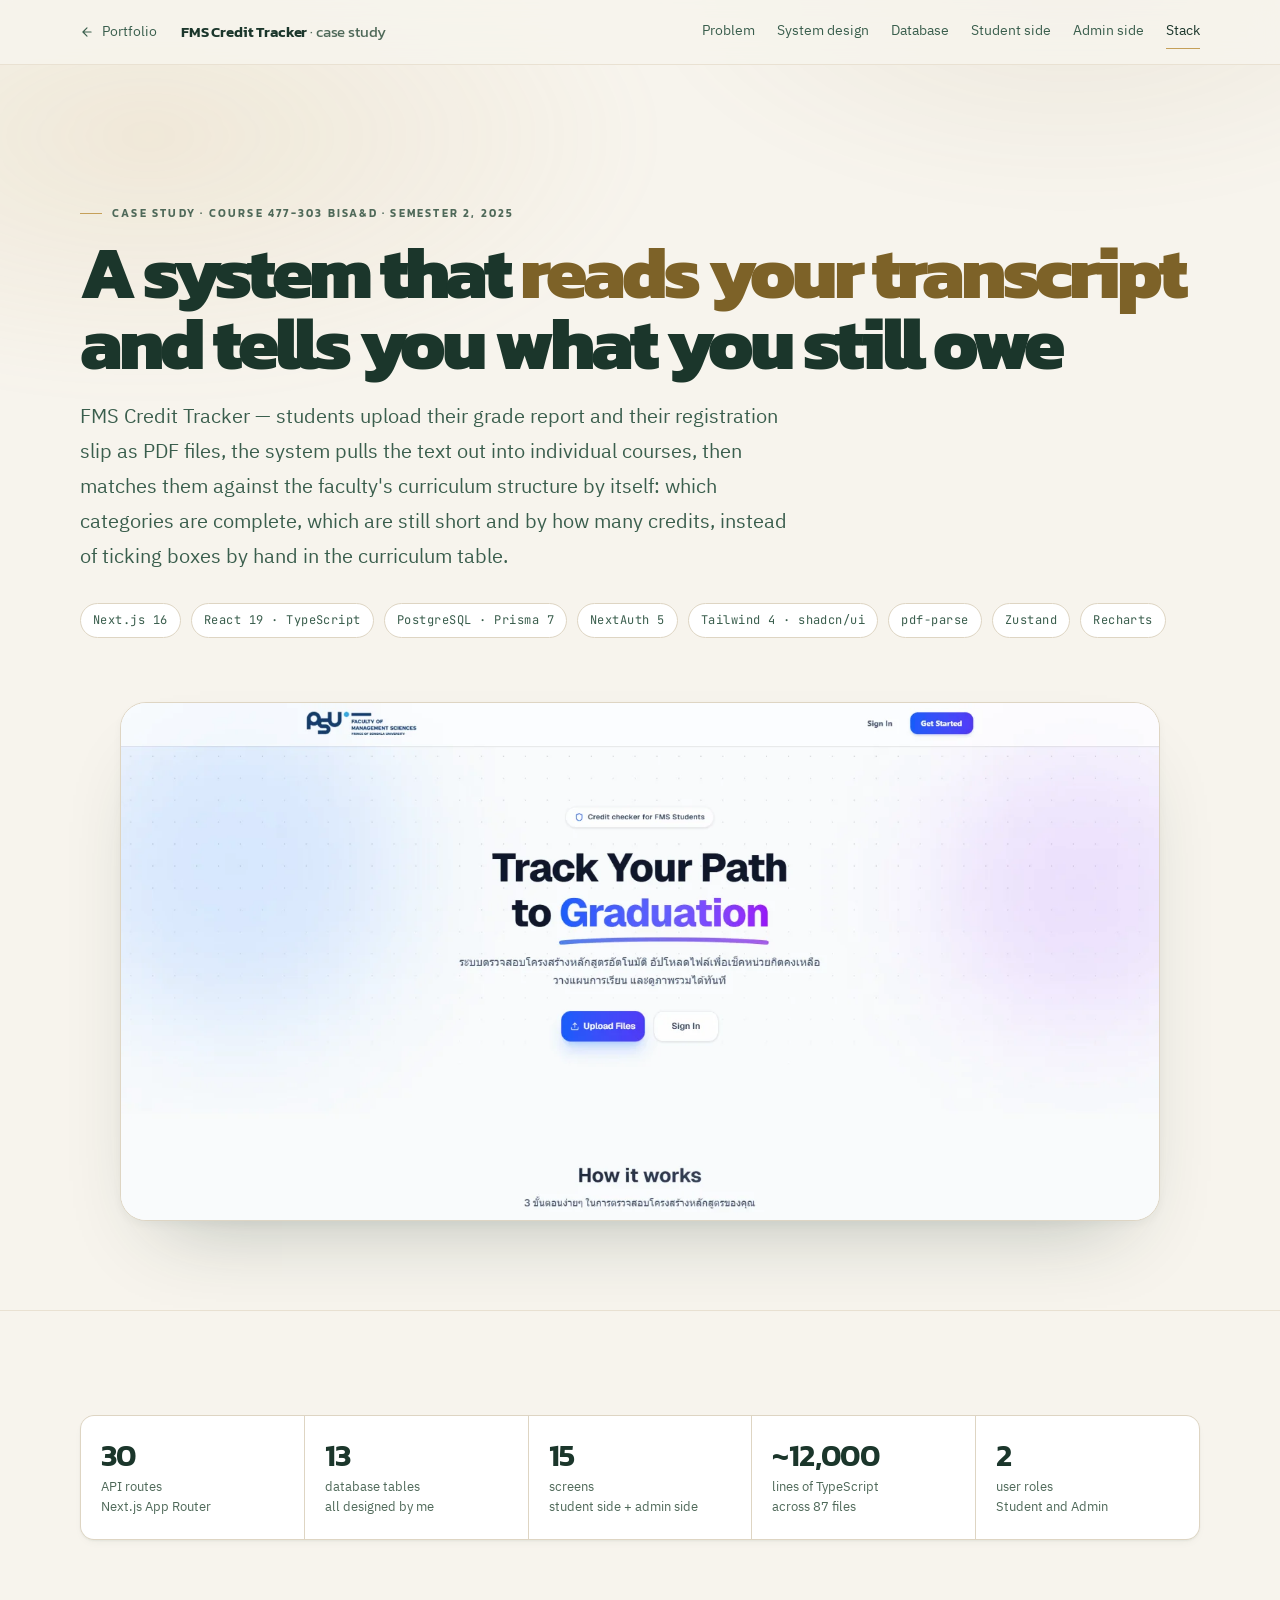
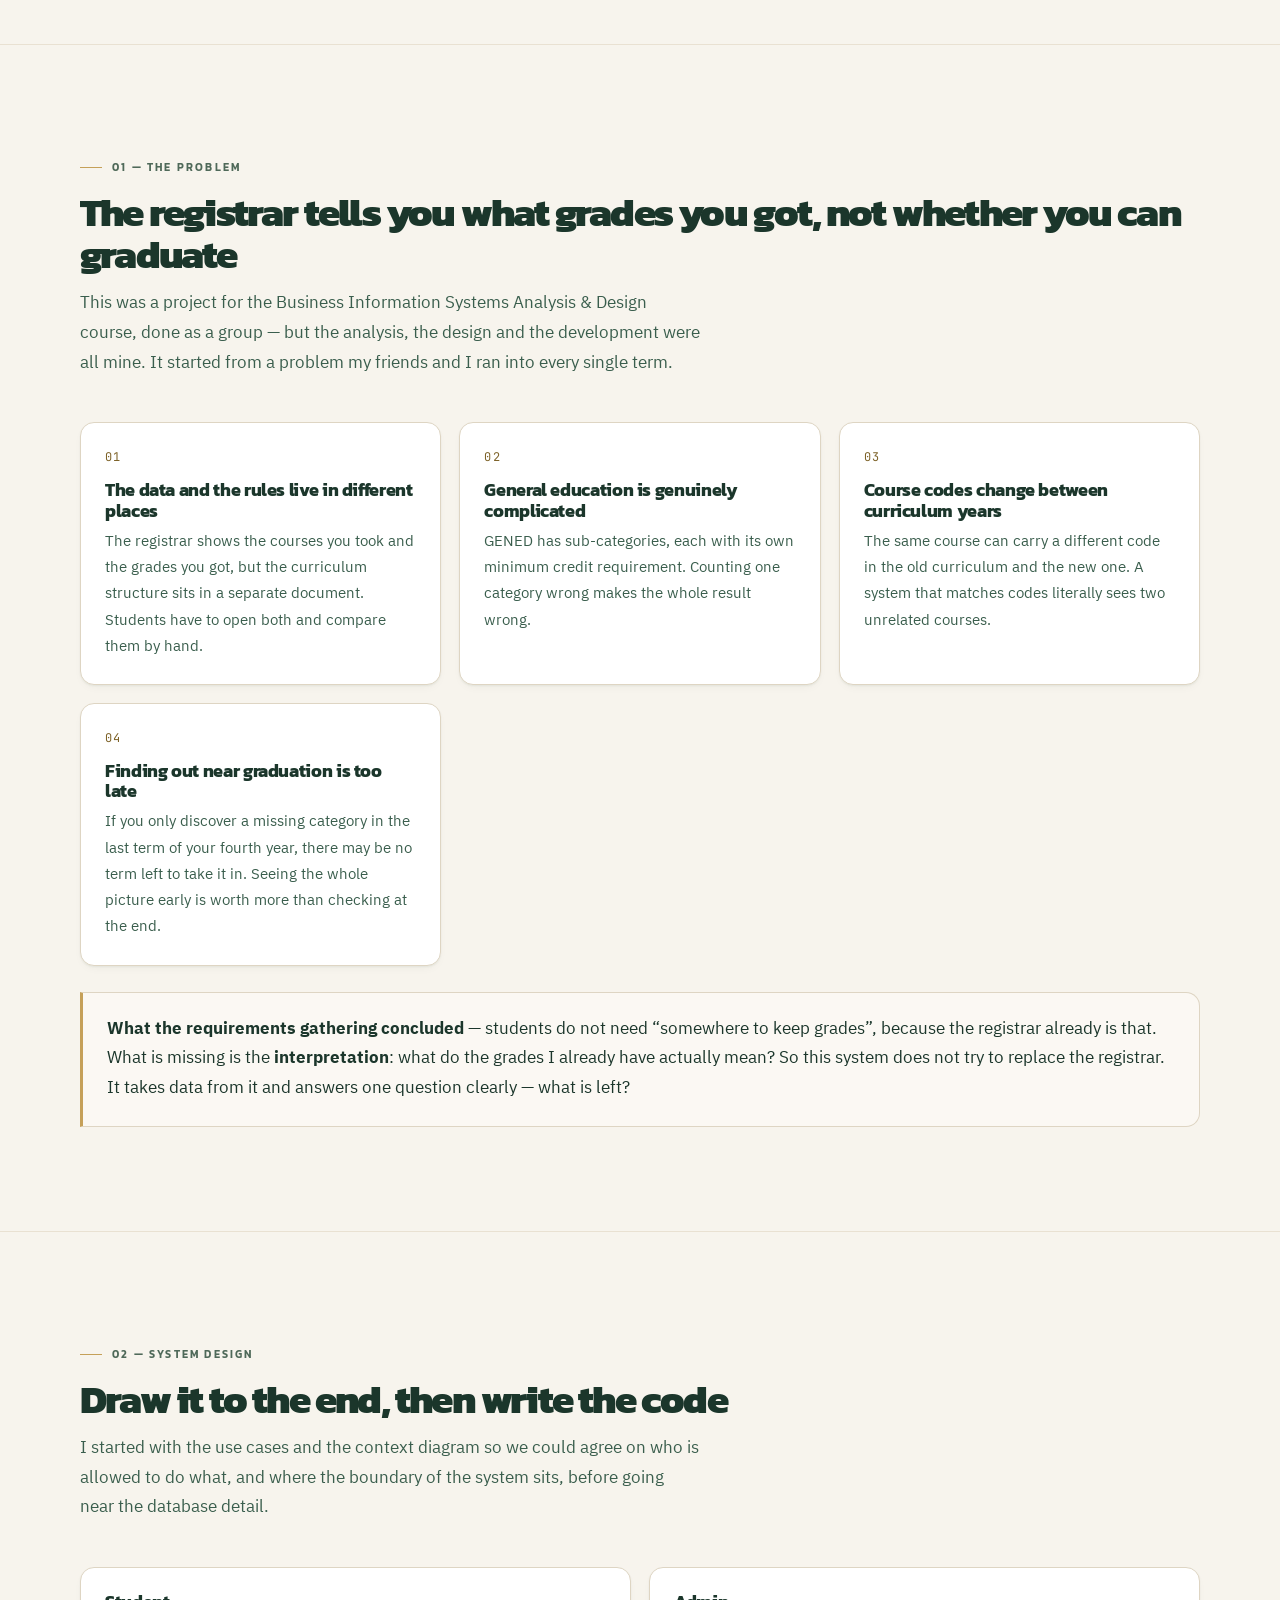
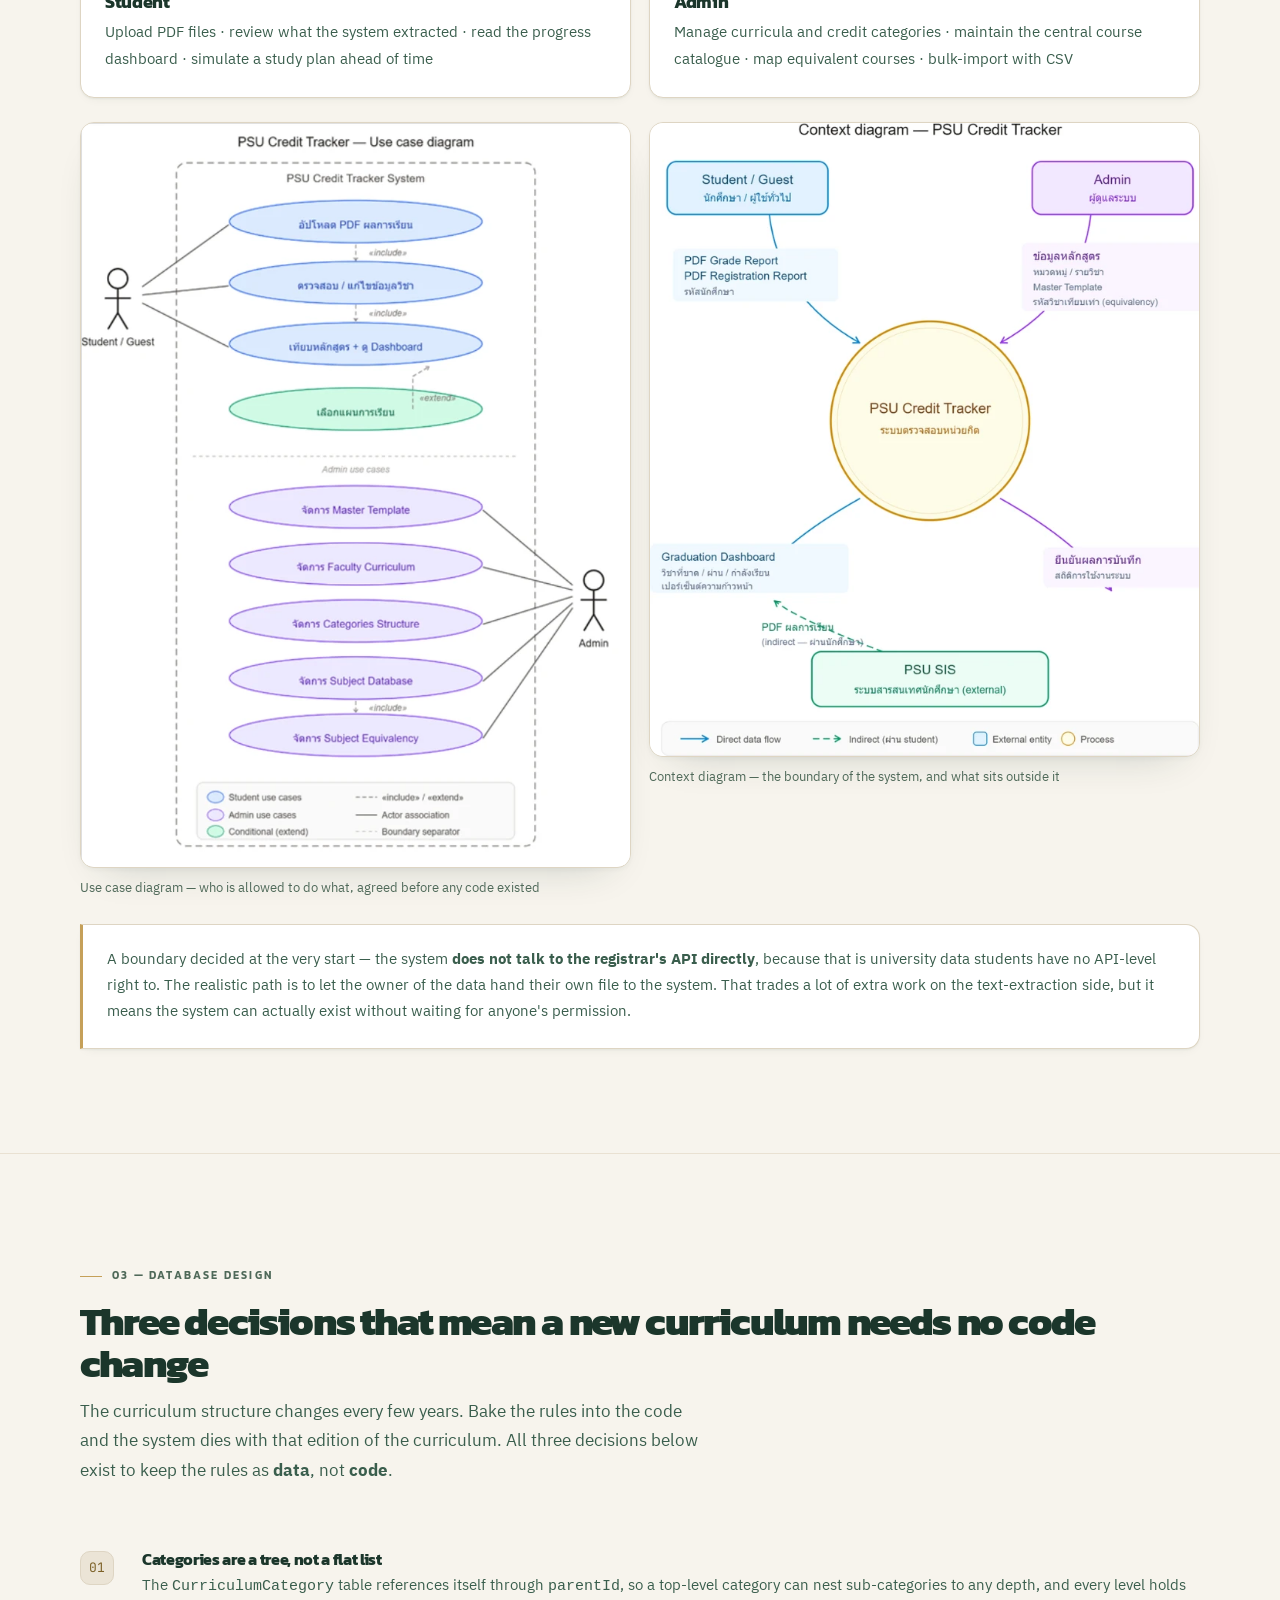
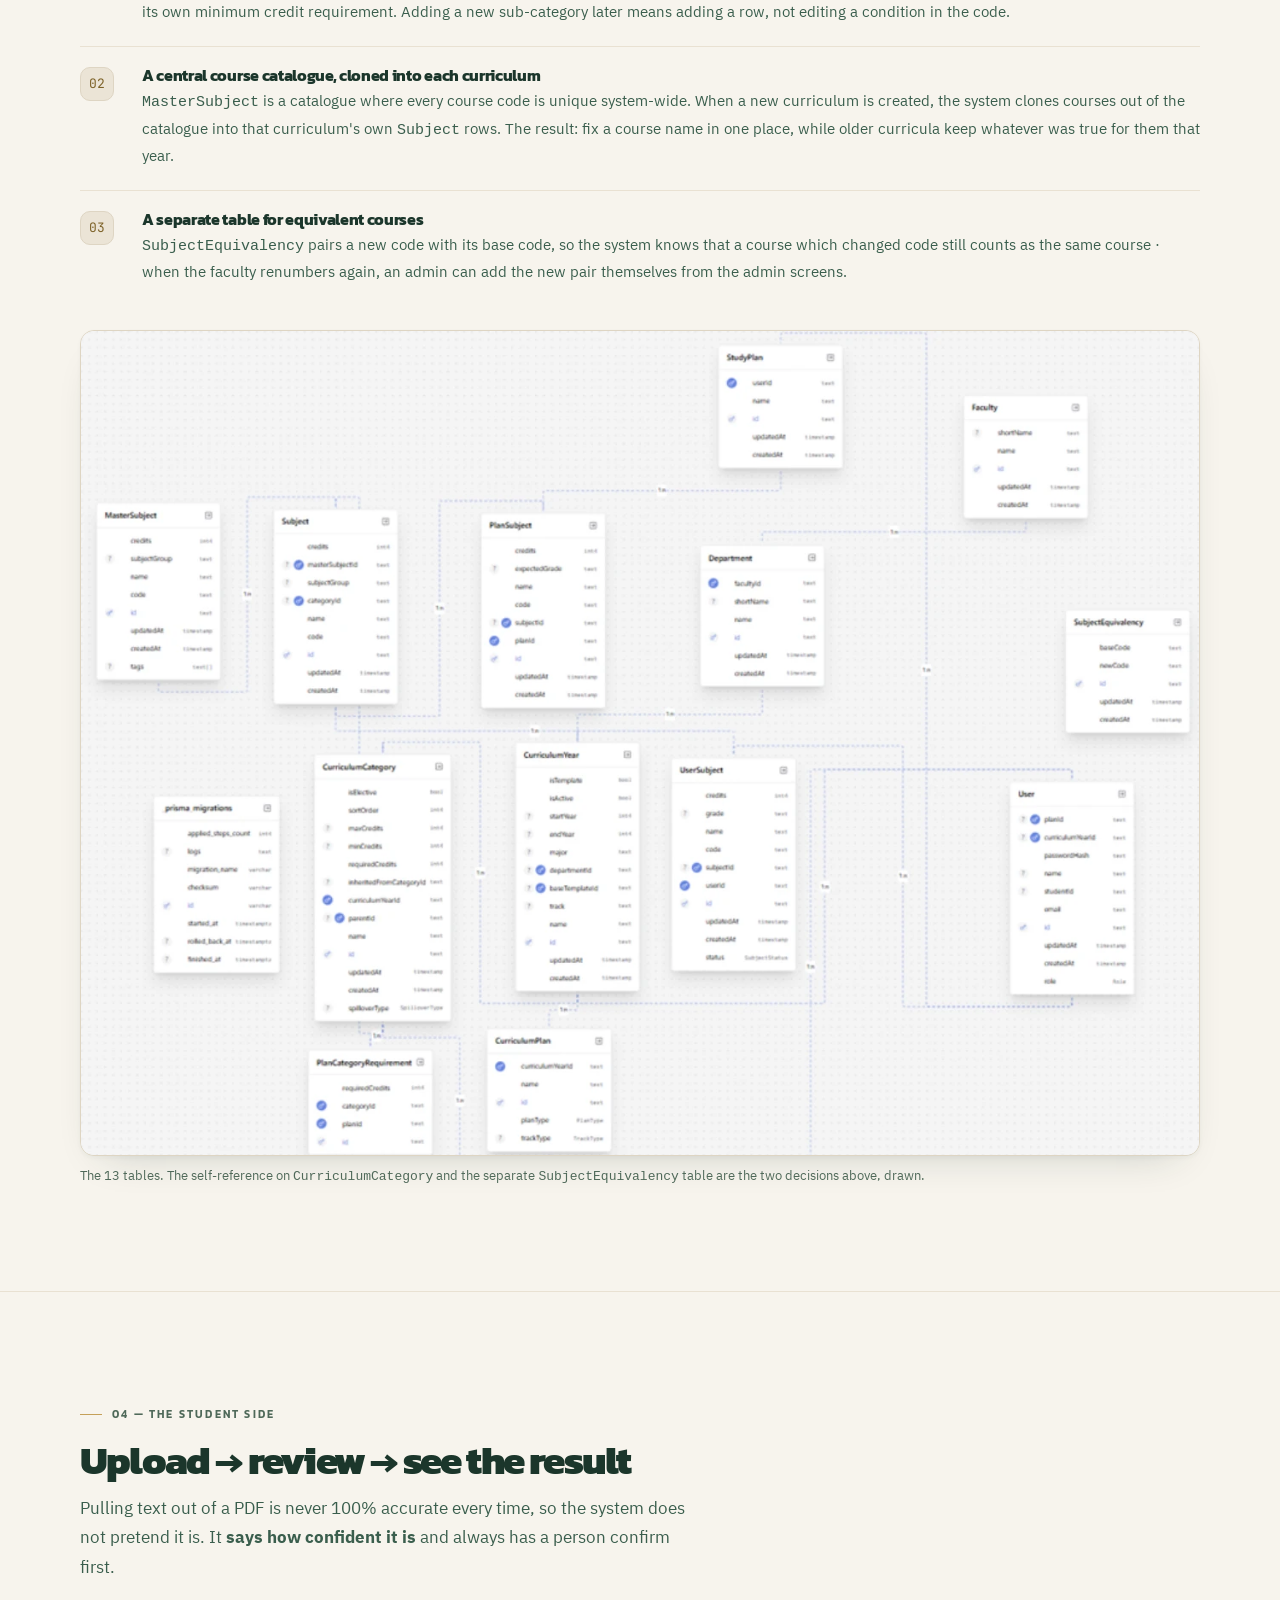
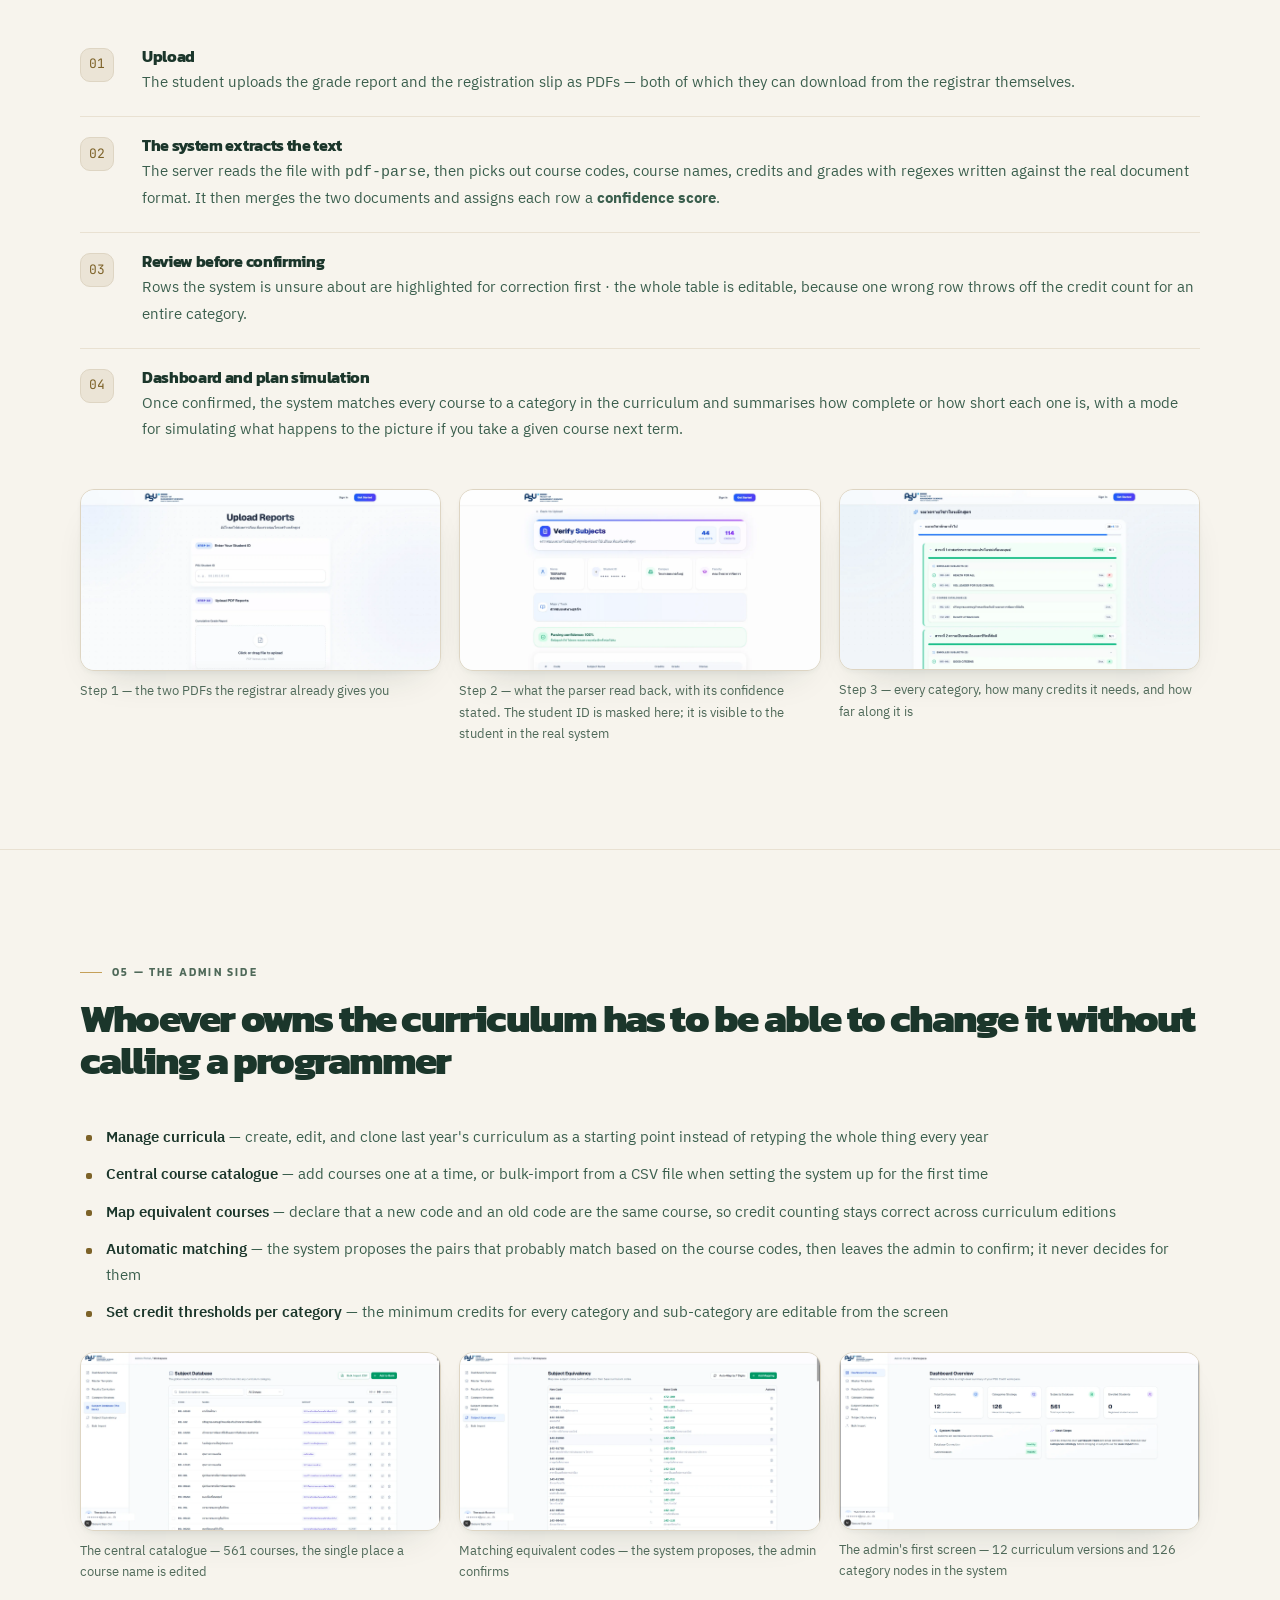
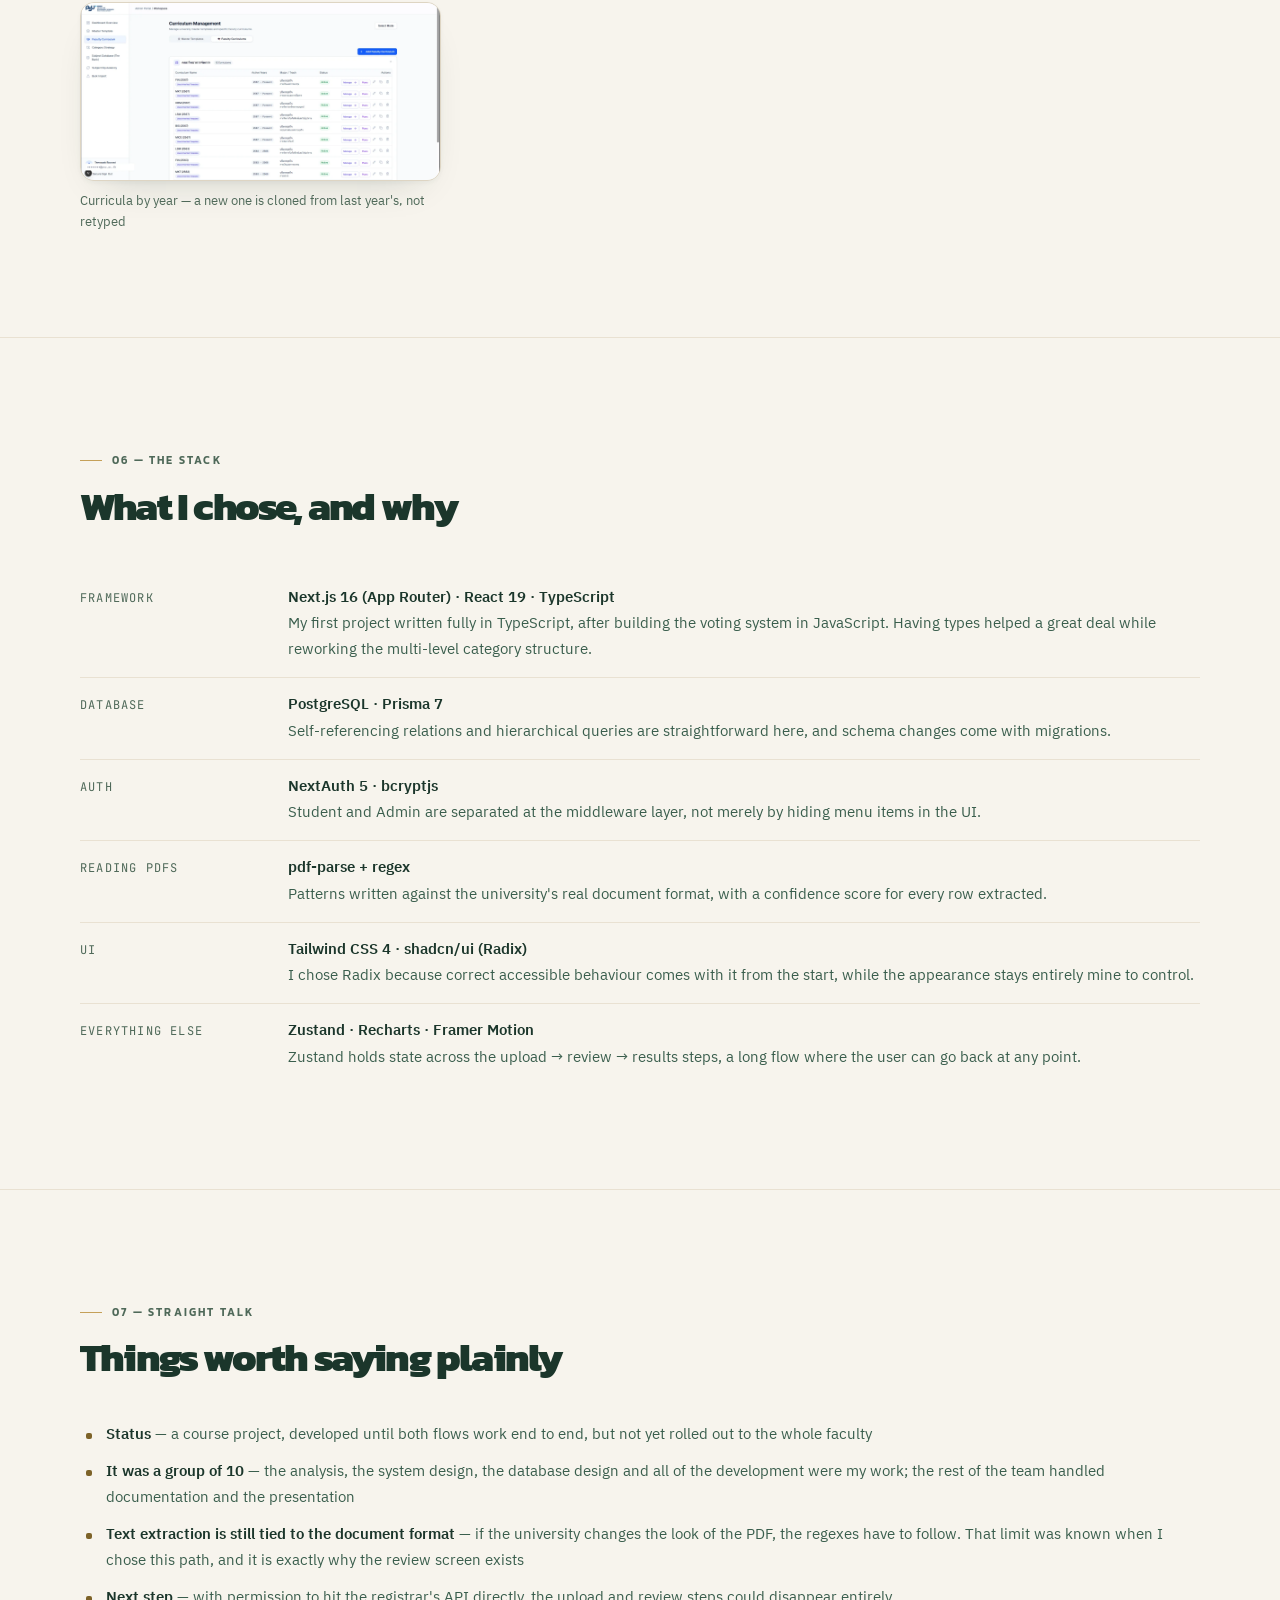
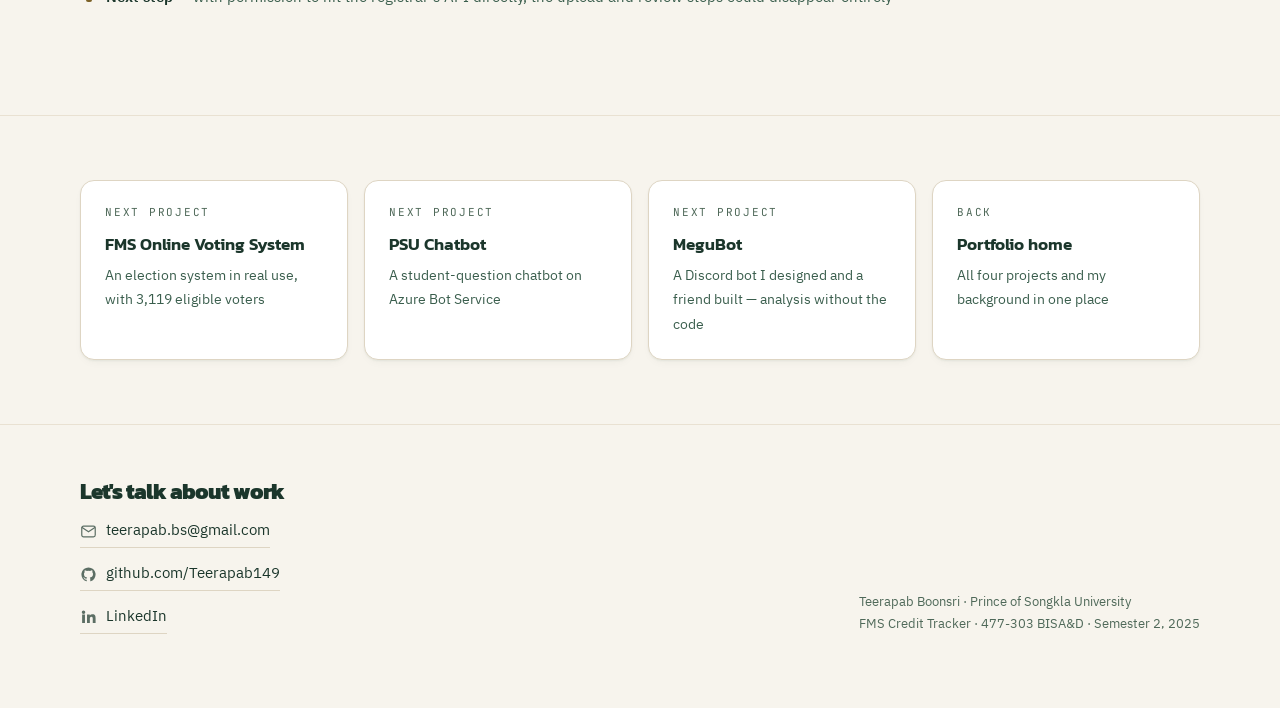
==== credit-tracker.html @ dd2e301d "feat: real screenshots everywhere, a fourth project, and a way to choose Every dashed placeholder on" ====
<!doctype html>
<html lang="en">
<head>
<meta charset="utf-8">
<meta name="viewport" content="width=device-width, initial-scale=1">
<title>FMS Credit Tracker — Teerapab Boonsri</title>
<meta name="description" content="A credit tracker for students of the Faculty of Management Sciences, PSU — upload a transcript as a PDF and the system reads it out and checks it against the curriculum structure automatically.">
<meta name="theme-color" content="#F7F4ED">

<meta property="og:type" content="article">
<meta property="og:title" content="FMS Credit Tracker — case study">
<meta property="og:description" content="Upload your grade report as a PDF and the system works out which credit categories are complete and which are still short.">
<meta property="og:url" content="https://teerapab149.github.io/credit-tracker.html">
<meta property="og:image" content="https://teerapab149.github.io/assets/img/credit/01-landing.webp">
<meta name="twitter:card" content="summary_large_image">

<link rel="preconnect" href="https://fonts.googleapis.com">
<link rel="preconnect" href="https://fonts.gstatic.com" crossorigin>
<!-- Kanit 700/800 is what carries the Verdure display type in style.css -->
<link href="https://fonts.googleapis.com/css2?family=Kanit:wght@400;500;600;700;800&family=IBM+Plex+Sans+Thai:wght@400;500;600&family=JetBrains+Mono:wght@400;500&display=swap" rel="stylesheet">
<link rel="stylesheet" href="assets/style.css">
<script>document.documentElement.classList.add('js-anim');</script>
</head>
<body>

<!-- ── nav ─────────────────────────────────────────────────────────────── -->
<header class="nav">
  <div class="wrap nav__inner">
    <a class="nav__back" href="index.html">
      <svg width="14" height="14" viewBox="0 0 24 24" fill="none" stroke="currentColor" stroke-width="2"
           stroke-linecap="round" stroke-linejoin="round" aria-hidden="true"><path d="M19 12H5M12 19l-7-7 7-7"/></svg>
      Portfolio
    </a>
    <a class="nav__brand" href="#top">FMS Credit Tracker <span>· case study</span></a>
    <nav class="nav__links">
      <a href="#problem">Problem</a>
      <a href="#design">System design</a>
      <a href="#database">Database</a>
      <a href="#student">Student side</a>
      <a href="#admin">Admin side</a>
      <a href="#stack">Stack</a>
    </nav>
  </div>
</header>

<main id="top">

<!-- ── hero ────────────────────────────────────────────────────────────── -->
<section class="hero">
  <div class="wrap">
    <p class="eyebrow">Case study · Course 477-303 BISA&amp;D · Semester 2, 2025</p>
    <h1>A system that <em>reads your transcript</em><br>and tells you what you still owe</h1>
    <p class="hero__sub">
      FMS Credit Tracker — students upload their grade report and their registration slip as PDF
      files, the system pulls the text out into individual courses, then matches them against the
      faculty's curriculum structure by itself: which categories are complete, which are still
      short and by how many credits, instead of ticking boxes by hand in the curriculum table.
    </p>
    <div class="hero__meta">
      <span class="chip">Next.js 16</span>
      <span class="chip">React 19 · TypeScript</span>
      <span class="chip">PostgreSQL · Prisma 7</span>
      <span class="chip">NextAuth 5</span>
      <span class="chip">Tailwind 4 · shadcn/ui</span>
      <span class="chip">pdf-parse</span>
      <span class="chip">Zustand</span>
      <span class="chip">Recharts</span>
    </div>

    <figure class="hero__shot" style="margin-top: clamp(36px, 6vw, 64px)">
      <img src="assets/img/credit/01-landing.webp" width="1600" height="796" fetchpriority="high"
           alt="The Credit Tracker landing page: Track Your Path to Graduation, with an upload button and a three-step explanation">
    </figure>
  </div>
</section>

<!-- ── stats ───────────────────────────────────────────────────────────── -->
<section id="stats">
  <div class="wrap">
    <div class="stats reveal">
      <div class="stat"><b>30</b><span>API routes<br>Next.js App Router</span></div>
      <div class="stat"><b>13</b><span>database tables<br>all designed by me</span></div>
      <div class="stat"><b>15</b><span>screens<br>student side + admin side</span></div>
      <div class="stat"><b>~12,000</b><span>lines of TypeScript<br>across 87 files</span></div>
      <div class="stat"><b>2</b><span>user roles<br>Student and Admin</span></div>
    </div>
  </div>
</section>

<!-- ── problem ─────────────────────────────────────────────────────────── -->
<section id="problem">
  <div class="wrap">
    <div class="section-head reveal">
      <p class="eyebrow">01 — The problem</p>
      <h2>The registrar tells you what grades you got, not whether you can graduate</h2>
      <p class="lede">
        This was a project for the Business Information Systems Analysis &amp; Design course, done as
        a group — but the analysis, the design and the development were all mine. It started from a
        problem my friends and I ran into every single term.
      </p>
    </div>

    <div class="grid grid--2">
      <div class="card reveal">
        <span class="card__num">01</span>
        <h3>The data and the rules live in different places</h3>
        <p>The registrar shows the courses you took and the grades you got, but the curriculum structure sits in a separate document. Students have to open both and compare them by hand.</p>
      </div>
      <div class="card reveal" style="--d:60ms">
        <span class="card__num">02</span>
        <h3>General education is genuinely complicated</h3>
        <p>GENED has sub-categories, each with its own minimum credit requirement. Counting one category wrong makes the whole result wrong.</p>
      </div>
      <div class="card reveal" style="--d:120ms">
        <span class="card__num">03</span>
        <h3>Course codes change between curriculum years</h3>
        <p>The same course can carry a different code in the old curriculum and the new one. A system that matches codes literally sees two unrelated courses.</p>
      </div>
      <div class="card reveal" style="--d:180ms">
        <span class="card__num">04</span>
        <h3>Finding out near graduation is too late</h3>
        <p>If you only discover a missing category in the last term of your fourth year, there may be no term left to take it in. Seeing the whole picture early is worth more than checking at the end.</p>
      </div>
    </div>

    <div class="callout reveal" style="margin-top:26px">
      <p>
        <strong>What the requirements gathering concluded</strong> — students do not need “somewhere
        to keep grades”, because the registrar already is that. What is missing is the
        <strong>interpretation</strong>: what do the grades I already have actually mean? So this
        system does not try to replace the registrar. It takes data from it and answers one question
        clearly — what is left?
      </p>
    </div>
  </div>
</section>

<!-- ── system design ───────────────────────────────────────────────────── -->
<section id="design">
  <div class="wrap">
    <div class="section-head reveal">
      <p class="eyebrow">02 — System design</p>
      <h2>Draw it to the end, then write the code</h2>
      <p class="lede">
        I started with the use cases and the context diagram so we could agree on who is allowed to
        do what, and where the boundary of the system sits, before going near the database detail.
      </p>
    </div>

    <div class="grid grid--2">
      <div class="card reveal">
        <h3>Student</h3>
        <p>Upload PDF files · review what the system extracted · read the progress dashboard · simulate a study plan ahead of time</p>
      </div>
      <div class="card reveal" style="--d:60ms">
        <h3>Admin</h3>
        <p>Manage curricula and credit categories · maintain the central course catalogue · map equivalent courses · bulk-import with CSV</p>
      </div>
    </div>

    <div class="figure-grid reveal" style="margin-top:24px">
      <figure class="figure">
        <img src="assets/img/credit/10-usecase.webp" width="744" height="1009" loading="lazy"
             alt="Use case diagram showing what a Student can do and what an Admin can do, and where the two overlap">
        <figcaption>Use case diagram — who is allowed to do what, agreed before any code existed</figcaption>
      </figure>
      <figure class="figure">
        <img src="assets/img/credit/11-context.webp" width="712" height="821" loading="lazy"
             alt="Context diagram showing the system in the middle with the student and the curriculum admin as external entities">
        <figcaption>Context diagram — the boundary of the system, and what sits outside it</figcaption>
      </figure>
    </div>

    <div class="callout callout--plain reveal" style="margin-top:24px">
      <p>
        A boundary decided at the very start — the system
        <strong>does not talk to the registrar's API directly</strong>, because that is university
        data students have no API-level right to. The realistic path is to let the owner of the data
        hand their own file to the system. That trades a lot of extra work on the text-extraction
        side, but it means the system can actually exist without waiting for anyone's permission.
      </p>
    </div>
  </div>
</section>

<!-- ── database ────────────────────────────────────────────────────────── -->
<section id="database">
  <div class="wrap">
    <div class="section-head reveal">
      <p class="eyebrow">03 — Database design</p>
      <h2>Three decisions that mean a new curriculum needs no code change</h2>
      <p class="lede">
        The curriculum structure changes every few years. Bake the rules into the code and the system
        dies with that edition of the curriculum. All three decisions below exist to keep the rules
        as <strong>data</strong>, not <strong>code</strong>.
      </p>
    </div>

    <div class="flow reveal">
      <div class="flow__step">
        <span class="flow__dot">01</span>
        <div>
          <h3>Categories are a tree, not a flat list</h3>
          <p>
            The <code>CurriculumCategory</code> table references itself through <code>parentId</code>,
            so a top-level category can nest sub-categories to any depth, and every level holds its
            own minimum credit requirement. Adding a new sub-category later means adding a row, not
            editing a condition in the code.
          </p>
        </div>
      </div>
      <div class="flow__step">
        <span class="flow__dot">02</span>
        <div>
          <h3>A central course catalogue, cloned into each curriculum</h3>
          <p>
            <code>MasterSubject</code> is a catalogue where every course code is unique system-wide.
            When a new curriculum is created, the system clones courses out of the catalogue into
            that curriculum's own <code>Subject</code> rows. The result: fix a course name in one
            place, while older curricula keep whatever was true for them that year.
          </p>
        </div>
      </div>
      <div class="flow__step">
        <span class="flow__dot">03</span>
        <div>
          <h3>A separate table for equivalent courses</h3>
          <p>
            <code>SubjectEquivalency</code> pairs a new code with its base code, so the system knows
            that a course which changed code still counts as the same course · when the faculty
            renumbers again, an admin can add the new pair themselves from the admin screens.
          </p>
        </div>
      </div>
    </div>

    <figure class="figure reveal" style="margin-top:24px">
      <img src="assets/img/credit/12-er.webp" width="1310" height="965" loading="lazy"
           alt="ER diagram of the 13 tables, including CurriculumCategory referencing itself through parentId and the SubjectEquivalency pairing table">
      <figcaption>The 13 tables. The self-reference on <code>CurriculumCategory</code> and the separate
        <code>SubjectEquivalency</code> table are the two decisions above, drawn.</figcaption>
    </figure>
  </div>
</section>

<!-- ── student flow ────────────────────────────────────────────────────── -->
<section id="student">
  <div class="wrap">
    <div class="section-head reveal">
      <p class="eyebrow">04 — The student side</p>
      <h2>Upload → review → see the result</h2>
      <p class="lede">
        Pulling text out of a PDF is never 100% accurate every time, so the system does not pretend
        it is. It <strong>says how confident it is</strong> and always has a person confirm first.
      </p>
    </div>

    <div class="flow reveal">
      <div class="flow__step">
        <span class="flow__dot">01</span>
        <div>
          <h3>Upload</h3>
          <p>The student uploads the grade report and the registration slip as PDFs — both of which they can download from the registrar themselves.</p>
        </div>
      </div>
      <div class="flow__step">
        <span class="flow__dot">02</span>
        <div>
          <h3>The system extracts the text</h3>
          <p>
            The server reads the file with <code>pdf-parse</code>, then picks out course codes, course
            names, credits and grades with regexes written against the real document format. It then
            merges the two documents and assigns each row a
            <strong>confidence score</strong>.
          </p>
        </div>
      </div>
      <div class="flow__step">
        <span class="flow__dot">03</span>
        <div>
          <h3>Review before confirming</h3>
          <p>
            Rows the system is unsure about are highlighted for correction first · the whole table is
            editable, because one wrong row throws off the credit count for an entire category.
          </p>
        </div>
      </div>
      <div class="flow__step">
        <span class="flow__dot">04</span>
        <div>
          <h3>Dashboard and plan simulation</h3>
          <p>
            Once confirmed, the system matches every course to a category in the curriculum and
            summarises how complete or how short each one is, with a mode for simulating what happens
            to the picture if you take a given course next term.
          </p>
        </div>
      </div>
    </div>

    <div class="figure-grid reveal" style="margin-top:26px">
      <figure class="figure">
        <img src="assets/img/credit/02-upload.webp" width="1600" height="800" loading="lazy"
             alt="Upload screen with drop zones for the grade report and the registration slip">
        <figcaption>Step 1 — the two PDFs the registrar already gives you</figcaption>
      </figure>
      <figure class="figure">
        <img src="assets/img/credit/03-verify.webp" width="1600" height="801" loading="lazy"
             alt="Review screen showing the details read out of the PDF and a parsing confidence of 100 percent">
        <figcaption>Step 2 — what the parser read back, with its confidence stated. The student ID is
          masked here; it is visible to the student in the real system</figcaption>
      </figure>
      <figure class="figure">
        <img src="assets/img/credit/05-results.webp" width="1600" height="797" loading="lazy"
             alt="Results grouped by curriculum category, each with a progress bar and a pass or short marker">
        <figcaption>Step 3 — every category, how many credits it needs, and how far along it is</figcaption>
      </figure>
    </div>
  </div>
</section>

<!-- ── admin flow ──────────────────────────────────────────────────────── -->
<section id="admin">
  <div class="wrap">
    <div class="section-head reveal">
      <p class="eyebrow">05 — The admin side</p>
      <h2>Whoever owns the curriculum has to be able to change it without calling a programmer</h2>
    </div>

    <ul class="clean reveal">
      <li><strong>Manage curricula</strong> — create, edit, and clone last year's curriculum as a starting point instead of retyping the whole thing every year</li>
      <li><strong>Central course catalogue</strong> — add courses one at a time, or bulk-import from a CSV file when setting the system up for the first time</li>
      <li><strong>Map equivalent courses</strong> — declare that a new code and an old code are the same course, so credit counting stays correct across curriculum editions</li>
      <li><strong>Automatic matching</strong> — the system proposes the pairs that probably match based on the course codes, then leaves the admin to confirm; it never decides for them</li>
      <li><strong>Set credit thresholds per category</strong> — the minimum credits for every category and sub-category are editable from the screen</li>
    </ul>

    <div class="figure-grid reveal" style="margin-top:26px">
      <figure class="figure">
        <img src="assets/img/credit/22-admin-subjects.webp" width="1600" height="789" loading="lazy"
             alt="The central course catalogue listing 561 subjects with their codes, groups and credits">
        <figcaption>The central catalogue — 561 courses, the single place a course name is edited</figcaption>
      </figure>
      <figure class="figure">
        <img src="assets/img/credit/23-admin-match.webp" width="1600" height="789" loading="lazy"
             alt="The subject matching screen, pairing course codes that are equivalent across curriculum editions">
        <figcaption>Matching equivalent codes — the system proposes, the admin confirms</figcaption>
      </figure>
      <figure class="figure">
        <img src="assets/img/credit/20-admin-dashboard.webp" width="1600" height="786" loading="lazy"
             alt="Admin dashboard: 12 curriculum versions, 126 category nodes, 561 subjects, and system health checks">
        <figcaption>The admin's first screen — 12 curriculum versions and 126 category nodes in the system</figcaption>
      </figure>
      <figure class="figure">
        <img src="assets/img/credit/21-admin-curriculum.webp" width="1600" height="788" loading="lazy"
             alt="Faculty curriculum management screen listing curriculum versions by year">
        <figcaption>Curricula by year — a new one is cloned from last year's, not retyped</figcaption>
      </figure>
    </div>
  </div>
</section>

<!-- ── stack ───────────────────────────────────────────────────────────── -->
<section id="stack">
  <div class="wrap">
    <div class="section-head reveal">
      <p class="eyebrow">06 — The stack</p>
      <h2>What I chose, and why</h2>
    </div>

    <dl class="kv reveal">
      <div>
        <dt>Framework</dt>
        <dd><strong>Next.js 16 (App Router) · React 19 · TypeScript</strong><br>
          My first project written fully in TypeScript, after building the voting system in
          JavaScript. Having types helped a great deal while reworking the multi-level category
          structure.</dd>
      </div>
      <div>
        <dt>Database</dt>
        <dd><strong>PostgreSQL · Prisma 7</strong><br>
          Self-referencing relations and hierarchical queries are straightforward here, and schema
          changes come with migrations.</dd>
      </div>
      <div>
        <dt>Auth</dt>
        <dd><strong>NextAuth 5 · bcryptjs</strong><br>
          Student and Admin are separated at the middleware layer, not merely by hiding menu items in
          the UI.</dd>
      </div>
      <div>
        <dt>Reading PDFs</dt>
        <dd><strong>pdf-parse + regex</strong><br>
          Patterns written against the university's real document format, with a confidence score for
          every row extracted.</dd>
      </div>
      <div>
        <dt>UI</dt>
        <dd><strong>Tailwind CSS 4 · shadcn/ui (Radix)</strong><br>
          I chose Radix because correct accessible behaviour comes with it from the start, while the
          appearance stays entirely mine to control.</dd>
      </div>
      <div>
        <dt>Everything else</dt>
        <dd><strong>Zustand · Recharts · Framer Motion</strong><br>
          Zustand holds state across the upload → review → results steps, a long flow where the user
          can go back at any point.</dd>
      </div>
    </dl>
  </div>
</section>

<!-- ── honest notes ────────────────────────────────────────────────────── -->
<section id="notes">
  <div class="wrap">
    <div class="section-head reveal">
      <p class="eyebrow">07 — Straight talk</p>
      <h2>Things worth saying plainly</h2>
    </div>
    <ul class="clean reveal">
      <li><strong>Status</strong> — a course project, developed until both flows work end to end, but not yet rolled out to the whole faculty</li>
      <li><strong>It was a group of 10</strong> — the analysis, the system design, the database design and all of the development were my work; the rest of the team handled documentation and the presentation</li>
      <li><strong>Text extraction is still tied to the document format</strong> — if the university changes the look of the PDF, the regexes have to follow. That limit was known when I chose this path, and it is exactly why the review screen exists</li>
      <li><strong>Next step</strong> — with permission to hit the registrar's API directly, the upload and review steps could disappear entirely</li>
    </ul>
  </div>
</section>

<!-- ── where to go next ────────────────────────────────────────────────── -->
<section class="pagenav">
  <div class="wrap">
    <div class="pagenav__grid">
      <a class="pagenav__card" href="fms-election.html">
        <span>Next project</span>
        <b>FMS Online Voting System</b>
        <em>An election system in real use, with 3,119 eligible voters</em>
      </a>
      <a class="pagenav__card" href="psu-chatbot.html">
        <span>Next project</span>
        <b>PSU Chatbot</b>
        <em>A student-question chatbot on Azure Bot Service</em>
      </a>
      <a class="pagenav__card" href="megubot.html">

        <span>Next project</span>

        <b>MeguBot</b>

        <em>A Discord bot I designed and a friend built — analysis without the code</em>

      </a>
      <a class="pagenav__card" href="index.html">
        <span>Back</span>
        <b>Portfolio home</b>
        <em>All four projects and my background in one place</em>
      </a>
    </div>
  </div>
</section>

</main>

<footer class="footer">
  <div class="wrap footer__row">
    <div>
      <h2 style="font-size:1.35rem;margin-bottom:14px">Let's talk about work</h2>
      <ul class="contacts">
        <li>
          <a class="link" href="mailto:teerapab.bs@gmail.com">
            <svg viewBox="0 0 24 24" width="17" height="17" fill="none" stroke="currentColor" stroke-width="1.7" stroke-linecap="round" stroke-linejoin="round" aria-hidden="true"><rect x="2.5" y="4.5" width="19" height="15" rx="2.5"/><path d="m3 6.5 9 6 9-6"/></svg>
            teerapab.bs@gmail.com
          </a>
        </li>
        <li>
          <a class="link" href="https://github.com/Teerapab149" target="_blank" rel="noopener noreferrer">
            <svg viewBox="0 0 24 24" width="17" height="17" fill="currentColor" aria-hidden="true"><path d="M12 2a10 10 0 0 0-3.16 19.49c.5.09.68-.22.68-.48v-1.7c-2.78.6-3.37-1.34-3.37-1.34-.45-1.16-1.11-1.47-1.11-1.47-.91-.62.07-.61.07-.61 1 .07 1.53 1.03 1.53 1.03.9 1.53 2.34 1.09 2.91.83.09-.65.35-1.09.63-1.34-2.22-.25-4.56-1.11-4.56-4.94 0-1.09.39-1.99 1.03-2.69-.1-.25-.45-1.27.1-2.65 0 0 .84-.27 2.75 1.03a9.5 9.5 0 0 1 5 0c1.91-1.3 2.75-1.03 2.75-1.03.55 1.38.2 2.4.1 2.65.64.7 1.03 1.6 1.03 2.69 0 3.84-2.34 4.69-4.57 4.94.36.31.68.92.68 1.85v2.74c0 .27.18.58.69.48A10 10 0 0 0 12 2Z"/></svg>
            github.com/Teerapab149
          </a>
        </li>
        <li>
          <a class="link" href="https://www.linkedin.com/in/teerapab-boonsri-bb2404394/" target="_blank" rel="noopener noreferrer">
            <svg viewBox="0 0 24 24" width="17" height="17" fill="currentColor" aria-hidden="true"><path d="M4.98 3.5a2.5 2.5 0 1 0 0 5 2.5 2.5 0 0 0 0-5ZM3 9h4v12H3V9Zm7 0h3.8v1.64h.05A4.17 4.17 0 0 1 17.6 8.7c4 0 4.4 2.53 4.4 5.82V21h-4v-5.6c0-1.34-.03-3.06-1.9-3.06-1.9 0-2.2 1.46-2.2 2.96V21h-4V9Z"/></svg>
            LinkedIn
          </a>
        </li>
      </ul>
    </div>
    <small>
      Teerapab Boonsri · Prince of Songkla University<br>
      FMS Credit Tracker · 477-303 BISA&amp;D · Semester 2, 2025
    </small>
  </div>
</footer>

<script src="assets/motion.js"></script>
</body>
</html>
---- assets/style.css ----
/* ==========================================================================
   Shared design system — Teerapab Boonsri portfolio
   Loaded by the three case-study pages. The landing page has its own
   self-contained stylesheet (assets/verdure.css) and does not load this file.

   Design bar borrowed from the election project itself
   (docs/MASTER-DESIGN-PLAN §2):
   ≤3 type levels per view · 4/8px rhythm · ≤3 colours per view ·
   motion only when it means something · one dominant CTA.
   No content is ever hidden behind a JS reveal (project rule, learned the
   hard way when a ballot rendered at opacity:0 and never came back).

   ── Verdure retone, 2026-07-30 ──────────────────────────────────────────
   The owner picked the Verdure landing page, so this sheet was retoned from
   the original purple to the SAME palette as assets/verdure.css: cream paper,
   moss ink, honey accent. The class names and the layout did not change — only
   the tokens and the display type. If you touch a colour here, change it in
   verdure.css too or the two halves of the site drift apart.

   Every colour was contrast-checked against its own background; the ratio is
   noted on the line. Nothing carrying text drops below 4.5:1.
   ========================================================================== */

:root {
  --bg:        #F7F4ED;   /* Verdure cream — identical to verdure.css --paper */
  --surface:   #FFFFFF;
  --surface-2: #EBE4D6;
  --line:      #DED5C3;
  --line-soft: #E9E1D2;

  --text:      #1B362B;   /* moss   · 12.9:1 on --bg */
  --muted:     #3A5E4D;   /* moss-3 ·  6.8:1 on --bg */
  --dim:       #4F6959;   /* moss-4 ·  5.5:1 on --bg · 4.8:1 on --surface-2 — smallest legible */

  --brand:     #7D6228;   /* honey-ink · 5.2:1 on --bg — the only honey that may carry text */
  --brand-2:   #C5A059;   /* honey · 3.1:1 — decorative only: rules, washes, hover fills */
  --brand-ink: #1B362B;   /* solid fills (buttons, active tab) are moss, as on the landing page */
  --accent:    #14664A;   /* "verified / pass" semantics only; 6.2:1 on --bg */
  --warn:      #7D6228;

  /* code blocks stay dark on purpose — a light page reads better with one
     inverted island than with grey-on-grey syntax highlighting. The island is
     moss-dark rather than near-black so it belongs to the same family. */
  --code-bg:   #14251D;
  --code-bar:  #1B322A;
  --code-line: #2B463A;
  --code-text: #E9E4D6;

  --shadow-sm: 0 1px 2px rgba(27, 54, 43, .05), 0 4px 12px -6px rgba(27, 54, 43, .10);
  --shadow-md: 0 2px 4px rgba(27, 54, 43, .04), 0 18px 40px -24px rgba(27, 54, 43, .24);
  --shadow-lg: 0 4px 8px rgba(27, 54, 43, .04), 0 40px 80px -40px rgba(27, 54, 43, .30);

  --radius:    14px;
  --radius-lg: 26px;
  --maxw:      1120px;

  --font-display: 'Kanit', 'Segoe UI', system-ui, sans-serif;
  --font-body: 'IBM Plex Sans Thai', 'Segoe UI', system-ui, sans-serif;
  --font-mono: 'JetBrains Mono', ui-monospace, 'Cascadia Code', Consolas, monospace;

  color-scheme: light;
}

*, *::before, *::after { box-sizing: border-box; }

/* clip (not hidden) — keeps position:sticky on the nav working */
html { scroll-behavior: smooth; scroll-padding-top: 88px; overflow-x: clip; }
@media (prefers-reduced-motion: reduce) { html { scroll-behavior: auto; } }

body {
  margin: 0;
  background: var(--bg);
  color: var(--text);
  font-family: var(--font-body);
  font-size: 1.0625rem;
  line-height: 1.75;
  -webkit-font-smoothing: antialiased;
  overflow-x: clip;
}

/* grid/flex children default to min-width:auto, which lets long code lines and
   wide tables push the page sideways — the page body must never scroll x. */
.grid > *, .shots > *, .themes > *, .arch__row > *, .stats > * { min-width: 0; }
.code, .table-scroll, .phones { max-width: 100%; min-width: 0; }

/* height:auto is NOT optional here. Every <img> carries width/height attributes
   (they reserve layout space so the page does not jump while images load), and
   those attributes map to real CSS width/height. Constraining only max-width
   leaves the attribute height in force, so an image renders at its container
   width by its ATTRIBUTE height — stretched tall. Rules that deliberately set
   an explicit height (.shot__frame img, .phone__frame img) out-specify this. */
img { max-width: 100%; height: auto; display: block; }
a { color: inherit; }

/* ── layout primitives ─────────────────────────────────────────────────── */

.wrap { width: min(100% - 40px, var(--maxw)); margin-inline: auto; }
@media (max-width: 640px) { .wrap { width: calc(100% - 32px); } }

section { padding-block: clamp(56px, 9vw, 104px); }
section + section { border-top: 1px solid var(--line-soft); }

/* Kanit 600 at .2em, not mono — same label treatment as .tag on the landing page */
.eyebrow {
  display: inline-flex; align-items: center; gap: 10px;
  font-family: var(--font-display); font-weight: 600;
  font-size: .6875rem; letter-spacing: .2em; text-transform: uppercase;
  color: var(--dim); margin: 0 0 14px;
}
.eyebrow::before {
  content: ''; width: 22px; height: 1px; background: var(--brand-2);
}

/* Verdure display type: heavy weight, negative tracking, tight leading. This is
   the single loudest signal that the case studies and the landing page are one
   site — keep the weights at 700/800 (the font link on each page loads them). */
h1, h2, h3 { font-family: var(--font-display); line-height: 1.12; margin: 0; font-weight: 700; }
h2 { font-size: clamp(1.65rem, 3.8vw, 2.5rem); font-weight: 800; letter-spacing: -.045em; line-height: 1.05; }
h3 { font-size: 1.125rem; font-weight: 700; letter-spacing: -.02em; }

.lede { color: var(--muted); max-width: 62ch; margin: 14px 0 0; }
p { margin: 0 0 16px; }
p:last-child { margin-bottom: 0; }

.section-head { margin-bottom: clamp(28px, 4vw, 44px); }

/* ── nav ───────────────────────────────────────────────────────────────── */

.nav {
  position: sticky; top: 0; z-index: 60;
  backdrop-filter: blur(14px);
  background: color-mix(in srgb, var(--bg) 82%, transparent);
  border-bottom: 1px solid var(--line-soft);
}
.nav__inner { display: flex; align-items: center; gap: 24px; height: 64px; }
.nav__brand {
  font-family: var(--font-display); font-weight: 600; font-size: .95rem;
  text-decoration: none; letter-spacing: -.01em; white-space: nowrap;
}
.nav__brand span { color: var(--dim); font-weight: 400; }
.nav__links { display: flex; gap: 22px; margin-left: auto; overflow-x: auto; scrollbar-width: none; }
.nav__links::-webkit-scrollbar { display: none; }
.nav__links a {
  font-size: .875rem; color: var(--muted); text-decoration: none; white-space: nowrap;
  padding: 4px 0; border-bottom: 1px solid transparent; transition: color .2s ease, border-color .2s ease;
}
.nav__links a:hover, .nav__links a.is-active { color: var(--text); border-color: var(--brand-2); }
@media (max-width: 780px) { .nav__links { display: none; } }
/* at 360px the back link + full brand would push the bar sideways */
@media (max-width: 560px) { .nav__brand span { display: none; } }

/* ── hero ──────────────────────────────────────────────────────────────── */

.hero {
  padding-block: clamp(64px, 11vw, 130px) clamp(40px, 6vw, 72px);
  position: relative; isolation: isolate;
}
/* On a light page the wash has to be far weaker than its dark counterpart —
   the same alpha that read as "a glow" on #0a0a0e reads as "a stain" on #f7f6f9 */
.hero::before {
  content: ''; position: absolute; inset: -160px -10% auto -10%; height: 680px; z-index: -1;
  background:
    radial-gradient(46% 52% at 18% 34%, color-mix(in srgb, var(--brand-2) 14%, transparent), transparent 72%),
    radial-gradient(40% 46% at 78% 12%, color-mix(in srgb, var(--brand) 8%, transparent), transparent 70%);
  filter: blur(20px);
  pointer-events: none;
}
.hero h1 {
  font-size: clamp(2.4rem, 6.6vw, 4.6rem); font-weight: 800;
  letter-spacing: -.055em; line-height: .96; margin: 0 0 22px;
}
.hero h1 em { font-style: normal; color: var(--brand); }
.hero__sub { font-size: clamp(1.0625rem, 1.9vw, 1.25rem); color: var(--muted); max-width: 60ch; }
.hero__meta {
  display: flex; flex-wrap: wrap; gap: 10px; margin-top: 28px;
}
.chip {
  font-family: var(--font-mono); font-size: .75rem; letter-spacing: .04em;
  padding: 6px 12px; border: 1px solid var(--line); border-radius: 999px; color: var(--muted);
  background: var(--surface);
}

.hero__shot {
  margin-top: clamp(36px, 6vw, 64px); border-radius: var(--radius-lg); overflow: hidden;
  border: 1px solid var(--line); background: var(--surface);
  box-shadow: var(--shadow-lg);
}
.hero__shot img { width: 100%; }

/* ── stat strip ────────────────────────────────────────────────────────── */

.stats { display: grid; grid-template-columns: repeat(auto-fit, minmax(150px, 1fr)); gap: 1px; background: var(--line);
  border: 1px solid var(--line); border-radius: var(--radius); overflow: hidden; box-shadow: var(--shadow-sm); }
.stat { background: var(--surface); padding: 22px 20px; }
.stat b {
  display: block; font-family: var(--font-display); font-weight: 600;
  font-size: clamp(1.5rem, 3vw, 1.95rem); line-height: 1.1;
  font-variant-numeric: tabular-nums; letter-spacing: -.02em;
}
.stat span { display: block; font-size: .8125rem; color: var(--dim); margin-top: 6px; line-height: 1.5; }

/* ── generic cards / grids ─────────────────────────────────────────────── */

.grid { display: grid; gap: 18px; }
.grid--2 { grid-template-columns: repeat(auto-fit, minmax(300px, 1fr)); }
.grid--3 { grid-template-columns: repeat(auto-fit, minmax(260px, 1fr)); }

.card {
  background: var(--surface); border: 1px solid var(--line); border-radius: var(--radius);
  padding: 24px; box-shadow: var(--shadow-sm);
}
.card h3 { margin-bottom: 8px; }
.card p { color: var(--muted); font-size: .9375rem; margin: 0; }
.card__num {
  font-family: var(--font-mono); font-size: .75rem; color: var(--brand);
  letter-spacing: .1em; display: block; margin-bottom: 12px;
}

ul.clean { list-style: none; padding: 0; margin: 0; display: grid; gap: 12px; }
ul.clean li { position: relative; padding-left: 26px; color: var(--muted); font-size: .9375rem; line-height: 1.7; }
ul.clean li::before {
  content: ''; position: absolute; left: 6px; top: .72em; width: 6px; height: 6px;
  border-radius: 2px; background: var(--brand);
}
ul.clean li strong { color: var(--text); font-weight: 600; }

/* ── architecture diagram (pure CSS, no libraries) ─────────────────────── */

.arch { display: grid; gap: 14px; }
.arch__row { display: grid; gap: 14px; grid-template-columns: repeat(auto-fit, minmax(180px, 1fr)); }
.arch__box {
  background: var(--surface); border: 1px solid var(--line); border-radius: var(--radius);
  padding: 16px 18px;
}
.arch__box b { display: block; font-family: var(--font-display); font-size: .9375rem; font-weight: 600; }
.arch__box span { display: block; font-size: .8125rem; color: var(--dim); margin-top: 4px; line-height: 1.6; }
.arch__box--brand { border-color: color-mix(in srgb, var(--brand) 45%, var(--line)); }
.arch__box--brand b { color: var(--brand); }
.arch__box--accent { border-color: color-mix(in srgb, var(--accent) 35%, var(--line)); }
.arch__box--accent b { color: var(--accent); }
.arch__label {
  font-family: var(--font-mono); font-size: .6875rem; letter-spacing: .16em; text-transform: uppercase;
  color: var(--dim); margin-bottom: -4px;
}
.arch__flow {
  text-align: center; color: var(--dim); font-family: var(--font-mono); font-size: .75rem; letter-spacing: .1em;
}

/* ── ballot lifecycle ──────────────────────────────────────────────────── */

.flow { display: grid; gap: 0; counter-reset: step; }
.flow__step {
  display: grid; grid-template-columns: 44px 1fr; gap: 18px; padding: 20px 0;
  border-top: 1px solid var(--line-soft);
}
.flow__step:first-child { border-top: 0; }
.flow__dot {
  width: 34px; height: 34px; border-radius: 10px; display: grid; place-items: center;
  background: var(--surface-2); border: 1px solid var(--line);
  font-family: var(--font-mono); font-size: .8125rem; color: var(--brand);
}
.flow__step h3 { font-size: 1rem; margin-bottom: 4px; }
.flow__step p { color: var(--muted); font-size: .9375rem; margin: 0; }

/* ── code ──────────────────────────────────────────────────────────────── */

/* the one inverted island on the page — syntax colours need a dark ground to
   stay distinguishable, and grey-on-grey highlighting is unreadable */
.code {
  background: var(--code-bg); border: 1px solid var(--code-line); border-radius: var(--radius);
  overflow: hidden; box-shadow: var(--shadow-md);
}
.code__bar {
  display: flex; align-items: center; gap: 10px; padding: 10px 16px;
  border-bottom: 1px solid var(--code-line); background: var(--code-bar);
  font-family: var(--font-mono); font-size: .75rem; color: #9BB0A6;
}
.code pre {
  margin: 0; padding: 20px; overflow-x: auto;
  font-family: var(--font-mono); font-size: .8125rem; line-height: 1.75; color: var(--code-text);
}
.code .c { color: #7E958A; }        /* comment — moss-grey */
.code .k { color: #E0A75E; }        /* keyword — honey    */
.code .s { color: #92CBA9; }        /* string  — mint     */
.code .f { color: #B9D0E8; }        /* fn      — the one cool hue, kept inside the island */

/* ── template gallery ──────────────────────────────────────────────────── */

.tabs { display: flex; flex-wrap: wrap; gap: 8px; margin-bottom: 20px; }
.tab {
  font: inherit; font-family: var(--font-display); font-size: .875rem; cursor: pointer;
  background: var(--surface); color: var(--muted);
  border: 1px solid var(--line); border-radius: 999px; padding: 7px 16px;
  transition: color .18s ease, border-color .18s ease, background .18s ease;
}
.tab:hover { color: var(--text); border-color: var(--brand-2); }
.tab[aria-selected="true"] {
  color: var(--bg); background: var(--text); border-color: var(--text); font-weight: 600;
}

.shots { display: grid; grid-template-columns: repeat(auto-fill, minmax(260px, 1fr)); gap: 16px; }
.shot {
  display: block; width: 100%;
  border: 1px solid var(--line); border-radius: var(--radius); overflow: hidden;
  background: var(--surface); cursor: zoom-in; padding: 0; font: inherit; text-align: left; color: inherit;
  box-shadow: var(--shadow-sm);
  transition: border-color .2s ease, transform .2s ease, box-shadow .2s ease;
}
.shot:hover { border-color: var(--brand-2); transform: translateY(-2px); box-shadow: var(--shadow-md); }
@media (prefers-reduced-motion: reduce) { .shot:hover { transform: none; } }
/* display:block matters — these are <span>s inside a <button>, and aspect-ratio
   + overflow do nothing on an inline box (thumbnails render as a zoomed crop). */
.shot__frame { display: block; aspect-ratio: 16 / 10; overflow: hidden; background: var(--surface-2); }
.shot__frame img { width: 100%; height: 100%; object-fit: cover; object-position: top center; }
.shot__cap {
  padding: 10px 14px; font-size: .8125rem; color: var(--muted);
  display: flex; justify-content: space-between; gap: 10px; align-items: center;
}
.shot__cap span { font-family: var(--font-mono); font-size: .6875rem; color: var(--dim); }

.themes { display: grid; grid-template-columns: repeat(auto-fill, minmax(200px, 1fr)); gap: 12px; }
.themes .shot__frame { aspect-ratio: 16 / 10; }
.themes .shot__cap { padding: 8px 12px; font-size: .75rem; }

.phones {
  display: grid; grid-auto-flow: column; grid-auto-columns: minmax(212px, 252px);
  gap: 22px; overflow-x: auto; padding-bottom: 14px; scroll-snap-type: x mandatory;
}
/* margin:0 is the actual fix for the "squeezed" phones. .phone is a <figure>,
   and the UA stylesheet gives figures 40px side margins — which ate 80px out of
   every 210px track and left the device 132px wide inside it. */
.phone { scroll-snap-align: start; margin: 0; }
/* dark bezel is kept on purpose — it reads as a phone, and a cream-on-cream
   frame would make the screenshot edge disappear. Moss, not near-black.

   These captures are FULL PAGES, not viewport shots: 1141×4000, 611×4000. The
   old frame was a fixed 420px box with object-fit:cover, so it showed the top
   tenth of each page in a stubby, too-wide rectangle — the owner's word was
   "แย่มาก" and he was right. Now the frame is an actual phone (9:19.5) and the
   page SCROLLS inside it, which is both honest to the source and the only way
   to see more than the header. Scroll chaining is left on: once the phone
   bottoms out, the wheel carries on down the page. */
.phone__frame {
  border: 9px solid var(--text); border-radius: 34px; background: var(--text);
  aspect-ratio: 9 / 19.5; overflow: hidden auto;
  box-shadow: var(--shadow-md);
  scrollbar-width: none; -ms-overflow-style: none;
}
.phone__frame::-webkit-scrollbar { display: none; }
.phone__frame img { width: 100%; height: auto; display: block; }
.phone p { font-size: .8125rem; color: var(--dim); margin: 10px 0 0; text-align: center; }
.phone p em {
  font-style: normal; display: block; font-size: .6875rem; color: var(--brand);
  letter-spacing: .1em; text-transform: uppercase; margin-top: 3px;
}

/* ── criteria table ────────────────────────────────────────────────────── */

.table-scroll { overflow-x: auto; border: 1px solid var(--line); border-radius: var(--radius); }
table { width: 100%; border-collapse: collapse; font-size: .9375rem; min-width: 560px; }
th, td { text-align: left; padding: 14px 18px; border-bottom: 1px solid var(--line-soft); vertical-align: top; }
th { font-family: var(--font-display); font-weight: 600; font-size: .875rem; background: var(--surface); }
td { color: var(--muted); }
td:first-child { color: var(--text); white-space: nowrap; font-weight: 500; }
tr:last-child td { border-bottom: 0; }

/* ── callout ───────────────────────────────────────────────────────────── */

/* the honey left bar is the same device as .note on the landing page */
.callout {
  border: 1px solid var(--line); border-left: 3px solid var(--brand-2);
  background: color-mix(in srgb, var(--brand-2) 7%, var(--surface));
  border-radius: 0 var(--radius) var(--radius) 0; padding: 22px 24px;
}
.callout p { color: var(--text); margin: 0; }
.callout--plain { background: var(--surface); box-shadow: var(--shadow-sm); }
.callout--plain p { color: var(--muted); font-size: .9375rem; }

/* ── footer ────────────────────────────────────────────────────────────── */

.footer { padding-block: 56px 72px; border-top: 1px solid var(--line-soft); }
.footer__row { display: flex; flex-wrap: wrap; gap: 24px; align-items: flex-end; justify-content: space-between; }
.footer a.link {
  display: inline-flex; align-items: center; gap: 9px; text-decoration: none;
  border-bottom: 1px solid var(--line); padding-bottom: 3px;
  transition: border-color .2s ease, color .2s ease;
}
.footer a.link:hover { border-color: var(--brand); color: var(--brand); }
.footer a.link svg { flex: none; opacity: .7; }
.footer a.link:hover svg { opacity: 1; }
.contacts { list-style: none; margin: 0; padding: 0; display: grid; gap: 12px; font-size: .9375rem; }
.footer small { color: var(--dim); font-size: .8125rem; line-height: 1.7; }

/* ── lightbox ──────────────────────────────────────────────────────────── */

.lb {
  position: fixed; inset: 0; z-index: 100; display: none;
  background: rgba(20, 37, 29, .95); padding: 24px;
  overflow: auto;
}
.lb[open], .lb.is-open { display: grid; place-items: start center; }
.lb img { max-width: min(1200px, 100%); border-radius: 10px; border: 1px solid var(--line); }
.lb__close {
  position: fixed; top: 18px; right: 22px; z-index: 101;
  background: var(--surface); border: 1px solid var(--line); color: var(--text);
  border-radius: 999px; width: 40px; height: 40px; cursor: pointer; font-size: 1.1rem; line-height: 1;
}
.lb__cap {
  position: fixed; bottom: 16px; left: 50%; transform: translateX(-50%);
  font-family: var(--font-mono); font-size: .75rem; color: var(--muted);
  background: var(--surface); border: 1px solid var(--line); border-radius: 999px; padding: 6px 16px;
}

/* ══════════════════════════════════════════════════════════════════════════
   Added 2026-07-30 when the single case study became a three-project
   portfolio. Everything below is shared by index.html and all three
   case-study pages.
   ══════════════════════════════════════════════════════════════════════════ */

/* ── buttons ───────────────────────────────────────────────────────────── */

/* moss fill, honey on hover — identical behaviour to .btn in verdure.css */
.btn {
  display: inline-flex; align-items: center; gap: 10px;
  font-family: var(--font-display); font-size: .875rem; font-weight: 600; letter-spacing: -.01em;
  padding: 12px 22px; border-radius: 999px; text-decoration: none; cursor: pointer;
  border: 1px solid var(--text); background: var(--text); color: var(--bg);
  transition: transform .18s ease, box-shadow .18s ease, background .18s ease, color .18s ease;
}
.btn:hover {
  background: var(--brand-2); border-color: var(--brand-2); color: var(--text);
  box-shadow: var(--shadow-md); transform: translateY(-2px);
}
.btn svg { flex: none; }

.btn--ghost { background: transparent; color: var(--text); border-color: var(--line); }
.btn--ghost:hover { background: var(--text); color: var(--bg); border-color: var(--text); }

@media (prefers-reduced-motion: reduce) { .btn:hover { transform: none; } }

.btn-row { display: flex; flex-wrap: wrap; gap: 12px; margin-top: 28px; }

/* ── back link (case study → portfolio) ────────────────────────────────── */

.nav__back {
  display: inline-flex; align-items: center; gap: 8px;
  font-size: .875rem; color: var(--muted); text-decoration: none;
  transition: color .18s ease;
}
.nav__back:hover { color: var(--brand); }
.nav__back svg { flex: none; }

/* ── image slot — a placeholder that names the file it is waiting for ──────
   These exist so screenshots can be dropped in later without touching layout:
   replace the whole <figure class="slot"> with a <figure class="figure">.
   Deliberately loud, so an unfilled slot can never be mistaken for a design. */

.slot {
  margin: 0; border: 1.5px dashed var(--brand-2);
  border-radius: var(--radius); background: var(--surface);
  padding: 0; overflow: hidden;
}
.slot__box {
  aspect-ratio: var(--ar, 16 / 10);
  display: flex; flex-direction: column; align-items: center; justify-content: center;
  gap: 8px; padding: 24px; text-align: center; min-height: 150px;
}
.slot__num {
  font-family: var(--font-mono); font-size: .6875rem; letter-spacing: .16em;
  text-transform: uppercase; color: var(--brand);
}
.slot__box b { font-family: var(--font-display); font-size: .9375rem; font-weight: 500; color: var(--text); max-width: 40ch; }
.slot__box code {
  font-family: var(--font-mono); font-size: .75rem; color: var(--dim);
  background: var(--surface-2); border: 1px solid var(--line);
  border-radius: 6px; padding: 4px 10px; word-break: break-all; max-width: 100%;
}

/* ── real figure (what a slot becomes once the screenshot lands) ───────── */

.figure { margin: 0; }
.figure img {
  width: 100%; border: 1px solid var(--line); border-radius: var(--radius);
  background: var(--surface); box-shadow: var(--shadow-md);
}
.figure figcaption, .slot figcaption {
  font-size: .8125rem; color: var(--dim); margin-top: 10px; line-height: 1.65;
}
.slot figcaption { padding: 0 16px 16px; margin-top: 0; }

.figure-grid { display: grid; gap: 18px; grid-template-columns: repeat(auto-fit, minmax(280px, 1fr)); }
.figure-grid > * { min-width: 0; }

/* ── label / value list ────────────────────────────────────────────────── */

.kv { display: grid; gap: 0; margin: 0; }
.kv > div {
  display: grid; grid-template-columns: minmax(120px, 190px) 1fr; gap: 18px;
  padding: 14px 0; border-top: 1px solid var(--line-soft);
}
.kv > div:first-child { border-top: 0; }
.kv dt {
  font-family: var(--font-mono); font-size: .75rem; letter-spacing: .1em;
  text-transform: uppercase; color: var(--dim); padding-top: 3px;
}
.kv dd { margin: 0; color: var(--muted); font-size: .9375rem; }
.kv dd strong { color: var(--text); font-weight: 600; }
@media (max-width: 560px) { .kv > div { grid-template-columns: 1fr; gap: 6px; } }

/* ── scroll reveal ─────────────────────────────────────────────────────────
   PROJECT RULE: content is never hidden behind JS. The opacity:0 start state
   only exists under html.js-anim, and that class is set by an inline script in
   <head>. If JS is blocked, fails, or the browser is old, the class is never
   added and every element renders at its normal, fully visible state. */

.js-anim .reveal {
  opacity: 0;
  transform: translateY(18px);
  transition: opacity .55s cubic-bezier(.22, .61, .36, 1),
              transform .55s cubic-bezier(.22, .61, .36, 1);
  transition-delay: var(--d, 0ms);
}
.js-anim .reveal.is-in { opacity: 1; transform: none; }

@media (prefers-reduced-motion: reduce) {
  .js-anim .reveal { opacity: 1; transform: none; transition: none; }
}

/* ── case-study footer nav (where to go after the last section) ────────── */

.pagenav { border-top: 1px solid var(--line-soft); padding-block: clamp(40px, 6vw, 64px); }
.pagenav__grid { display: grid; gap: 16px; grid-template-columns: repeat(auto-fit, minmax(260px, 1fr)); }
.pagenav__grid > * { min-width: 0; }
.pagenav__card {
  display: block; text-decoration: none; padding: 22px 24px;
  background: var(--surface); border: 1px solid var(--line); border-radius: var(--radius);
  box-shadow: var(--shadow-sm);
  transition: border-color .2s ease, transform .2s ease, box-shadow .2s ease;
}
.pagenav__card:hover { border-color: var(--brand-2); transform: translateY(-2px); box-shadow: var(--shadow-md); }
@media (prefers-reduced-motion: reduce) { .pagenav__card:hover { transform: none; } }
.pagenav__card span {
  display: block; font-family: var(--font-mono); font-size: .6875rem;
  letter-spacing: .16em; text-transform: uppercase; color: var(--dim); margin-bottom: 8px;
}
.pagenav__card b { font-family: var(--font-display); font-size: 1.0625rem; font-weight: 600; display: block; }
.pagenav__card em { font-style: normal; display: block; font-size: .875rem; color: var(--muted); margin-top: 4px; }
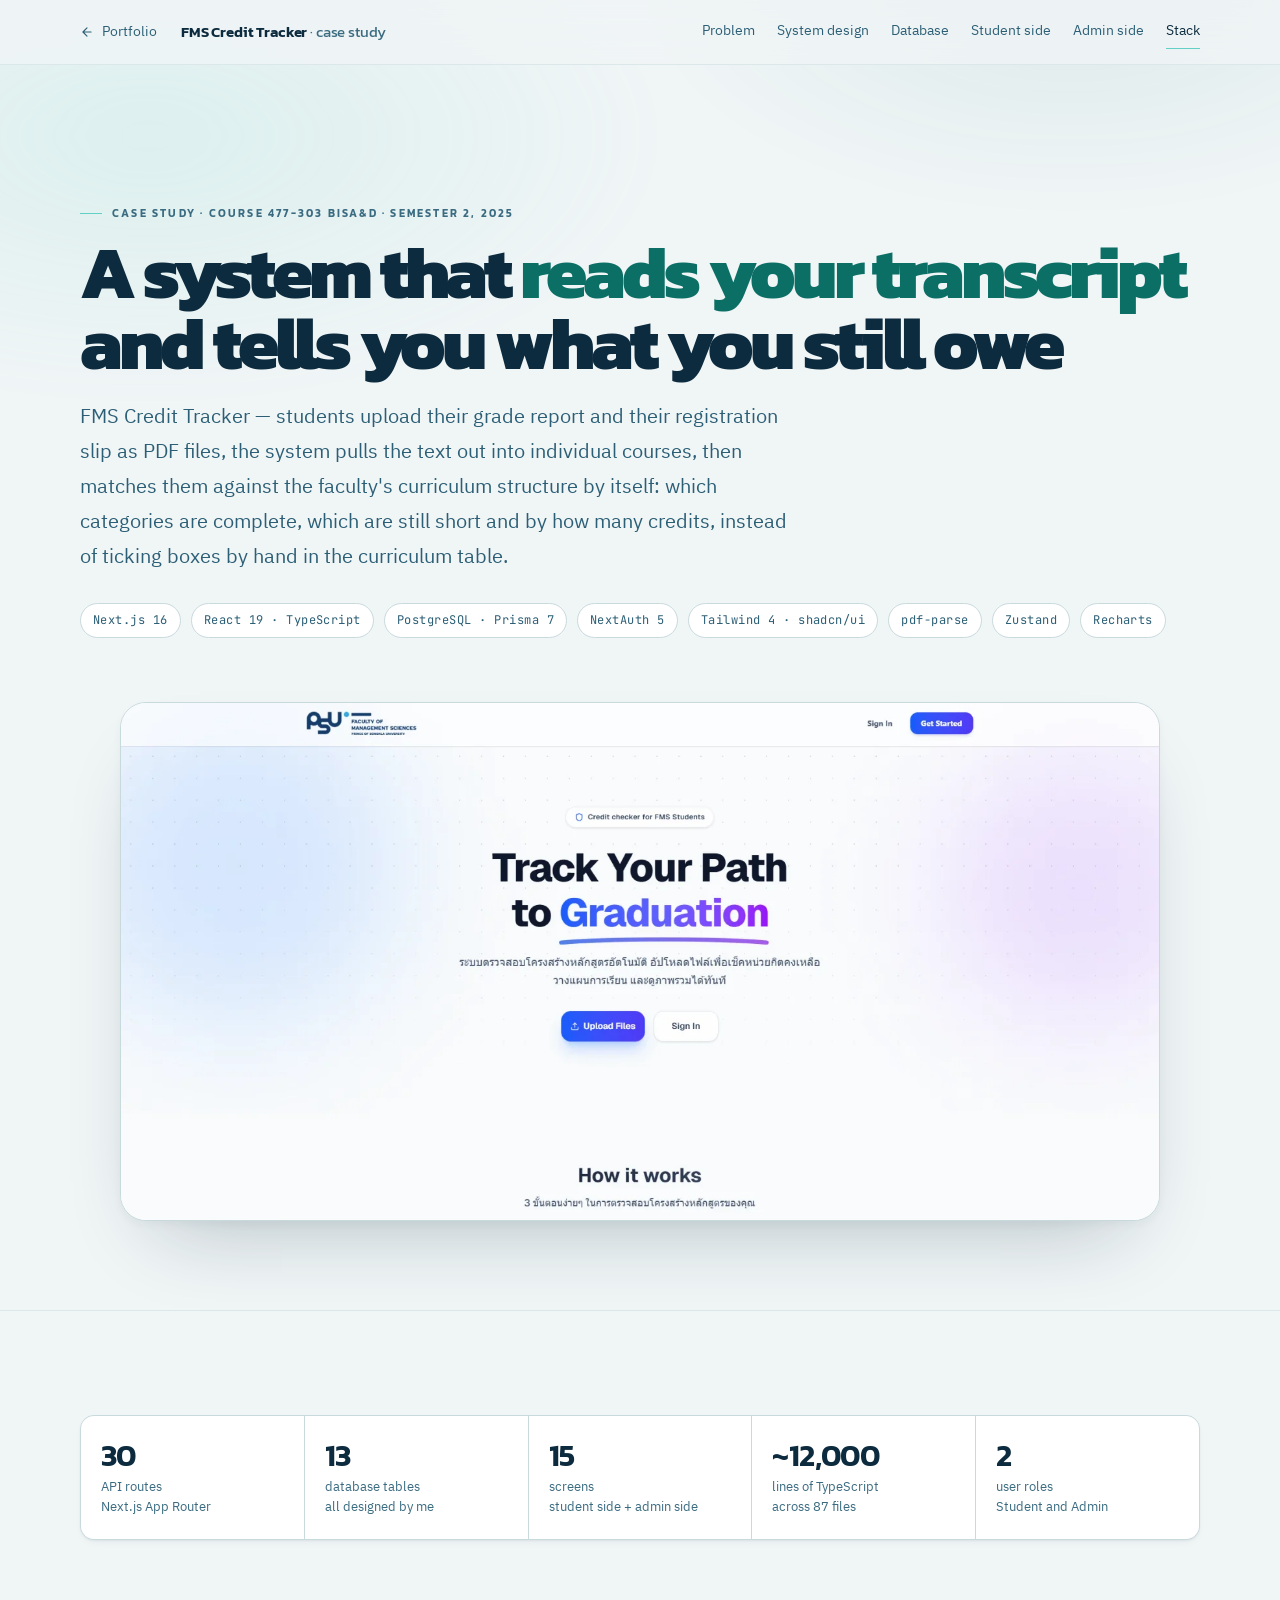
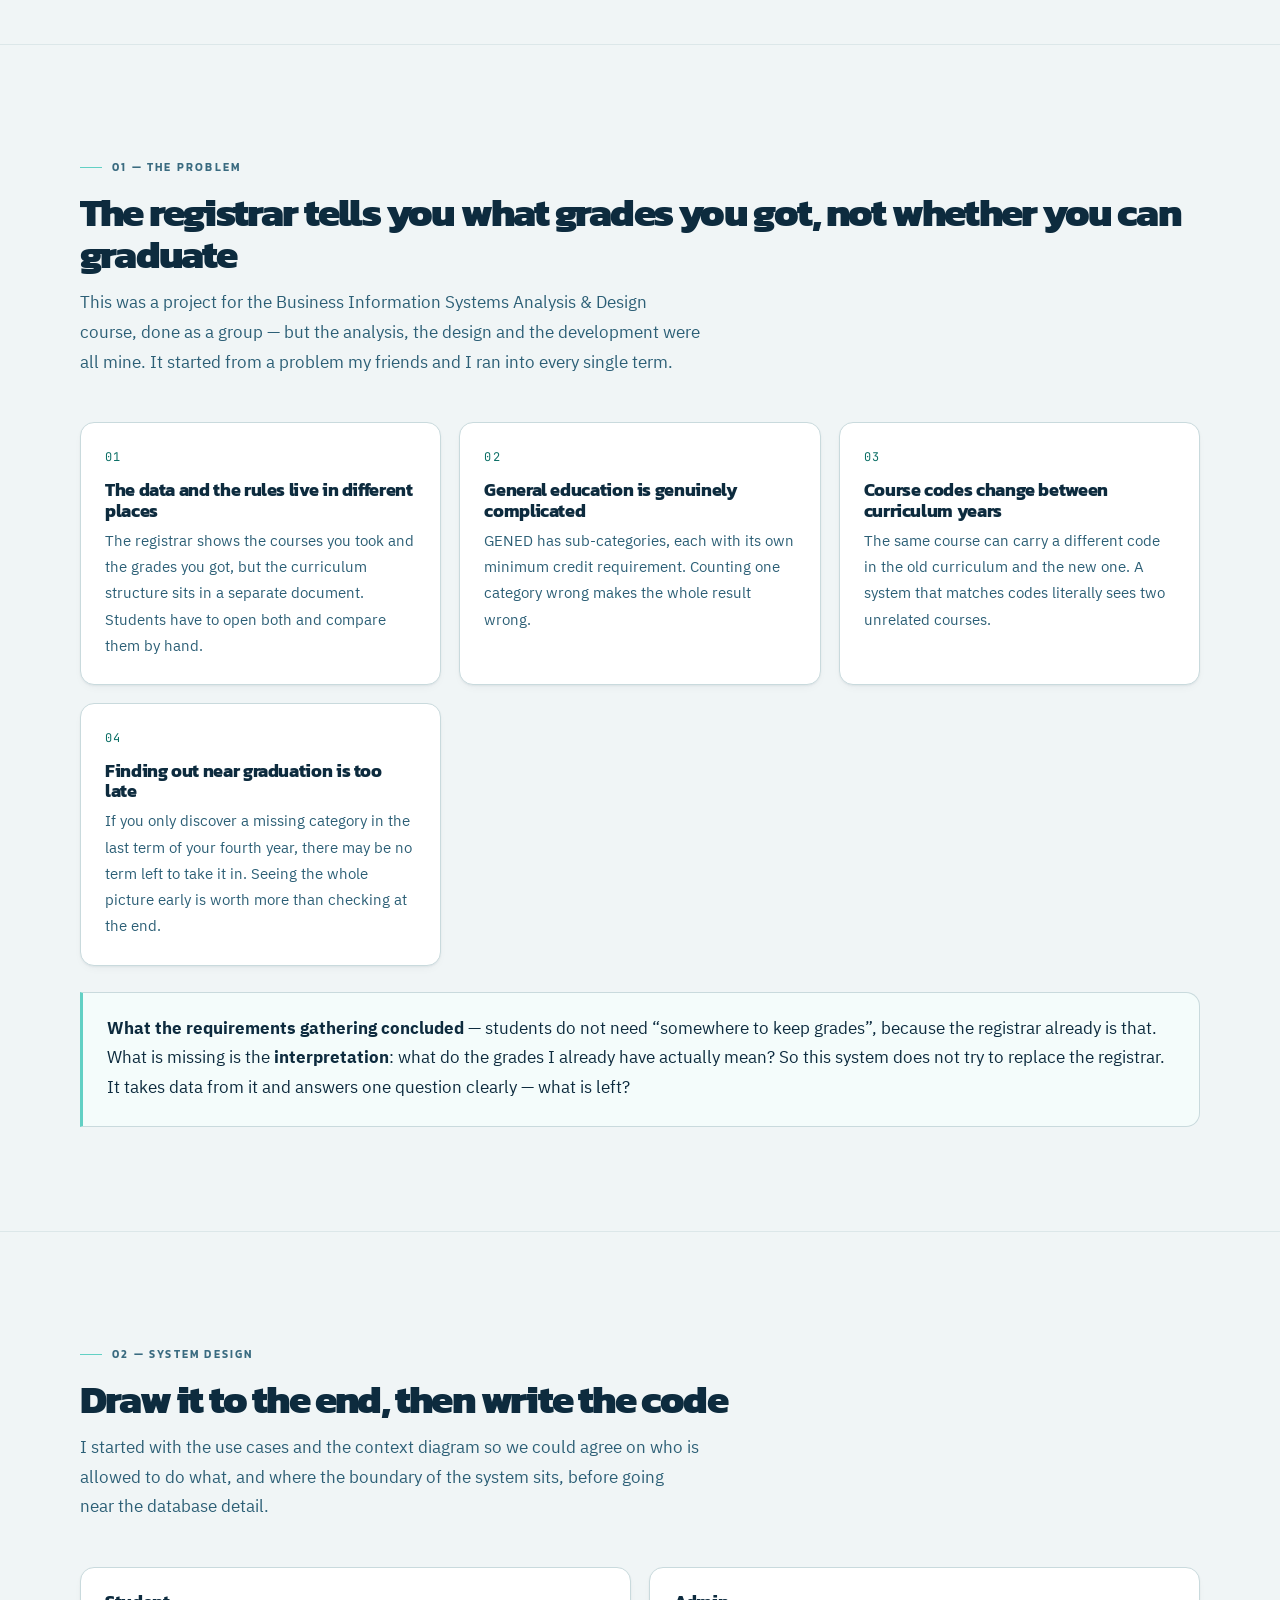
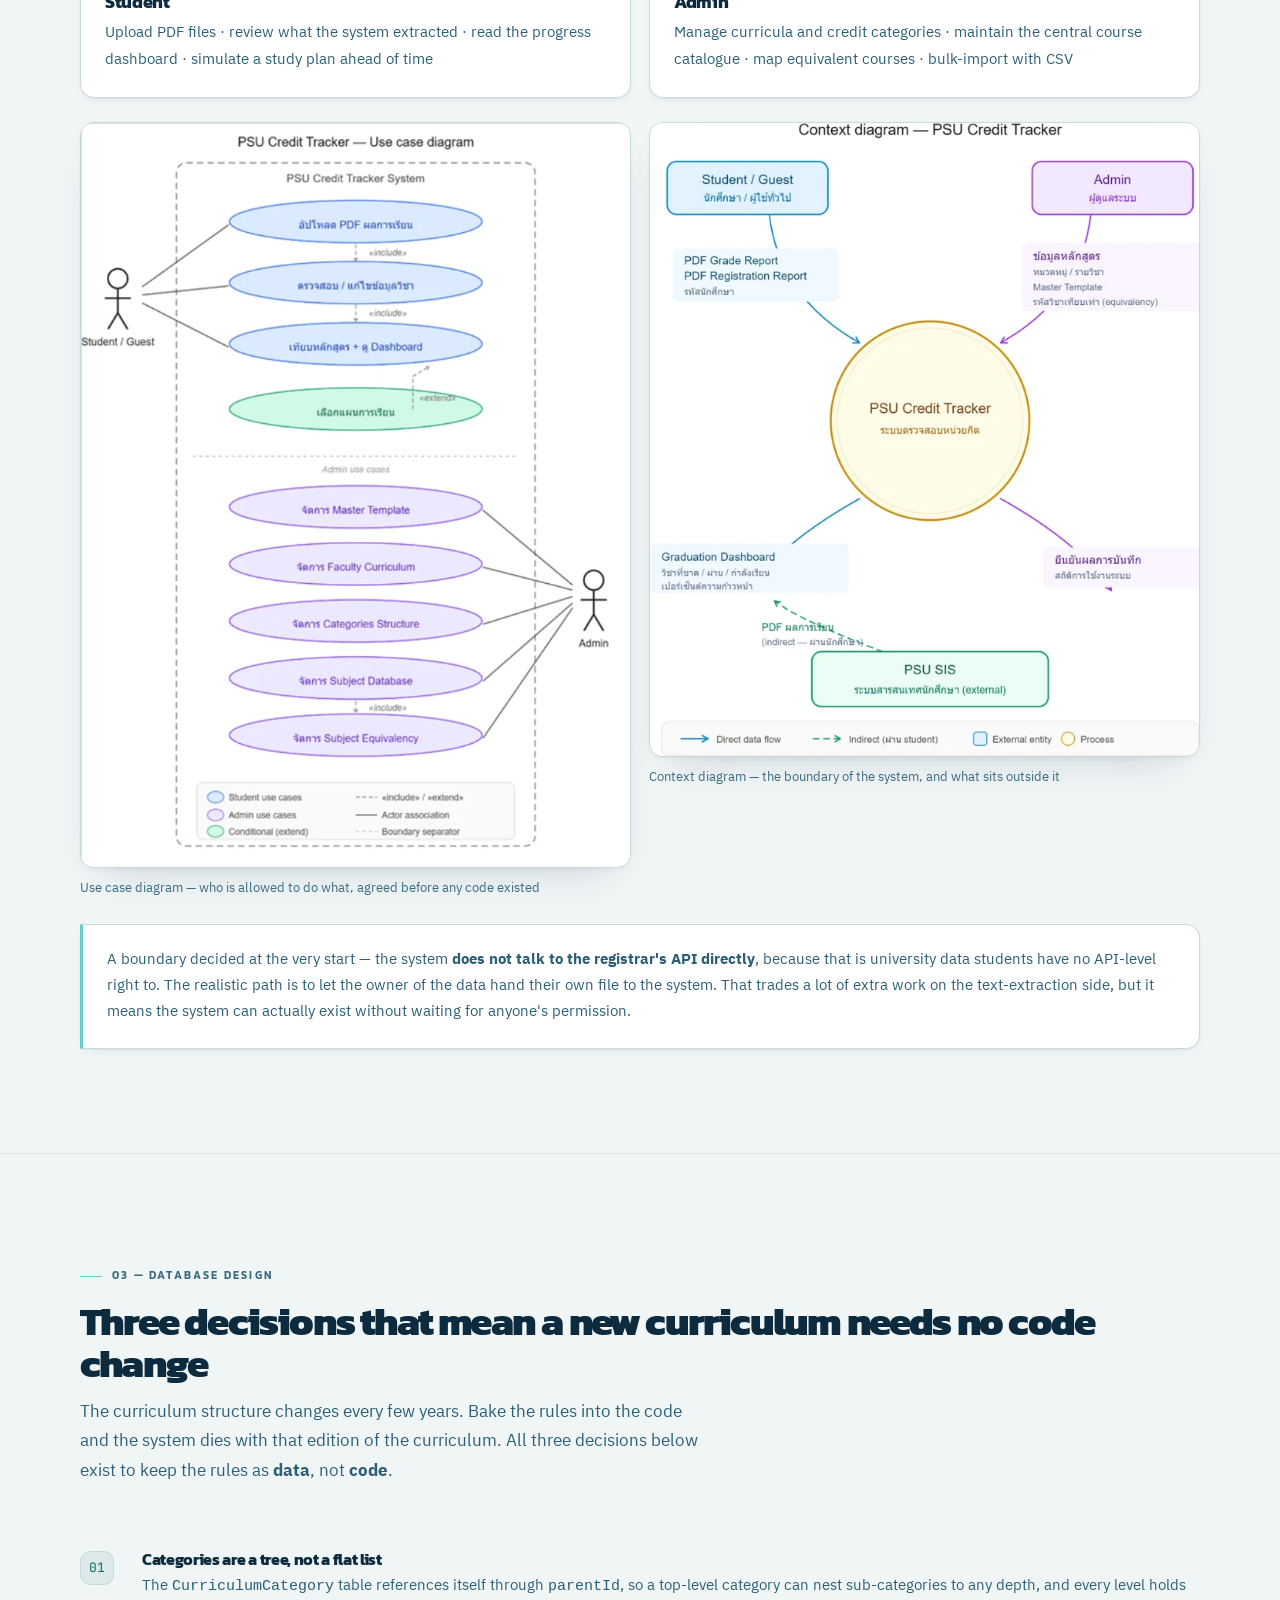
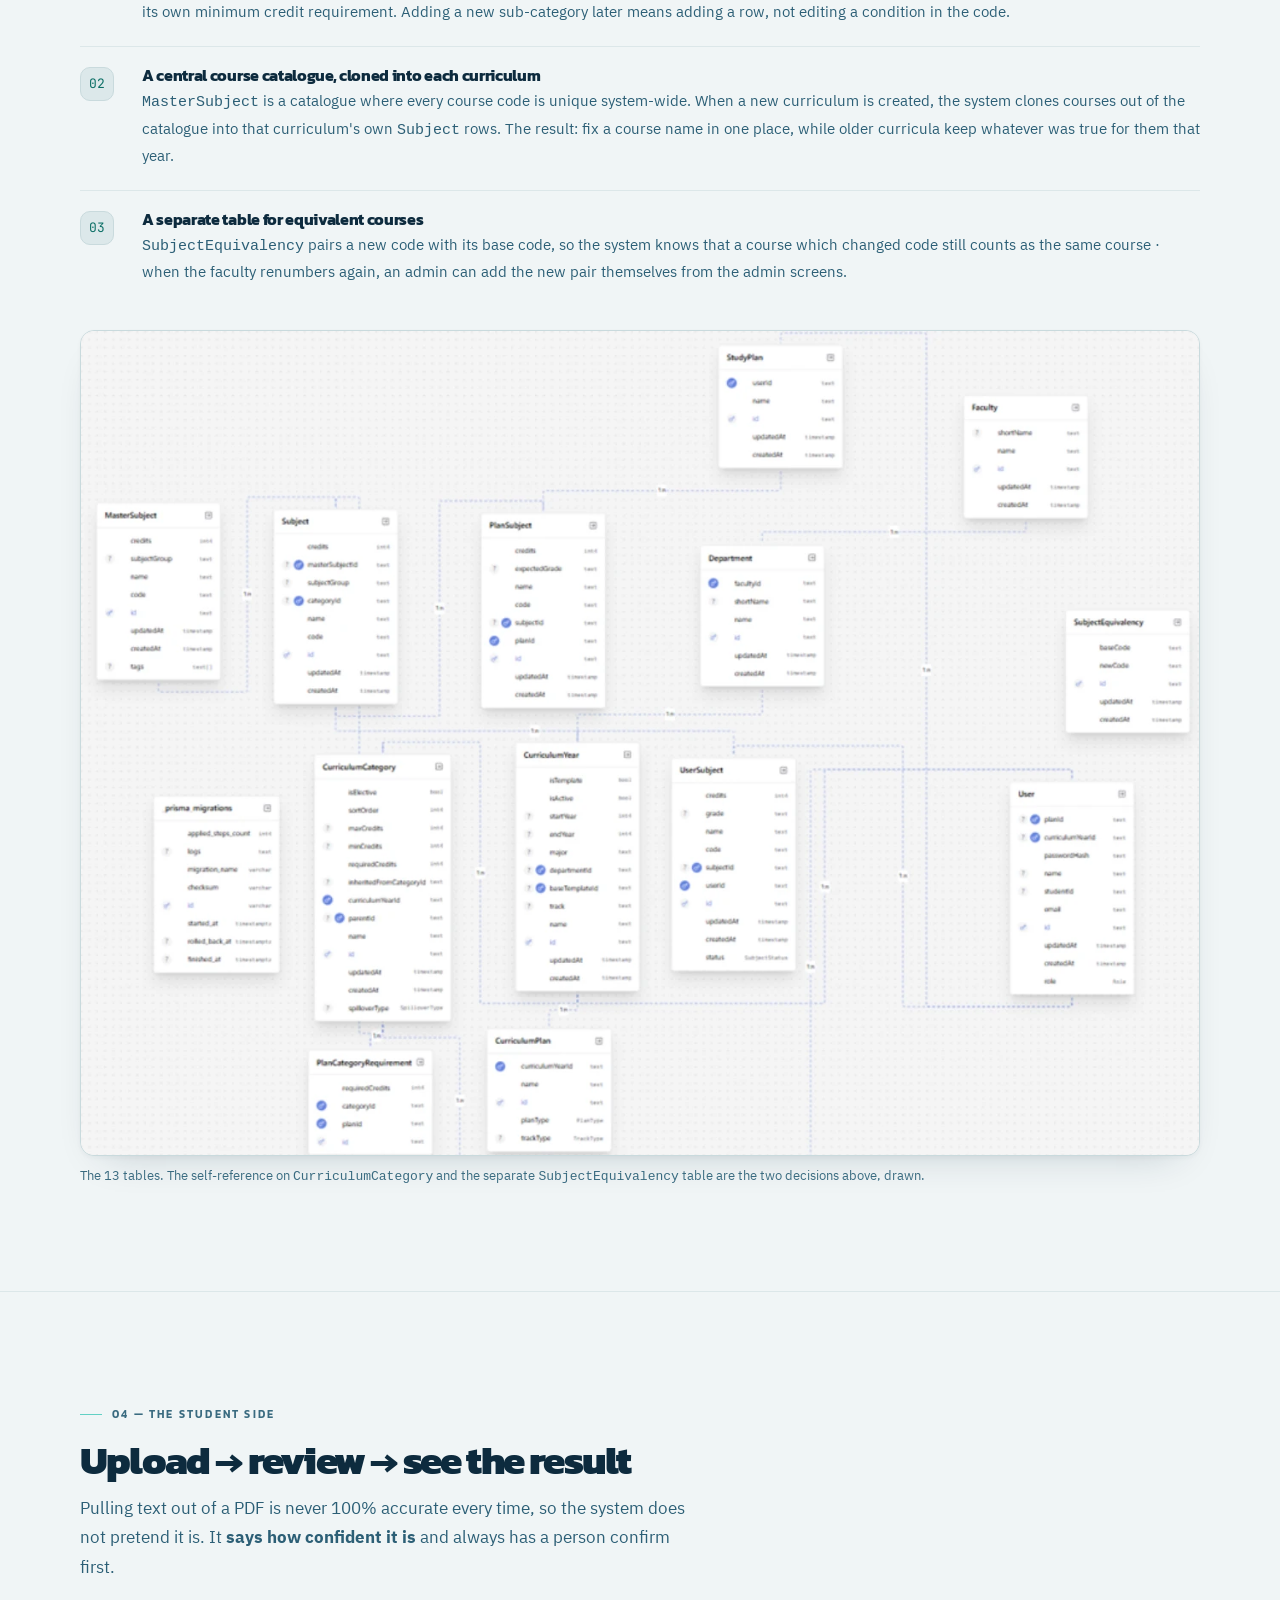
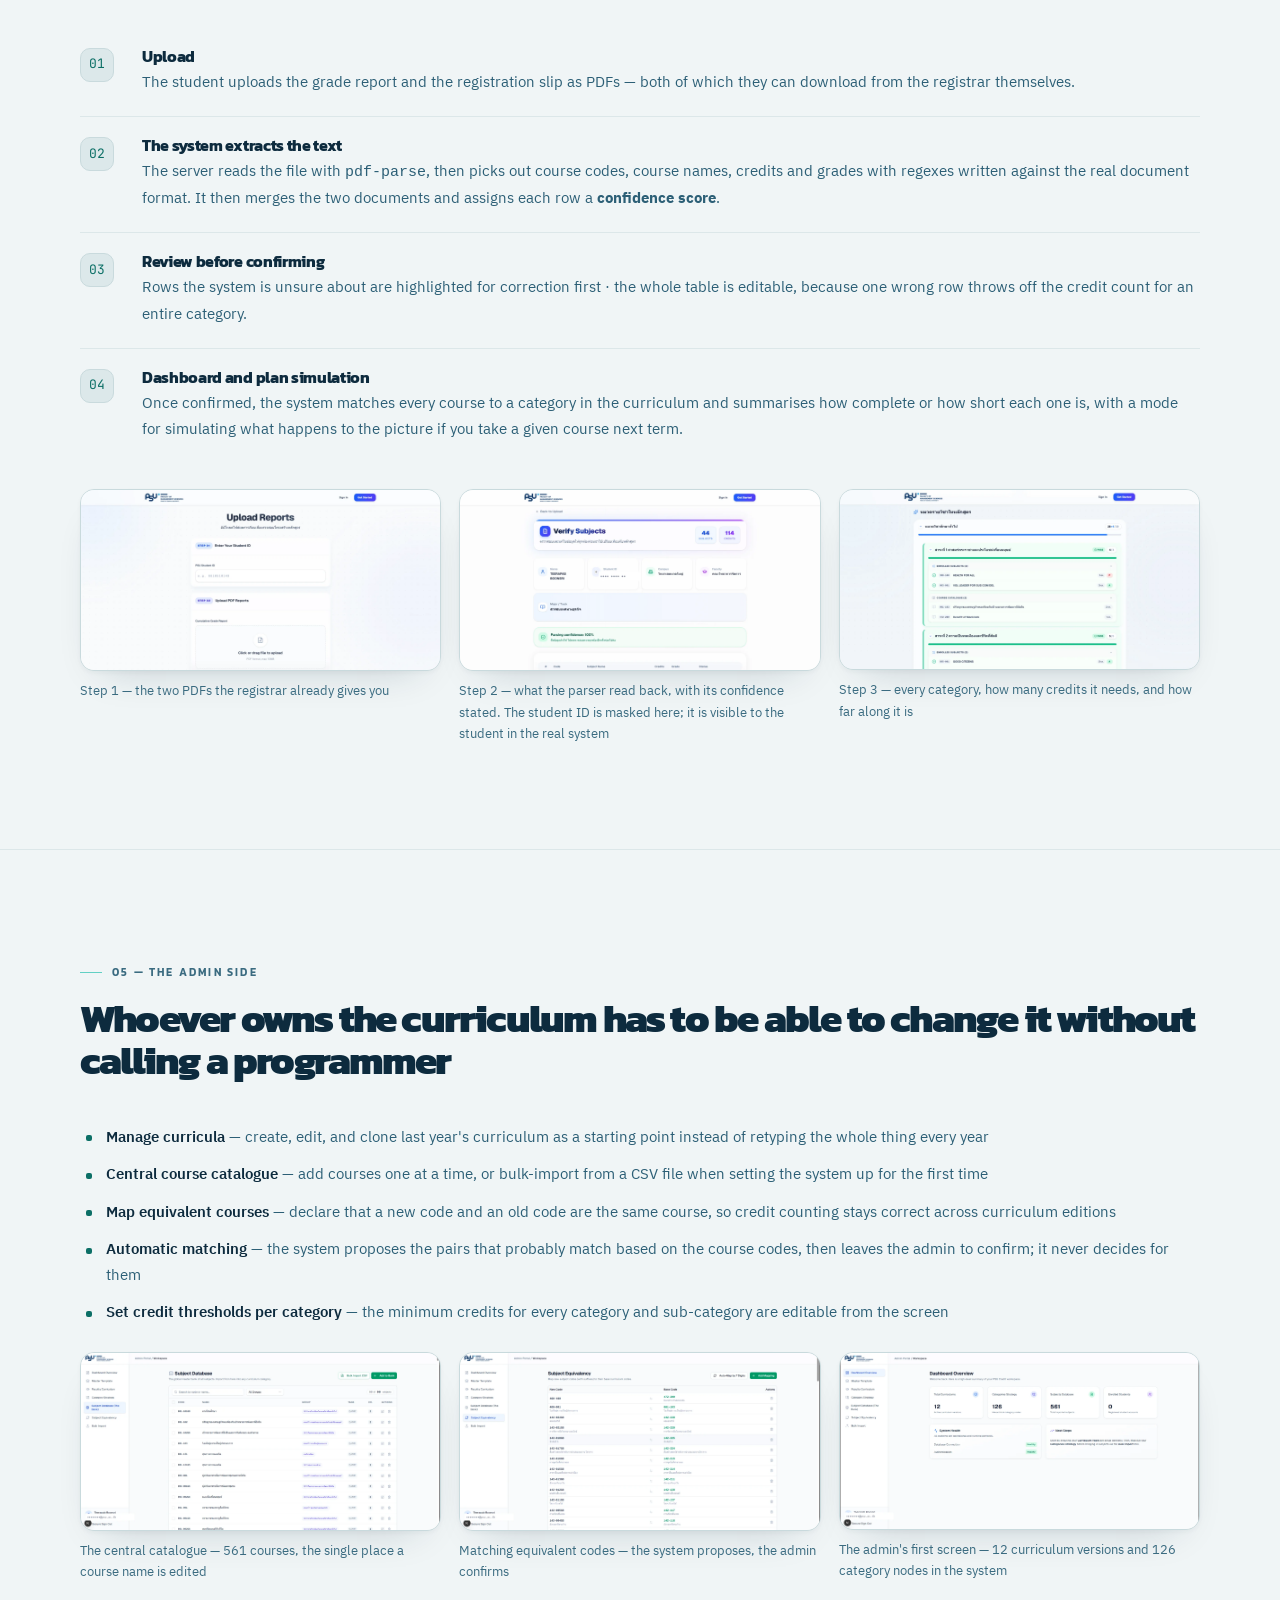
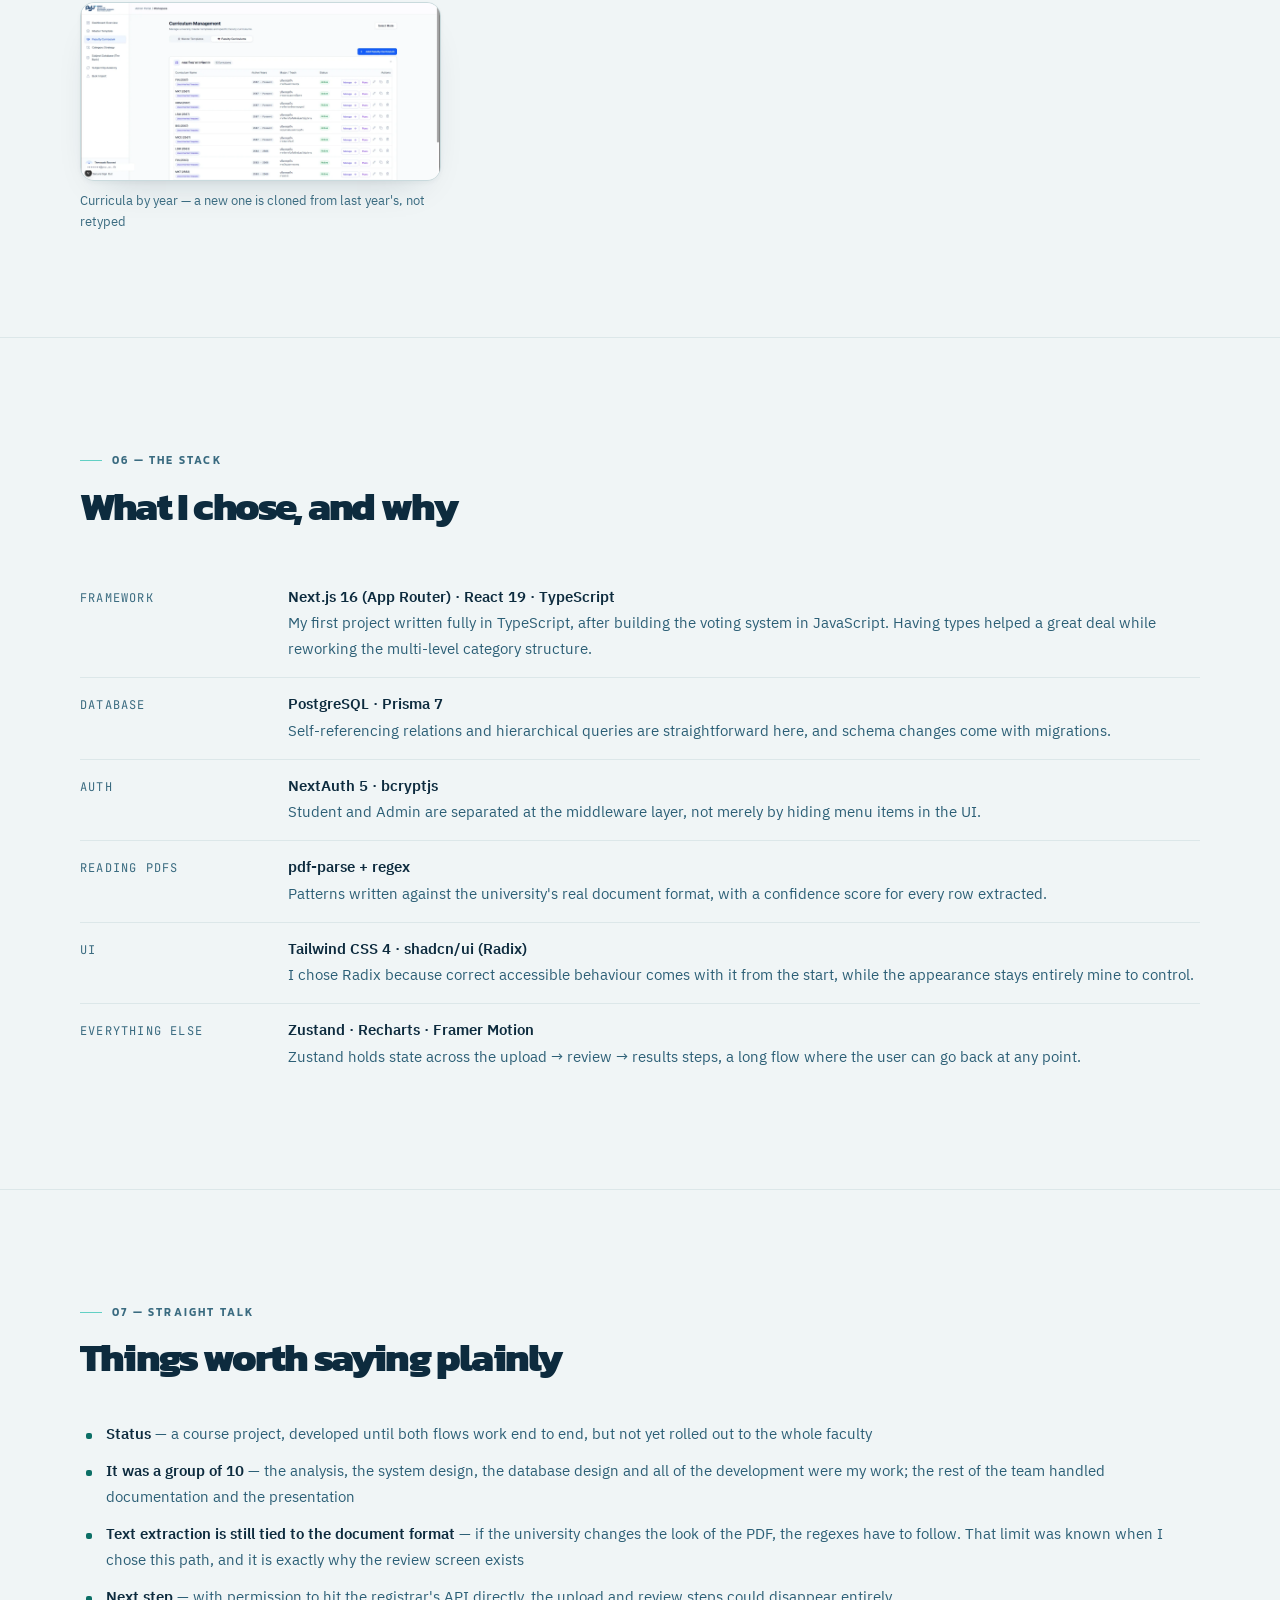
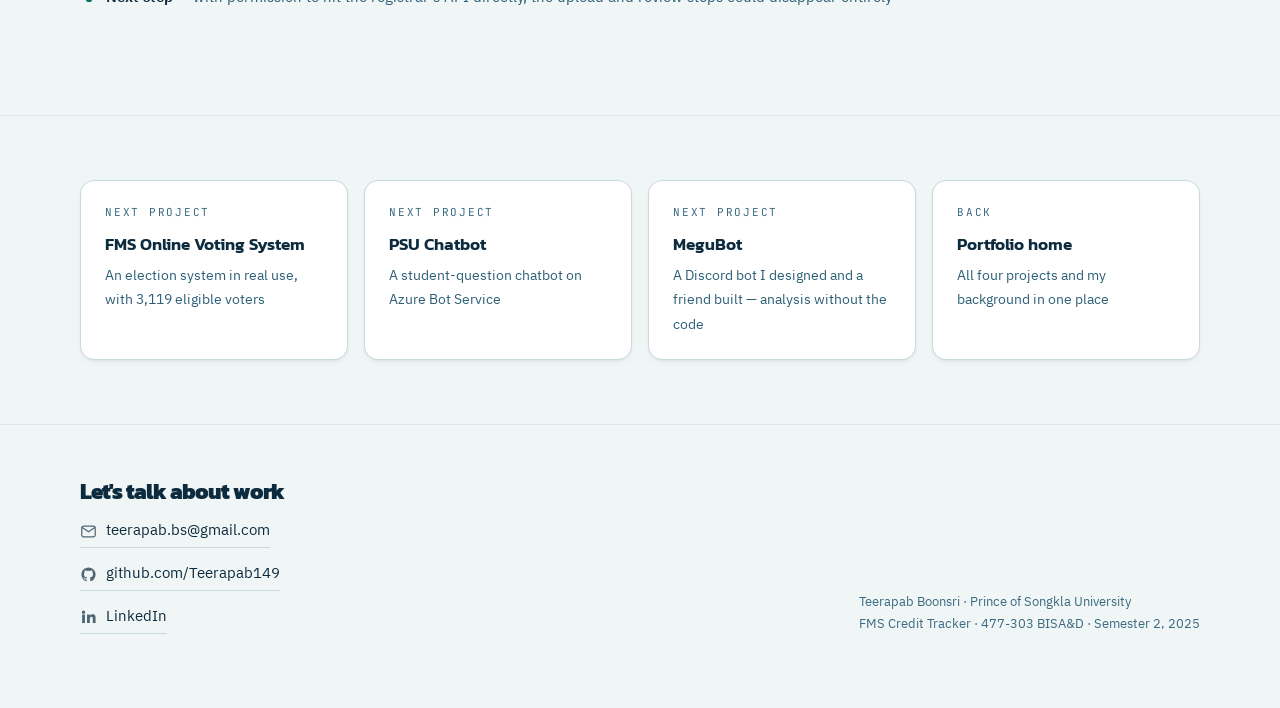
==== commit e134fa9d: "feat: navy and sea-green, and a cover that leaves instead of being covered Two things the owner aske" ====
--- a/credit-tracker.html
+++ b/credit-tracker.html
@@ -5,7 +5,7 @@
 <meta name="viewport" content="width=device-width, initial-scale=1">
 <title>FMS Credit Tracker — Teerapab Boonsri</title>
 <meta name="description" content="A credit tracker for students of the Faculty of Management Sciences, PSU — upload a transcript as a PDF and the system reads it out and checks it against the curriculum structure automatically.">
-<meta name="theme-color" content="#F7F4ED">
+<meta name="theme-color" content="#F0F5F6">
 
 <meta property="og:type" content="article">
 <meta property="og:title" content="FMS Credit Tracker — case study">
--- a/assets/style.css
+++ b/assets/style.css
@@ -22,33 +22,42 @@
    ========================================================================== */
 
 :root {
-  --bg:        #F7F4ED;   /* Verdure cream — identical to verdure.css --paper */
+  /* The same palette as assets/verdure.css, under this sheet's own names.
+     CHANGE ONE AND YOU MUST CHANGE THE OTHER — the landing page and the case
+     studies are two stylesheets wearing one design.
+       --bg        = --paper      --text  = --deep     --brand    = --sea-ink
+       --surface   = --paper-2    --muted = --deep-3   --brand-2  = --sea
+       --surface-2 = --paper-3    --dim   = --deep-4   --brand-ink= --deep
+     Moved off the Verdure cream/moss/honey in 2026-07: too close to the
+     template it was borrowed from. Every ratio below is measured. */
+  --bg:        #F0F5F6;   /* cool off-white — identical to verdure.css --paper */
   --surface:   #FFFFFF;
-  --surface-2: #EBE4D6;
-  --line:      #DED5C3;
-  --line-soft: #E9E1D2;
-
-  --text:      #1B362B;   /* moss   · 12.9:1 on --bg */
-  --muted:     #3A5E4D;   /* moss-3 ·  6.8:1 on --bg */
-  --dim:       #4F6959;   /* moss-4 ·  5.5:1 on --bg · 4.8:1 on --surface-2 — smallest legible */
-
-  --brand:     #7D6228;   /* honey-ink · 5.2:1 on --bg — the only honey that may carry text */
-  --brand-2:   #C5A059;   /* honey · 3.1:1 — decorative only: rules, washes, hover fills */
-  --brand-ink: #1B362B;   /* solid fills (buttons, active tab) are moss, as on the landing page */
-  --accent:    #14664A;   /* "verified / pass" semantics only; 6.2:1 on --bg */
-  --warn:      #7D6228;
+  --surface-2: #DCE8EA;
+  --line:      #C9DADD;
+  --line-soft: #DCE7E9;
+
+  --text:      #0D2B3E;   /* deep navy · 13.3:1 on --bg */
+  --muted:     #2C5F76;   /* deep-3    ·  6.4:1 on --bg */
+  --dim:       #3A6B80;   /* deep-4    ·  5.3:1 on --bg · 4.7:1 on --surface-2 — smallest legible */
+
+  --brand:     #0C6F66;   /* sea-ink · 5.5:1 on --bg — the only accent that may carry body text */
+  --brand-2:   #62D0C4;   /* sea · 1.7:1 — decorative only: rules, washes, hover fills */
+  --brand-ink: #0D2B3E;   /* solid fills (buttons, active chips) are the navy, as on the landing page */
+  --accent:    #14664A;   /* "verified / pass" semantics only; 6.2:1 on --bg — deliberately a
+                             different green from --brand so "passed" never reads as "accent" */
+  --warn:      #0C6F66;
 
   /* code blocks stay dark on purpose — a light page reads better with one
      inverted island than with grey-on-grey syntax highlighting. The island is
-     moss-dark rather than near-black so it belongs to the same family. */
-  --code-bg:   #14251D;
-  --code-bar:  #1B322A;
-  --code-line: #2B463A;
-  --code-text: #E9E4D6;
-
-  --shadow-sm: 0 1px 2px rgba(27, 54, 43, .05), 0 4px 12px -6px rgba(27, 54, 43, .10);
-  --shadow-md: 0 2px 4px rgba(27, 54, 43, .04), 0 18px 40px -24px rgba(27, 54, 43, .24);
-  --shadow-lg: 0 4px 8px rgba(27, 54, 43, .04), 0 40px 80px -40px rgba(27, 54, 43, .30);
+     navy-dark rather than near-black so it belongs to the same family. */
+  --code-bg:   #0E2230;
+  --code-bar:  #16303F;
+  --code-line: #24475A;
+  --code-text: #E6EEF2;
+
+  --shadow-sm: 0 1px 2px rgba(13, 43, 62, .05), 0 4px 12px -6px rgba(13, 43, 62, .10);
+  --shadow-md: 0 2px 4px rgba(13, 43, 62, .04), 0 18px 40px -24px rgba(13, 43, 62, .24);
+  --shadow-lg: 0 4px 8px rgba(13, 43, 62, .04), 0 40px 80px -40px rgba(13, 43, 62, .30);
 
   --radius:    14px;
   --radius-lg: 26px;
@@ -273,15 +282,15 @@
 .code__bar {
   display: flex; align-items: center; gap: 10px; padding: 10px 16px;
   border-bottom: 1px solid var(--code-line); background: var(--code-bar);
-  font-family: var(--font-mono); font-size: .75rem; color: #9BB0A6;
+  font-family: var(--font-mono); font-size: .75rem; color: #93AAB6;
 }
 .code pre {
   margin: 0; padding: 20px; overflow-x: auto;
   font-family: var(--font-mono); font-size: .8125rem; line-height: 1.75; color: var(--code-text);
 }
-.code .c { color: #7E958A; }        /* comment — moss-grey */
-.code .k { color: #E0A75E; }        /* keyword — honey    */
-.code .s { color: #92CBA9; }        /* string  — mint     */
+.code .c { color: #7C93A0; }        /* comment — slate */
+.code .k { color: #7FE3D5; }        /* keyword — mint  */
+.code .s { color: #F0C987; }        /* string  — sand  */
 .code .f { color: #B9D0E8; }        /* fn      — the one cool hue, kept inside the island */
 
 /* ── template gallery ──────────────────────────────────────────────────── */
@@ -296,6 +305,82 @@
 .tab:hover { color: var(--text); border-color: var(--brand-2); }
 .tab[aria-selected="true"] {
   color: var(--bg); background: var(--text); border-color: var(--text); font-weight: 600;
+}
+
+/* ── live theme demo ───────────────────────────────────────────────────────
+   The section claims the whole site re-themes from one token layer. Twenty-three
+   screenshots only prove there are twenty-three pictures; this proves the claim,
+   because every colour below resolves from the six --t-* variables that the
+   chips rewrite. Values come from the election repo's own palette files.
+   With JS off the demo simply stays on Original — still a real card. */
+
+.demo { margin: 26px 0 30px; }
+.demo__chips { display: flex; flex-wrap: wrap; gap: 8px; margin-bottom: 16px; }
+.demo__chip {
+  font: inherit; font-family: var(--font-display); font-size: .8125rem; cursor: pointer;
+  background: var(--surface); color: var(--muted);
+  border: 1px solid var(--line); border-radius: 999px; padding: 6px 14px;
+  transition: color .18s ease, border-color .18s ease, background .18s ease;
+}
+.demo__chip:hover { color: var(--text); border-color: var(--brand-2); }
+.demo__chip.is-on { color: var(--bg); background: var(--text); border-color: var(--text); font-weight: 600; }
+
+.demo__stage {
+  display: grid; gap: clamp(16px, 2vw, 26px); align-items: start;
+  grid-template-columns: minmax(0, 1fr) minmax(0, 150px);
+  background: var(--t-bg); border: 1px solid var(--line); border-radius: var(--radius);
+  padding: clamp(18px, 3vw, 34px);
+  transition: background .45s ease;
+}
+@media (max-width: 620px) { .demo__stage { grid-template-columns: 1fr; } }
+
+.demo__card {
+  background: var(--t-surface); border: 1px solid var(--t-line);
+  border-radius: 14px; padding: clamp(16px, 2.2vw, 24px);
+  transition: background .45s ease, border-color .45s ease;
+}
+.demo__eyebrow {
+  font-family: var(--font-mono); font-size: .6875rem; letter-spacing: .14em;
+  text-transform: uppercase; color: var(--t-accent); margin: 0 0 8px;
+  transition: color .45s ease;
+}
+.demo__title {
+  font-family: var(--font-display); font-weight: 800; font-size: clamp(1.4rem, 3vw, 2rem);
+  letter-spacing: -.04em; color: var(--t-ink); margin: 0 0 14px;
+  transition: color .45s ease;
+}
+.demo__opt {
+  display: flex; align-items: center; gap: 10px;
+  border: 1px solid var(--t-line); border-radius: 10px;
+  padding: 11px 14px; margin-bottom: 8px;
+  font-size: .875rem; color: var(--t-ink);
+  transition: color .45s ease, border-color .45s ease, background .45s ease;
+}
+.demo__opt.is-picked { border-color: var(--t-accent); background: var(--t-soft); }
+.demo__dot {
+  width: 12px; height: 12px; border-radius: 50%; flex: none;
+  border: 2px solid var(--t-line); transition: border-color .45s ease, background .45s ease;
+}
+.demo__opt.is-picked .demo__dot { border-color: var(--t-accent); background: var(--t-accent); }
+.demo__cta {
+  width: 100%; margin-top: 6px; font: inherit; font-family: var(--font-display); font-weight: 600;
+  font-size: .875rem; padding: 11px 18px; border-radius: 999px; cursor: default;
+  background: var(--t-accent); color: var(--t-accent-ink); border: 0;
+  transition: background .45s ease, color .45s ease;
+}
+.demo__note {
+  font-size: .75rem; color: var(--t-muted); margin: 12px 0 0;
+  transition: color .45s ease;
+}
+.demo__swatches { list-style: none; margin: 0; padding: 0; display: grid; gap: 6px; }
+.demo__swatches li {
+  display: flex; align-items: center; gap: 8px;
+  font-family: var(--font-mono); font-size: .625rem; color: var(--t-muted);
+  transition: color .45s ease;
+}
+.demo__swatches i {
+  width: 16px; height: 16px; border-radius: 5px; flex: none;
+  border: 1px solid var(--t-line); transition: background .45s ease, border-color .45s ease;
 }
 
 .shots { display: grid; grid-template-columns: repeat(auto-fill, minmax(260px, 1fr)); gap: 16px; }
@@ -395,7 +480,7 @@
 
 .lb {
   position: fixed; inset: 0; z-index: 100; display: none;
-  background: rgba(20, 37, 29, .95); padding: 24px;
+  background: rgba(10, 26, 38, .95); padding: 24px;
   overflow: auto;
 }
 .lb[open], .lb.is-open { display: grid; place-items: start center; }
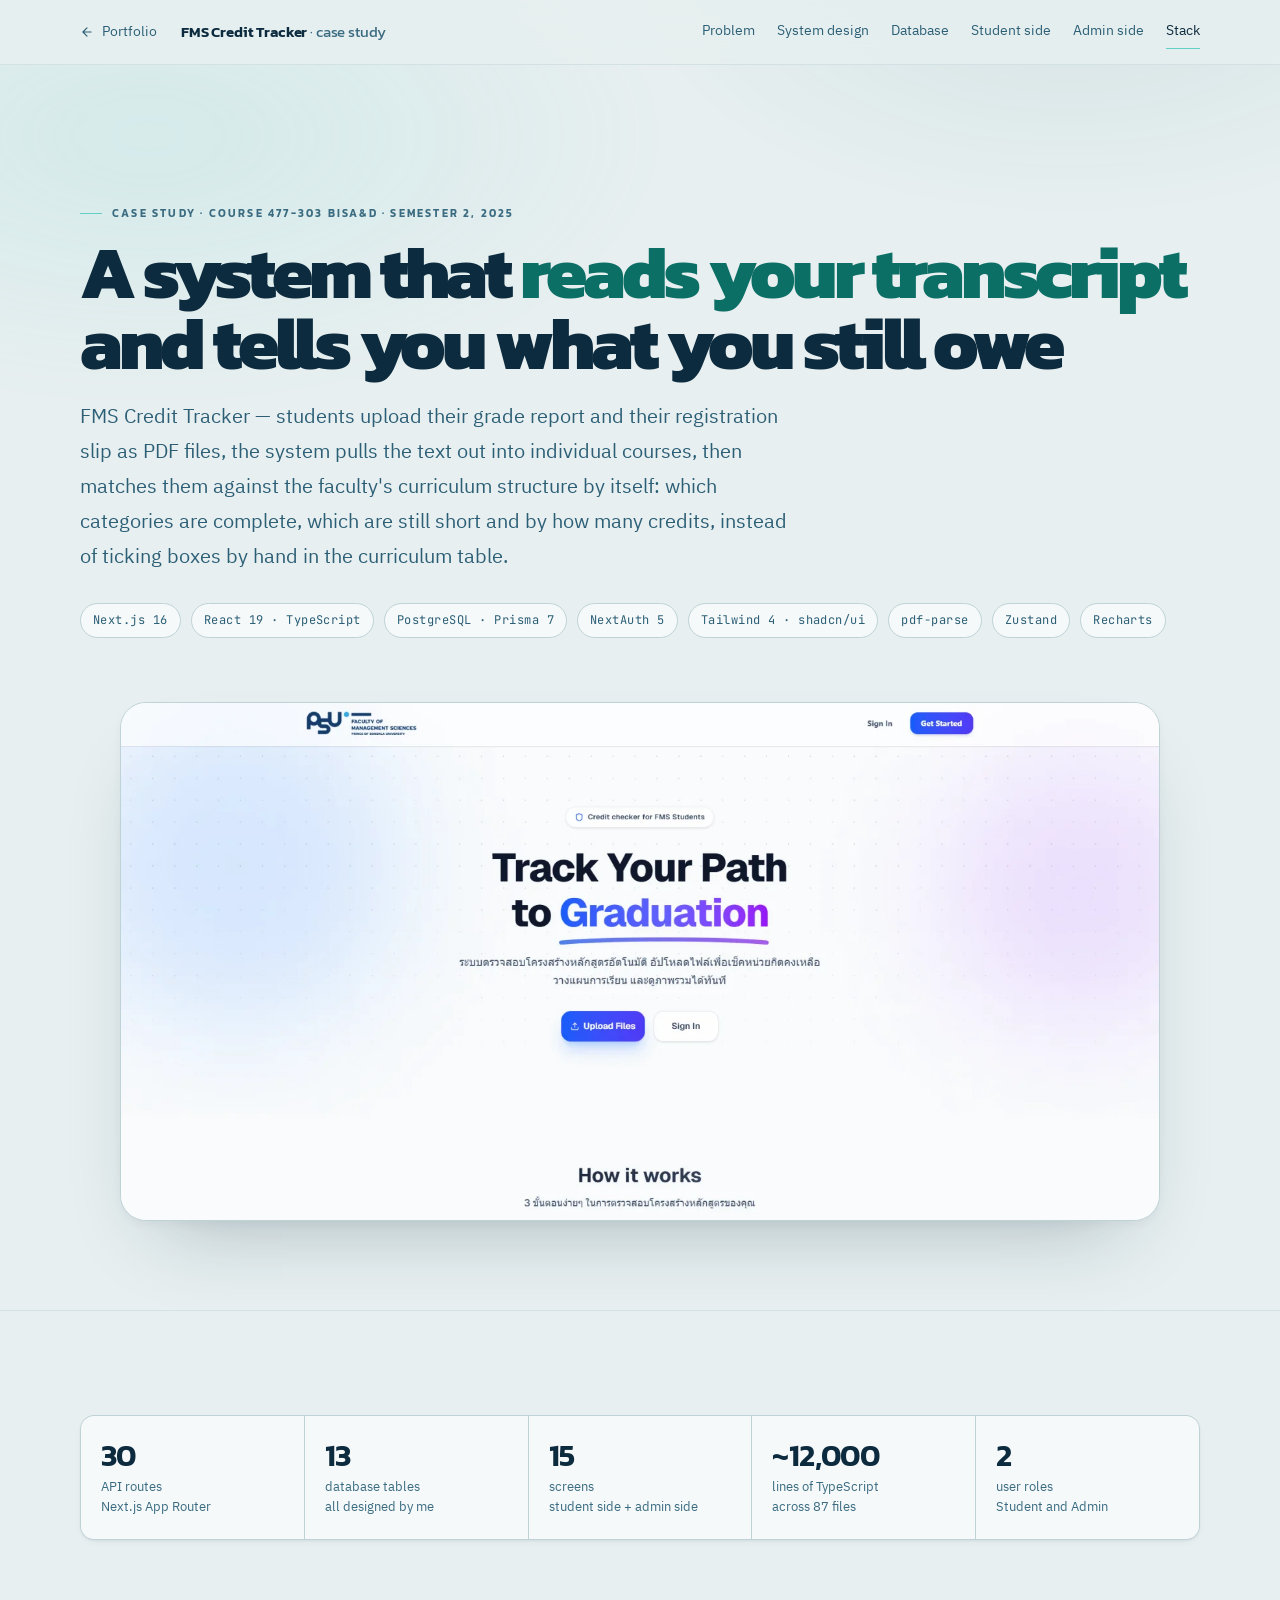
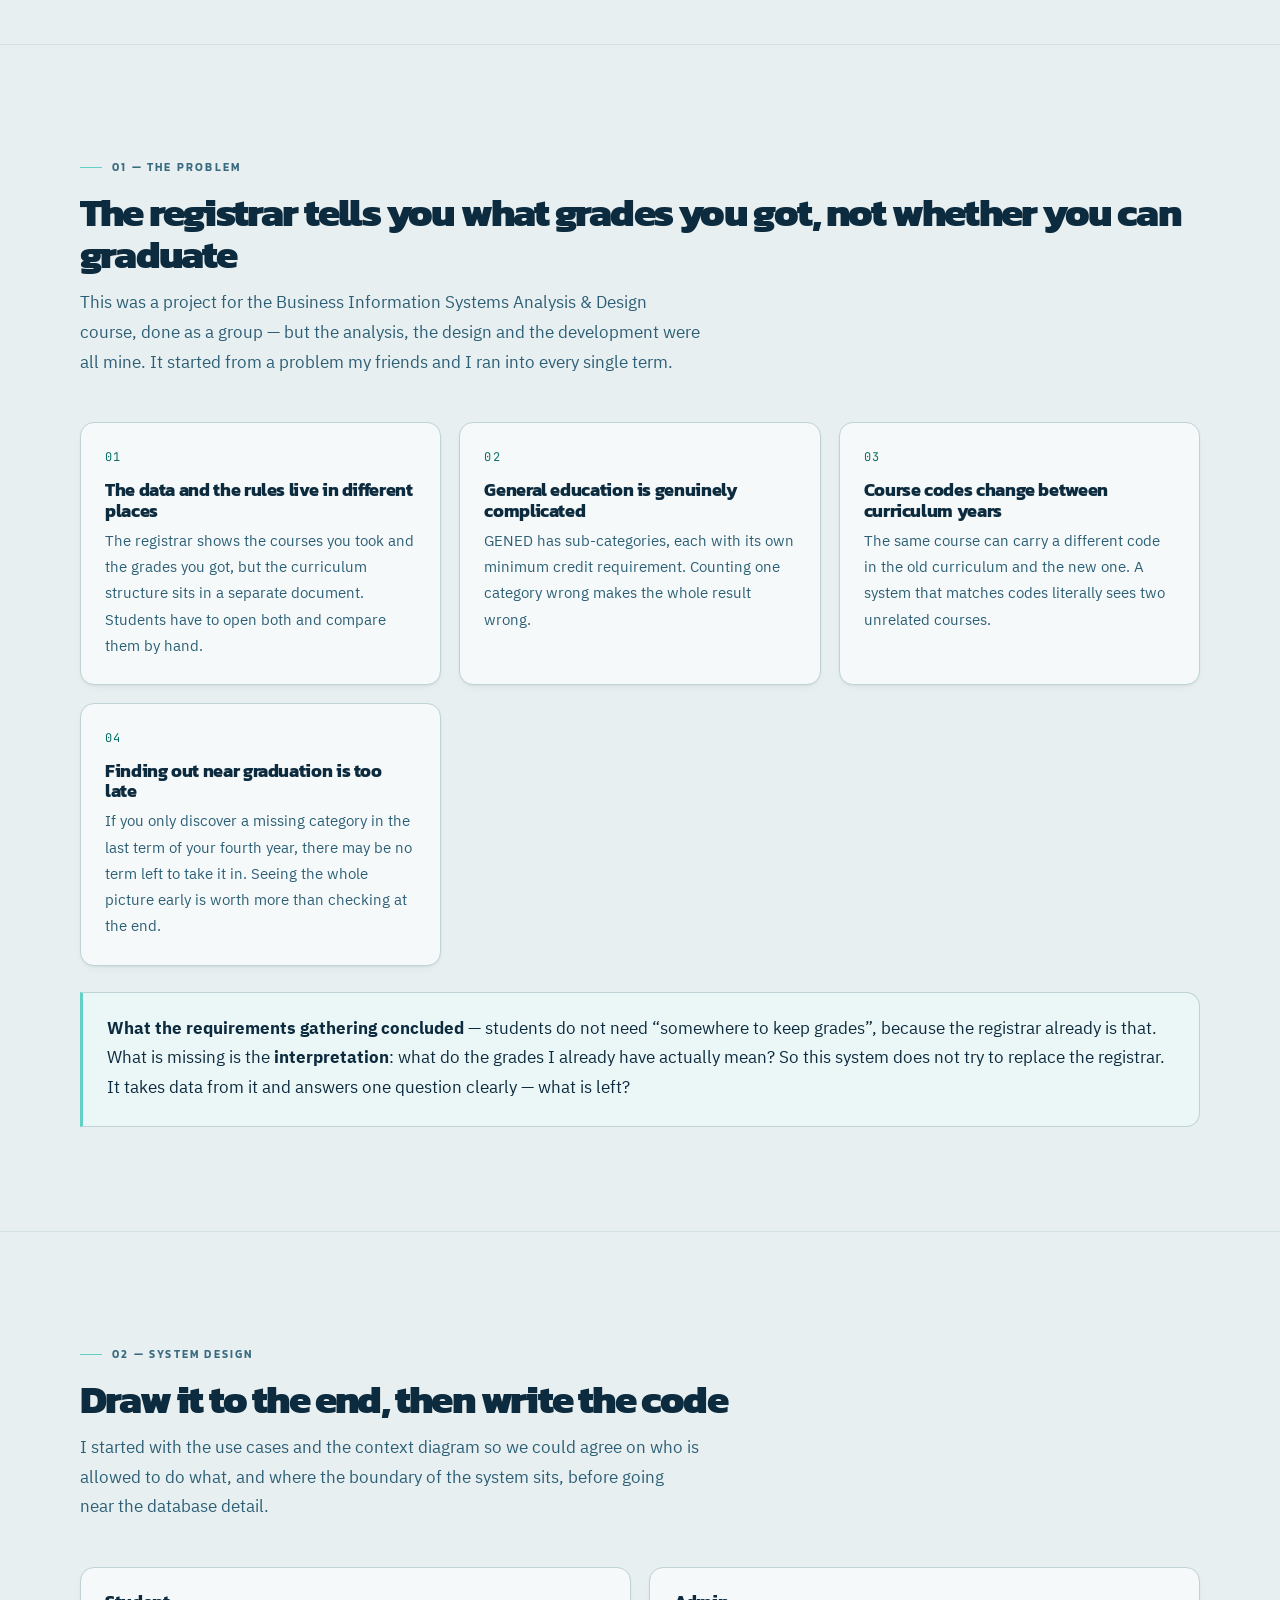
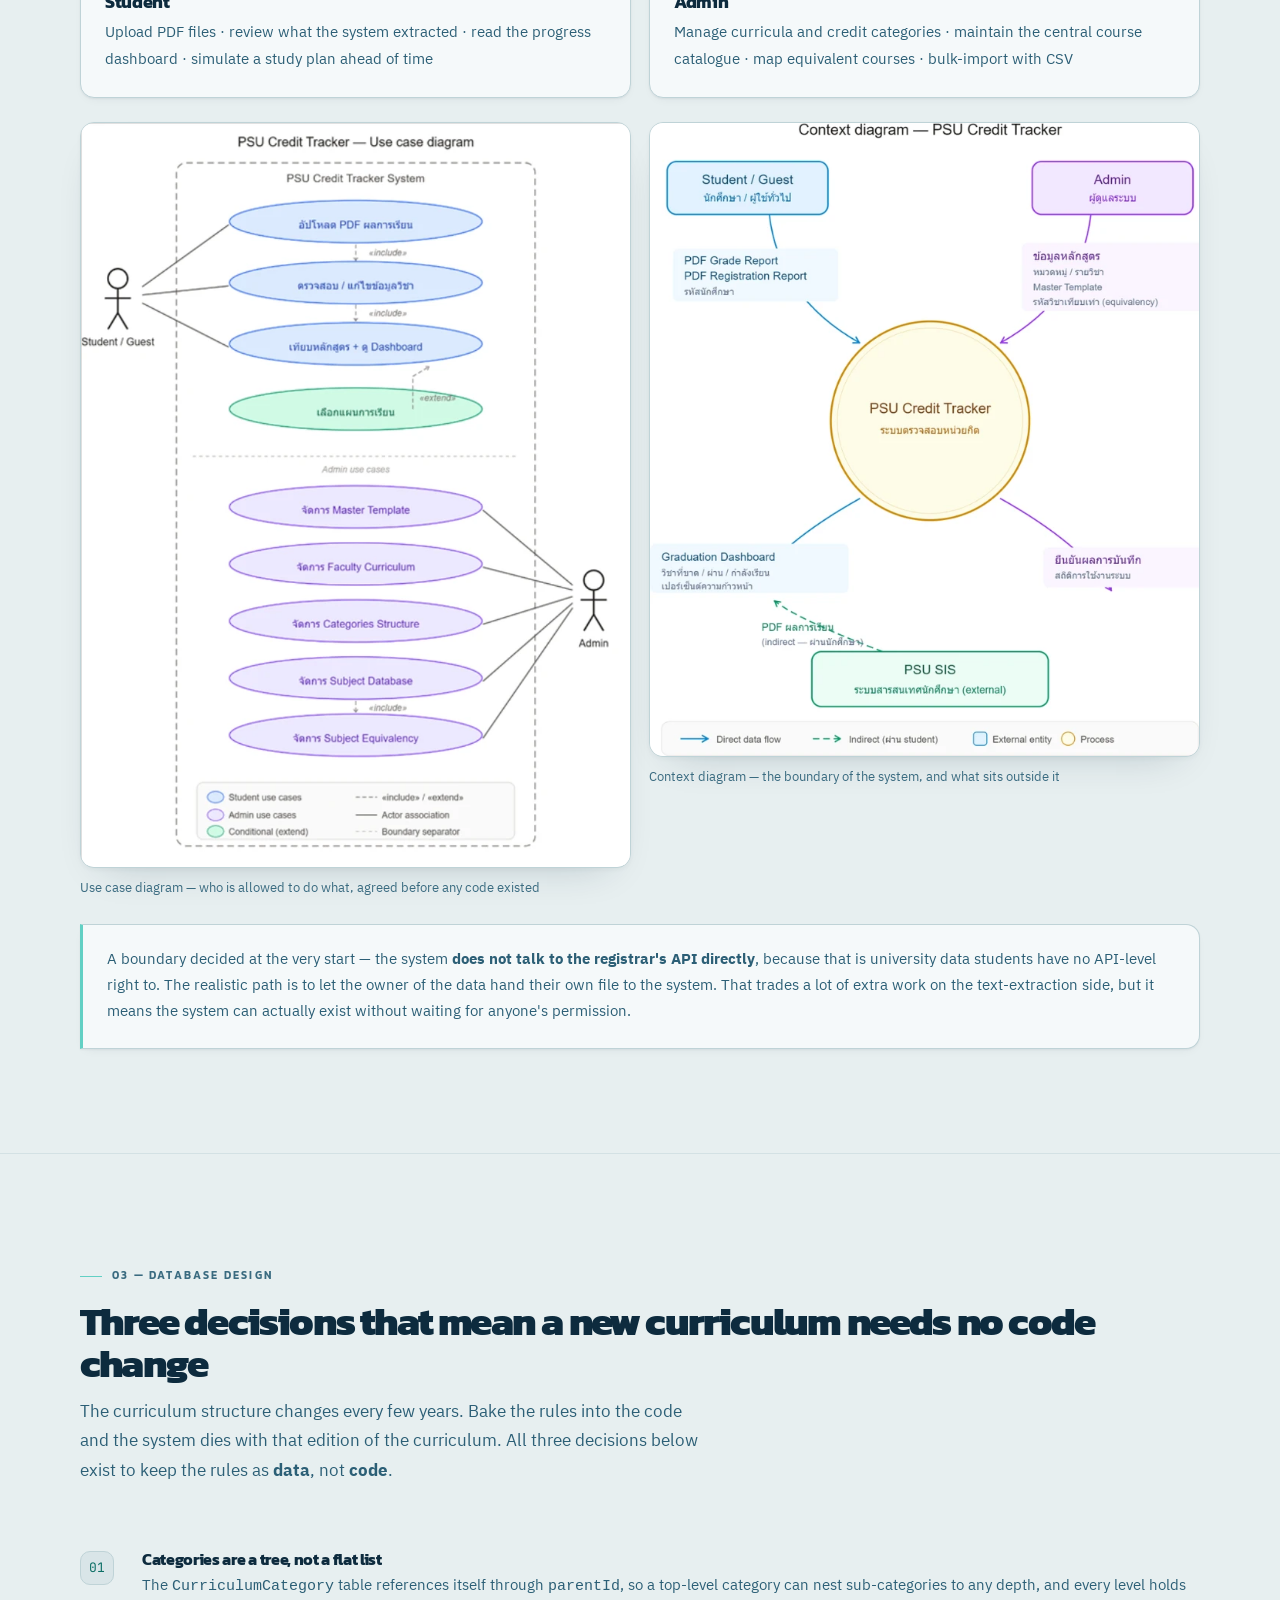
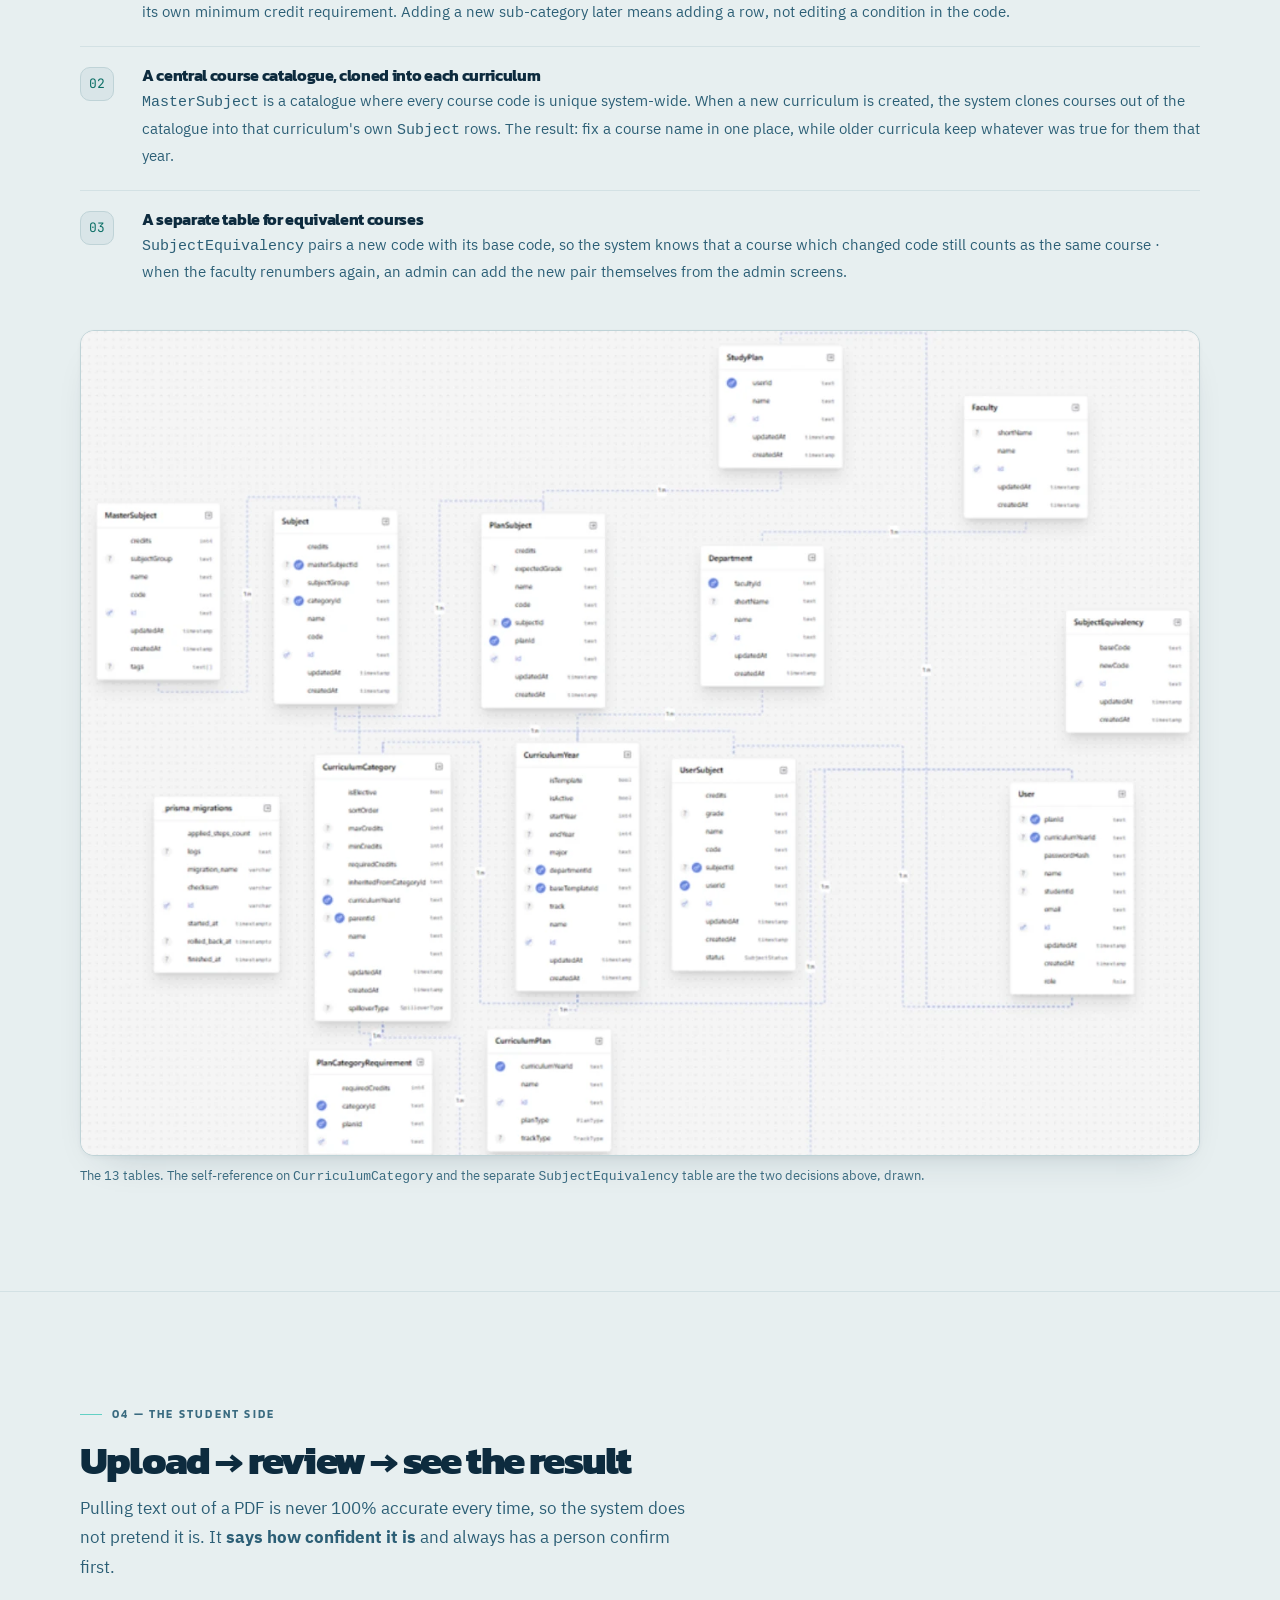
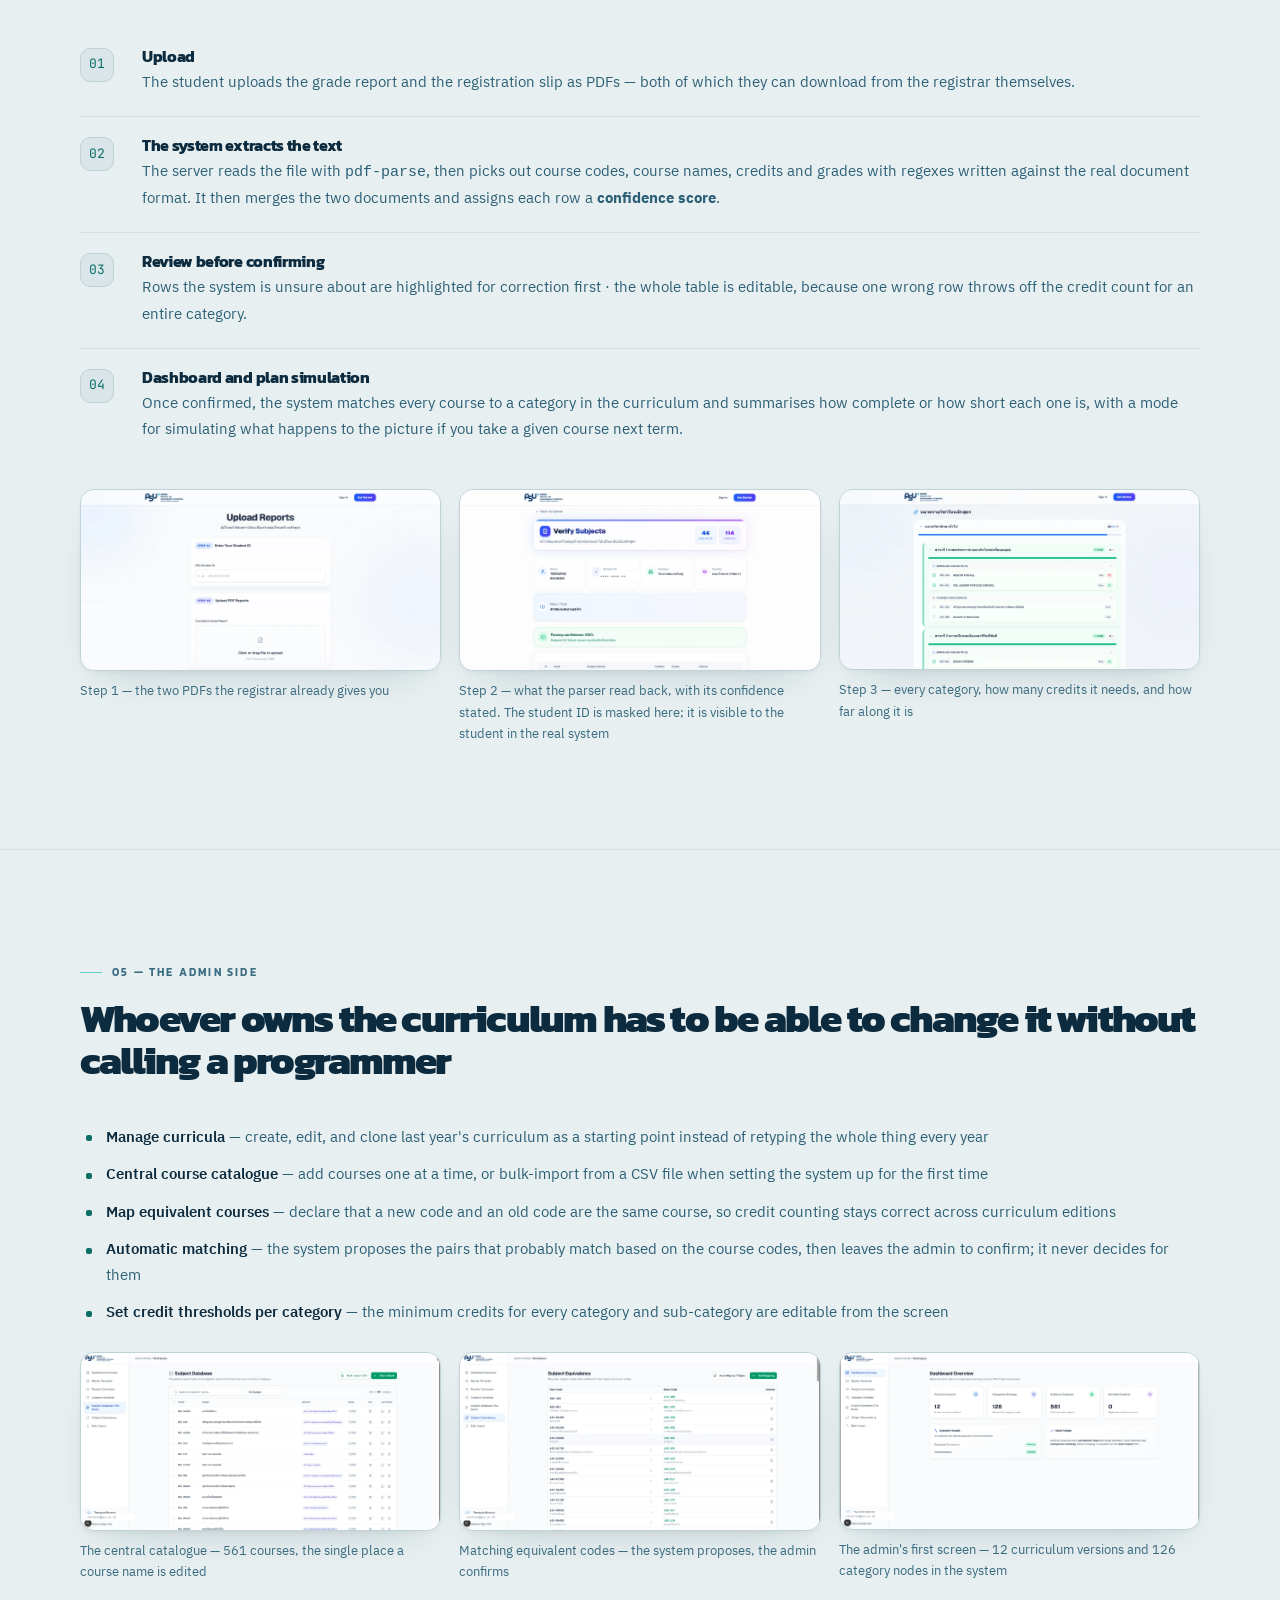
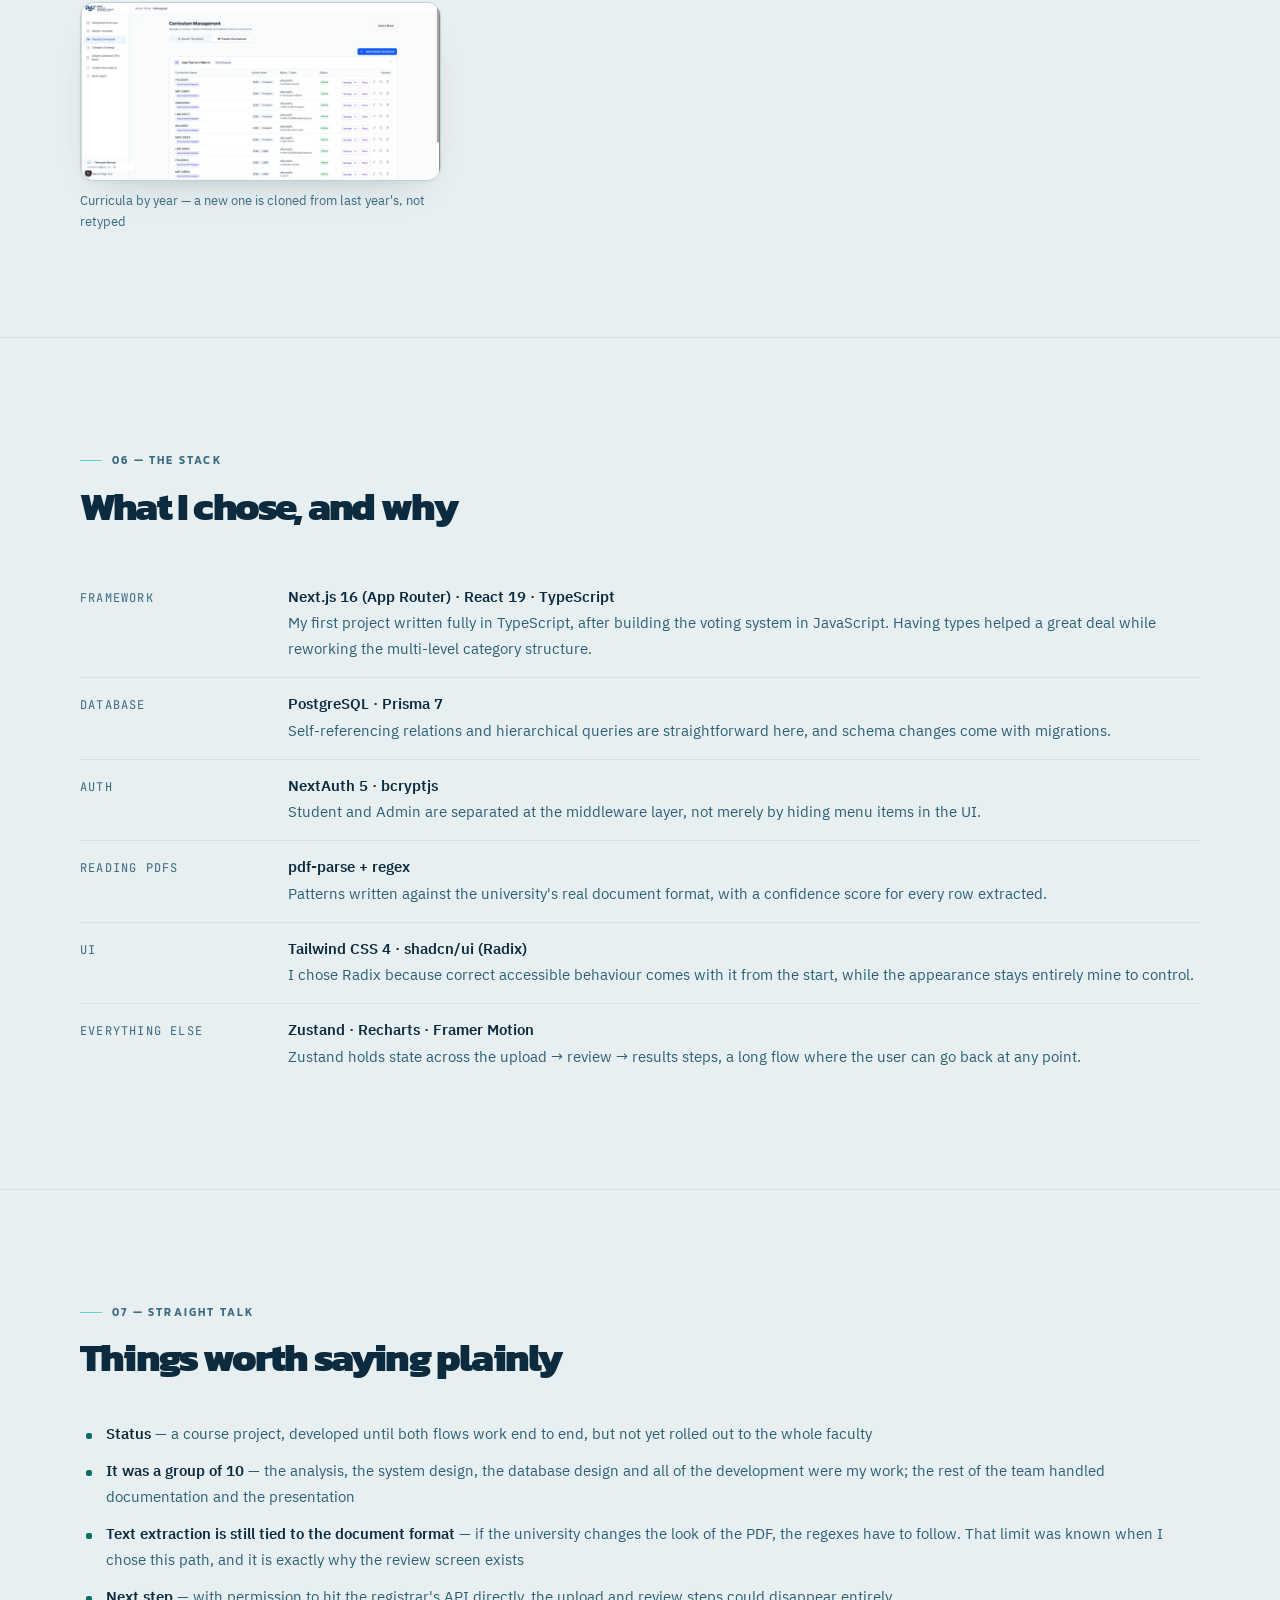
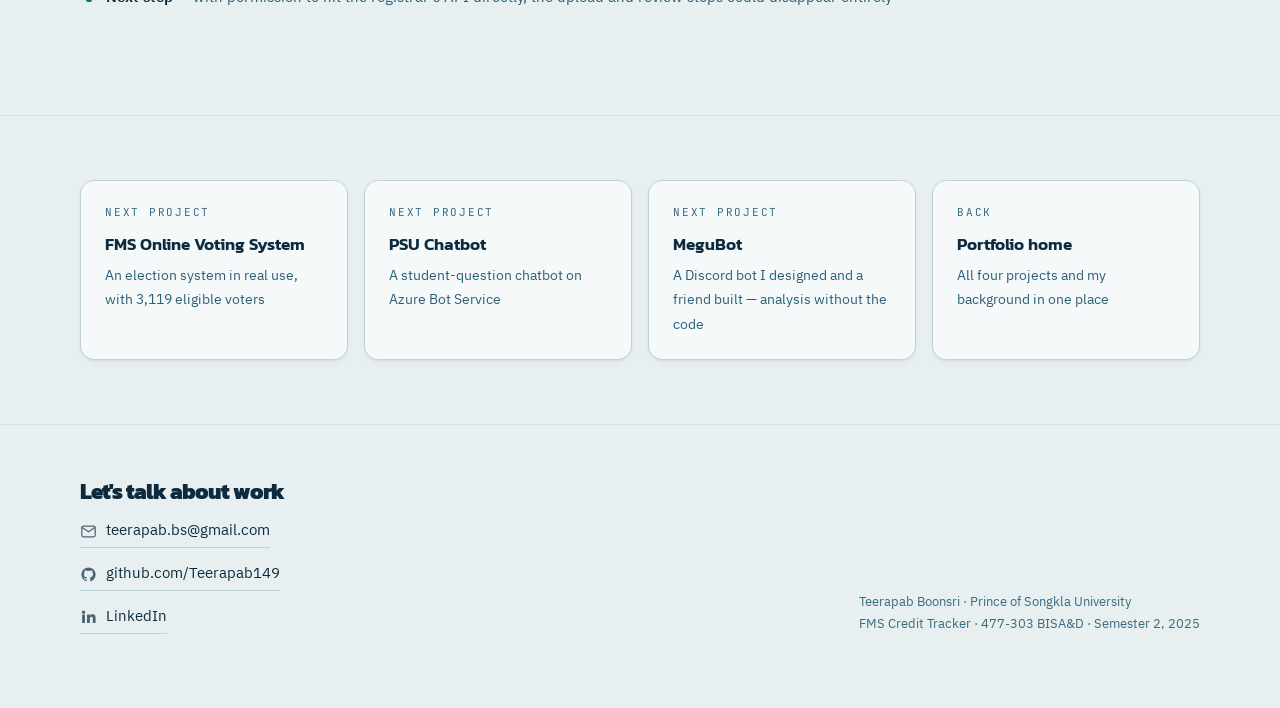
==== commit cc3cc3f0: "fix: take the glare out of the light sections The owner's read was that the pale areas were too whit" ====
--- a/credit-tracker.html
+++ b/credit-tracker.html
@@ -5,7 +5,7 @@
 <meta name="viewport" content="width=device-width, initial-scale=1">
 <title>FMS Credit Tracker — Teerapab Boonsri</title>
 <meta name="description" content="A credit tracker for students of the Faculty of Management Sciences, PSU — upload a transcript as a PDF and the system reads it out and checks it against the curriculum structure automatically.">
-<meta name="theme-color" content="#F0F5F6">
+<meta name="theme-color" content="#E7EFF0">
 
 <meta property="og:type" content="article">
 <meta property="og:title" content="FMS Credit Tracker — case study">
--- a/assets/style.css
+++ b/assets/style.css
@@ -30,17 +30,17 @@
        --surface-2 = --paper-3    --dim   = --deep-4   --brand-ink= --deep
      Moved off the Verdure cream/moss/honey in 2026-07: too close to the
      template it was borrowed from. Every ratio below is measured. */
-  --bg:        #F0F5F6;   /* cool off-white — identical to verdure.css --paper */
-  --surface:   #FFFFFF;
-  --surface-2: #DCE8EA;
-  --line:      #C9DADD;
-  --line-soft: #DCE7E9;
-
-  --text:      #0D2B3E;   /* deep navy · 13.3:1 on --bg */
-  --muted:     #2C5F76;   /* deep-3    ·  6.4:1 on --bg */
-  --dim:       #3A6B80;   /* deep-4    ·  5.3:1 on --bg · 4.7:1 on --surface-2 — smallest legible */
-
-  --brand:     #0C6F66;   /* sea-ink · 5.5:1 on --bg — the only accent that may carry body text */
+  --bg:        #E7EFF0;   /* cool paper — identical to verdure.css --paper */
+  --surface:   #F5F9FA;   /* deliberately not pure white */
+  --surface-2: #D9E5E8;
+  --line:      #BFD3D7;
+  --line-soft: #D3E1E4;
+
+  --text:      #0D2B3E;   /* deep navy · 12.6:1 on --bg */
+  --muted:     #2C5F76;   /* deep-3    ·  6.0:1 on --bg */
+  --dim:       #3A6B80;   /* deep-4    ·  5.0:1 on --bg · 4.5:1 on --surface-2 — smallest legible */
+
+  --brand:     #0C6F66;   /* sea-ink · 5.2:1 on --bg — the only accent that may carry body text */
   --brand-2:   #62D0C4;   /* sea · 1.7:1 — decorative only: rules, washes, hover fills */
   --brand-ink: #0D2B3E;   /* solid fills (buttons, active chips) are the navy, as on the landing page */
   --accent:    #14664A;   /* "verified / pass" semantics only; 6.2:1 on --bg — deliberately a
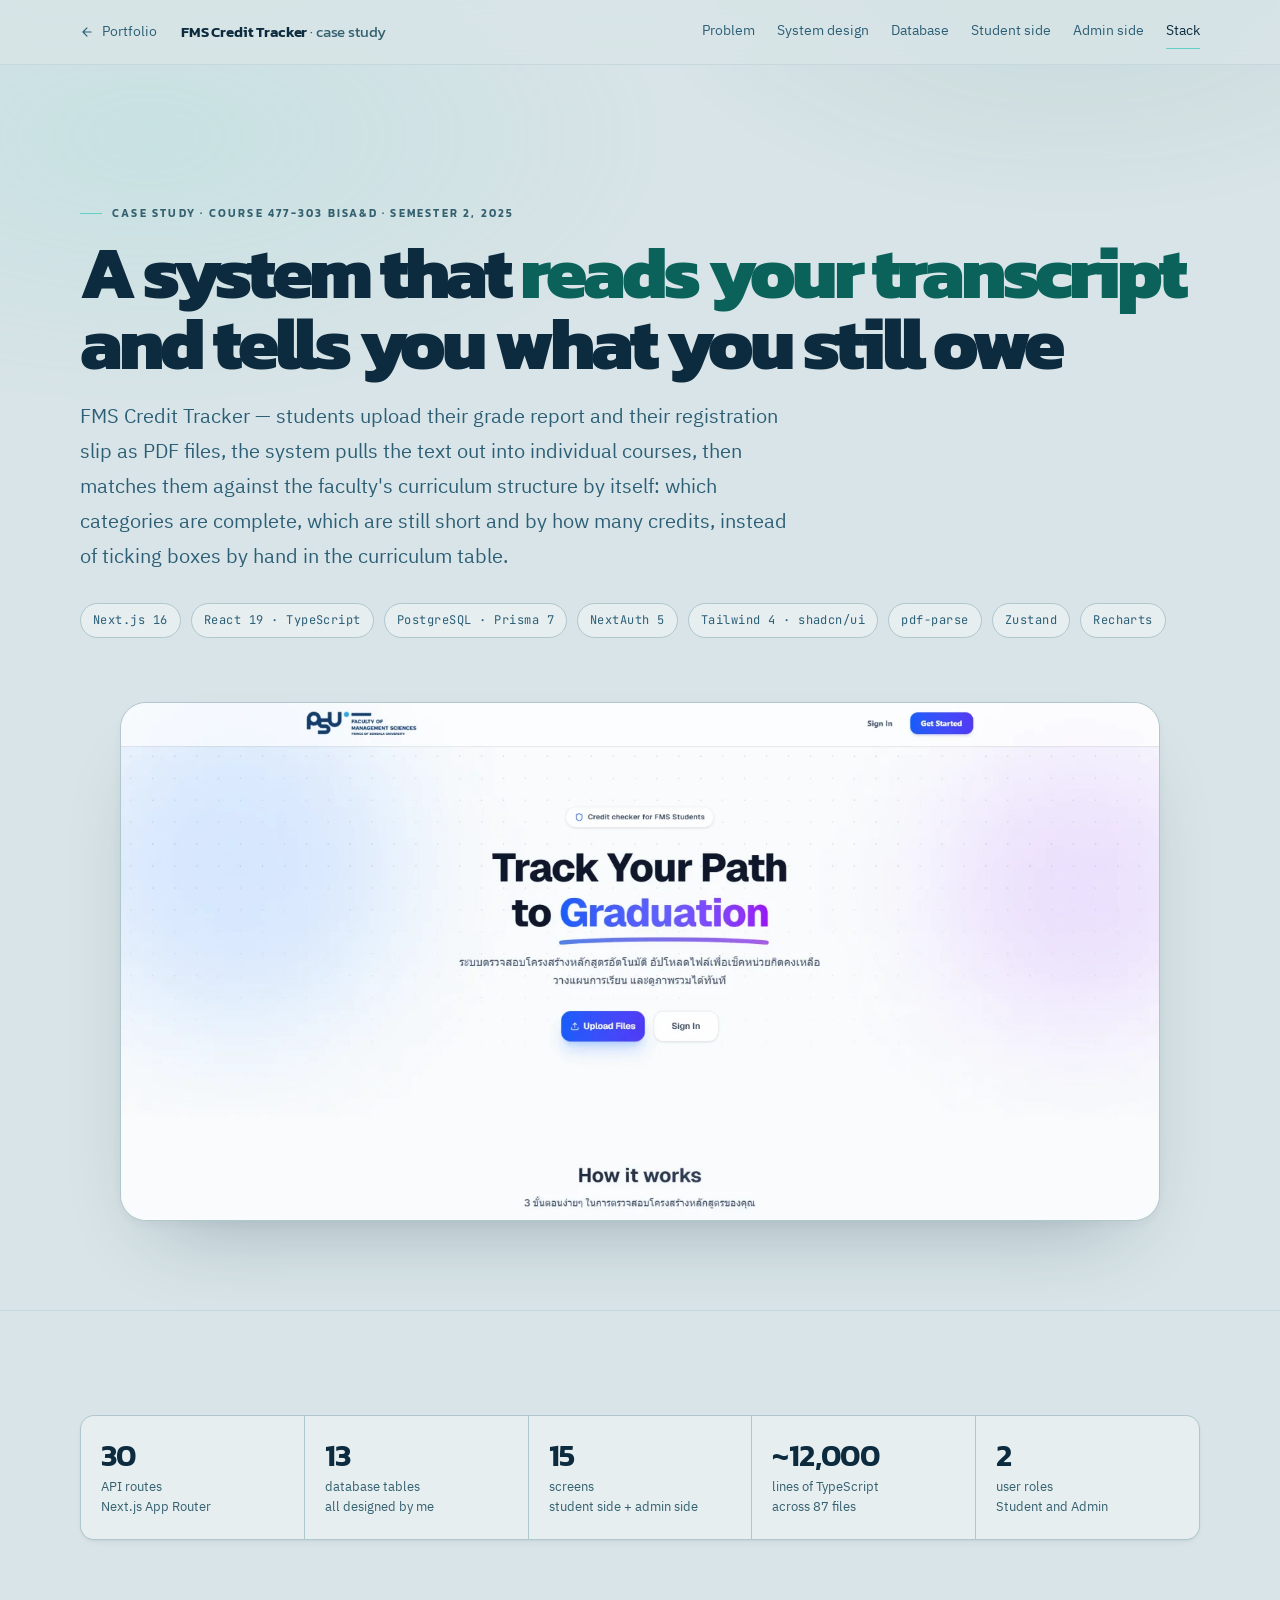
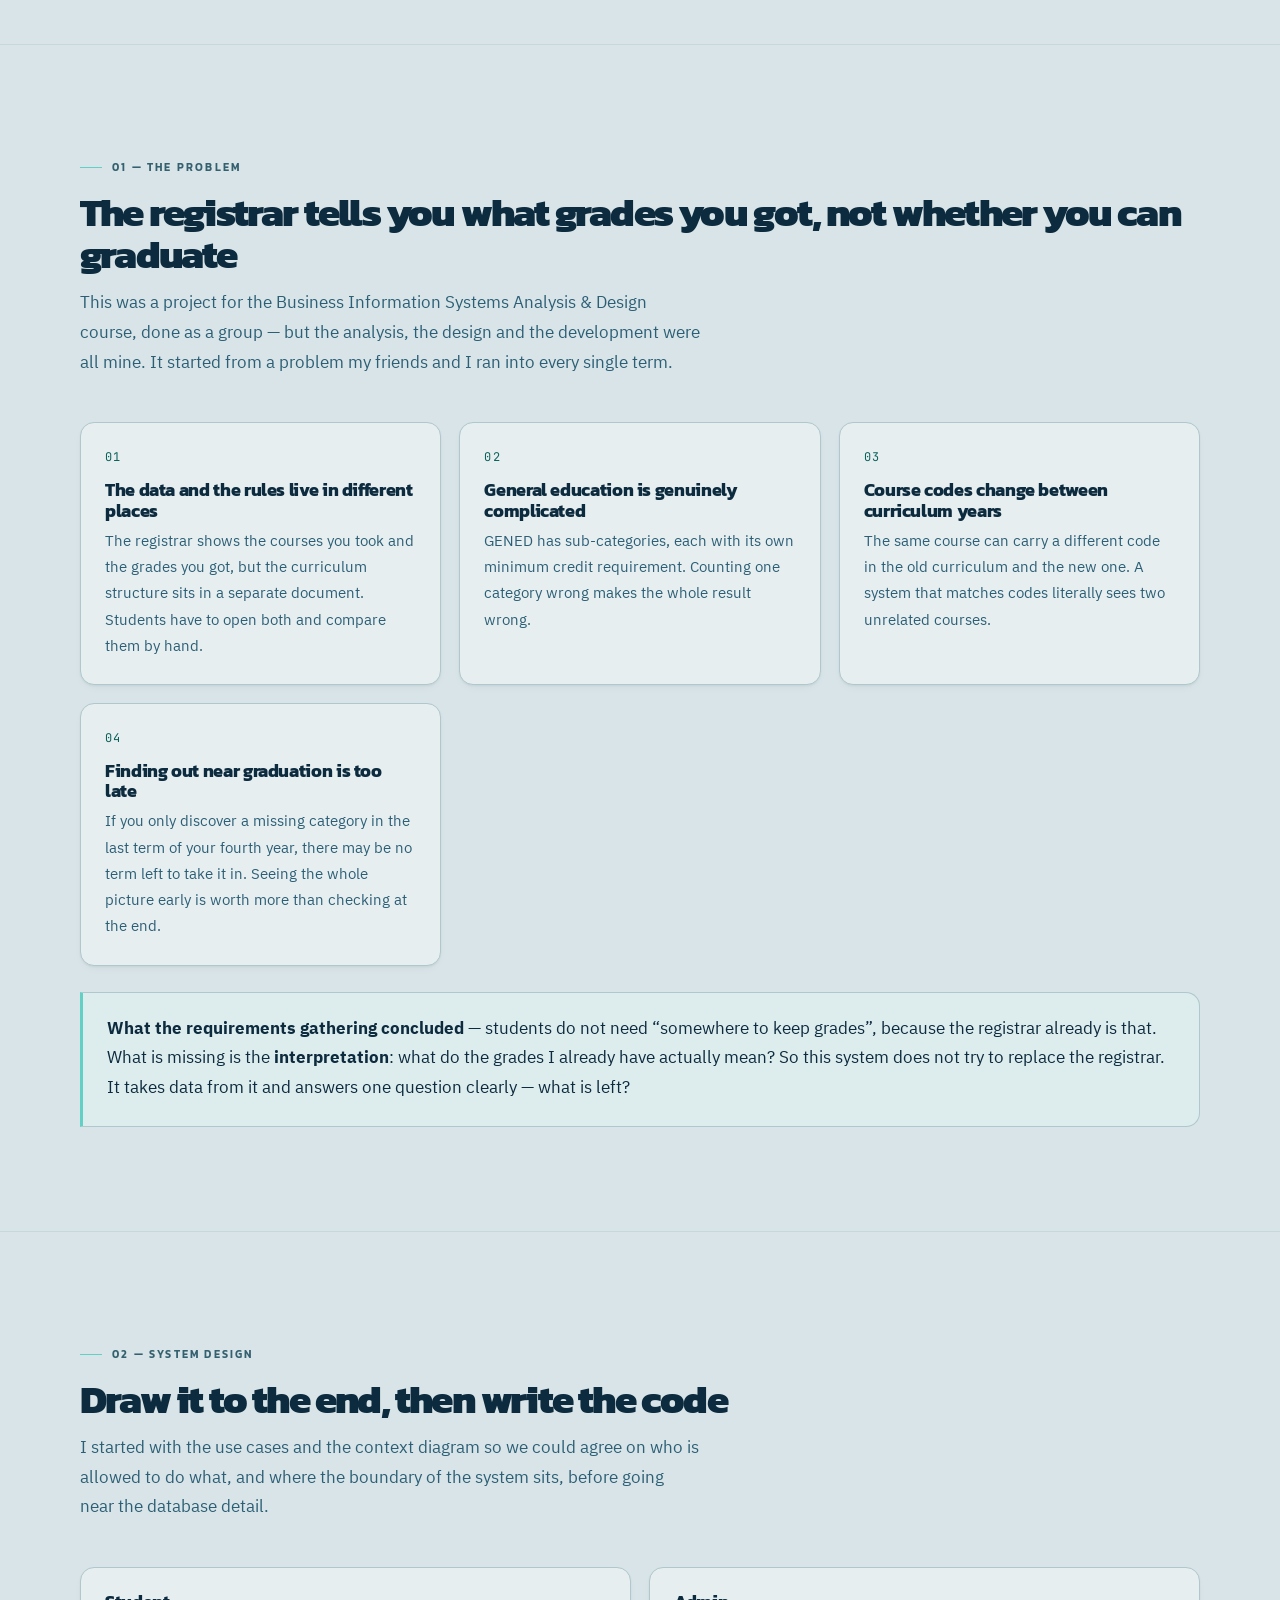
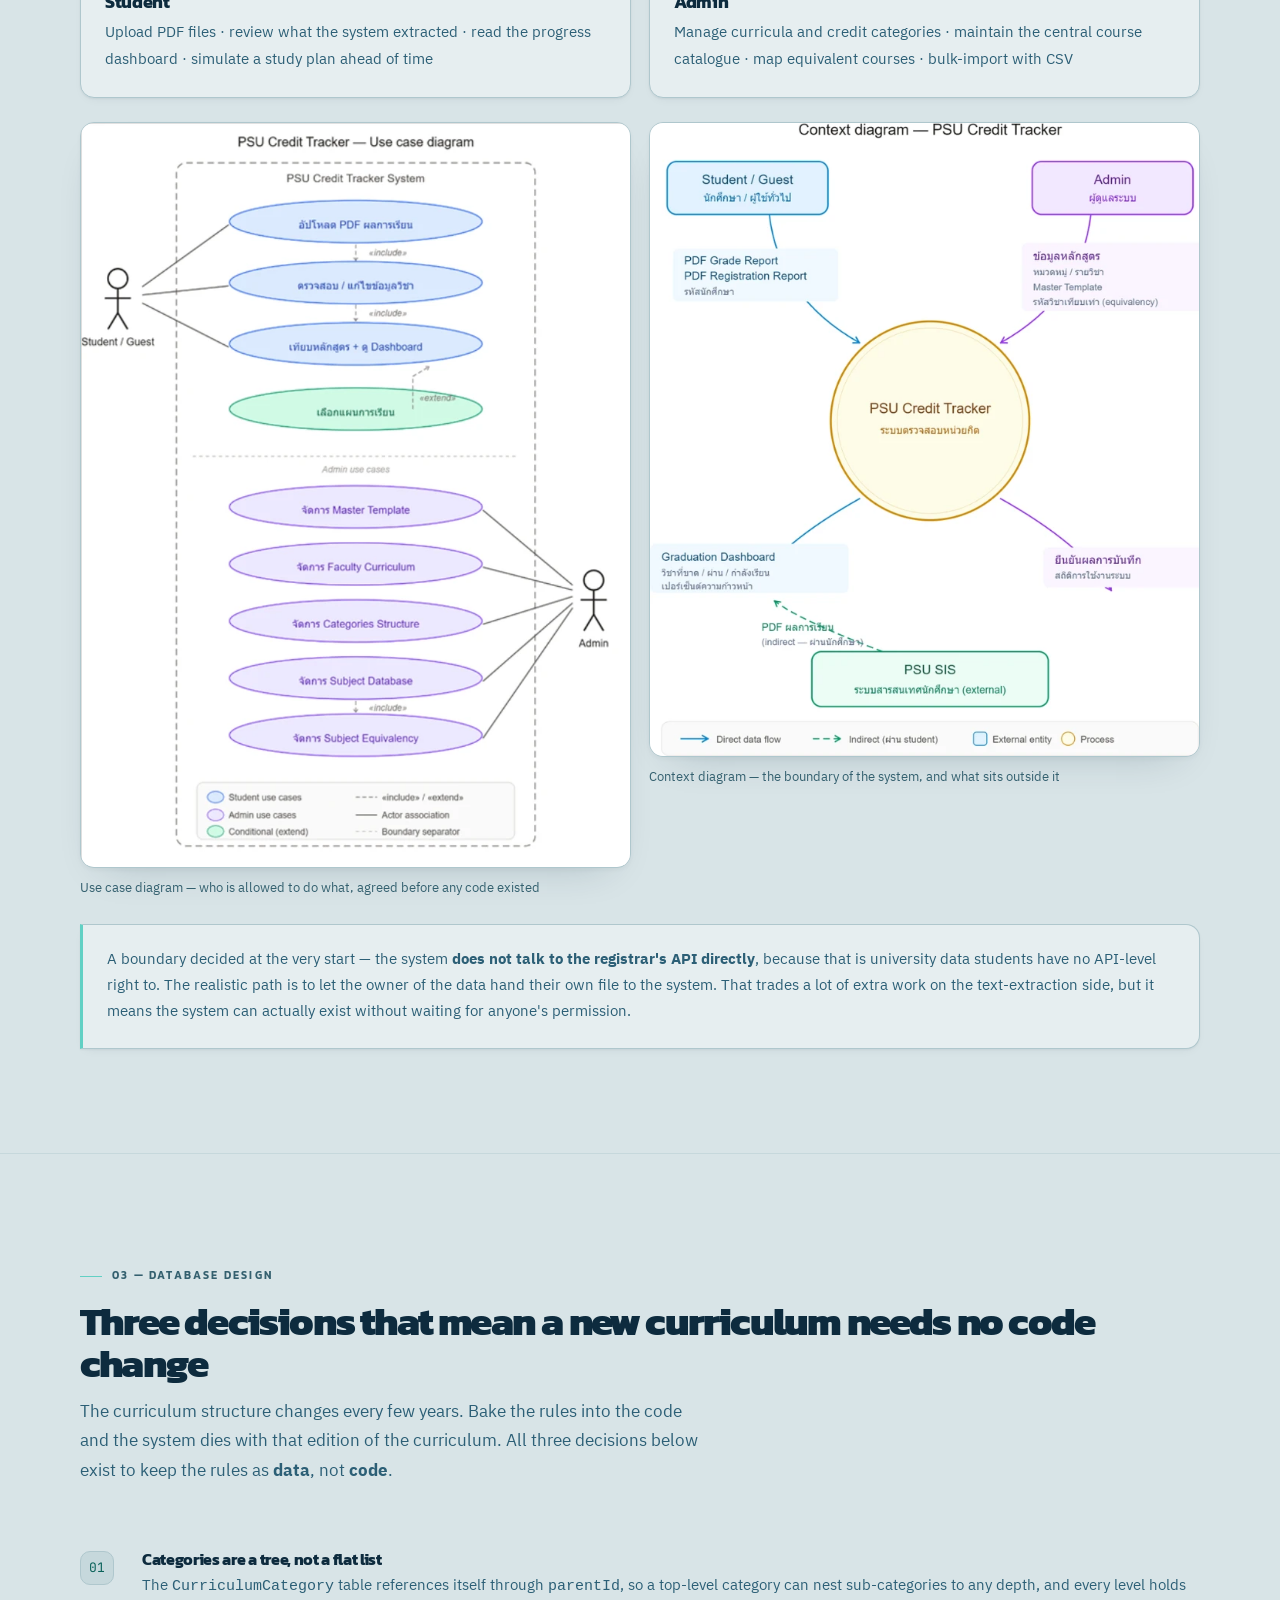
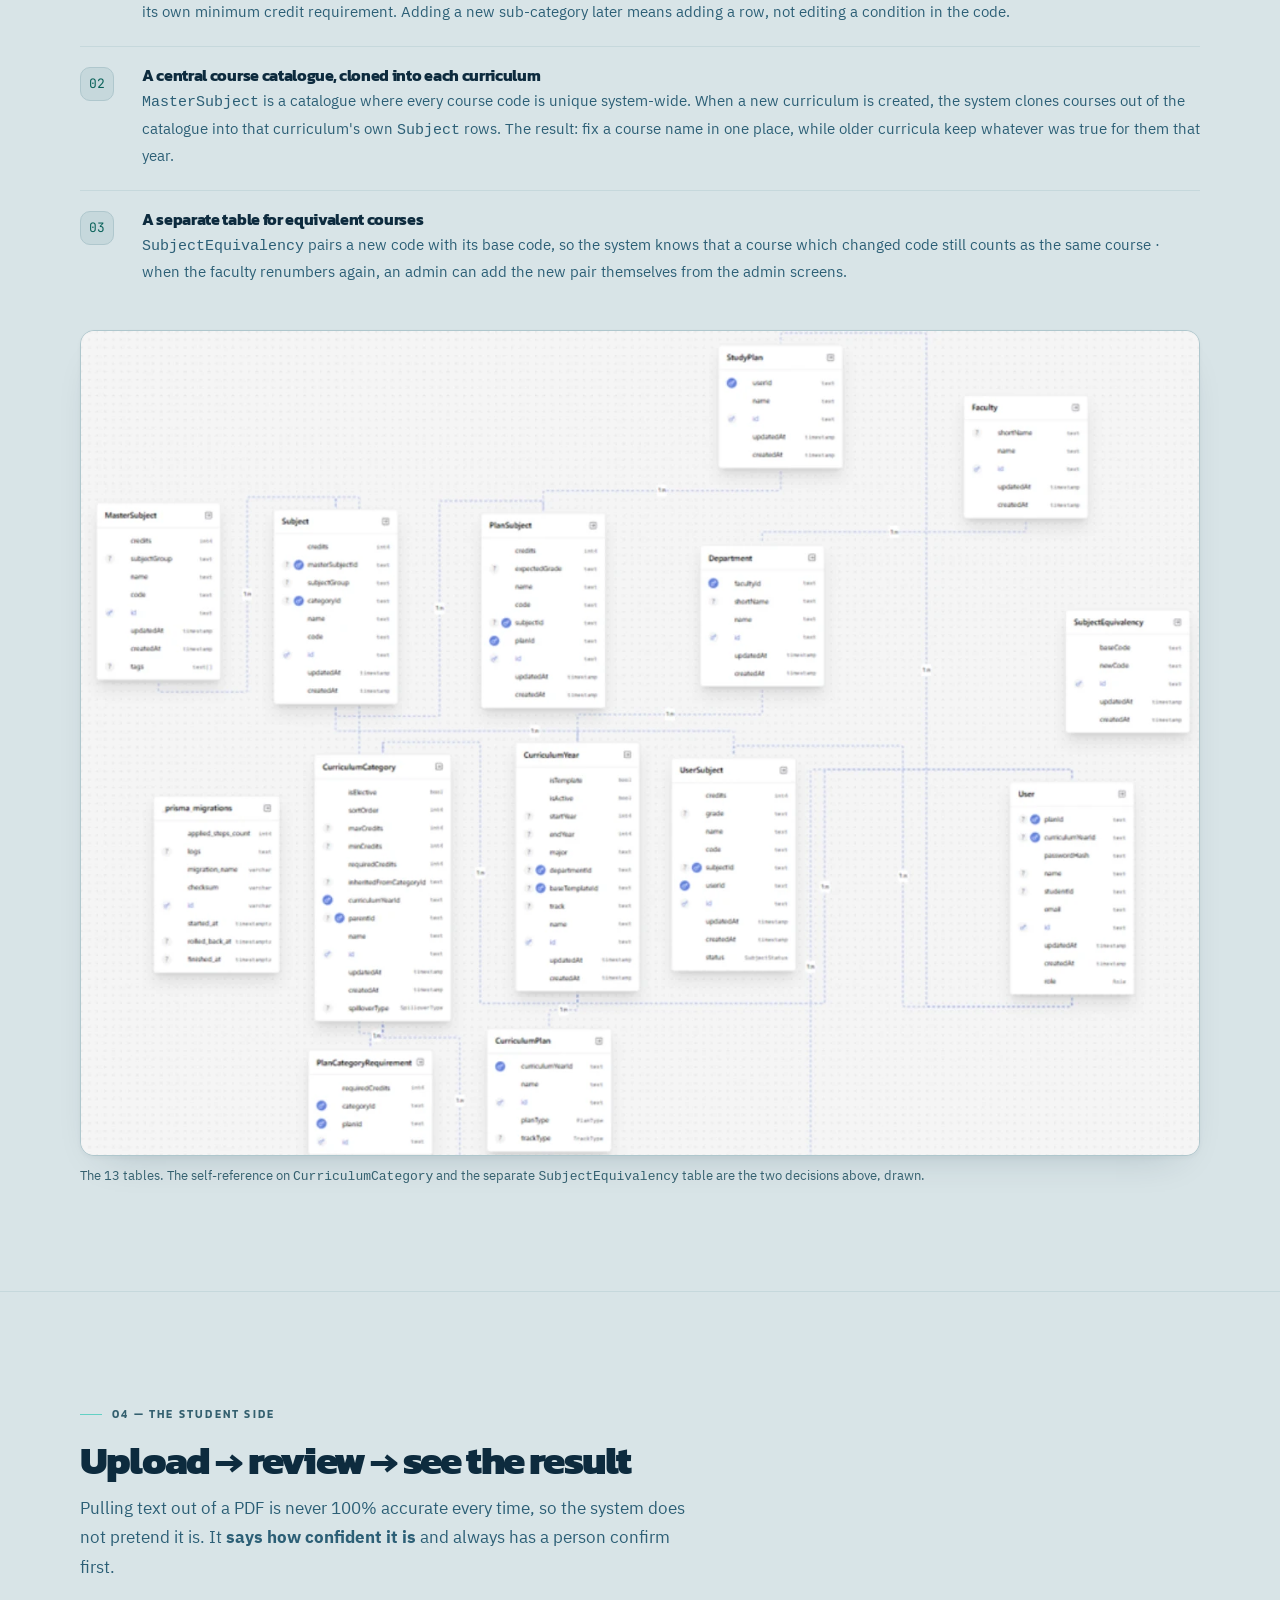
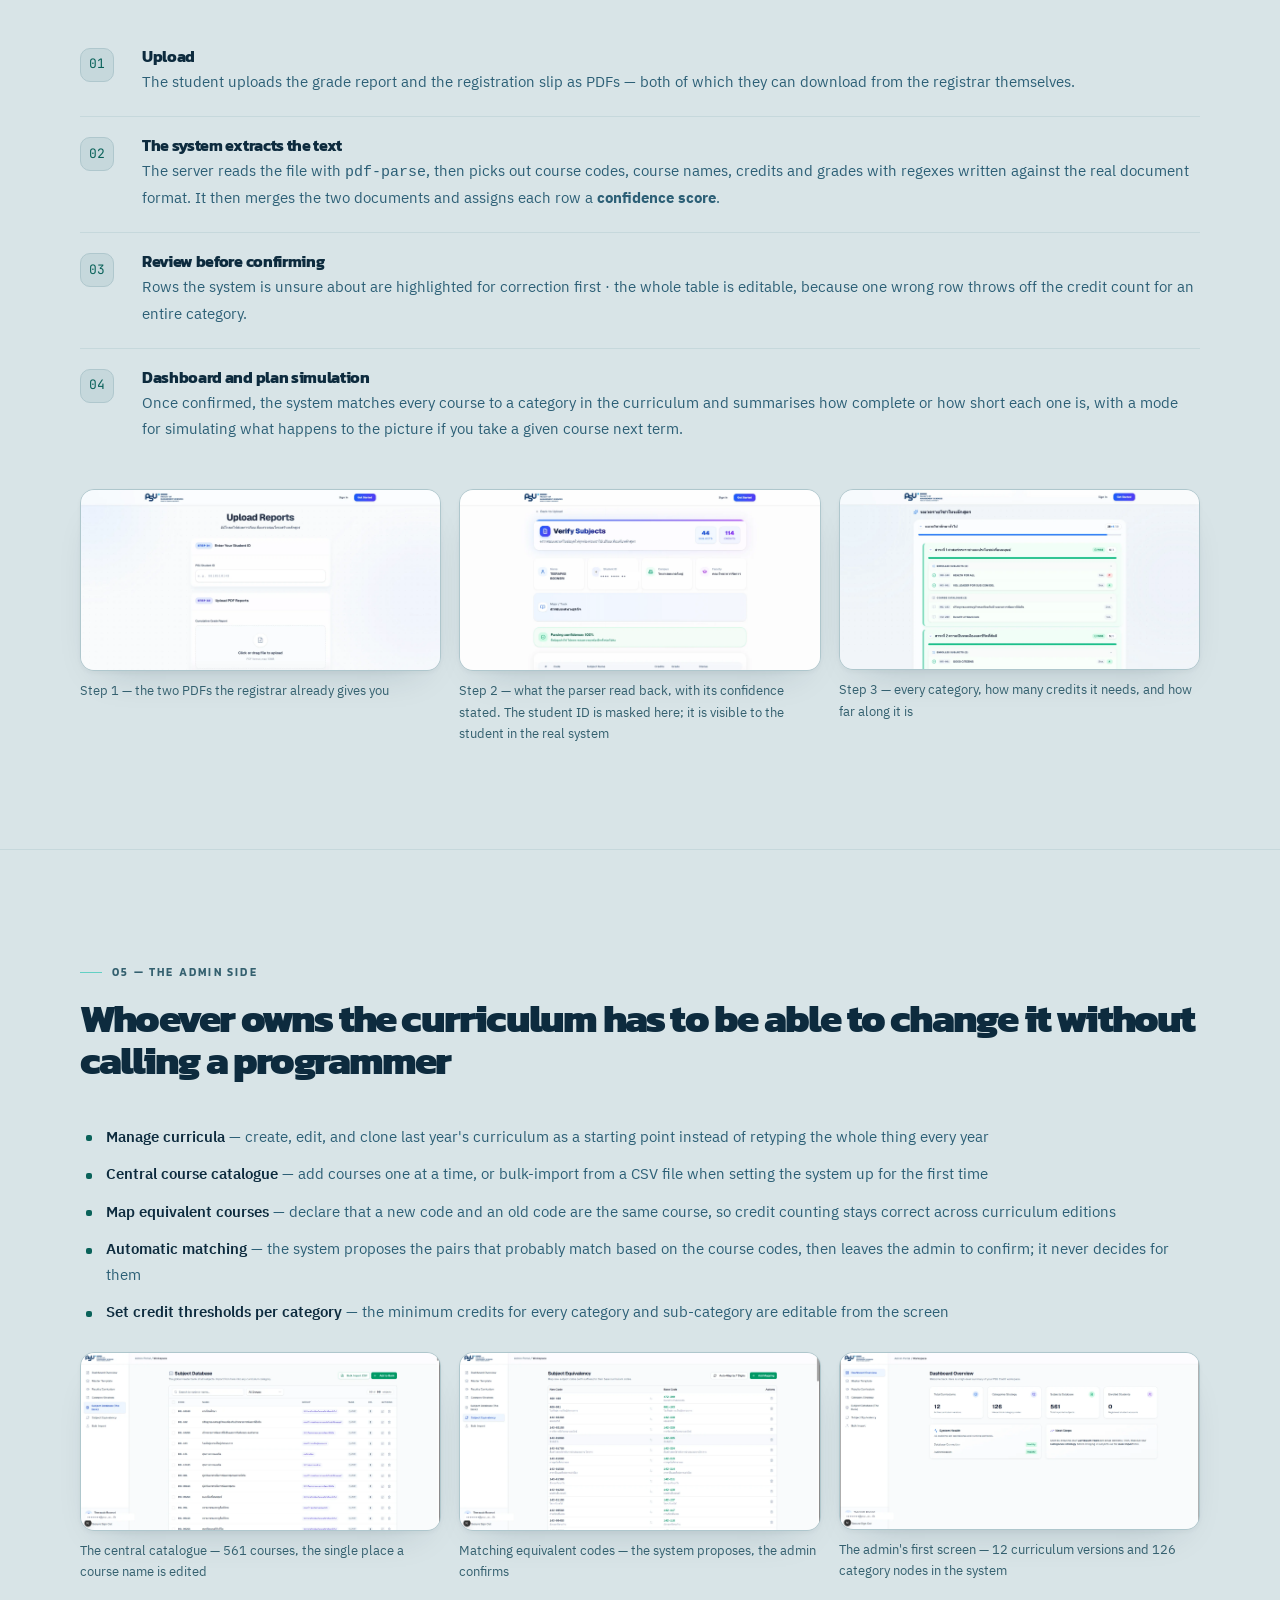
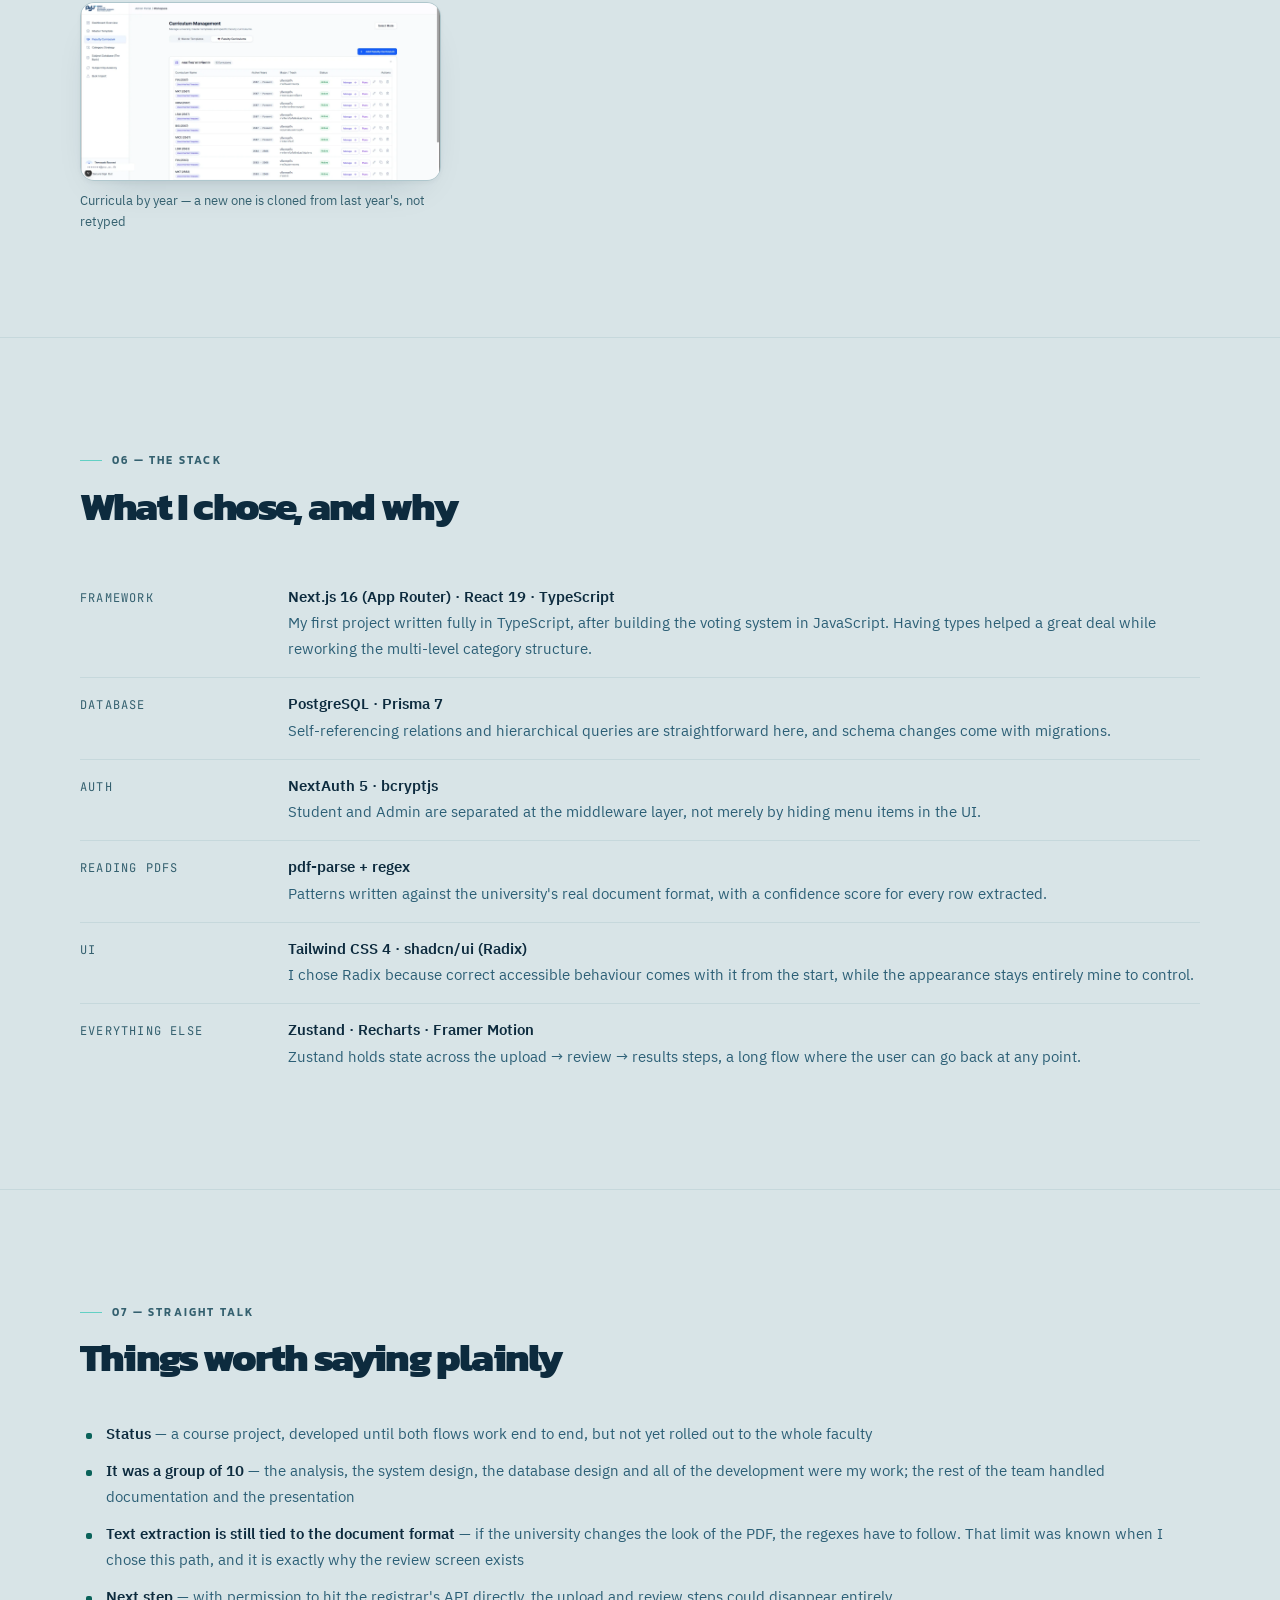
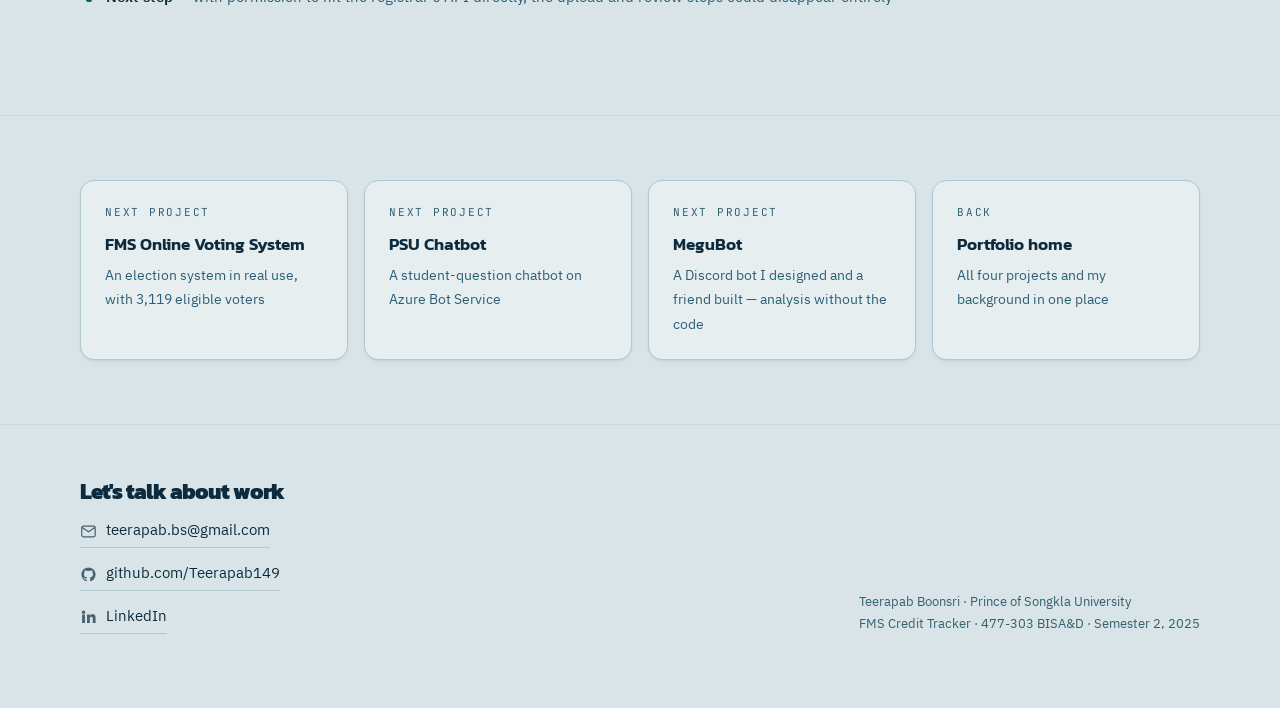
==== commit 95e60618: "fix: darken the paper again, and move two ink tokens with it Still too bright. #F0F5F6 → #E7EFF0 → #" ====
--- a/credit-tracker.html
+++ b/credit-tracker.html
@@ -5,7 +5,7 @@
 <meta name="viewport" content="width=device-width, initial-scale=1">
 <title>FMS Credit Tracker — Teerapab Boonsri</title>
 <meta name="description" content="A credit tracker for students of the Faculty of Management Sciences, PSU — upload a transcript as a PDF and the system reads it out and checks it against the curriculum structure automatically.">
-<meta name="theme-color" content="#E7EFF0">
+<meta name="theme-color" content="#D8E4E7">
 
 <meta property="og:type" content="article">
 <meta property="og:title" content="FMS Credit Tracker — case study">
--- a/assets/style.css
+++ b/assets/style.css
@@ -30,17 +30,17 @@
        --surface-2 = --paper-3    --dim   = --deep-4   --brand-ink= --deep
      Moved off the Verdure cream/moss/honey in 2026-07: too close to the
      template it was borrowed from. Every ratio below is measured. */
-  --bg:        #E7EFF0;   /* cool paper — identical to verdure.css --paper */
-  --surface:   #F5F9FA;   /* deliberately not pure white */
-  --surface-2: #D9E5E8;
-  --line:      #BFD3D7;
-  --line-soft: #D3E1E4;
-
-  --text:      #0D2B3E;   /* deep navy · 12.6:1 on --bg */
-  --muted:     #2C5F76;   /* deep-3    ·  6.0:1 on --bg */
-  --dim:       #3A6B80;   /* deep-4    ·  5.0:1 on --bg · 4.5:1 on --surface-2 — smallest legible */
-
-  --brand:     #0C6F66;   /* sea-ink · 5.2:1 on --bg — the only accent that may carry body text */
+  --bg:        #D8E4E7;   /* cool paper — identical to verdure.css --paper */
+  --surface:   #E6EEF0;   /* deliberately not pure white */
+  --surface-2: #C6D8DC;
+  --line:      #AFC7CD;
+  --line-soft: #C6D8DC;
+
+  --text:      #0D2B3E;   /* deep navy · 11.3:1 on --bg */
+  --muted:     #2C5F76;   /* deep-3    ·  5.4:1 on --bg */
+  --dim:       #34606F;   /* deep-4    ·  5.3:1 on --bg · 4.7:1 on --surface-2 — smallest legible */
+
+  --brand:     #0A625A;   /* sea-ink · 5.6:1 on --bg — the only accent that may carry body text */
   --brand-2:   #62D0C4;   /* sea · 1.7:1 — decorative only: rules, washes, hover fills */
   --brand-ink: #0D2B3E;   /* solid fills (buttons, active chips) are the navy, as on the landing page */
   --accent:    #14664A;   /* "verified / pass" semantics only; 6.2:1 on --bg — deliberately a
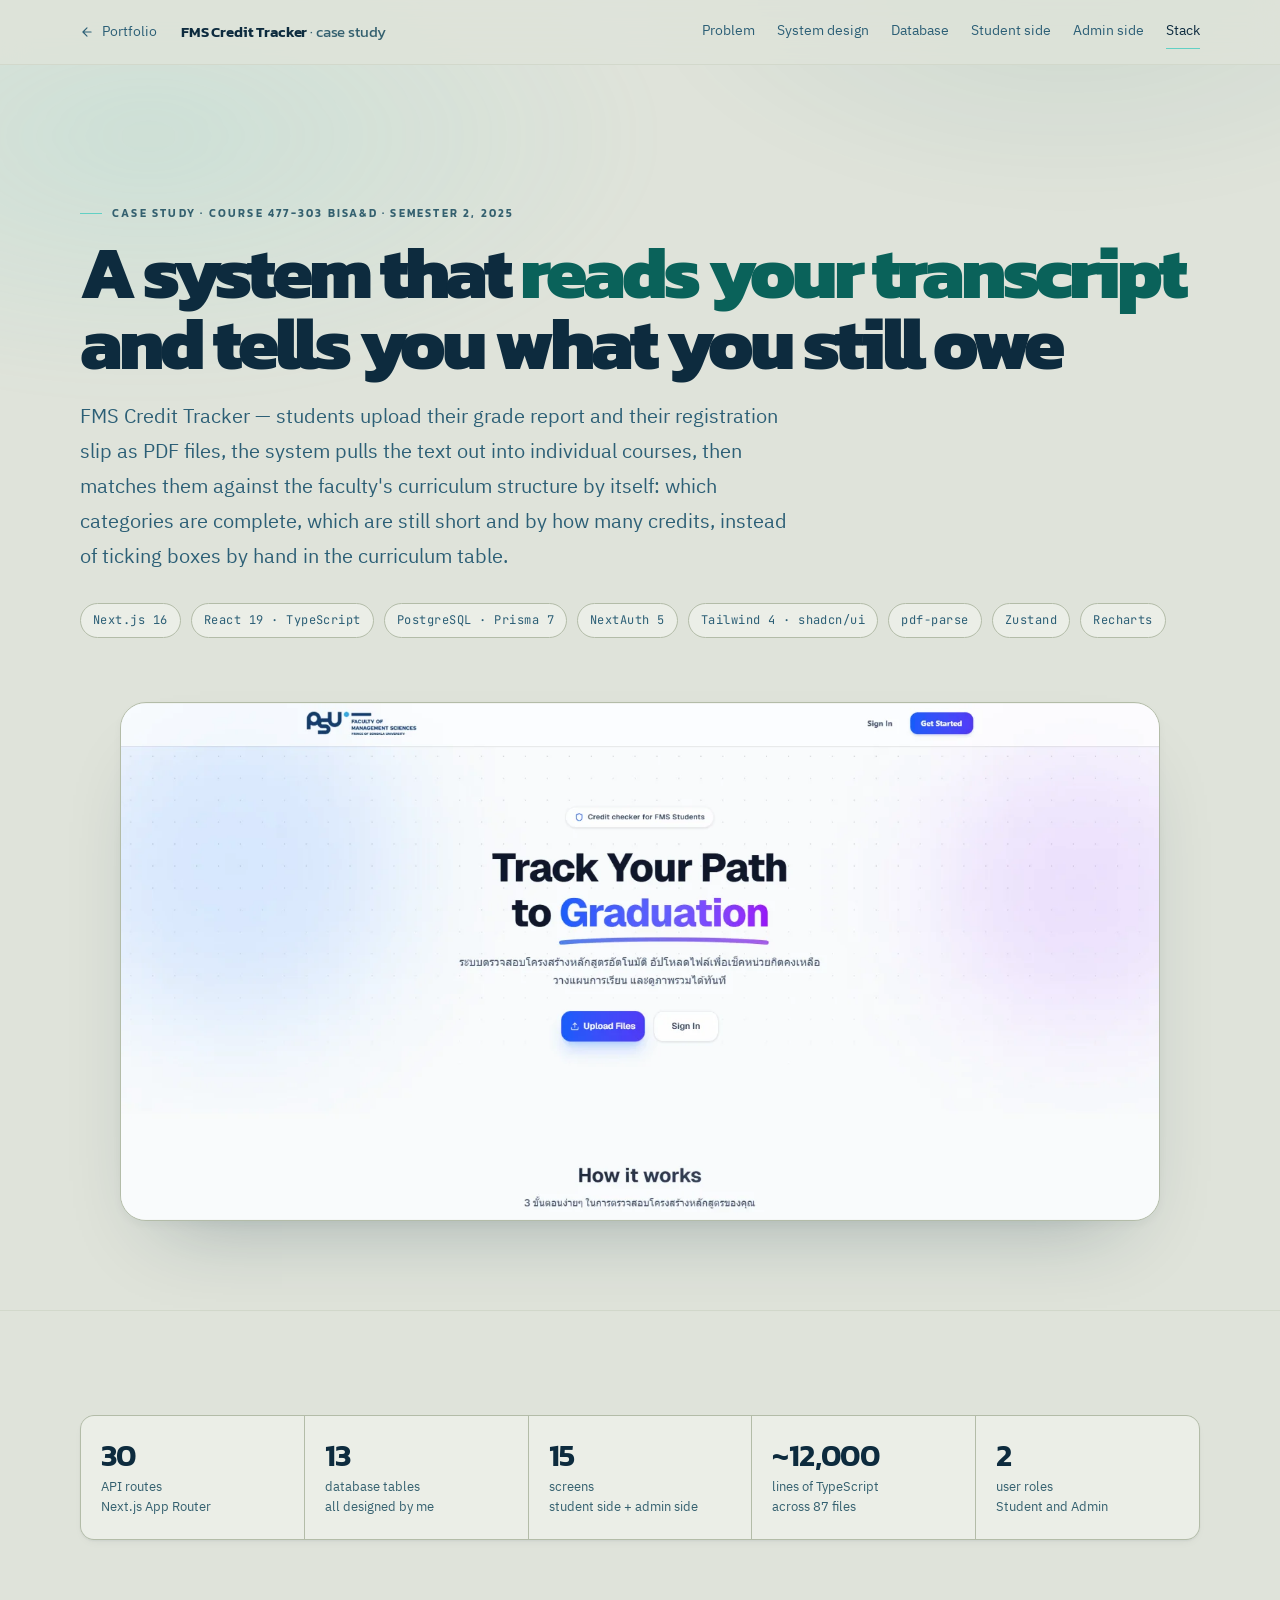
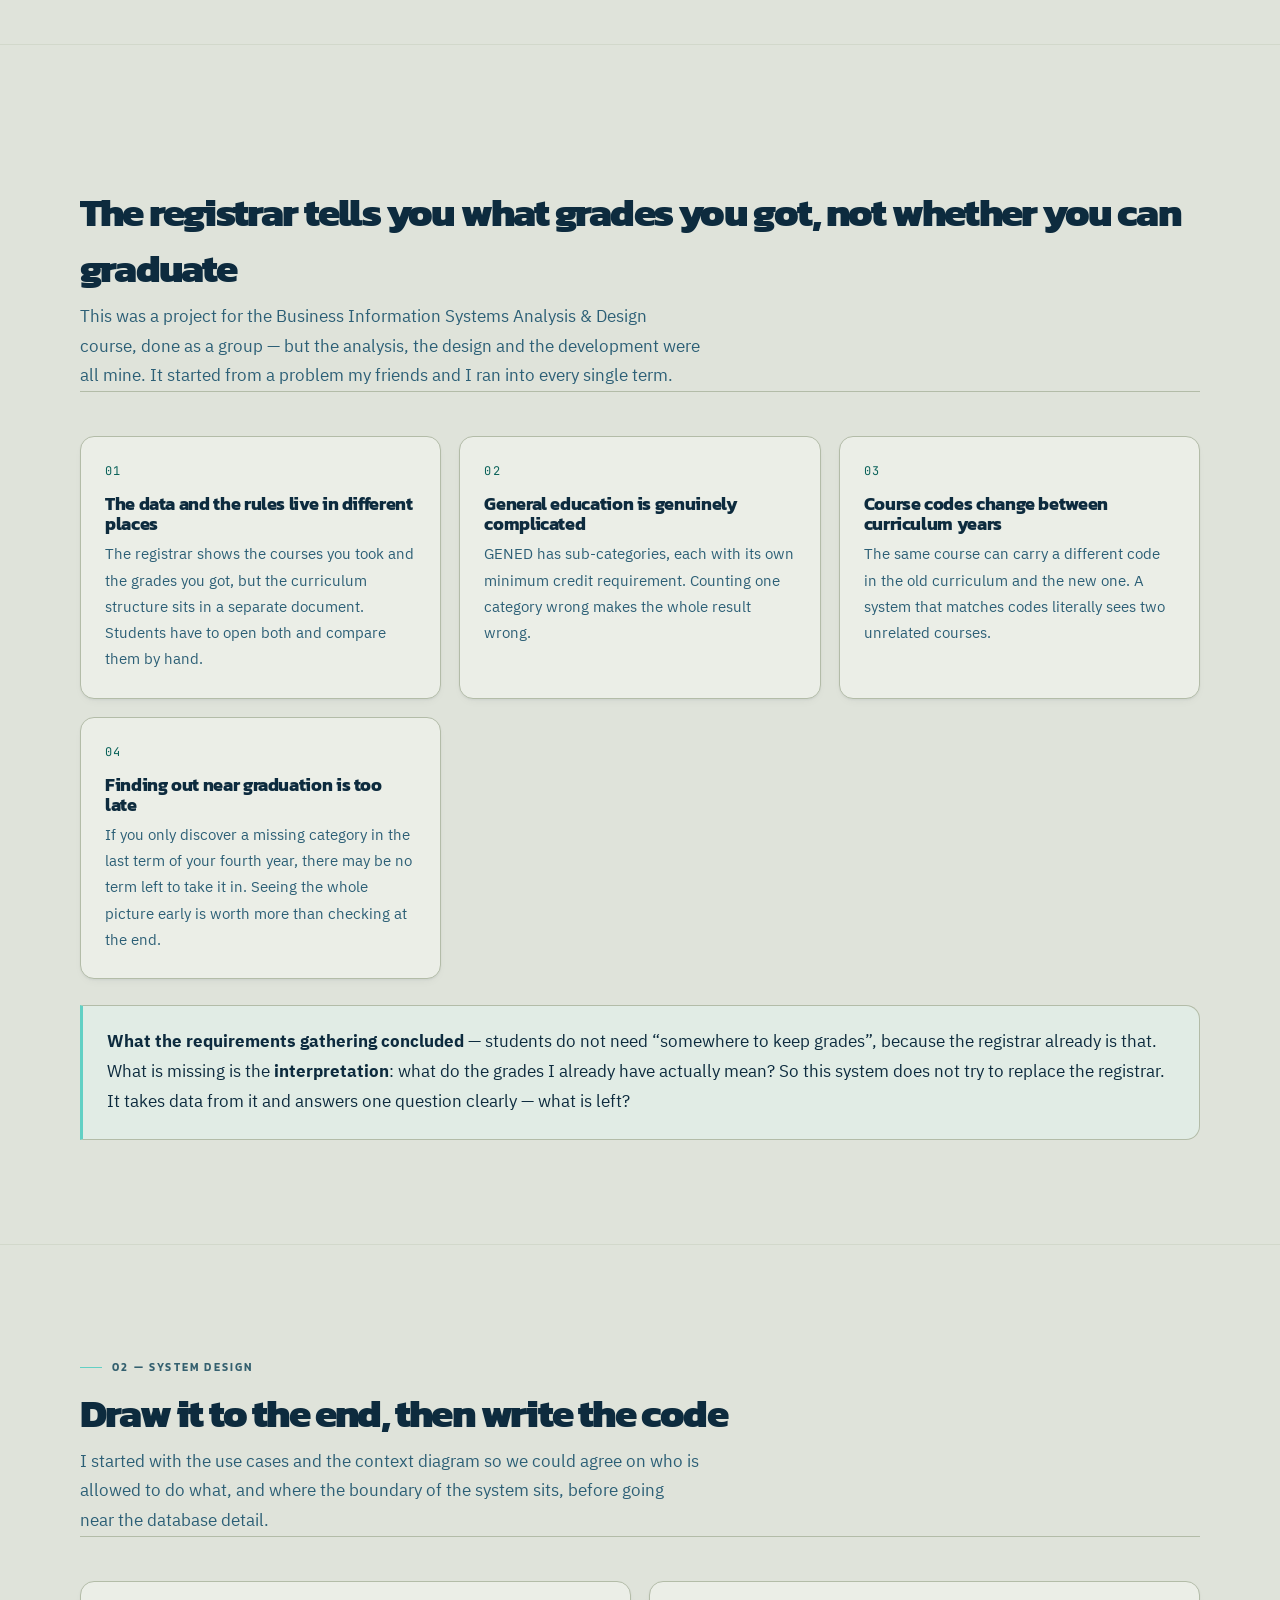
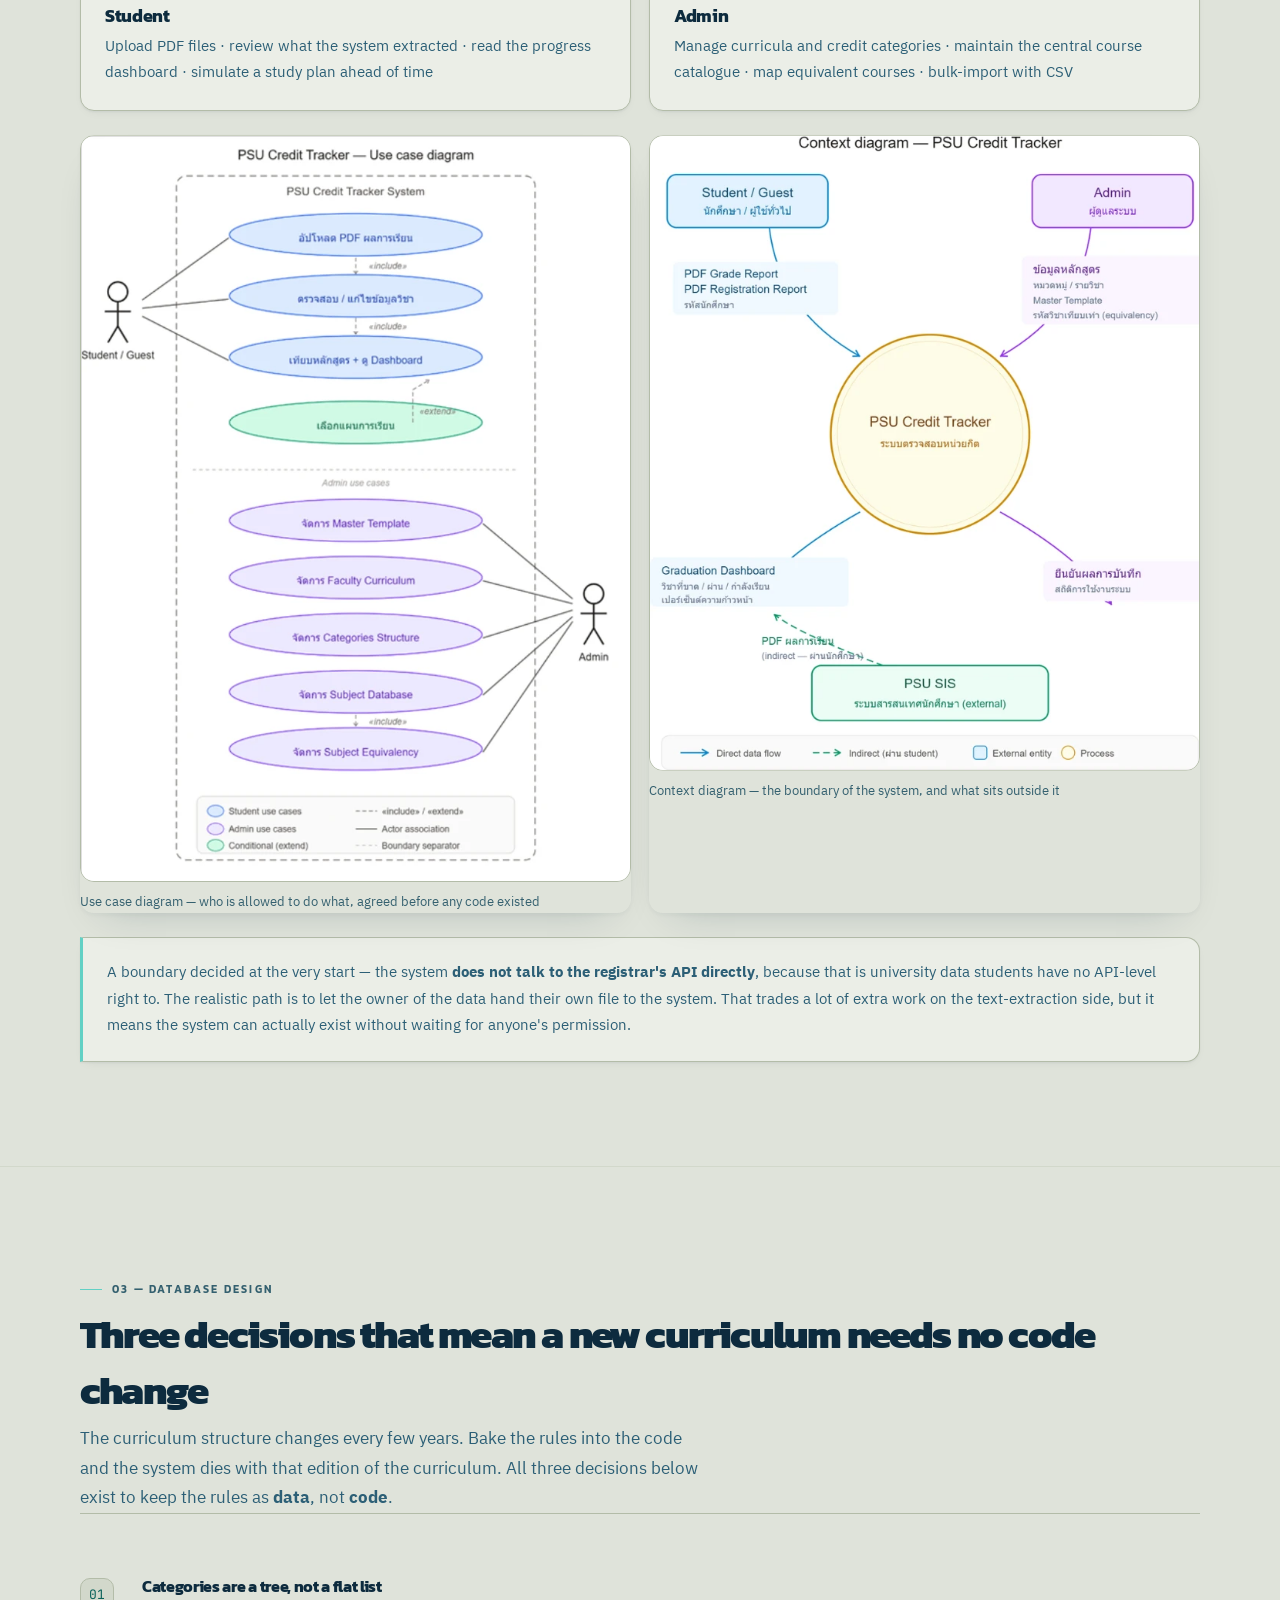
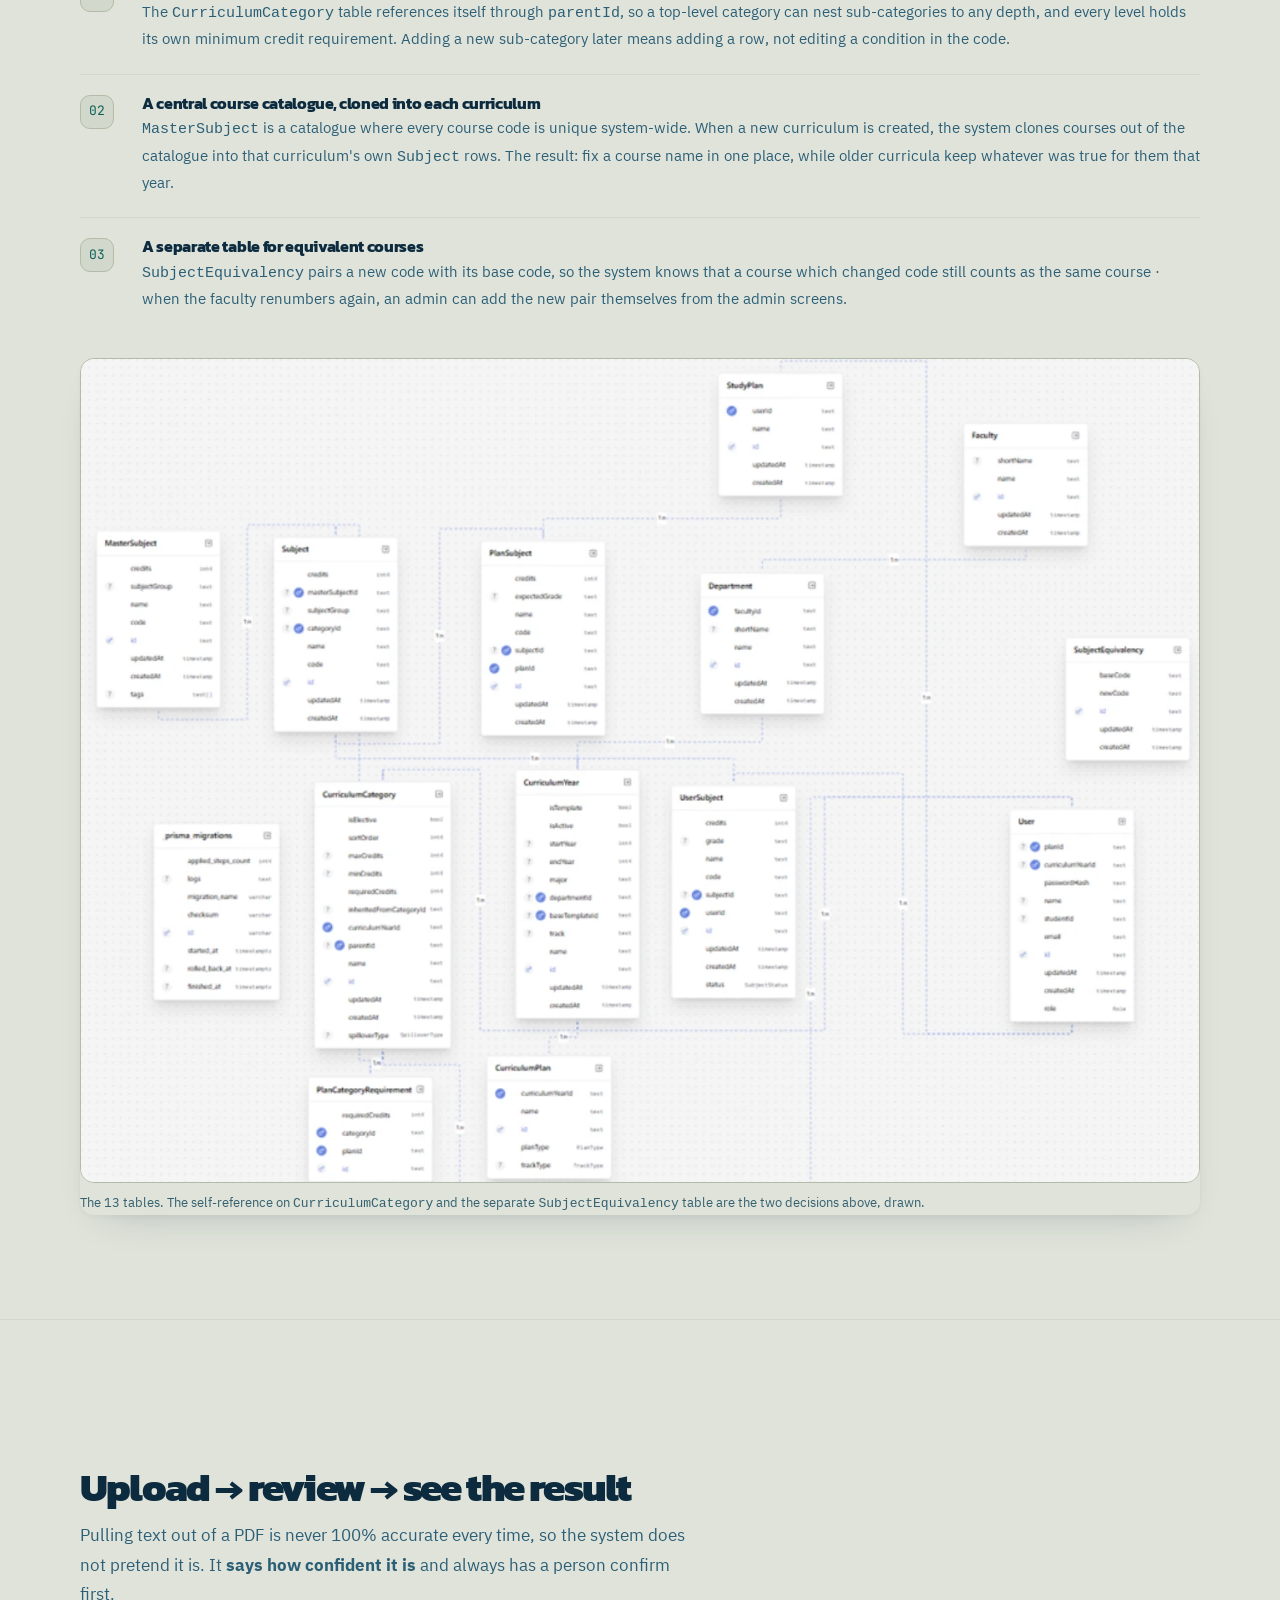
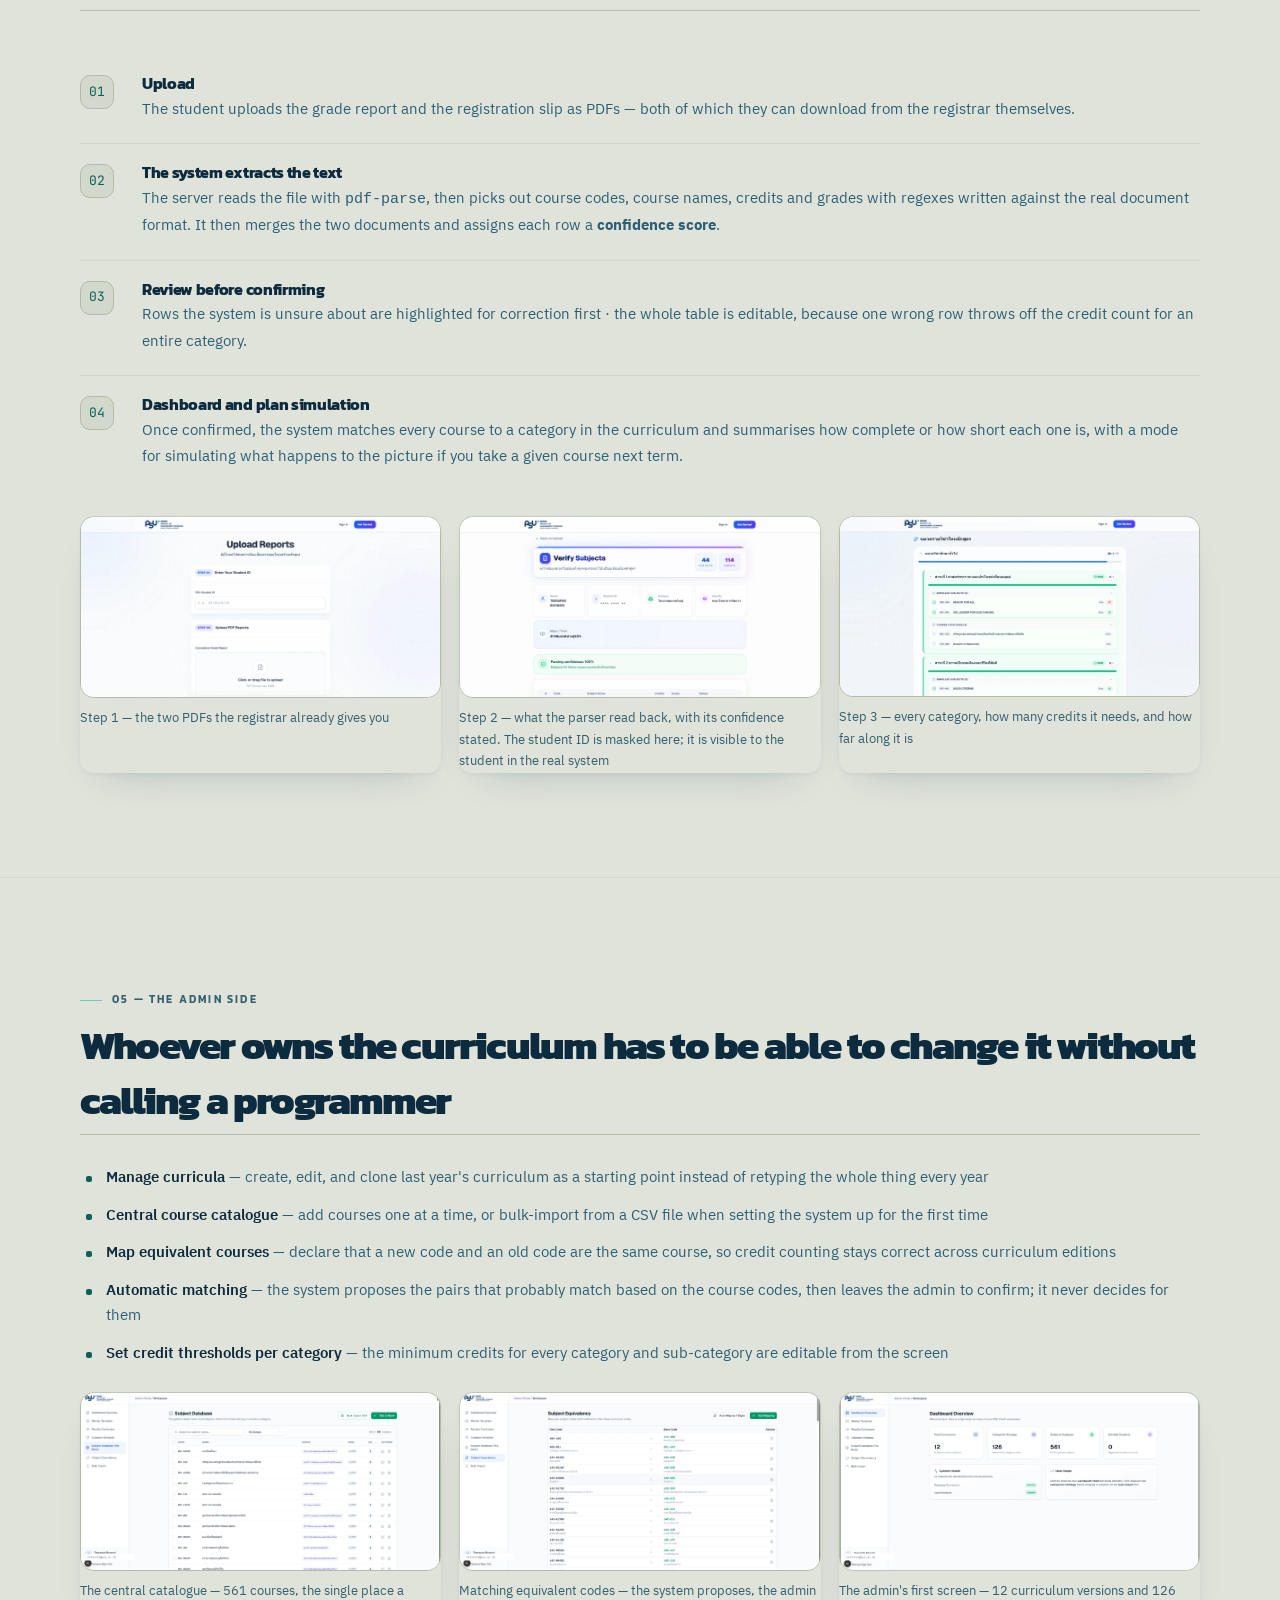
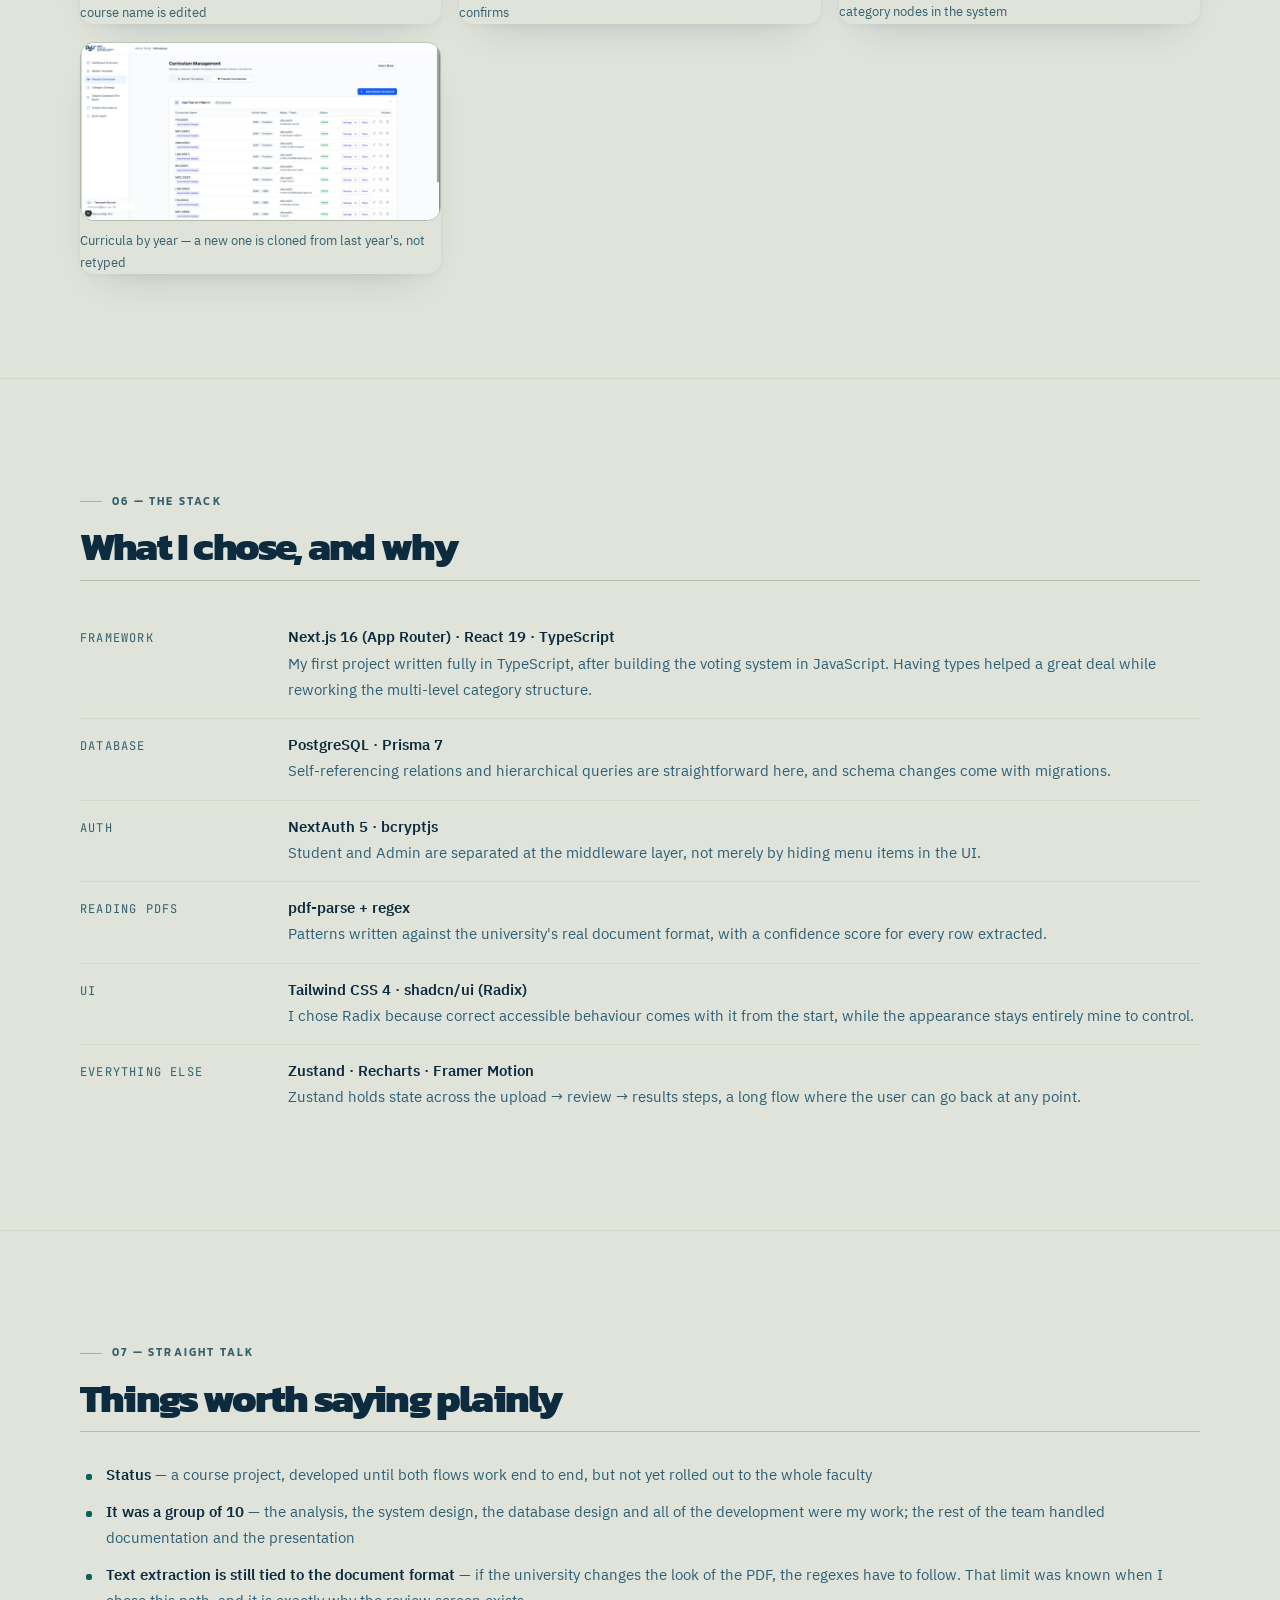
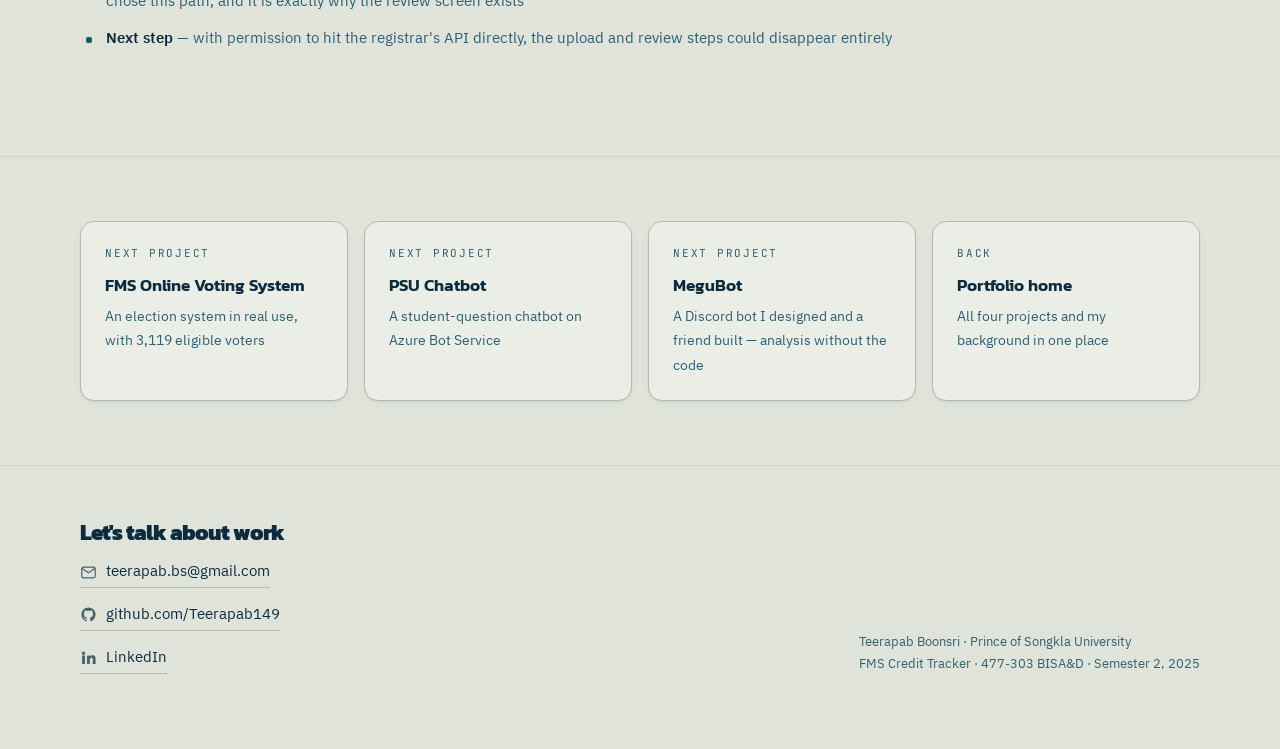
==== commit a94be764: "latest update" ====
--- a/credit-tracker.html
+++ b/credit-tracker.html
@@ -5,7 +5,7 @@
 <meta name="viewport" content="width=device-width, initial-scale=1">
 <title>FMS Credit Tracker — Teerapab Boonsri</title>
 <meta name="description" content="A credit tracker for students of the Faculty of Management Sciences, PSU — upload a transcript as a PDF and the system reads it out and checks it against the curriculum structure automatically.">
-<meta name="theme-color" content="#D8E4E7">
+<meta name="theme-color" content="#DFE3DA">
 
 <meta property="og:type" content="article">
 <meta property="og:title" content="FMS Credit Tracker — case study">
@@ -20,6 +20,9 @@
 <link href="https://fonts.googleapis.com/css2?family=Kanit:wght@400;500;600;700;800&family=IBM+Plex+Sans+Thai:wght@400;500;600&family=JetBrains+Mono:wght@400;500&display=swap" rel="stylesheet">
 <link rel="stylesheet" href="assets/style.css">
 <script>document.documentElement.classList.add('js-anim');</script>
+<!-- The arriving half of the page wipe. It has to run before first paint,
+     which is why it is here and not in nav.js. See assets/nav.js. -->
+<script>try{if(sessionStorage.getItem('nav'))document.documentElement.classList.add('nav-in');}catch(e){}</script>
 </head>
 <body>
 
@@ -48,15 +51,23 @@
 <!-- ── hero ────────────────────────────────────────────────────────────── -->
 <section class="hero">
   <div class="wrap">
-    <p class="eyebrow">Case study · Course 477-303 BISA&amp;D · Semester 2, 2025</p>
-    <h1>A system that <em>reads your transcript</em><br>and tells you what you still owe</h1>
-    <p class="hero__sub">
+    <!-- Mini title card. Four beats inside ~400ms, the short version of the
+         cover sequence on index.html: the label is stamped on, the headline
+         arrives a line at a time, the copy and chips rise, and the screenshot
+         is uncovered last — the picture is the payoff, so it lands after the
+         words rather than with them.
+         .stamp here and .up on every other eyebrow on the page is deliberate:
+         only the title card gets the loud entrance (plan law L1, one hero move
+         per scene). -->
+    <p class="eyebrow stamp">Case study · Course 477-303 BISA&amp;D · Semester 2, 2025</p>
+    <h1 class="lm up" style="--d:100ms">A system that <em>reads your transcript</em><br>and tells you what you still owe</h1>
+    <p class="hero__sub up" style="--d:240ms">
       FMS Credit Tracker — students upload their grade report and their registration slip as PDF
       files, the system pulls the text out into individual courses, then matches them against the
       faculty's curriculum structure by itself: which categories are complete, which are still
       short and by how many credits, instead of ticking boxes by hand in the curriculum table.
     </p>
-    <div class="hero__meta">
+    <div class="hero__meta up" style="--d:320ms">
       <span class="chip">Next.js 16</span>
       <span class="chip">React 19 · TypeScript</span>
       <span class="chip">PostgreSQL · Prisma 7</span>
@@ -67,7 +78,7 @@
       <span class="chip">Recharts</span>
     </div>
 
-    <figure class="hero__shot" style="margin-top: clamp(36px, 6vw, 64px)">
+    <figure class="hero__shot wipe" style="margin-top: clamp(36px, 6vw, 64px); --d:400ms">
       <img src="assets/img/credit/01-landing.webp" width="1600" height="796" fetchpriority="high"
            alt="The Credit Tracker landing page: Track Your Path to Graduation, with an upload button and a three-step explanation">
     </figure>
@@ -77,7 +88,7 @@
 <!-- ── stats ───────────────────────────────────────────────────────────── -->
 <section id="stats">
   <div class="wrap">
-    <div class="stats reveal">
+    <div class="stats up">
       <div class="stat"><b>30</b><span>API routes<br>Next.js App Router</span></div>
       <div class="stat"><b>13</b><span>database tables<br>all designed by me</span></div>
       <div class="stat"><b>15</b><span>screens<br>student side + admin side</span></div>
@@ -90,10 +101,10 @@
 <!-- ── problem ─────────────────────────────────────────────────────────── -->
 <section id="problem">
   <div class="wrap">
-    <div class="section-head reveal">
-      <p class="eyebrow">01 — The problem</p>
-      <h2>The registrar tells you what grades you got, not whether you can graduate</h2>
-      <p class="lede">
+    <div class="section-head draw">
+      <p class="eyebrow up">01 — The problem</p>
+      <h2 class="lm up" style="--d:80ms">The registrar tells you what grades you got, not whether you can graduate</h2>
+      <p class="lede up" style="--d:160ms">
         This was a project for the Business Information Systems Analysis &amp; Design course, done as
         a group — but the analysis, the design and the development were all mine. It started from a
         problem my friends and I ran into every single term.
@@ -101,29 +112,29 @@
     </div>
 
     <div class="grid grid--2">
-      <div class="card reveal">
-        <span class="card__num">01</span>
+      <div class="card up">
+        <span class="card__num stamp">01</span>
         <h3>The data and the rules live in different places</h3>
         <p>The registrar shows the courses you took and the grades you got, but the curriculum structure sits in a separate document. Students have to open both and compare them by hand.</p>
       </div>
-      <div class="card reveal" style="--d:60ms">
-        <span class="card__num">02</span>
+      <div class="card up" style="--d:60ms">
+        <span class="card__num stamp">02</span>
         <h3>General education is genuinely complicated</h3>
         <p>GENED has sub-categories, each with its own minimum credit requirement. Counting one category wrong makes the whole result wrong.</p>
       </div>
-      <div class="card reveal" style="--d:120ms">
-        <span class="card__num">03</span>
+      <div class="card up" style="--d:120ms">
+        <span class="card__num stamp">03</span>
         <h3>Course codes change between curriculum years</h3>
         <p>The same course can carry a different code in the old curriculum and the new one. A system that matches codes literally sees two unrelated courses.</p>
       </div>
-      <div class="card reveal" style="--d:180ms">
-        <span class="card__num">04</span>
+      <div class="card up" style="--d:180ms">
+        <span class="card__num stamp">04</span>
         <h3>Finding out near graduation is too late</h3>
         <p>If you only discover a missing category in the last term of your fourth year, there may be no term left to take it in. Seeing the whole picture early is worth more than checking at the end.</p>
       </div>
     </div>
 
-    <div class="callout reveal" style="margin-top:26px">
+    <div class="callout up" style="margin-top:26px">
       <p>
         <strong>What the requirements gathering concluded</strong> — students do not need “somewhere
         to keep grades”, because the registrar already is that. What is missing is the
@@ -138,40 +149,40 @@
 <!-- ── system design ───────────────────────────────────────────────────── -->
 <section id="design">
   <div class="wrap">
-    <div class="section-head reveal">
-      <p class="eyebrow">02 — System design</p>
-      <h2>Draw it to the end, then write the code</h2>
-      <p class="lede">
+    <div class="section-head draw">
+      <p class="eyebrow up">02 — System design</p>
+      <h2 class="lm up" style="--d:80ms">Draw it to the end, then write the code</h2>
+      <p class="lede up" style="--d:160ms">
         I started with the use cases and the context diagram so we could agree on who is allowed to
         do what, and where the boundary of the system sits, before going near the database detail.
       </p>
     </div>
 
     <div class="grid grid--2">
-      <div class="card reveal">
+      <div class="card up">
         <h3>Student</h3>
         <p>Upload PDF files · review what the system extracted · read the progress dashboard · simulate a study plan ahead of time</p>
       </div>
-      <div class="card reveal" style="--d:60ms">
+      <div class="card up" style="--d:60ms">
         <h3>Admin</h3>
         <p>Manage curricula and credit categories · maintain the central course catalogue · map equivalent courses · bulk-import with CSV</p>
       </div>
     </div>
 
-    <div class="figure-grid reveal" style="margin-top:24px">
-      <figure class="figure">
+    <div class="figure-grid" style="margin-top:24px">
+      <figure class="figure wipe">
         <img src="assets/img/credit/10-usecase.webp" width="744" height="1009" loading="lazy"
              alt="Use case diagram showing what a Student can do and what an Admin can do, and where the two overlap">
         <figcaption>Use case diagram — who is allowed to do what, agreed before any code existed</figcaption>
       </figure>
-      <figure class="figure">
+      <figure class="figure wipe" style="--d:90ms">
         <img src="assets/img/credit/11-context.webp" width="712" height="821" loading="lazy"
              alt="Context diagram showing the system in the middle with the student and the curriculum admin as external entities">
         <figcaption>Context diagram — the boundary of the system, and what sits outside it</figcaption>
       </figure>
     </div>
 
-    <div class="callout callout--plain reveal" style="margin-top:24px">
+    <div class="callout callout--plain up" style="margin-top:24px">
       <p>
         A boundary decided at the very start — the system
         <strong>does not talk to the registrar's API directly</strong>, because that is university
@@ -186,18 +197,18 @@
 <!-- ── database ────────────────────────────────────────────────────────── -->
 <section id="database">
   <div class="wrap">
-    <div class="section-head reveal">
-      <p class="eyebrow">03 — Database design</p>
-      <h2>Three decisions that mean a new curriculum needs no code change</h2>
-      <p class="lede">
+    <div class="section-head draw">
+      <p class="eyebrow up">03 — Database design</p>
+      <h2 class="lm up" style="--d:80ms">Three decisions that mean a new curriculum needs no code change</h2>
+      <p class="lede up" style="--d:160ms">
         The curriculum structure changes every few years. Bake the rules into the code and the system
         dies with that edition of the curriculum. All three decisions below exist to keep the rules
         as <strong>data</strong>, not <strong>code</strong>.
       </p>
     </div>
 
-    <div class="flow reveal">
-      <div class="flow__step">
+    <div class="flow">
+      <div class="flow__step up">
         <span class="flow__dot">01</span>
         <div>
           <h3>Categories are a tree, not a flat list</h3>
@@ -209,7 +220,7 @@
           </p>
         </div>
       </div>
-      <div class="flow__step">
+      <div class="flow__step up" style="--d:60ms">
         <span class="flow__dot">02</span>
         <div>
           <h3>A central course catalogue, cloned into each curriculum</h3>
@@ -221,7 +232,7 @@
           </p>
         </div>
       </div>
-      <div class="flow__step">
+      <div class="flow__step up" style="--d:120ms">
         <span class="flow__dot">03</span>
         <div>
           <h3>A separate table for equivalent courses</h3>
@@ -234,7 +245,7 @@
       </div>
     </div>
 
-    <figure class="figure reveal" style="margin-top:24px">
+    <figure class="figure wipe" style="margin-top:24px">
       <img src="assets/img/credit/12-er.webp" width="1310" height="965" loading="lazy"
            alt="ER diagram of the 13 tables, including CurriculumCategory referencing itself through parentId and the SubjectEquivalency pairing table">
       <figcaption>The 13 tables. The self-reference on <code>CurriculumCategory</code> and the separate
@@ -246,24 +257,24 @@
 <!-- ── student flow ────────────────────────────────────────────────────── -->
 <section id="student">
   <div class="wrap">
-    <div class="section-head reveal">
-      <p class="eyebrow">04 — The student side</p>
-      <h2>Upload → review → see the result</h2>
-      <p class="lede">
+    <div class="section-head draw">
+      <p class="eyebrow up">04 — The student side</p>
+      <h2 class="lm up" style="--d:80ms">Upload → review → see the result</h2>
+      <p class="lede up" style="--d:160ms">
         Pulling text out of a PDF is never 100% accurate every time, so the system does not pretend
         it is. It <strong>says how confident it is</strong> and always has a person confirm first.
       </p>
     </div>
 
-    <div class="flow reveal">
-      <div class="flow__step">
+    <div class="flow">
+      <div class="flow__step up">
         <span class="flow__dot">01</span>
         <div>
           <h3>Upload</h3>
           <p>The student uploads the grade report and the registration slip as PDFs — both of which they can download from the registrar themselves.</p>
         </div>
       </div>
-      <div class="flow__step">
+      <div class="flow__step up" style="--d:60ms">
         <span class="flow__dot">02</span>
         <div>
           <h3>The system extracts the text</h3>
@@ -275,7 +286,7 @@
           </p>
         </div>
       </div>
-      <div class="flow__step">
+      <div class="flow__step up" style="--d:120ms">
         <span class="flow__dot">03</span>
         <div>
           <h3>Review before confirming</h3>
@@ -285,7 +296,7 @@
           </p>
         </div>
       </div>
-      <div class="flow__step">
+      <div class="flow__step up" style="--d:180ms">
         <span class="flow__dot">04</span>
         <div>
           <h3>Dashboard and plan simulation</h3>
@@ -298,19 +309,19 @@
       </div>
     </div>
 
-    <div class="figure-grid reveal" style="margin-top:26px">
-      <figure class="figure">
+    <div class="figure-grid" style="margin-top:26px">
+      <figure class="figure wipe">
         <img src="assets/img/credit/02-upload.webp" width="1600" height="800" loading="lazy"
              alt="Upload screen with drop zones for the grade report and the registration slip">
         <figcaption>Step 1 — the two PDFs the registrar already gives you</figcaption>
       </figure>
-      <figure class="figure">
+      <figure class="figure wipe" style="--d:90ms">
         <img src="assets/img/credit/03-verify.webp" width="1600" height="801" loading="lazy"
              alt="Review screen showing the details read out of the PDF and a parsing confidence of 100 percent">
         <figcaption>Step 2 — what the parser read back, with its confidence stated. The student ID is
           masked here; it is visible to the student in the real system</figcaption>
       </figure>
-      <figure class="figure">
+      <figure class="figure wipe" style="--d:180ms">
         <img src="assets/img/credit/05-results.webp" width="1600" height="797" loading="lazy"
              alt="Results grouped by curriculum category, each with a progress bar and a pass or short marker">
         <figcaption>Step 3 — every category, how many credits it needs, and how far along it is</figcaption>
@@ -322,12 +333,12 @@
 <!-- ── admin flow ──────────────────────────────────────────────────────── -->
 <section id="admin">
   <div class="wrap">
-    <div class="section-head reveal">
-      <p class="eyebrow">05 — The admin side</p>
-      <h2>Whoever owns the curriculum has to be able to change it without calling a programmer</h2>
-    </div>
-
-    <ul class="clean reveal">
+    <div class="section-head draw">
+      <p class="eyebrow up">05 — The admin side</p>
+      <h2 class="lm up" style="--d:80ms">Whoever owns the curriculum has to be able to change it without calling a programmer</h2>
+    </div>
+
+    <ul class="clean up">
       <li><strong>Manage curricula</strong> — create, edit, and clone last year's curriculum as a starting point instead of retyping the whole thing every year</li>
       <li><strong>Central course catalogue</strong> — add courses one at a time, or bulk-import from a CSV file when setting the system up for the first time</li>
       <li><strong>Map equivalent courses</strong> — declare that a new code and an old code are the same course, so credit counting stays correct across curriculum editions</li>
@@ -335,23 +346,23 @@
       <li><strong>Set credit thresholds per category</strong> — the minimum credits for every category and sub-category are editable from the screen</li>
     </ul>
 
-    <div class="figure-grid reveal" style="margin-top:26px">
-      <figure class="figure">
+    <div class="figure-grid" style="margin-top:26px">
+      <figure class="figure wipe">
         <img src="assets/img/credit/22-admin-subjects.webp" width="1600" height="789" loading="lazy"
              alt="The central course catalogue listing 561 subjects with their codes, groups and credits">
         <figcaption>The central catalogue — 561 courses, the single place a course name is edited</figcaption>
       </figure>
-      <figure class="figure">
+      <figure class="figure wipe" style="--d:90ms">
         <img src="assets/img/credit/23-admin-match.webp" width="1600" height="789" loading="lazy"
              alt="The subject matching screen, pairing course codes that are equivalent across curriculum editions">
         <figcaption>Matching equivalent codes — the system proposes, the admin confirms</figcaption>
       </figure>
-      <figure class="figure">
+      <figure class="figure wipe" style="--d:180ms">
         <img src="assets/img/credit/20-admin-dashboard.webp" width="1600" height="786" loading="lazy"
              alt="Admin dashboard: 12 curriculum versions, 126 category nodes, 561 subjects, and system health checks">
         <figcaption>The admin's first screen — 12 curriculum versions and 126 category nodes in the system</figcaption>
       </figure>
-      <figure class="figure">
+      <figure class="figure wipe" style="--d:270ms">
         <img src="assets/img/credit/21-admin-curriculum.webp" width="1600" height="788" loading="lazy"
              alt="Faculty curriculum management screen listing curriculum versions by year">
         <figcaption>Curricula by year — a new one is cloned from last year's, not retyped</figcaption>
@@ -363,12 +374,12 @@
 <!-- ── stack ───────────────────────────────────────────────────────────── -->
 <section id="stack">
   <div class="wrap">
-    <div class="section-head reveal">
-      <p class="eyebrow">06 — The stack</p>
-      <h2>What I chose, and why</h2>
-    </div>
-
-    <dl class="kv reveal">
+    <div class="section-head draw">
+      <p class="eyebrow up">06 — The stack</p>
+      <h2 class="lm up" style="--d:80ms">What I chose, and why</h2>
+    </div>
+
+    <dl class="kv up">
       <div>
         <dt>Framework</dt>
         <dd><strong>Next.js 16 (App Router) · React 19 · TypeScript</strong><br>
@@ -413,11 +424,11 @@
 <!-- ── honest notes ────────────────────────────────────────────────────── -->
 <section id="notes">
   <div class="wrap">
-    <div class="section-head reveal">
-      <p class="eyebrow">07 — Straight talk</p>
-      <h2>Things worth saying plainly</h2>
-    </div>
-    <ul class="clean reveal">
+    <div class="section-head draw">
+      <p class="eyebrow up">07 — Straight talk</p>
+      <h2 class="lm up" style="--d:80ms">Things worth saying plainly</h2>
+    </div>
+    <ul class="clean up">
       <li><strong>Status</strong> — a course project, developed until both flows work end to end, but not yet rolled out to the whole faculty</li>
       <li><strong>It was a group of 10</strong> — the analysis, the system design, the database design and all of the development were my work; the rest of the team handled documentation and the presentation</li>
       <li><strong>Text extraction is still tied to the document format</strong> — if the university changes the look of the PDF, the regexes have to follow. That limit was known when I chose this path, and it is exactly why the review screen exists</li>
@@ -430,17 +441,17 @@
 <section class="pagenav">
   <div class="wrap">
     <div class="pagenav__grid">
-      <a class="pagenav__card" href="fms-election.html">
+      <a class="pagenav__card up" href="fms-election.html">
         <span>Next project</span>
         <b>FMS Online Voting System</b>
         <em>An election system in real use, with 3,119 eligible voters</em>
       </a>
-      <a class="pagenav__card" href="psu-chatbot.html">
+      <a class="pagenav__card up" style="--d:70ms" href="psu-chatbot.html">
         <span>Next project</span>
         <b>PSU Chatbot</b>
         <em>A student-question chatbot on Azure Bot Service</em>
       </a>
-      <a class="pagenav__card" href="megubot.html">
+      <a class="pagenav__card up" style="--d:140ms" href="megubot.html">
 
         <span>Next project</span>
 
@@ -449,7 +460,7 @@
         <em>A Discord bot I designed and a friend built — analysis without the code</em>
 
       </a>
-      <a class="pagenav__card" href="index.html">
+      <a class="pagenav__card up" style="--d:210ms" href="index.html">
         <span>Back</span>
         <b>Portfolio home</b>
         <em>All four projects and my background in one place</em>
@@ -492,6 +503,8 @@
   </div>
 </footer>
 
+<script src="assets/reveal.js"></script>
 <script src="assets/motion.js"></script>
+<script src="assets/nav.js"></script>
 </body>
 </html>
--- a/assets/style.css
+++ b/assets/style.css
@@ -29,23 +29,52 @@
        --surface   = --paper-2    --muted = --deep-3   --brand-2  = --sea
        --surface-2 = --paper-3    --dim   = --deep-4   --brand-ink= --deep
      Moved off the Verdure cream/moss/honey in 2026-07: too close to the
-     template it was borrowed from. Every ratio below is measured. */
-  --bg:        #D8E4E7;   /* cool paper — identical to verdure.css --paper */
-  --surface:   #E6EEF0;   /* deliberately not pure white */
-  --surface-2: #C6D8DC;
-  --line:      #AFC7CD;
-  --line-soft: #C6D8DC;
-
-  --text:      #0D2B3E;   /* deep navy · 11.3:1 on --bg */
-  --muted:     #2C5F76;   /* deep-3    ·  5.4:1 on --bg */
-  --dim:       #34606F;   /* deep-4    ·  5.3:1 on --bg · 4.7:1 on --surface-2 — smallest legible */
-
-  --brand:     #0A625A;   /* sea-ink · 5.6:1 on --bg — the only accent that may carry body text */
-  --brand-2:   #62D0C4;   /* sea · 1.7:1 — decorative only: rules, washes, hover fills */
+     template it was borrowed from. Every ratio below is measured.
+
+     2026-07-31: the paper went from cool blue-grey (#D8E4E7) to a soft sage,
+     mirroring the same change in verdure.css — the owner's read after living
+     with it was that the blue was tiring over any length of time, the ordinary
+     problem with a cool high-luminance field. Only the five paper tokens moved.
+     Every ink, accent and code-island value is untouched, and LUMINANCE was
+     held at the old level on purpose: 0.757 against 0.759. This is a change of
+     HUE, not of lightness — two earlier rounds already settled how bright the
+     paper is allowed to be. Every ratio below was re-measured on the new
+     paper, not carried over. */
+  --bg:        #DFE3DA;   /* sage paper — identical to verdure.css --paper */
+  --surface:   #EBEEE7;   /* deliberately not pure white: cards lift off the
+                             paper rather than glaring against it */
+  --surface-2: #D2D8CB;   /* Lifted a step with the retone. --dim on this fill is
+                             the pair that governs how deep the paper may go, and
+                             the first sage draft dropped it to 4.43:1. At this
+                             value it is 4.73:1 — more headroom than the blue it
+                             replaces (4.68:1). */
+  --line:      #B3BCA8;   /* 1.51:1 on --bg — a hairline, never a text colour */
+  --line-soft: #D2D8CB;
+
+  --text:      #0D2B3E;   /* deep navy · 11.27:1 on --bg · 12.51:1 on --surface */
+  --muted:     #2C5F76;   /* deep-3    ·  5.37:1 on --bg ·  4.80:1 on --surface-2 */
+  --dim:       #34606F;   /* deep-4    ·  5.29:1 on --bg ·  5.88:1 on --surface ·
+                             4.73:1 on --surface-2 — the smallest legible ink, and
+                             the pair to re-measure on every single retone */
+
+  --brand:     #0A625A;   /* sea-ink · 5.55:1 on --bg · 4.96:1 on --surface-2 —
+                             the only accent that may carry body text */
+  --brand-2:   #62D0C4;   /* sea · 1.42:1 on --bg — DECORATIVE ONLY: rules, washes,
+                             hover fills. Re-measured 2026-07-31; the comment here
+                             used to claim 1.7:1 and was simply wrong. It is under
+                             the 3:1 bar for a UI component, so nothing may signal
+                             state with this colour ALONE — everywhere it marks a
+                             state (nav hover/active, .shot hover) the text or
+                             border also moves to a pair that clears 4.5:1. */
   --brand-ink: #0D2B3E;   /* solid fills (buttons, active chips) are the navy, as on the landing page */
-  --accent:    #14664A;   /* "verified / pass" semantics only; 6.2:1 on --bg — deliberately a
-                             different green from --brand so "passed" never reads as "accent" */
-  --warn:      #0C6F66;
+  --accent:    #14664A;   /* "verified / pass" semantics only; 5.33:1 on --bg ·
+                             5.91:1 on --surface · 4.76:1 on --surface-2 —
+                             deliberately a different green from --brand so
+                             "passed" never reads as "accent" */
+  --warn:      #0C6F66;   /* 4.64:1 on --bg · 5.15:1 on --surface. NOT used by any
+                             rule in this sheet today; it measures 4.14:1 on
+                             --surface-2, so if it is ever wired up it must not
+                             land on that fill without being darkened first. */
 
   /* code blocks stay dark on purpose — a light page reads better with one
      inverted island than with grey-on-grey syntax highlighting. The island is
@@ -66,6 +95,15 @@
   --font-display: 'Kanit', 'Segoe UI', system-ui, sans-serif;
   --font-body: 'IBM Plex Sans Thai', 'Segoe UI', system-ui, sans-serif;
   --font-mono: 'JetBrains Mono', ui-monospace, 'Cascadia Code', Consolas, monospace;
+
+  /* ── motion tokens ───────────────────────────────────────────────────────
+     Identical to the block in assets/verdure.css — same rule as the palette:
+     CHANGE ONE AND YOU MUST CHANGE THE OTHER. See docs/PLAN-AWWWARDS.md L6 for
+     why every duration on the site has to come out of one scale. */
+  --ease:      cubic-bezier(.22, .7, .24, 1);
+  --ease-wipe: cubic-bezier(.16, 1, .3, 1);
+  --t1: 150ms; --t2: 300ms; --t3: 600ms; --t4: 900ms;
+  --dscale: 1;
 
   color-scheme: light;
 }
@@ -149,11 +187,31 @@
 .nav__brand span { color: var(--dim); font-weight: 400; }
 .nav__links { display: flex; gap: 22px; margin-left: auto; overflow-x: auto; scrollbar-width: none; }
 .nav__links::-webkit-scrollbar { display: none; }
+/* P7. The underline is DRAWN left to right, not switched on. A border can only
+   fade; a pseudo-element can scale from its left edge, which is the same
+   gesture .draw makes everywhere else on the page — one vocabulary, not two.
+   The transparent border stays so the row keeps the exact height it had.
+   Colour is unchanged from the border it replaces (--brand-2), so no new pair
+   to measure; and hover/active still moves the TEXT colour to --text (11.3:1),
+   so the state never rests on the hairline alone. */
 .nav__links a {
+  position: relative;
   font-size: .875rem; color: var(--muted); text-decoration: none; white-space: nowrap;
-  padding: 4px 0; border-bottom: 1px solid transparent; transition: color .2s ease, border-color .2s ease;
-}
-.nav__links a:hover, .nav__links a.is-active { color: var(--text); border-color: var(--brand-2); }
+  padding: 4px 0; border-bottom: 1px solid transparent; transition: color var(--t1) ease;
+}
+.nav__links a::after {
+  content: ''; position: absolute; left: 0; right: 0; bottom: -1px; height: 1px;
+  background: var(--brand-2);
+  transform: scaleX(0); transform-origin: left;
+  transition: transform var(--t1) var(--ease);
+}
+.nav__links a:hover, .nav__links a:focus-visible, .nav__links a.is-active { color: var(--text); }
+.nav__links a:hover::after,
+.nav__links a:focus-visible::after,
+.nav__links a.is-active::after { transform: scaleX(1); }
+@media (prefers-reduced-motion: reduce) {
+  .nav__links a::after { transition: none; }
+}
 @media (max-width: 780px) { .nav__links { display: none; } }
 /* at 360px the back link + full brand would push the bar sideways */
 @media (max-width: 560px) { .nav__brand span { display: none; } }
@@ -392,20 +450,165 @@
   transition: border-color .2s ease, transform .2s ease, box-shadow .2s ease;
 }
 .shot:hover { border-color: var(--brand-2); transform: translateY(-2px); box-shadow: var(--shadow-md); }
-@media (prefers-reduced-motion: reduce) { .shot:hover { transform: none; } }
 /* display:block matters — these are <span>s inside a <button>, and aspect-ratio
    + overflow do nothing on an inline box (thumbnails render as a zoomed crop). */
 .shot__frame { display: block; aspect-ratio: 16 / 10; overflow: hidden; background: var(--surface-2); }
-.shot__frame img { width: 100%; height: 100%; object-fit: cover; object-position: top center; }
+/* P7. The picture pushes very slightly past its own frame on hover — 1.03, and
+   the frame's overflow:hidden is what turns that into "the image is alive
+   inside the card" rather than "the card grew". Scaling the FRAME instead
+   would move the caption too, and the whole thumbnail already lifts 2px. */
+.shot__frame img {
+  width: 100%; height: 100%; object-fit: cover; object-position: top center;
+  transition: transform var(--t2) var(--ease);
+}
+.shot:hover .shot__frame img,
+.shot:focus-visible .shot__frame img { transform: scale(1.03); }
+@media (prefers-reduced-motion: reduce) {
+  .shot:hover { transform: none; }
+  .shot__frame img,
+  .shot:hover .shot__frame img,
+  .shot:focus-visible .shot__frame img { transform: none; transition: none; }
+}
 .shot__cap {
   padding: 10px 14px; font-size: .8125rem; color: var(--muted);
   display: flex; justify-content: space-between; gap: 10px; align-items: center;
 }
 .shot__cap span { font-family: var(--font-mono); font-size: .6875rem; color: var(--dim); }
 
-.themes { display: grid; grid-template-columns: repeat(auto-fill, minmax(200px, 1fr)); gap: 12px; }
-.themes .shot__frame { aspect-ratio: 16 / 10; }
-.themes .shot__cap { padding: 8px 12px; font-size: .75rem; }
+/* the nine pages of one family, read left to right instead of tiled */
+.shots--strip {
+  display: flex; gap: 16px; overflow-x: auto; padding-bottom: 14px;
+  scroll-snap-type: x mandatory; overscroll-behavior-x: contain;
+  scrollbar-color: var(--line) transparent;
+}
+.shots--strip > .shot { flex: 0 0 clamp(250px, 30vw, 360px); scroll-snap-align: start; }
+
+/* ══════════════════════════════════════════════════════════════════════════
+   DECK — the 23 themes as a card deck rather than a grid of thumbnails.
+
+   Each card carries --o, its distance from the active one, and CSS turns that
+   single number into position, depth, rotation and opacity. abs() is spelled
+   max(x, -x) because Safari only shipped abs() recently and this needs no
+   fallback path. app.js writes --o and the is-on / is-far classes; nothing else.
+   ══════════════════════════════════════════════════════════════════════════ */
+
+/* The stage's aspect ratio is derived, not chosen: a card is 1600×1100 and sits
+   at 82% of the stage width, so 1.4545 / .82 = 1.774. Sizing the CARD by height
+   and letting its own aspect-ratio produce the width means max-height can cap
+   the stage on a short screen and the card simply gets smaller — it never gets
+   cropped, which for a gallery of screenshots is the whole point. */
+.deck__stage {
+  position: relative; aspect-ratio: 1.774; max-height: 66svh;
+  overflow: hidden; touch-action: pan-y; border-radius: 14px;
+  /* the cards either side should trail off, not hit a wall at the stage edge */
+  -webkit-mask-image: linear-gradient(to right, transparent, #000 6%, #000 94%, transparent);
+          mask-image: linear-gradient(to right, transparent, #000 6%, #000 94%, transparent);
+}
+.deck__stage:focus-visible { outline: 2px solid var(--brand); outline-offset: 4px; }
+
+/* the track is what the finger drags; --drag is written live by app.js and
+   springs back to 0 on release, so the deck follows the hand rather than
+   waiting to find out whether the gesture counted as a swipe */
+.deck__track {
+  list-style: none; margin: 0; padding: 0; position: absolute; inset: 0;
+  transform: translateX(var(--drag, 0px));
+  transition: transform var(--t3) var(--ease);
+}
+.deck__track.is-drag { transition: none; }
+
+.deck__item {
+  --o: 0;
+  --a: max(var(--o), calc(var(--o) * -1));
+  position: absolute; top: 0; left: 50%; height: 100%;
+  aspect-ratio: 1600 / 1100;
+  transform: translateX(-50%) translateX(calc(var(--o) * 102%));
+  opacity: max(0, calc(1 - var(--a) * .55));
+  z-index: calc(10 - var(--a));
+  transition: transform var(--t3) var(--ease), opacity var(--t3) ease;
+}
+.deck__item.is-far { visibility: hidden; }
+@media (prefers-reduced-motion: reduce) {
+  .deck__item, .deck__track, .deck__card img { transition: none; }
+}
+
+.deck__card {
+  display: block; width: 100%; height: 100%; padding: 0; position: relative;
+  border: 1px solid var(--line); border-radius: 14px; overflow: hidden;
+  background: var(--surface-2); cursor: pointer; font: inherit; color: inherit;
+  box-shadow: 0 30px 60px -34px rgba(13, 43, 62, .6);
+}
+.deck__item:not(.is-on) .deck__card { filter: saturate(.55); }
+.deck__item.is-on .deck__card {
+  cursor: zoom-in; border-color: var(--brand-2);
+  box-shadow: 0 40px 70px -34px rgba(13, 43, 62, .7);
+}
+/* The image is oversized and slides the OTHER way inside its frame, so it
+   travels a little less than the card carrying it. That difference is the
+   whole effect — without it a slide is just a row of pictures moving. */
+.deck__card img {
+  position: absolute; top: 0; bottom: 0; left: -6%; width: 112%;
+  object-fit: cover; object-position: top center; display: block;
+  transform: translateX(calc(var(--o, 0) * -6%));
+  transition: transform var(--t3) var(--ease);
+}
+.deck__tag {
+  position: absolute; left: 12px; bottom: 12px;
+  display: flex; align-items: center; gap: 8px;
+  padding: 6px 13px; border-radius: 999px;
+  background: var(--text); color: var(--bg);
+  font-family: var(--font-mono); font-size: .6875rem; letter-spacing: .02em;
+  opacity: 0; transition: opacity .3s ease;
+}
+.deck__tag::before { content: ''; width: 9px; height: 9px; border-radius: 50%; background: var(--c); }
+.deck__item.is-on .deck__tag { opacity: 1; }
+
+.deck__bar { display: flex; align-items: center; gap: 16px; margin-top: 18px; }
+.deck__meta { flex: 1 1 auto; min-width: 0; text-align: center; }
+.deck__idx { font-family: var(--font-mono); font-size: .75rem; color: var(--dim); }
+.deck__idx b { color: var(--brand); font-size: .9375rem; }
+.deck__name { margin: 3px 0 4px; font-size: clamp(1.1rem, 2.3vw, 1.6rem); }
+.deck__desc { font-size: .875rem; color: var(--muted); }
+
+/* The label under the deck belongs to the card, so it changes the same way the
+   card does: the old line leaves through the top of its own mask and the new
+   one arrives from below. Cross-fading it would read as a caption updating;
+   this reads as the same object turning over. */
+.deck__swap { display: block; overflow: hidden; padding-block: .18em; margin-block: -.18em; }
+.deck__idx .deck__swap { display: inline-block; vertical-align: bottom; }
+.deck__swap > span { display: block; }
+.deck__swap.is-swap > span { animation: deck-swap var(--t3) var(--ease-wipe); }
+@keyframes deck-swap { from { transform: translateY(calc(100% + .2em)); } to { transform: none; } }
+@media (prefers-reduced-motion: reduce) { .deck__swap.is-swap > span { animation: none; } }
+.deck__nav {
+  flex: none; width: 44px; height: 44px; border-radius: 50%;
+  border: 1px solid var(--line); background: var(--surface); color: var(--text);
+  cursor: pointer; font-size: 1.15rem; line-height: 1;
+  transition: border-color .2s ease, background .2s ease;
+}
+.deck__nav:hover { border-color: var(--brand-2); background: var(--surface-2); }
+
+/* the rail IS the palette: one tick per theme, filled with that theme's own
+   accent value — so the spread of the system is visible before you click */
+.deck__rail { display: flex; gap: 4px; margin-top: 20px; list-style: none; padding: 0; }
+.deck__rail li { flex: 1 1 0; min-width: 0; }
+.deck__rail button {
+  display: block; width: 100%; height: 26px; padding: 0; border: 0; background: none; cursor: pointer;
+  position: relative;
+}
+.deck__rail button::after {
+  content: ''; position: absolute; left: 0; right: 0; top: 11px; bottom: 11px;
+  border-radius: 999px; background: var(--c); opacity: .3;
+  transition: opacity .2s ease, top .2s ease, bottom .2s ease;
+}
+.deck__rail button:hover::after { opacity: .7; }
+.deck__rail button[aria-current="true"]::after { top: 7px; bottom: 7px; opacity: 1; }
+
+@media (max-width: 640px) {
+  .deck__item { width: 80%; }
+  .deck__bar { gap: 10px; }
+  .deck__nav { width: 38px; height: 38px; }
+  .deck__rail { gap: 3px; }
+}
 
 .phones {
   display: grid; grid-auto-flow: column; grid-auto-columns: minmax(212px, 252px);
@@ -465,14 +668,36 @@
 
 .footer { padding-block: 56px 72px; border-top: 1px solid var(--line-soft); }
 .footer__row { display: flex; flex-wrap: wrap; gap: 24px; align-items: flex-end; justify-content: space-between; }
-.footer a.link {
+/* P7. Un-nested from .footer: every .link on the site is currently in a footer,
+   but this is the in-content link treatment too, and scoping it to one section
+   is what makes a second, slightly-different link style get invented later.
+
+   TWO hairlines, not one colour transition. The grey rule is always there so
+   the thing still reads as a link at rest; the brand rule DRAWS over it on
+   hover. Fading grey into green reads as a state change; drawing reads as a
+   gesture, which is the point of P7. Both colours already existed here. */
+a.link {
+  position: relative;
   display: inline-flex; align-items: center; gap: 9px; text-decoration: none;
-  border-bottom: 1px solid var(--line); padding-bottom: 3px;
-  transition: border-color .2s ease, color .2s ease;
-}
-.footer a.link:hover { border-color: var(--brand); color: var(--brand); }
-.footer a.link svg { flex: none; opacity: .7; }
-.footer a.link:hover svg { opacity: 1; }
+  padding-bottom: 3px;
+  transition: color var(--t1) ease;
+}
+a.link::before, a.link::after {
+  content: ''; position: absolute; left: 0; right: 0; bottom: 0; height: 1px;
+}
+a.link::before { background: var(--line); }
+a.link::after {
+  background: var(--brand);          /* 5.6:1 on --bg — the accent that may carry text */
+  transform: scaleX(0); transform-origin: left;
+  transition: transform var(--t1) var(--ease);
+}
+a.link:hover, a.link:focus-visible { color: var(--brand); }
+a.link:hover::after, a.link:focus-visible::after { transform: scaleX(1); }
+a.link svg { flex: none; opacity: .7; }
+a.link:hover svg, a.link:focus-visible svg { opacity: 1; }
+@media (prefers-reduced-motion: reduce) {
+  a.link::after { transition: none; }
+}
 .contacts { list-style: none; margin: 0; padding: 0; display: grid; gap: 12px; font-size: .9375rem; }
 .footer small { color: var(--dim); font-size: .8125rem; line-height: 1.7; }
 
@@ -596,19 +821,217 @@
    PROJECT RULE: content is never hidden behind JS. The opacity:0 start state
    only exists under html.js-anim, and that class is set by an inline script in
    <head>. If JS is blocked, fails, or the browser is old, the class is never
-   added and every element renders at its normal, fully visible state. */
-
-.js-anim .reveal {
+   added and every element renders at its normal, fully visible state.
+
+   .up is the landing page's name for this same rise and is an alias here, not
+   a second implementation: index.html marks up .lm elements as "lm up" so the
+   plain rise is the fallback when a split is refused, and that pattern has to
+   keep working when the same markup is copied into a case study. One rule,
+   two names — never two rules. */
+
+.js-anim .reveal,
+.js-anim .up {
   opacity: 0;
   transform: translateY(18px);
   transition: opacity .55s cubic-bezier(.22, .61, .36, 1),
               transform .55s cubic-bezier(.22, .61, .36, 1);
   transition-delay: var(--d, 0ms);
 }
-.js-anim .reveal.is-in { opacity: 1; transform: none; }
+.js-anim .reveal.is-in,
+.js-anim .up.is-in { opacity: 1; transform: none; }
 
 @media (prefers-reduced-motion: reduce) {
-  .js-anim .reveal { opacity: 1; transform: none; transition: none; }
+  .js-anim .reveal,
+  .js-anim .up { opacity: 1; transform: none; transition: none; }
+}
+
+/* ══════════════════════════════════════════════════════════════════════════
+   ENTRANCE PRIMITIVES — ported from assets/verdure.css 2026-07-31 (P6) so the
+   case studies speak the same motion language as the landing page. Same rules,
+   this sheet's token names: --paper→--bg, --paper-2→--surface, --deep→--text,
+   --deep-3→--muted, --deep-4→--dim, --rule→--line, --sea-ink→--brand,
+   --sea→--brand-2. CHANGE ONE SHEET, CHANGE THE OTHER.
+
+   docs/PLAN-AWWWARDS.md law L3: direction carries meaning, so a thing's class
+   says what KIND of thing it is, not just that it should animate.
+
+     .draw   a rule draws itself, left to right      → structure
+     .stamp  an index presses down into place        → a label being applied
+     .wipe   an image is uncovered bottom-edge-up    → a picture developing
+     .deal   a card lands slightly off-square        → an object being placed
+
+   All four are gated exactly like .reveal — start state under html.js-anim,
+   end state on .is-in from the observer in assets/reveal.js — so none of them
+   can hide anything when the script is missing. No new colour pairs: every
+   value below is a token that was already on the page.
+
+   .deal animates `translate` and `rotate`, the standalone properties, rather
+   than `transform`. Cards here already spend `transform` on their hover lift
+   (.pagenav__card, .shot), and an entry rule out-specifies a hover rule, so
+   sharing one property silently kills the hover. These compose instead.
+   ══════════════════════════════════════════════════════════════════════════ */
+
+/* The rule .draw scales is a pseudo-element and not a border for one reason:
+   a border cannot be scaled. A host that already draws its own hairline may
+   restyle .draw::after; it only has to keep transform-origin at the left. */
+.draw { position: relative; }
+.draw::after {
+  content: ''; position: absolute; left: 0; right: 0; bottom: 0; height: 1px;
+  background: var(--line); transform-origin: left;
+}
+
+.js-anim .draw::after { transform: scaleX(0); }
+.js-anim .draw.is-in::after {
+  transform: scaleX(1);
+  transition: transform var(--t4) var(--ease-wipe) calc(var(--d, 0ms) + 60ms);
+}
+
+.js-anim .stamp { opacity: 0; scale: 1.07; }
+.js-anim .stamp.is-in {
+  opacity: 1; scale: 1;
+  transition: opacity var(--t2) ease var(--d, 0ms), scale var(--t2) var(--ease) var(--d, 0ms);
+}
+
+.js-anim .wipe img { clip-path: inset(0 0 100% 0); }
+.js-anim .wipe.is-in img {
+  clip-path: inset(0 0 0 0);
+  transition: clip-path var(--t4) var(--ease-wipe) var(--d, 0ms);
+}
+/* clip-path cuts a box-shadow off along with everything else, so an image that
+   gets wiped open cannot be the thing carrying the shadow — it has to move one
+   level up, to the wrapper, where nothing clips. Only .figure needs the swap:
+   a .shot already keeps its shadow on the button and its <img> has none.
+   Both ends of the transition list the SAME two shadow layers, because
+   box-shadow only interpolates when the layer counts match — a bare `none` at
+   one end makes it snap. */
+.js-anim .figure.wipe img { box-shadow: none; }
+.js-anim .figure.wipe {
+  border-radius: var(--radius);
+  box-shadow: 0 2px 4px rgba(13, 43, 62, 0), 0 18px 40px -24px rgba(13, 43, 62, 0);
+}
+.js-anim .figure.wipe.is-in {
+  box-shadow: var(--shadow-md);
+  transition: box-shadow var(--t4) ease var(--d, 0ms);
+}
+
+.js-anim .deal { opacity: 0; translate: 0 28px; rotate: var(--rot, 1.1deg); }
+.js-anim .deal.is-in {
+  opacity: 1; translate: none; rotate: none;
+  transition: opacity var(--t3) ease var(--d, 0ms),
+              translate var(--t3) var(--ease) var(--d, 0ms),
+              rotate var(--t3) var(--ease) var(--d, 0ms);
+}
+/* alternating tilt — a row of cards all leaning the same way looks like a bug */
+.js-anim .deal:nth-child(even) { --rot: -1.1deg; }
+
+@media (prefers-reduced-motion: reduce) {
+  .js-anim .draw::after, .js-anim .stamp, .js-anim .wipe img, .js-anim .deal,
+  .js-anim .figure.wipe, .js-anim .figure.wipe.is-in {
+    opacity: 1; transform: none; scale: 1; rotate: none; translate: none;
+    clip-path: none; transition: none;
+  }
+  .js-anim .figure.wipe { box-shadow: var(--shadow-md); }
+}
+
+/* ── line-mask ────────────────────────────────────────────────────────────
+   Built by assets/reveal.js: each display line becomes .lm__l (the mask)
+   wrapping .lm__i (the thing that moves). Nothing here applies until the split
+   has actually succeeded and .is-split is on the element — which is what makes
+   the .reveal / .up fallback safe to leave in the markup alongside it.
+
+   The clip box is grown vertically and pulled back with a matching negative
+   margin. A line box is not tall enough to contain what sits in it: descenders
+   overhang it. Clipping to the line box alone slices them off. The travel then
+   has to clear the PADDED box, not the line — hence 100% + .42em rather than a
+   flat 110%. */
+.lm__l { display: block; overflow: hidden; padding-block: .34em; margin-block: -.34em; }
+.lm__i { display: block; }
+
+.js-anim .lm.is-split .lm__i { transform: translateY(calc(100% + .42em)); }
+.js-anim .lm.is-split.is-in .lm__i {
+  transform: none;
+  transition: transform var(--t3) var(--ease-wipe);
+  transition-delay: calc((var(--d, 0ms) + var(--i, 0) * 80ms) * var(--dscale, 1));
+}
+/* a successful split takes over from the plain rise completely — running both
+   would move the same words twice, which is exactly the mush this exists to
+   avoid. Both fallback names are listed because either may be in the markup. */
+.js-anim .lm.is-split.up,
+.js-anim .lm.is-split.reveal { opacity: 1; transform: none; transition: none; }
+
+@media (prefers-reduced-motion: reduce) {
+  .js-anim .lm.is-split .lm__i { transform: none; transition: none; }
+}
+
+/* ══════════════════════════════════════════════════════════════════════════
+   P7 MICRO-INTERACTIONS — the label swap. The other two (links drawing their
+   underline, thumbnails scaling inside their frame) live with the components
+   they belong to, up at .nav__links a / a.link / .shot__frame img.
+
+   MARKUP. The visible label always lives in a child <span> — a text node
+   cannot be transformed, so there is no wrapper-free version of this. The
+   SECOND copy, the one that arrives, comes either from a second span or from
+   data-label, whichever suits the label:
+
+     <a class="btn" href="…"><span class="swap">
+        <span>Open the live site</span>
+        <span aria-hidden="true">Open the live site</span>
+     </span></a>
+
+     <span class="swap" data-label="Open"><span>Open</span></span>
+
+   Prefer the two-span form for anything long: aria-hidden keeps the duplicate
+   out of a screen reader, whereas ::after content is announced by some of them.
+
+   Nothing is hidden either way: with no hover and no JS the first copy is the
+   only thing in the box and reads normally. The mask is padded and pulled back
+   by the same .14em for the same reason .lm__l is — a line box does not contain
+   its own descenders, and a clipped "g" is worse than no effect at all.
+   ══════════════════════════════════════════════════════════════════════════ */
+
+.swap {
+  position: relative; display: inline-block; overflow: hidden;
+  vertical-align: bottom; padding-block: .14em; margin-block: -.14em;
+}
+.swap > span { display: block; transition: transform var(--t1) var(--ease); }
+/* the incoming copy waits one full box below, outside the mask */
+.swap > span + span,
+.swap[data-label]::after {
+  position: absolute; left: 0; top: .14em; width: 100%; display: block;
+  transform: translateY(calc(100% + .14em));
+  transition: transform var(--t1) var(--ease);
+}
+.swap[data-label]::after { content: attr(data-label); }
+
+/* Hover is read off the interactive ANCESTOR, not off .swap itself: the label
+   sits inside a button's padding, and a visitor over the padding is hovering
+   the button. .swap:hover would leave a dead ring around the text.
+   :first-child, so the parked copy is not dragged up along with it. */
+a:hover .swap > span:first-child, a:focus-visible .swap > span:first-child,
+button:hover .swap > span:first-child, button:focus-visible .swap > span:first-child {
+  transform: translateY(calc(-100% - .14em));
+}
+a:hover .swap > span + span, a:focus-visible .swap > span + span,
+button:hover .swap > span + span, button:focus-visible .swap > span + span,
+a:hover .swap[data-label]::after, a:focus-visible .swap[data-label]::after,
+button:hover .swap[data-label]::after, button:focus-visible .swap[data-label]::after {
+  transform: none;
+}
+
+@media (prefers-reduced-motion: reduce) {
+  /* no swap at all rather than an instant jump: teleporting a word is a glitch,
+     not a reduced version of a slide. Both copies stay exactly where they are. */
+  .swap > span, .swap > span + span, .swap[data-label]::after { transition: none; }
+  a:hover .swap > span:first-child, a:focus-visible .swap > span:first-child,
+  button:hover .swap > span:first-child, button:focus-visible .swap > span:first-child {
+    transform: none;
+  }
+  a:hover .swap > span + span, a:focus-visible .swap > span + span,
+  button:hover .swap > span + span, button:focus-visible .swap > span + span,
+  a:hover .swap[data-label]::after, a:focus-visible .swap[data-label]::after,
+  button:hover .swap[data-label]::after, button:focus-visible .swap[data-label]::after {
+    transform: translateY(calc(100% + .14em));
+  }
 }
 
 /* ── case-study footer nav (where to go after the last section) ────────── */
@@ -630,3 +1053,43 @@
 }
 .pagenav__card b { font-family: var(--font-display); font-size: 1.0625rem; font-weight: 600; display: block; }
 .pagenav__card em { font-style: normal; display: block; font-size: .875rem; color: var(--muted); margin-top: 4px; }
+
+/* ══════════════════════════════════════════════════════════════════════════
+   NAV — the wipe between pages. Built by assets/nav.js; the arriving half is
+   an html::before so it can exist before first paint. Identical block in
+   assets/verdure.css and assets/style.css — CHANGE ONE, CHANGE THE OTHER.
+
+   The panel travels UPWARD both times: it covers the page you are leaving from
+   the bottom edge, and on the next page it carries on in the same direction
+   and uncovers what is underneath. One gesture split across a page load,
+   rather than two unrelated animations that happen to be adjacent.
+   ══════════════════════════════════════════════════════════════════════════ */
+
+.nav-panel {
+  position: fixed; inset: 0; z-index: 200; pointer-events: none;
+  background: var(--text);
+  clip-path: inset(100% 0 0 0);
+  display: grid; place-items: center;
+}
+.nav-panel.is-in { clip-path: inset(0 0 0 0); transition: clip-path 380ms var(--ease-wipe); }
+
+html.nav-in::before {
+  content: ''; position: fixed; inset: 0; z-index: 200; pointer-events: none;
+  background: var(--text);
+}
+html.nav-in.nav-out::before {
+  clip-path: inset(0 0 100% 0);
+  transition: clip-path 460ms var(--ease-wipe) 40ms;
+}
+
+.nav-label {
+  position: fixed; inset: auto auto 34px 34px; z-index: 201; pointer-events: none;
+  font-family: var(--font-mono); font-weight: 600; font-size: .6875rem;
+  letter-spacing: .2em; text-transform: uppercase; color: var(--brand-2);
+}
+.nav-panel .nav-label { position: static; }
+html.nav-in.nav-out .nav-label { opacity: 0; transition: opacity 260ms ease; }
+
+@media (prefers-reduced-motion: reduce) {
+  .nav-panel, html.nav-in::before, .nav-label { display: none; }
+}
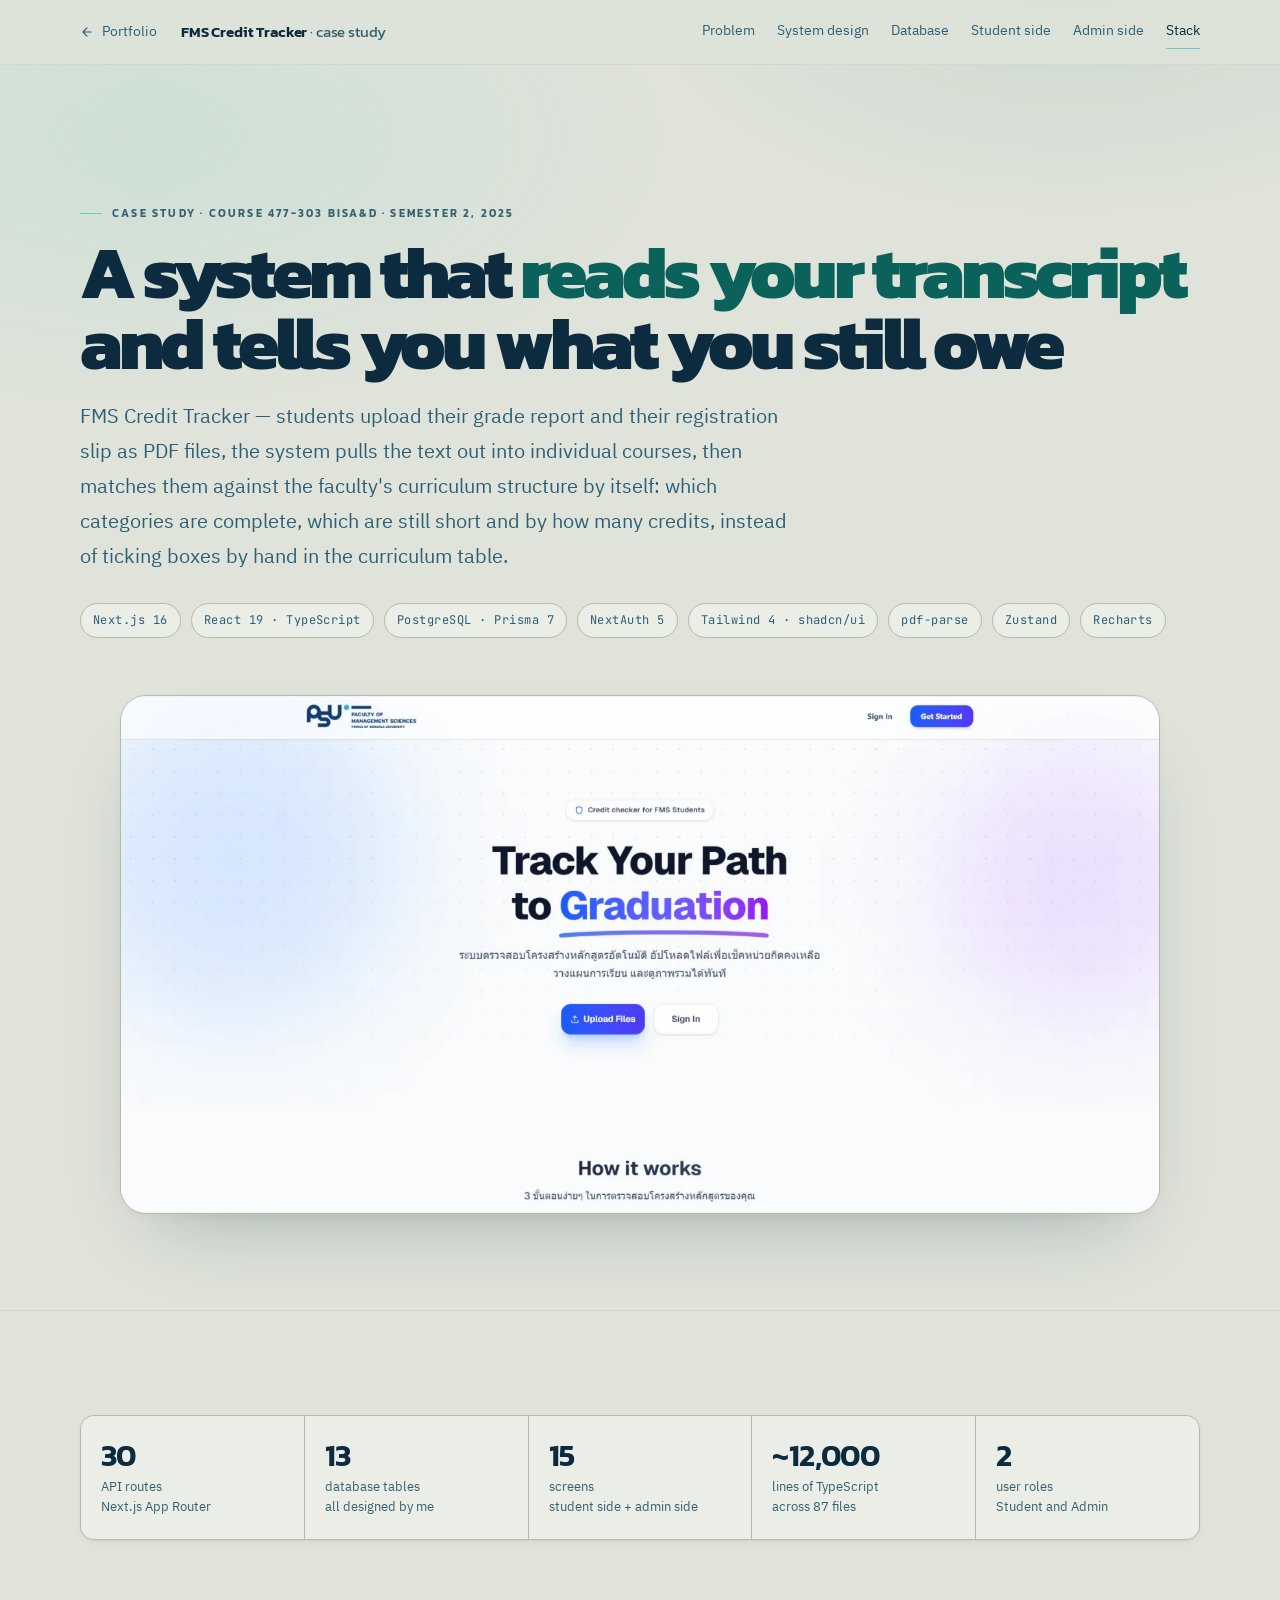
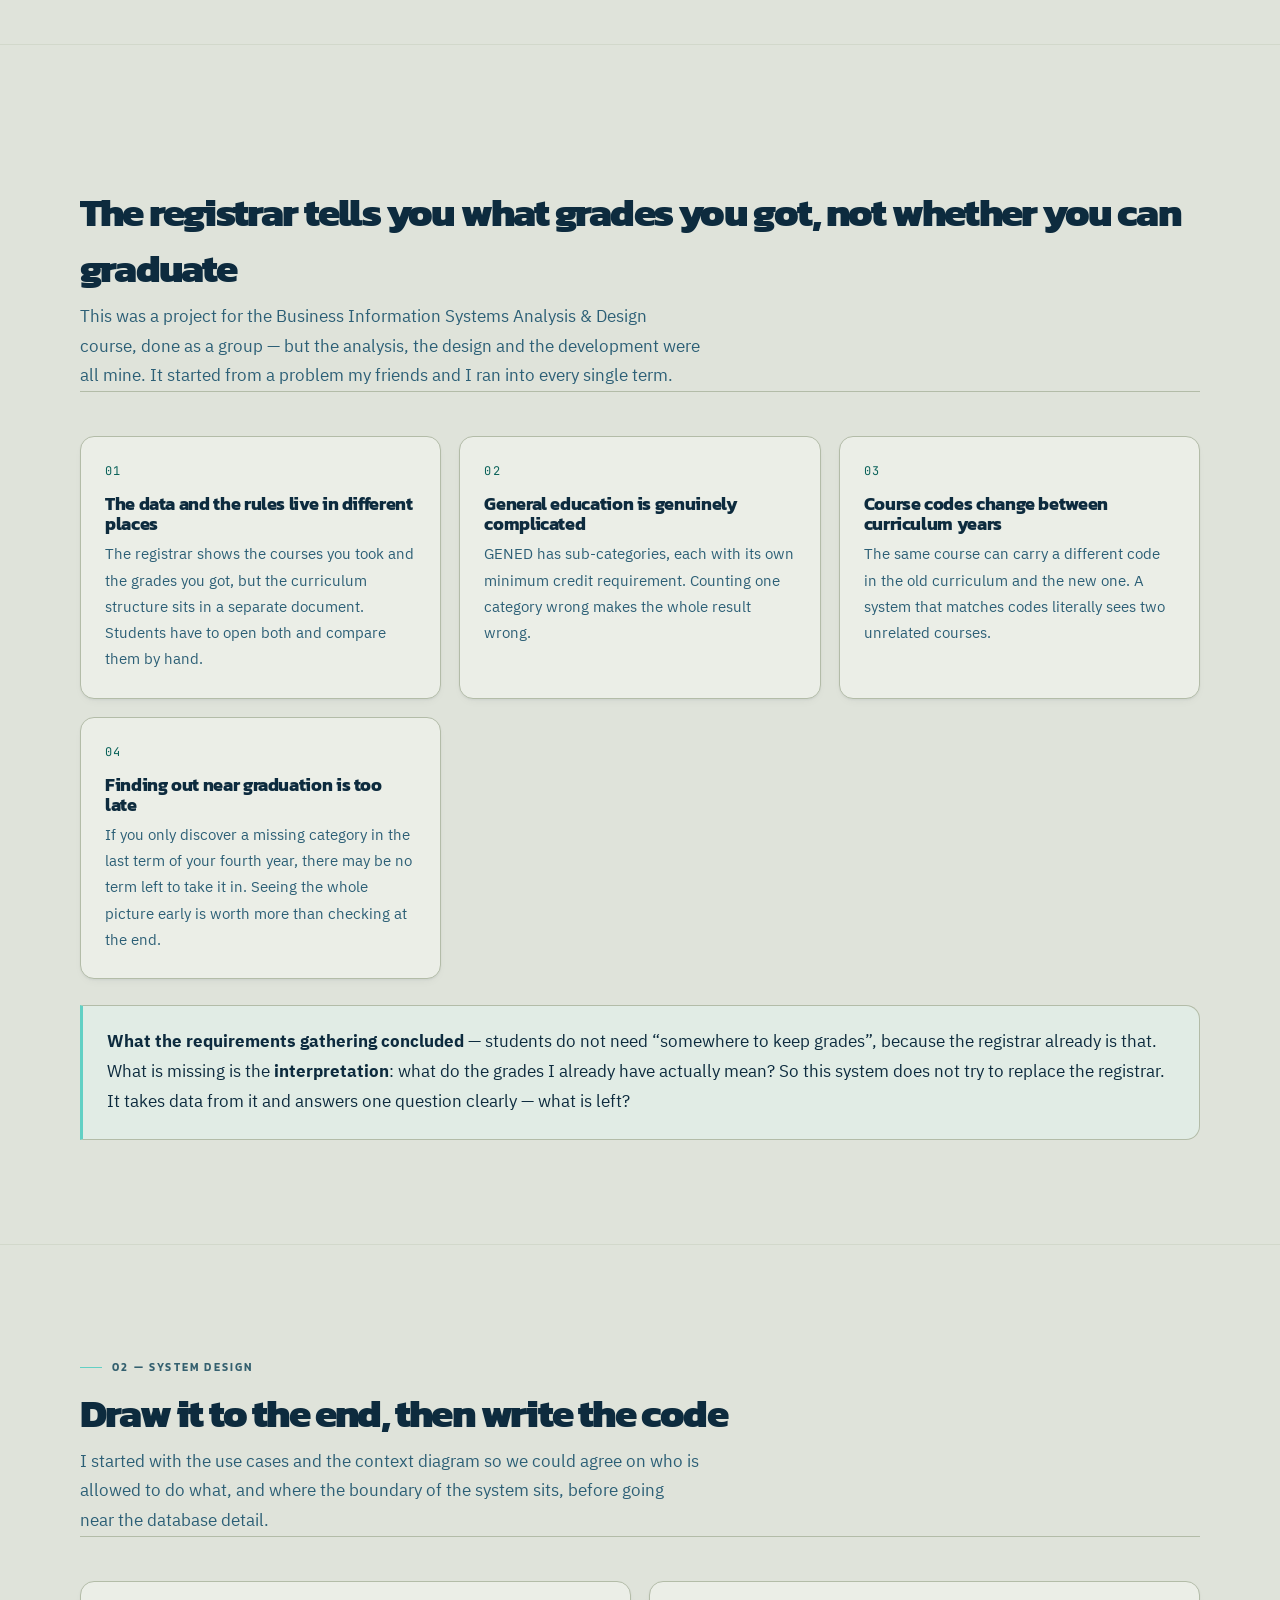
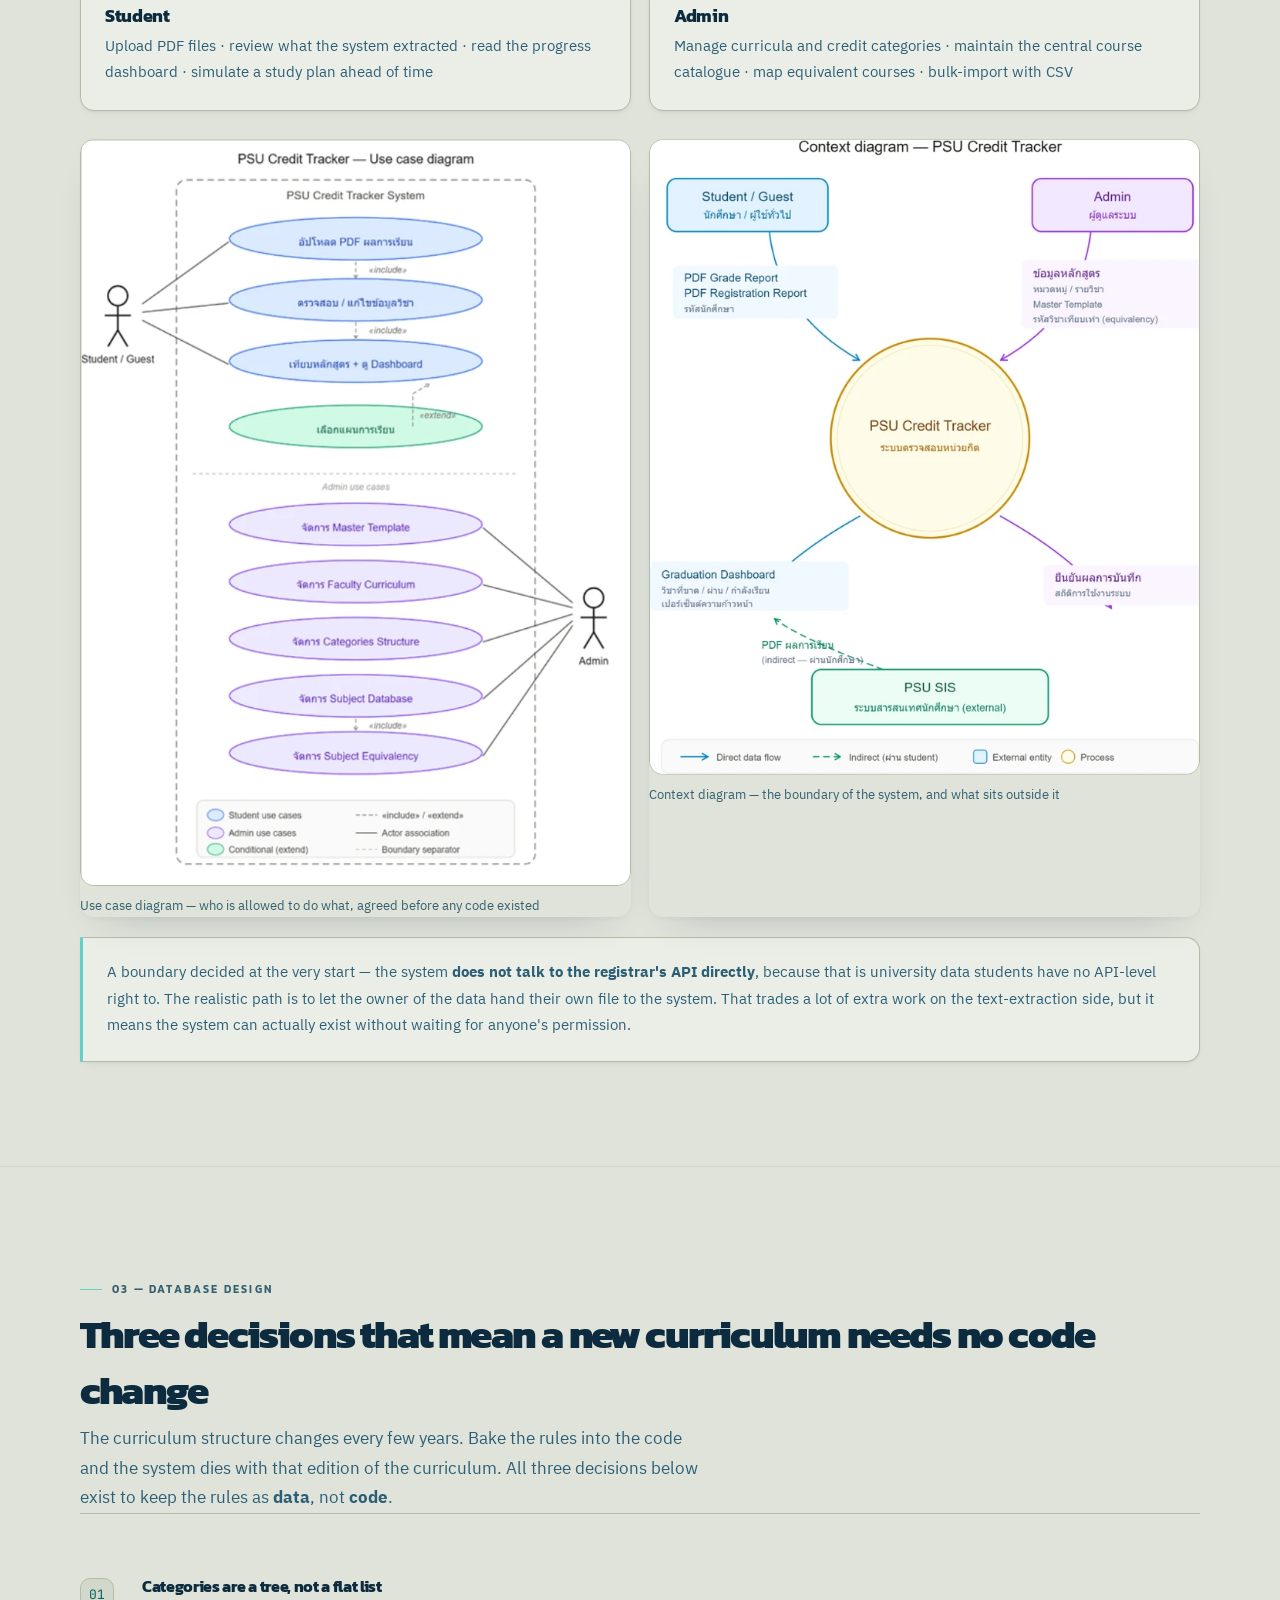
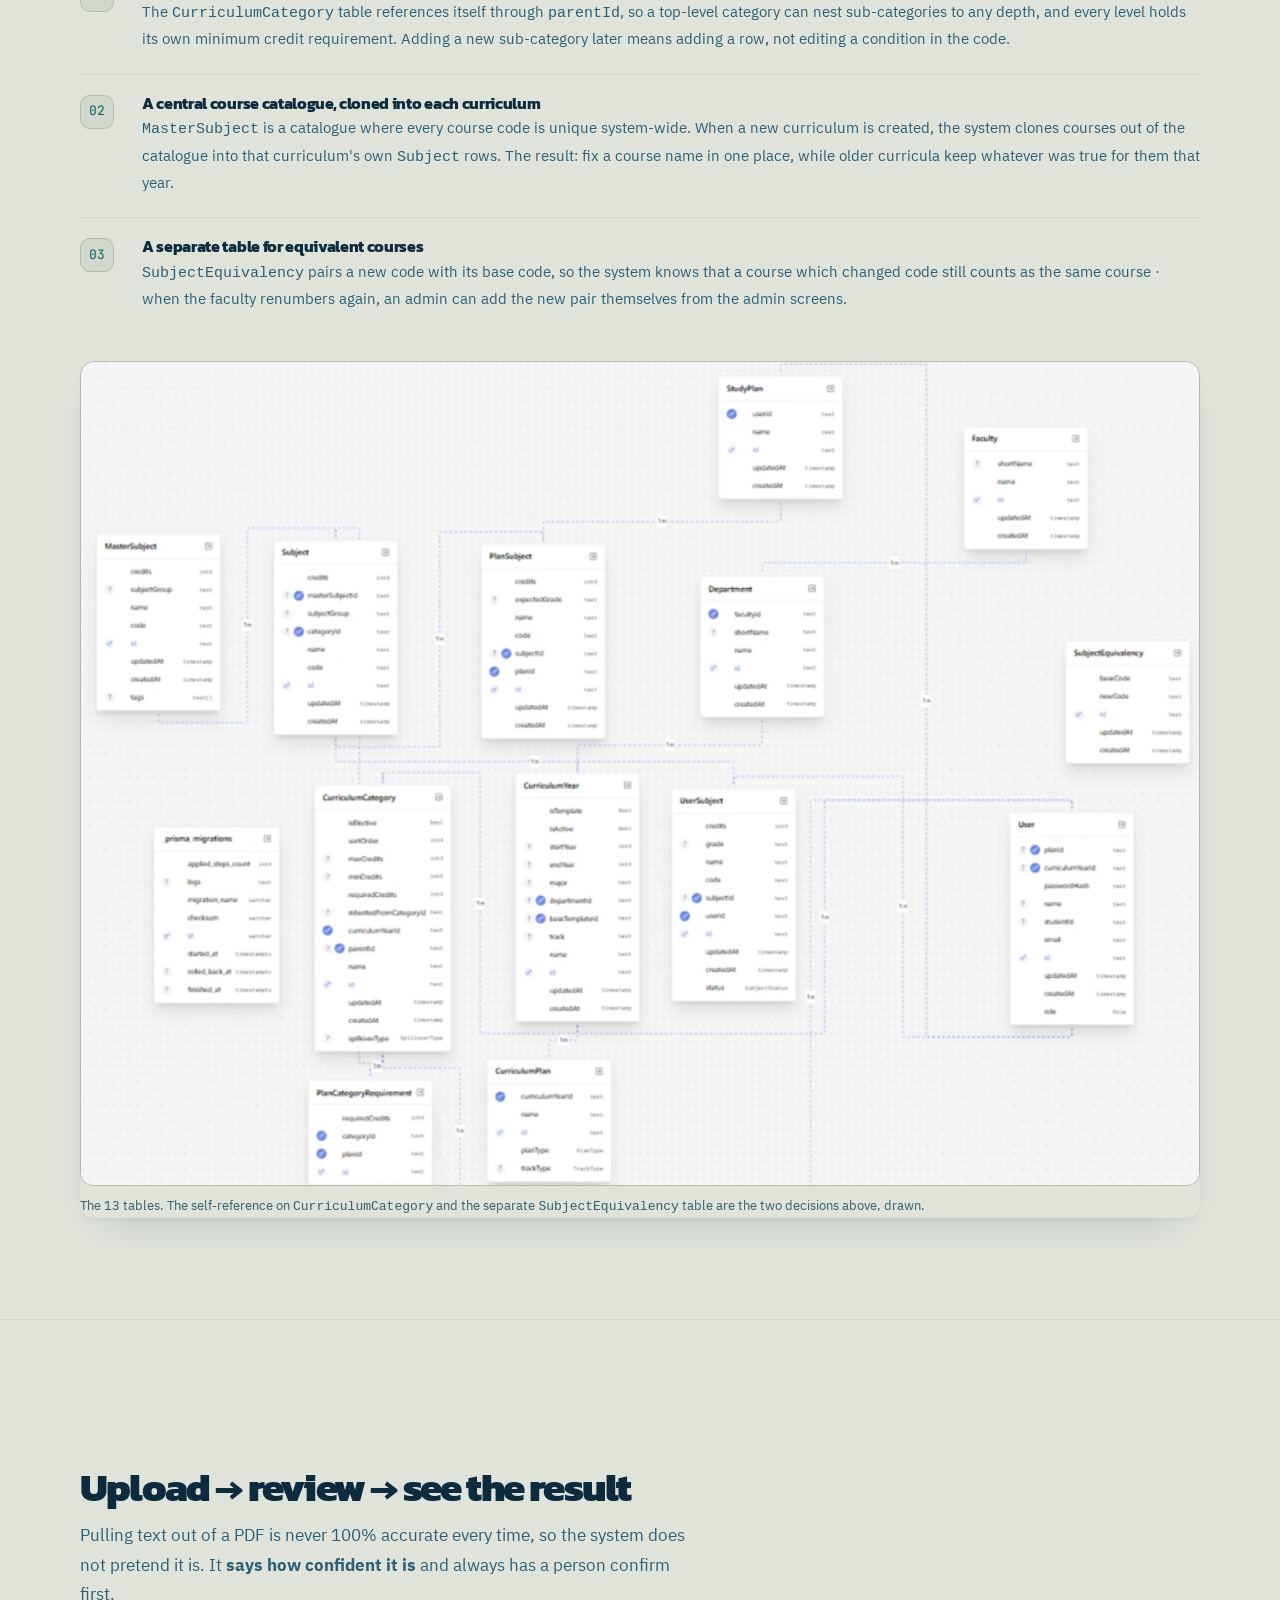
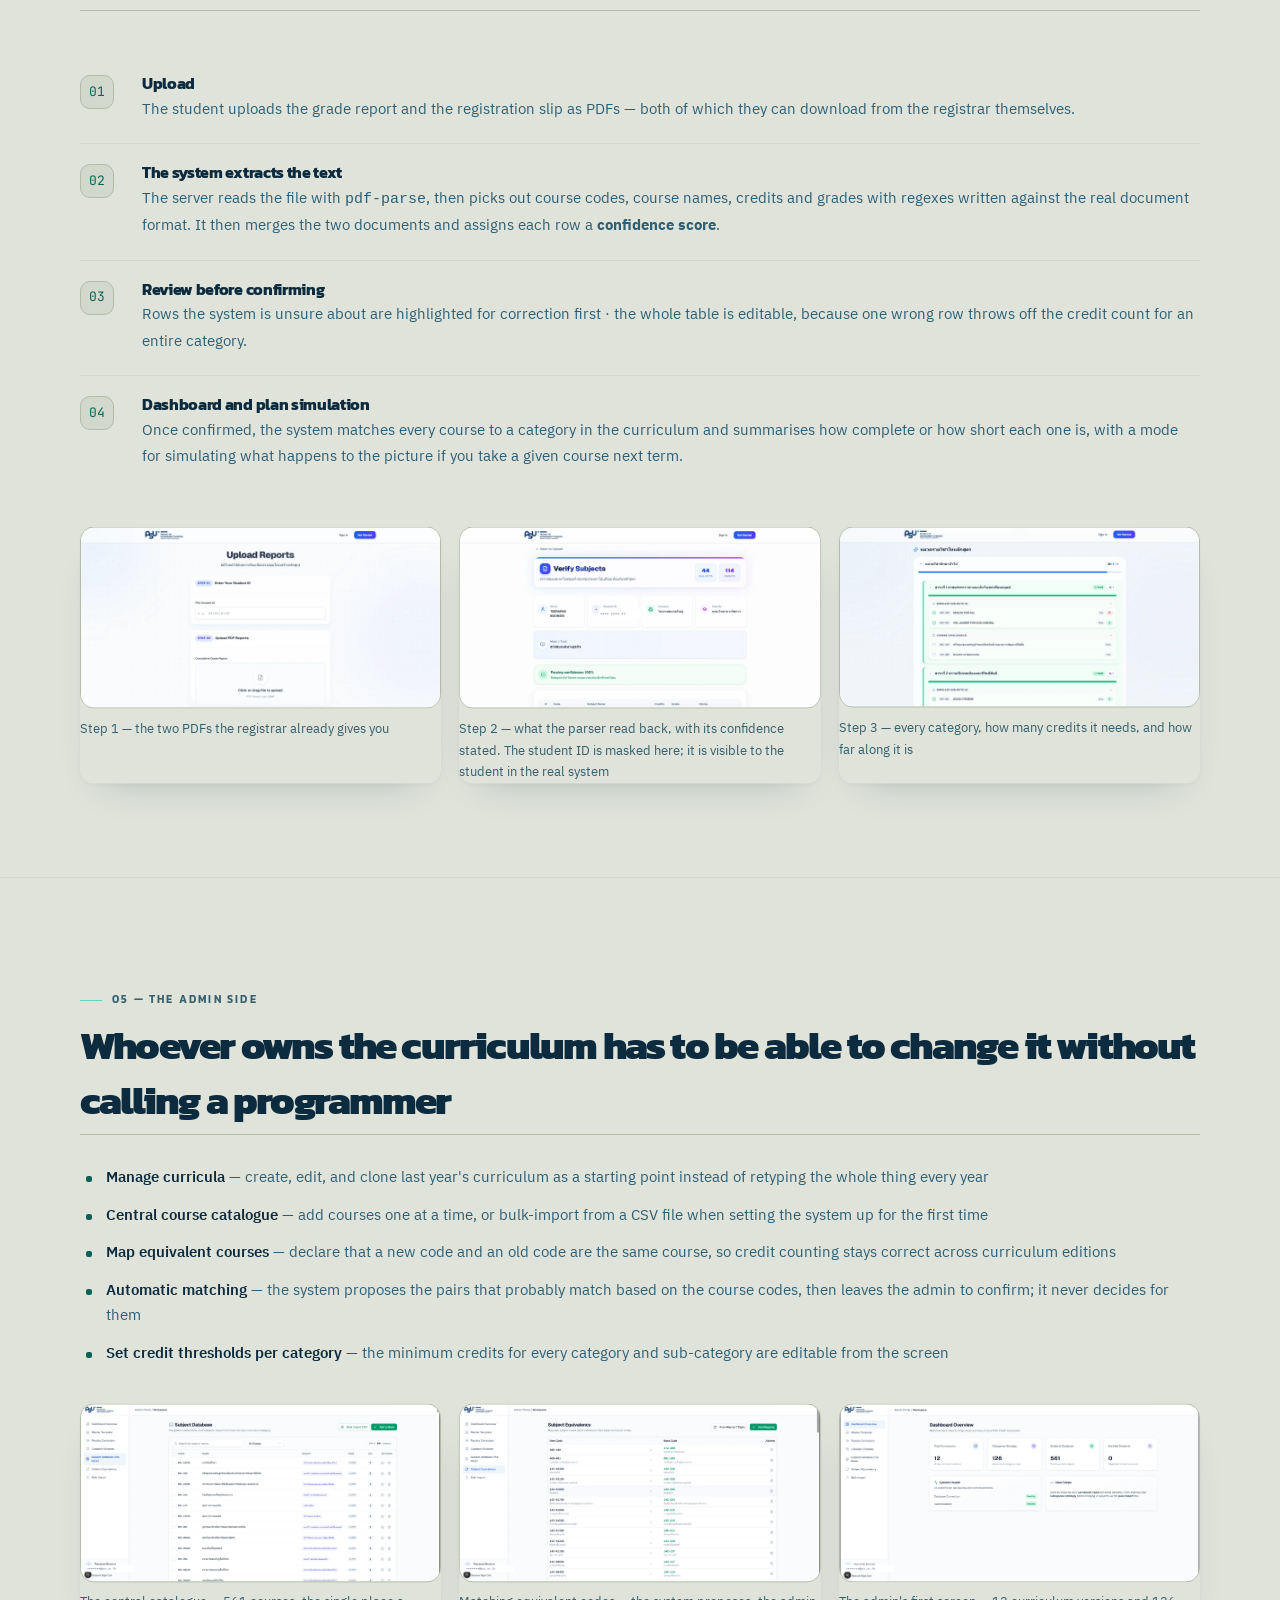
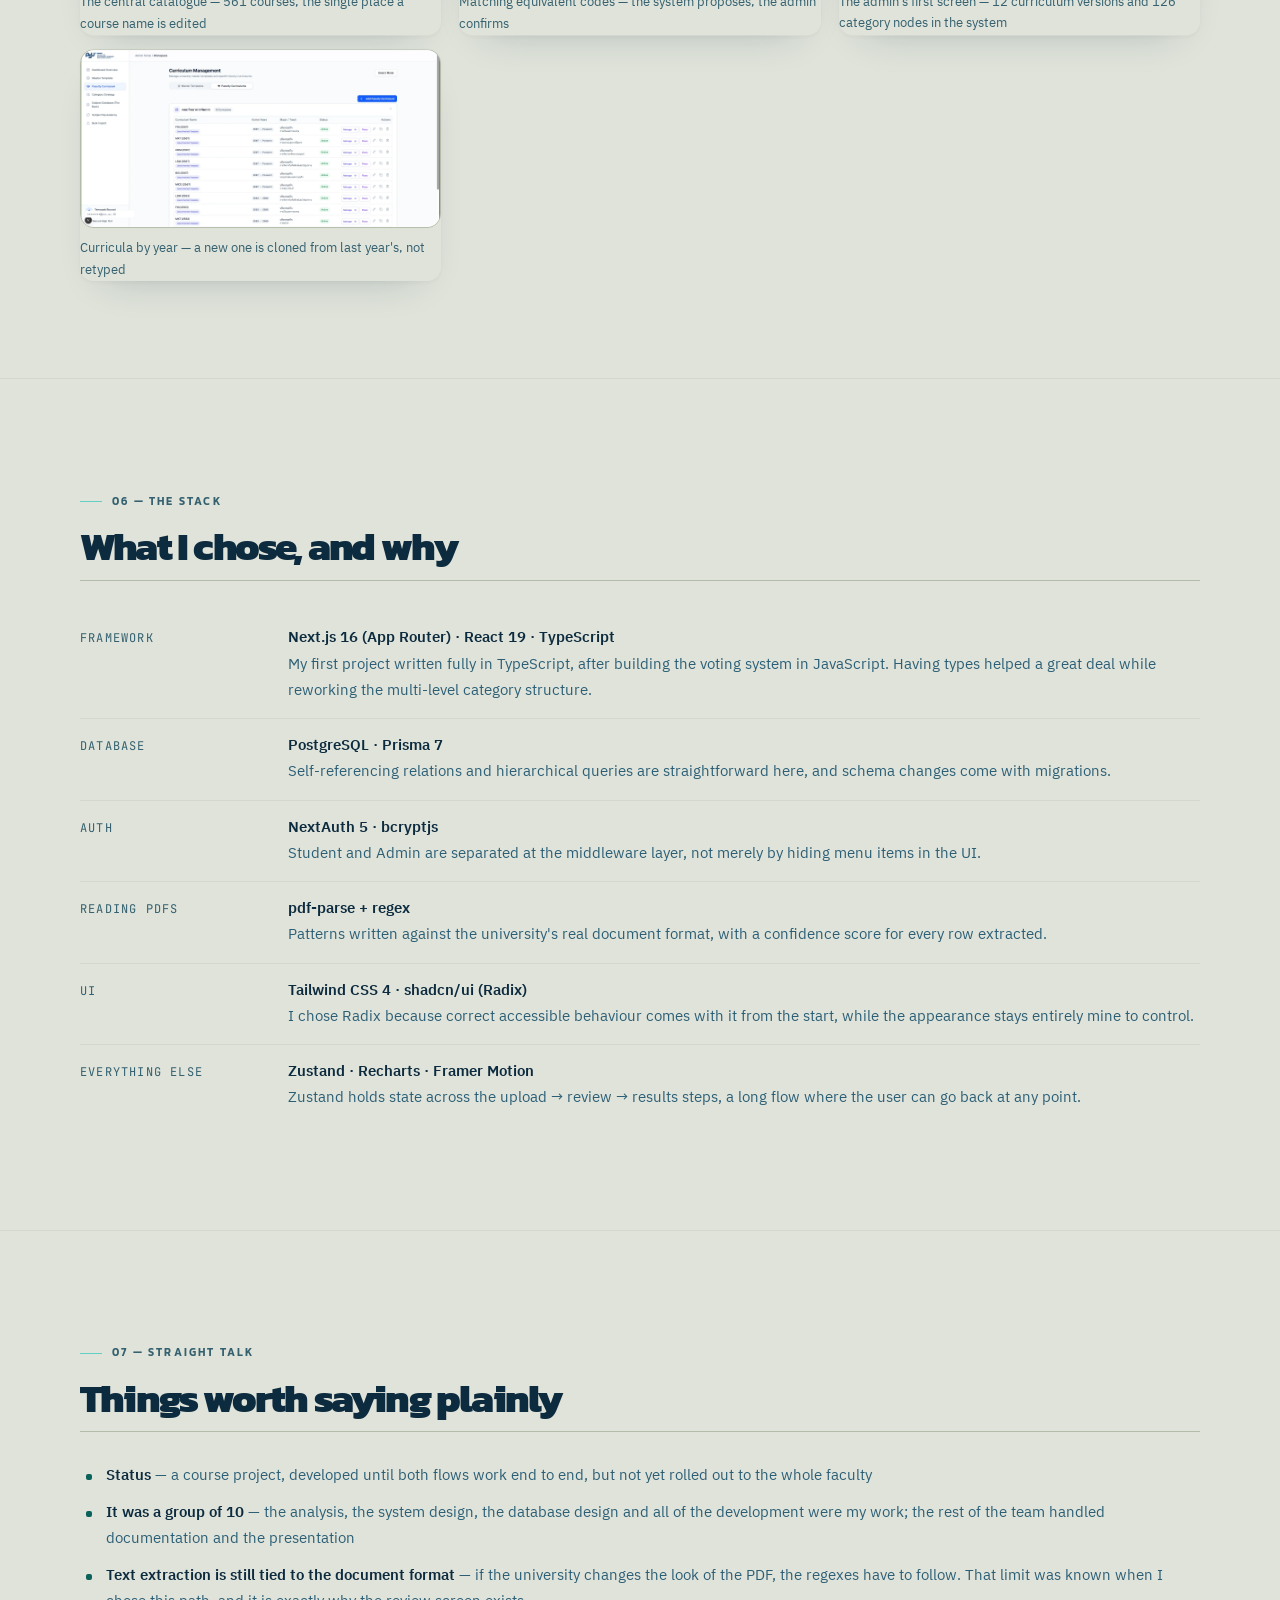
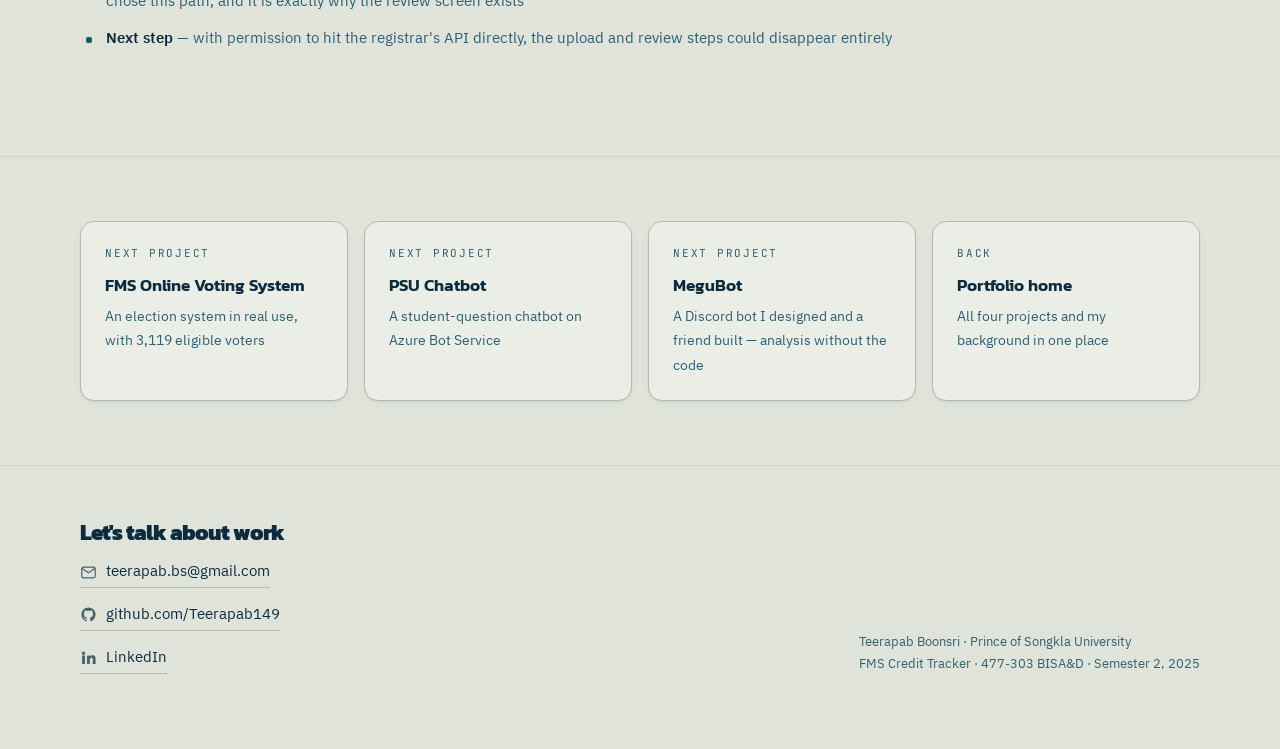
==== commit 9f273cbf: "feat: a cursor and continuous drift — motion between the reveals, not only at them The owner has now" ====
--- a/credit-tracker.html
+++ b/credit-tracker.html
@@ -505,6 +505,7 @@
 
 <script src="assets/reveal.js"></script>
 <script src="assets/motion.js"></script>
+<script src="assets/feel.js"></script>
 <script src="assets/nav.js"></script>
 </body>
 </html>
--- a/assets/style.css
+++ b/assets/style.css
@@ -1093,3 +1093,47 @@
 @media (prefers-reduced-motion: reduce) {
   .nav-panel, html.nav-in::before, .nav-label { display: none; }
 }
+
+/* ══════════════════════════════════════════════════════════════════════════
+   CURSOR — built by assets/feel.js. Identical block in verdure.css and
+   style.css: CHANGE ONE, CHANGE THE OTHER.
+
+   mix-blend-mode: difference is doing the real work. This site runs a light
+   paper AND a dark act, and a cursor coloured for one is invisible on the
+   other. Differencing white against whatever is underneath inverts it every
+   time, so one rule covers both without JS ever having to know which act it
+   is in.
+
+   The native cursor is hidden only under .has-cur, which feel.js sets after
+   the FIRST pointermove — so it is hidden only once there is provably a live
+   script drawing a replacement. If the script dies, the class never lands and
+   the system cursor is simply still there.
+   ══════════════════════════════════════════════════════════════════════════ */
+
+.cur {
+  position: fixed; left: 0; top: 0; z-index: 300;
+  pointer-events: none; opacity: 0;
+  mix-blend-mode: difference;
+  transition: opacity .25s ease, width .22s var(--ease), height .22s var(--ease);
+}
+.has-cur .cur { opacity: 1; }
+.has-cur, .has-cur a, .has-cur button, .has-cur .pick__card, .has-cur .shot { cursor: none; }
+
+.cur--dot  { width: 6px;  height: 6px;  border-radius: 50%; background: #fff; }
+.cur--ring { width: 32px; height: 32px; border-radius: 50%; border: 1px solid #fff; }
+
+/* over something clickable the ring opens up and the dot gets out of the way */
+.cur-hot .cur--ring { width: 56px; height: 56px; }
+.cur-hot .cur--dot  { width: 3px;  height: 3px; }
+
+/* a coarse pointer never gets here (feel.js checks pointer: fine), but if the
+   device switches — a tablet with a trackpad attached — this is the backstop */
+@media (pointer: coarse) {
+  .cur { display: none; }
+  .has-cur, .has-cur a, .has-cur button { cursor: auto; }
+}
+@media (prefers-reduced-motion: reduce) { .cur { display: none; } }
+
+/* drift writes `translate` on these; declaring will-change here rather than in
+   JS keeps the hint on the small, known set instead of on everything */
+.shot, .capsule, .hero__shot, figure.figure { will-change: translate; }
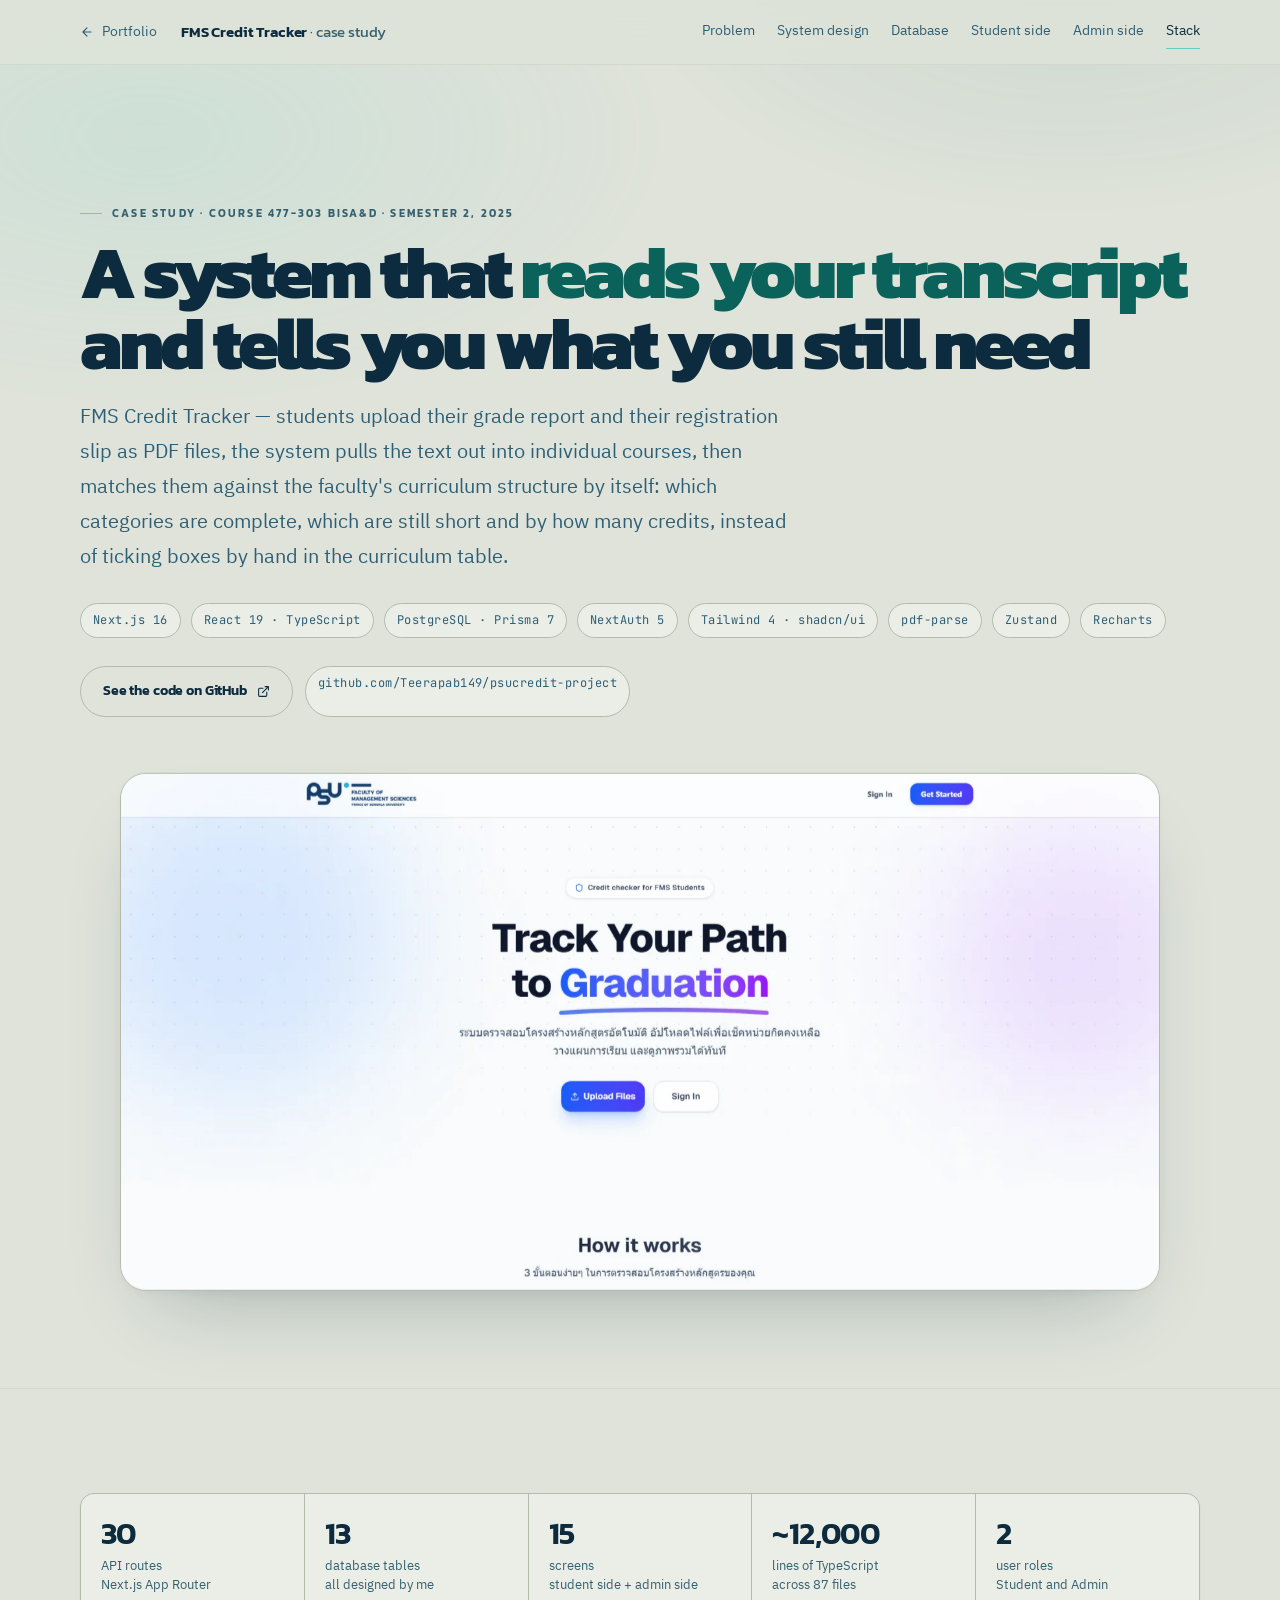
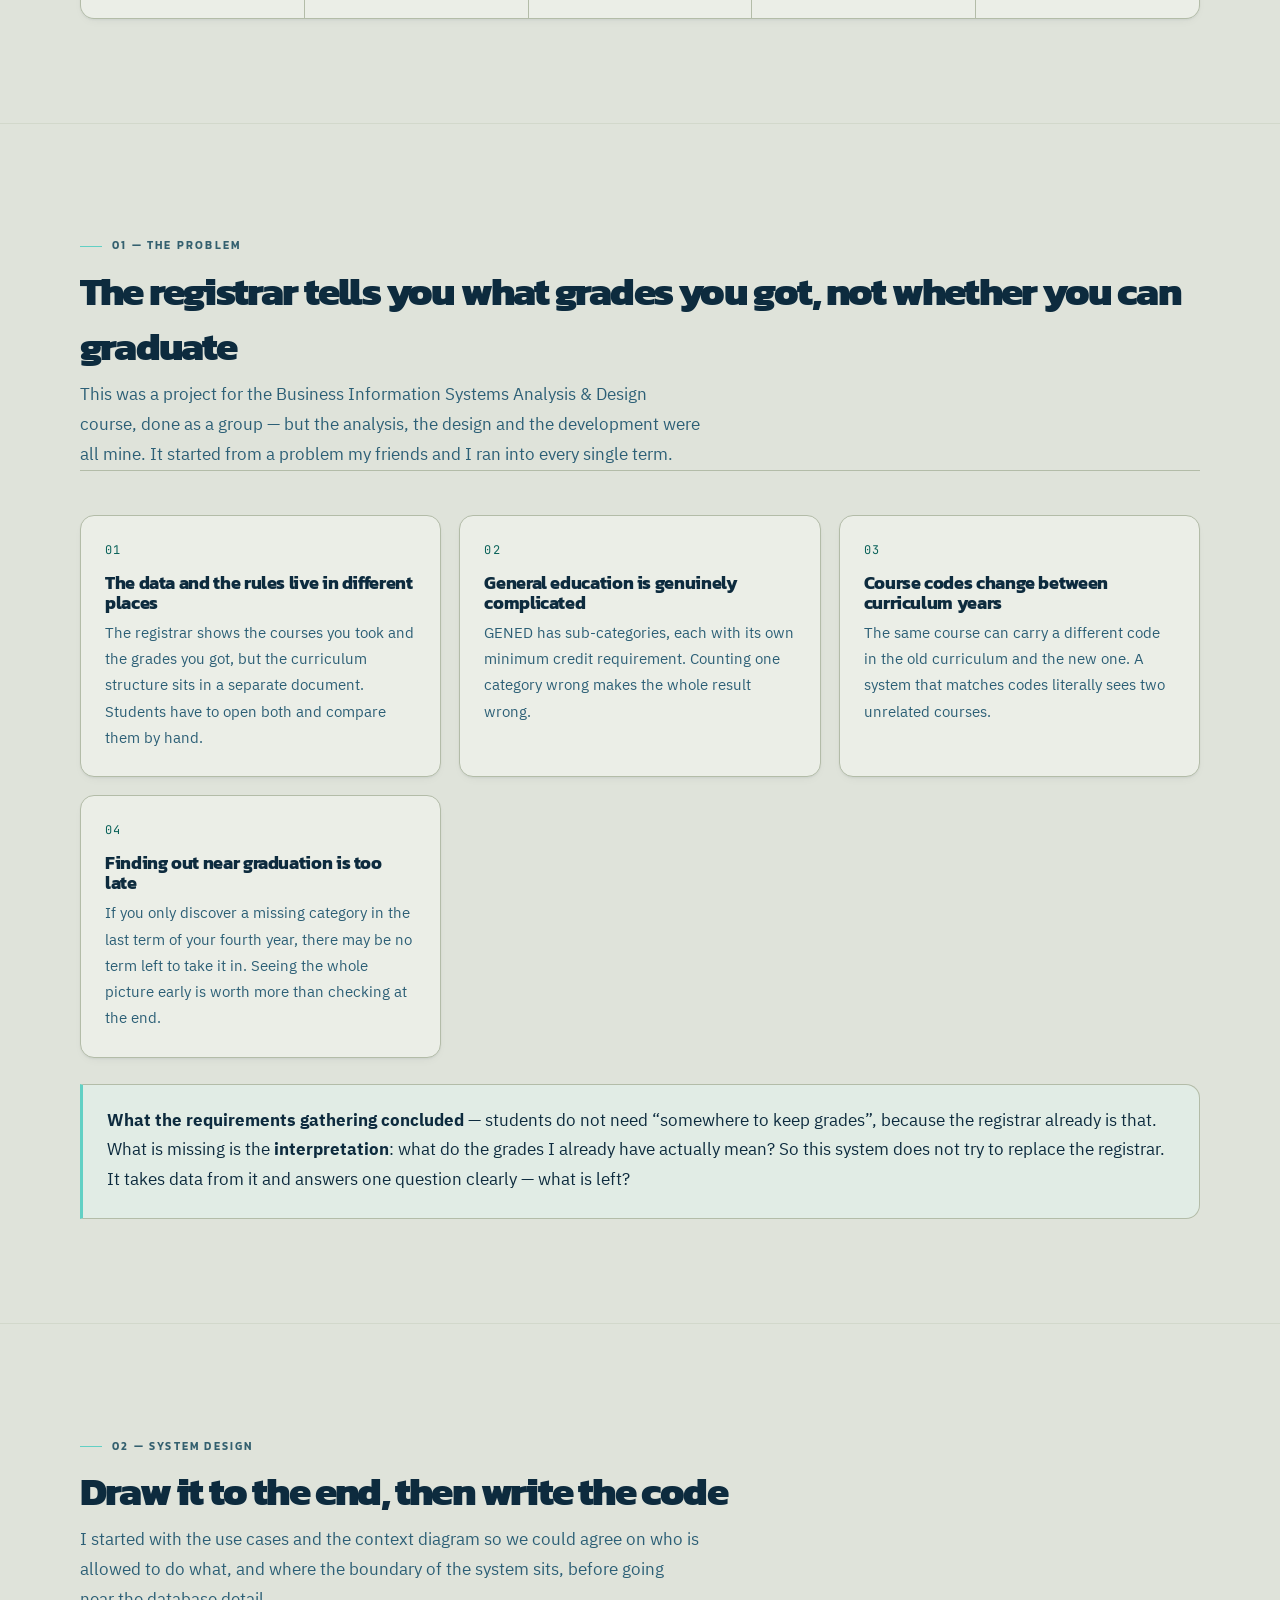
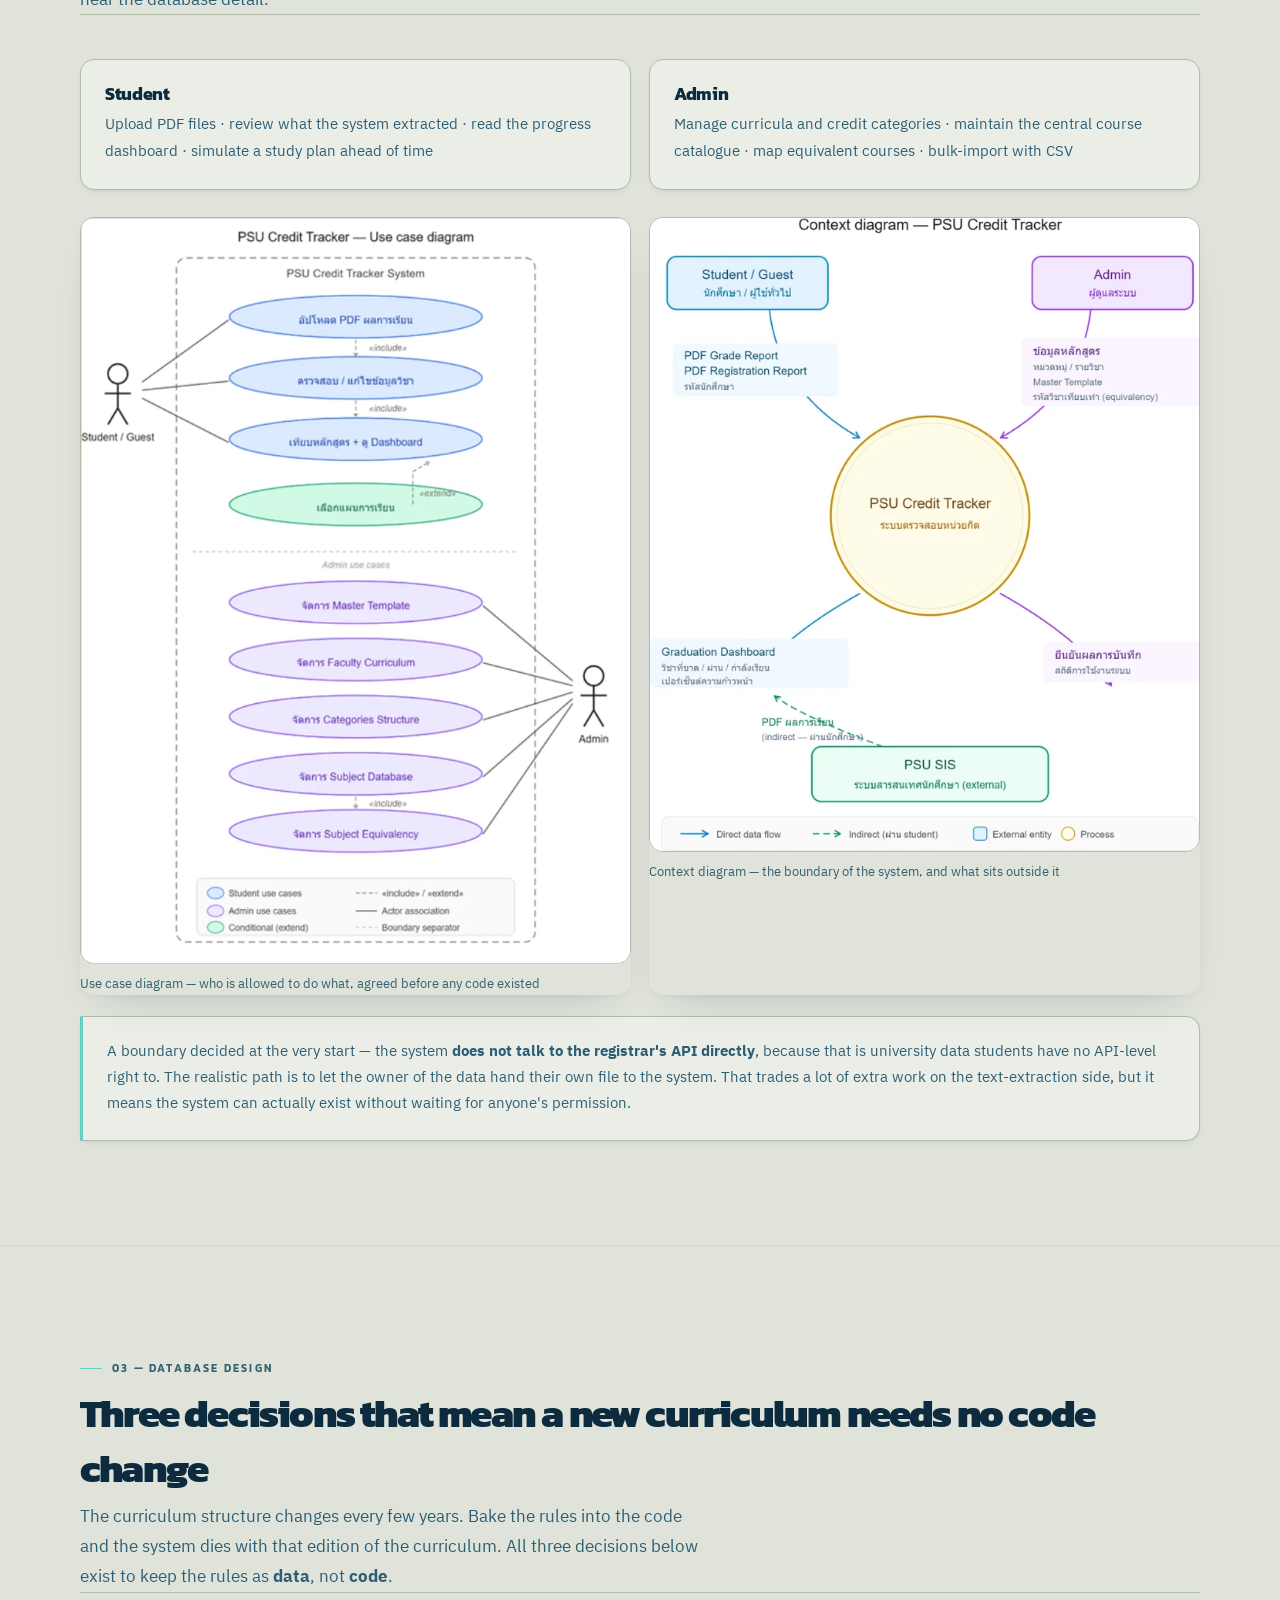
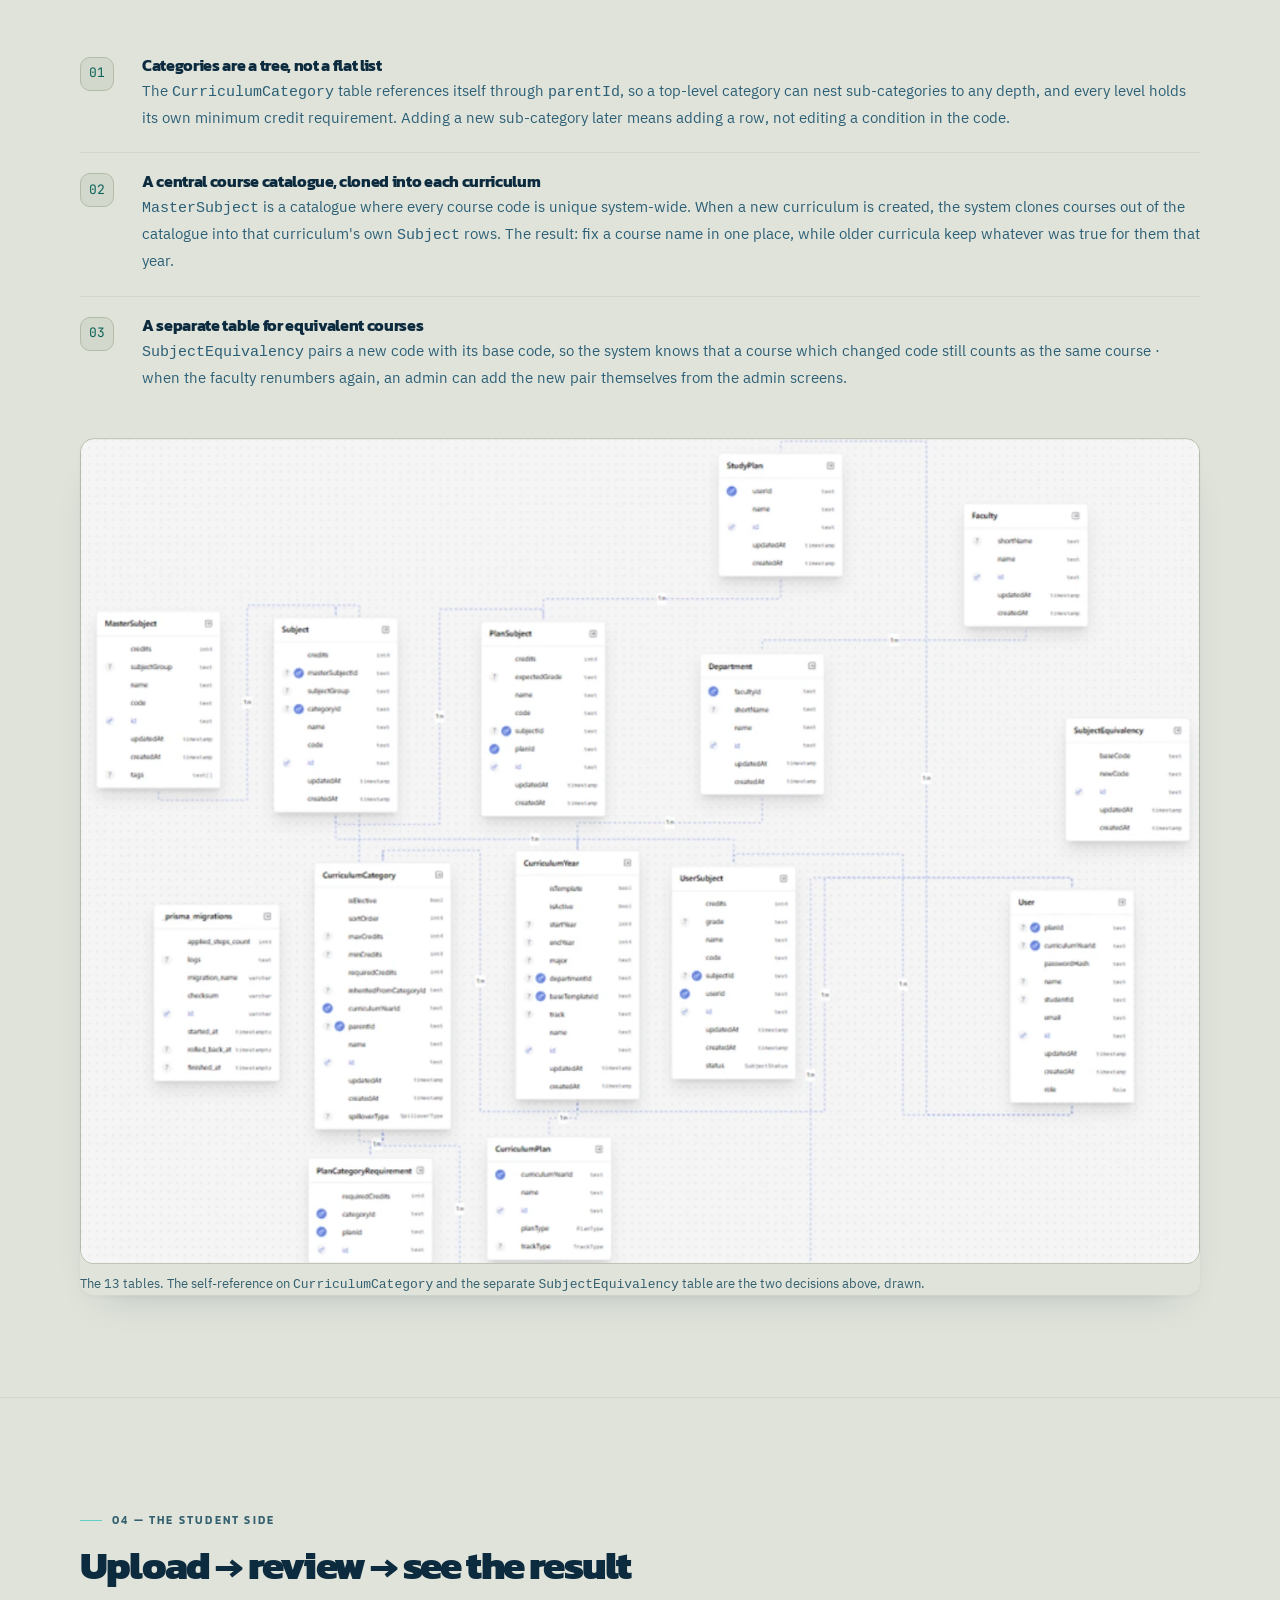
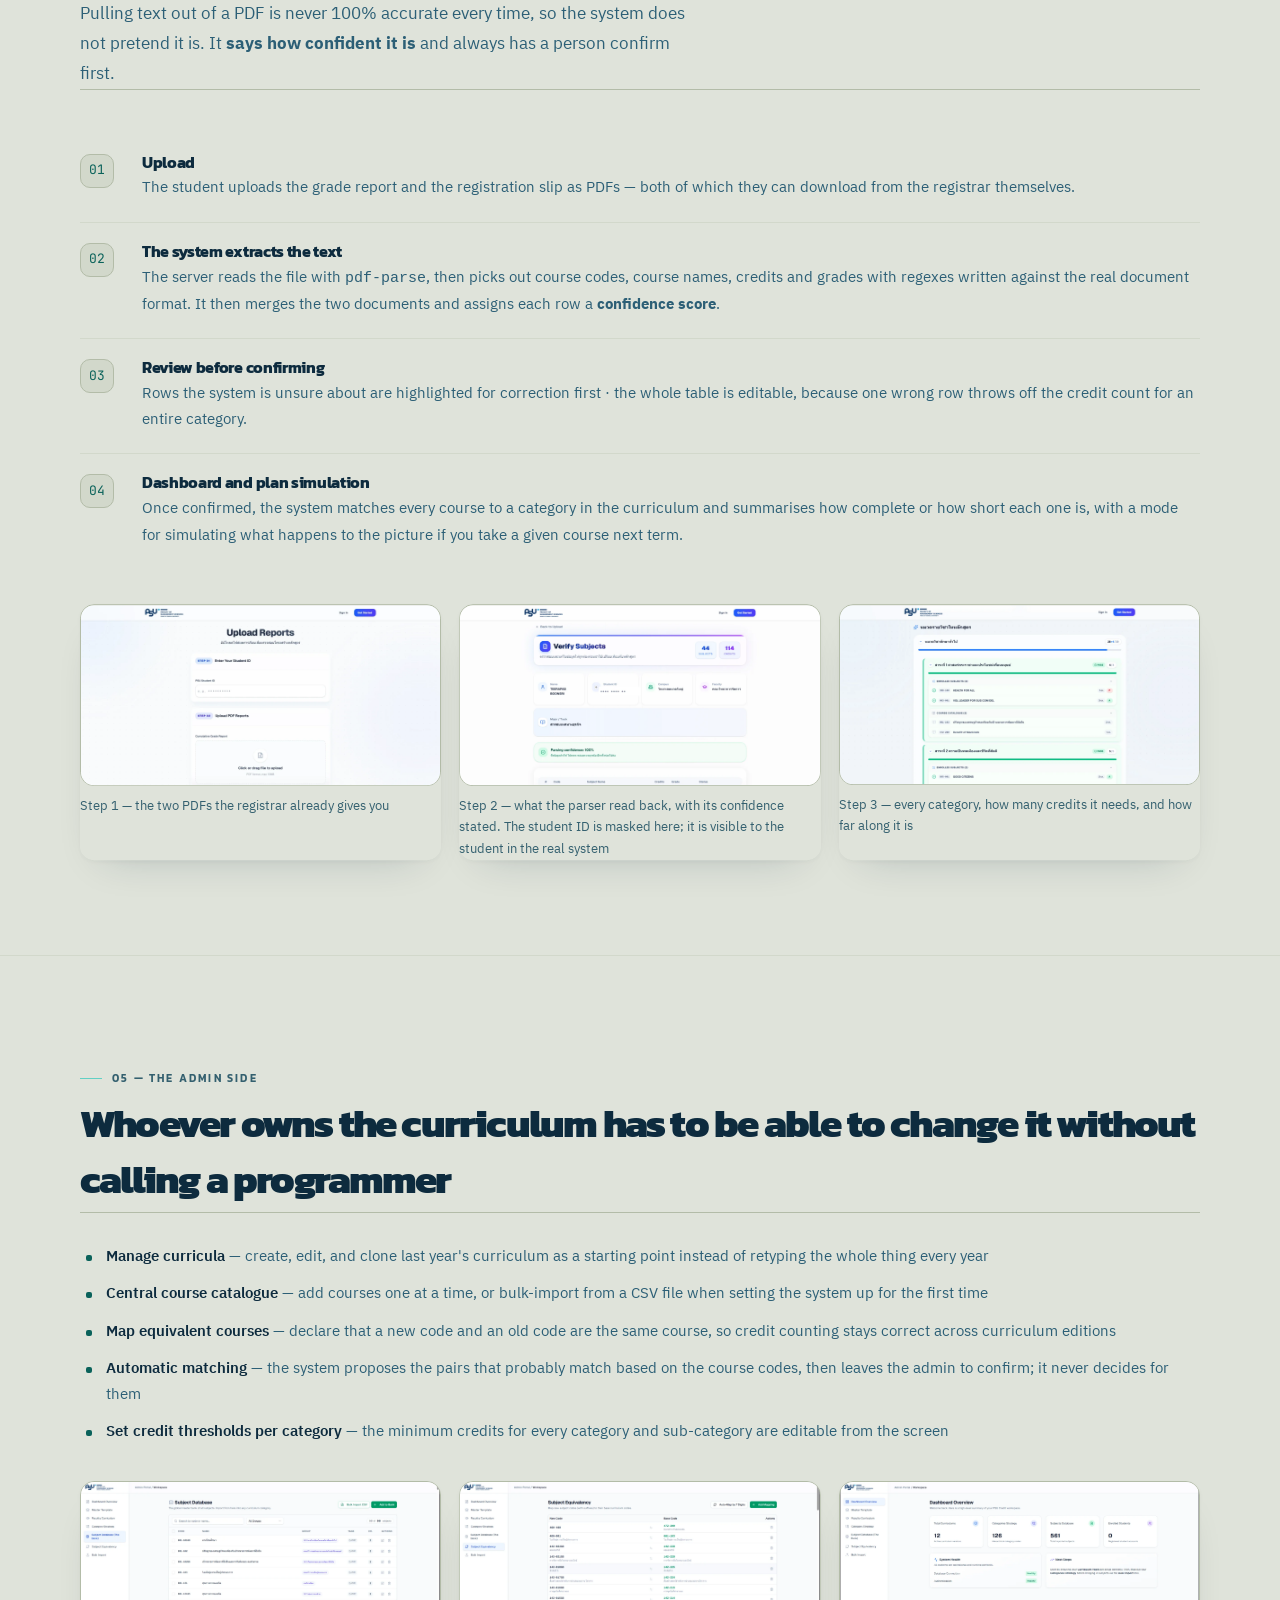
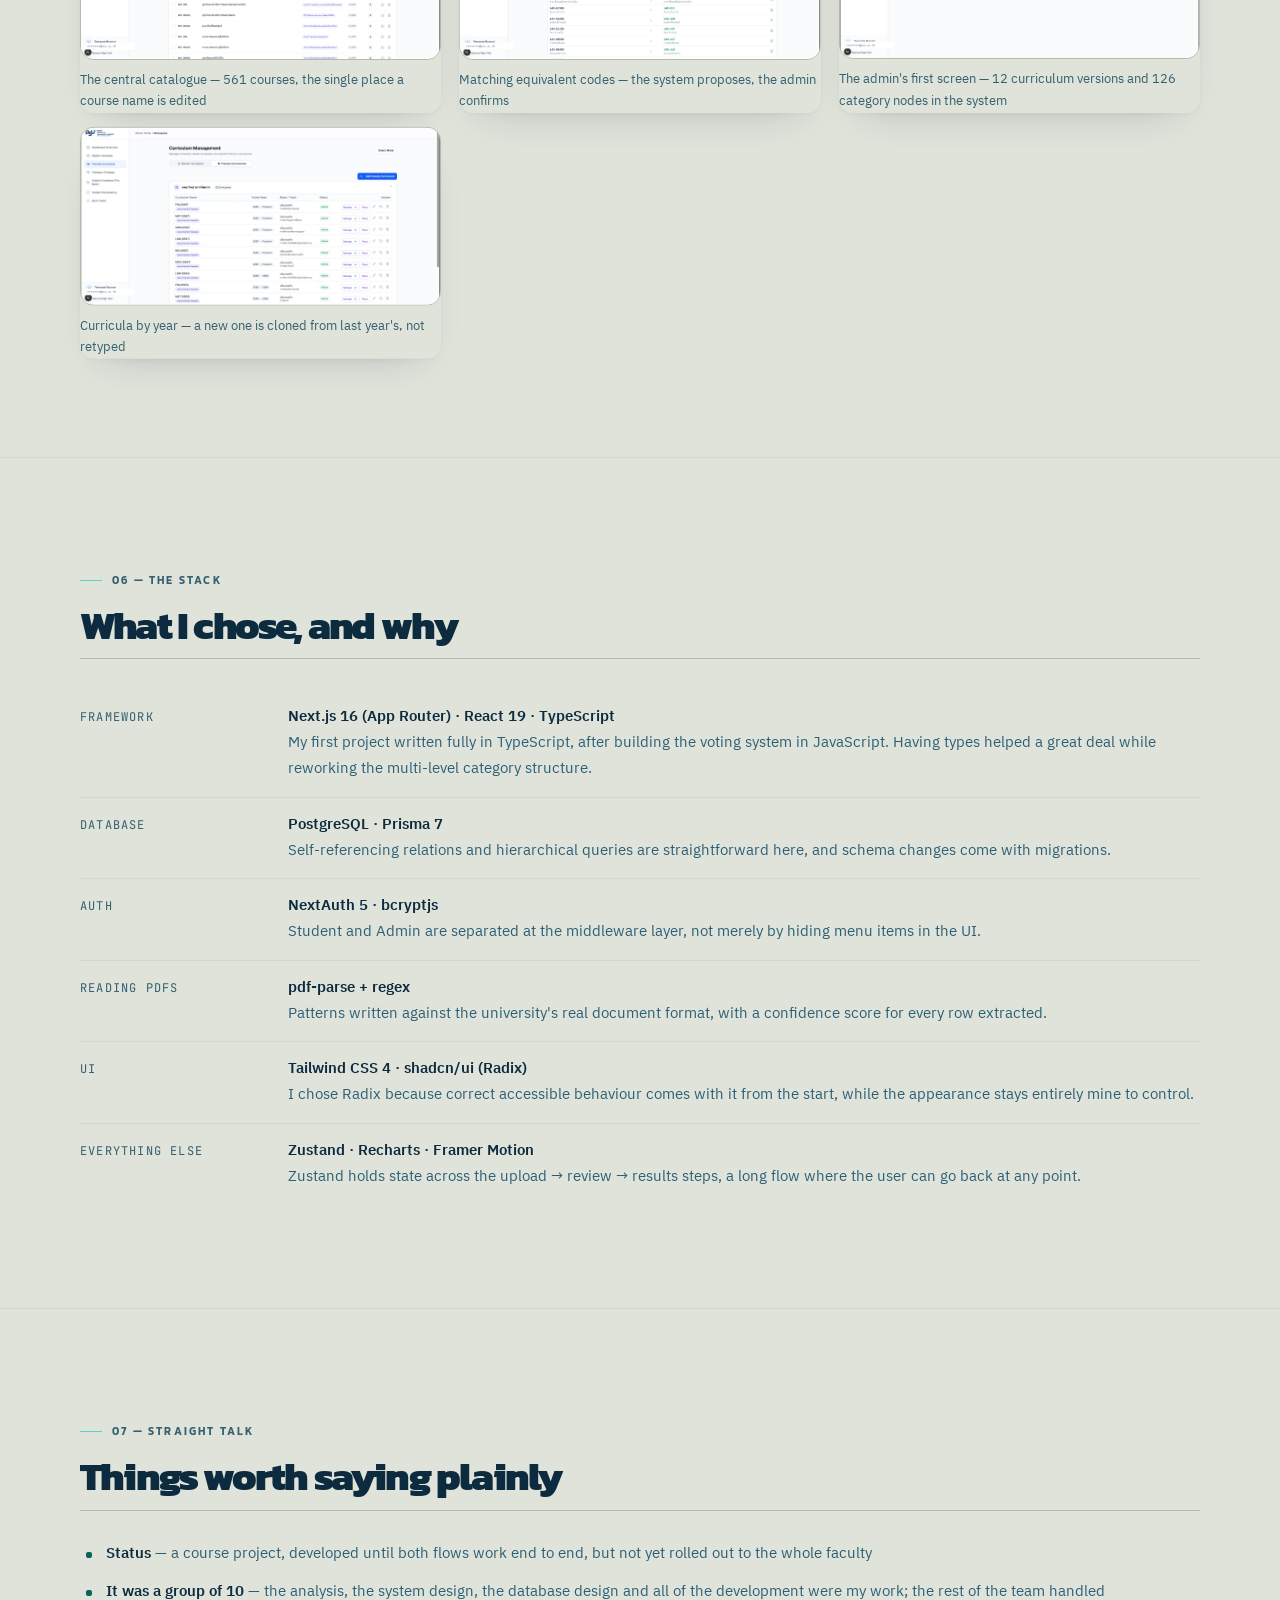
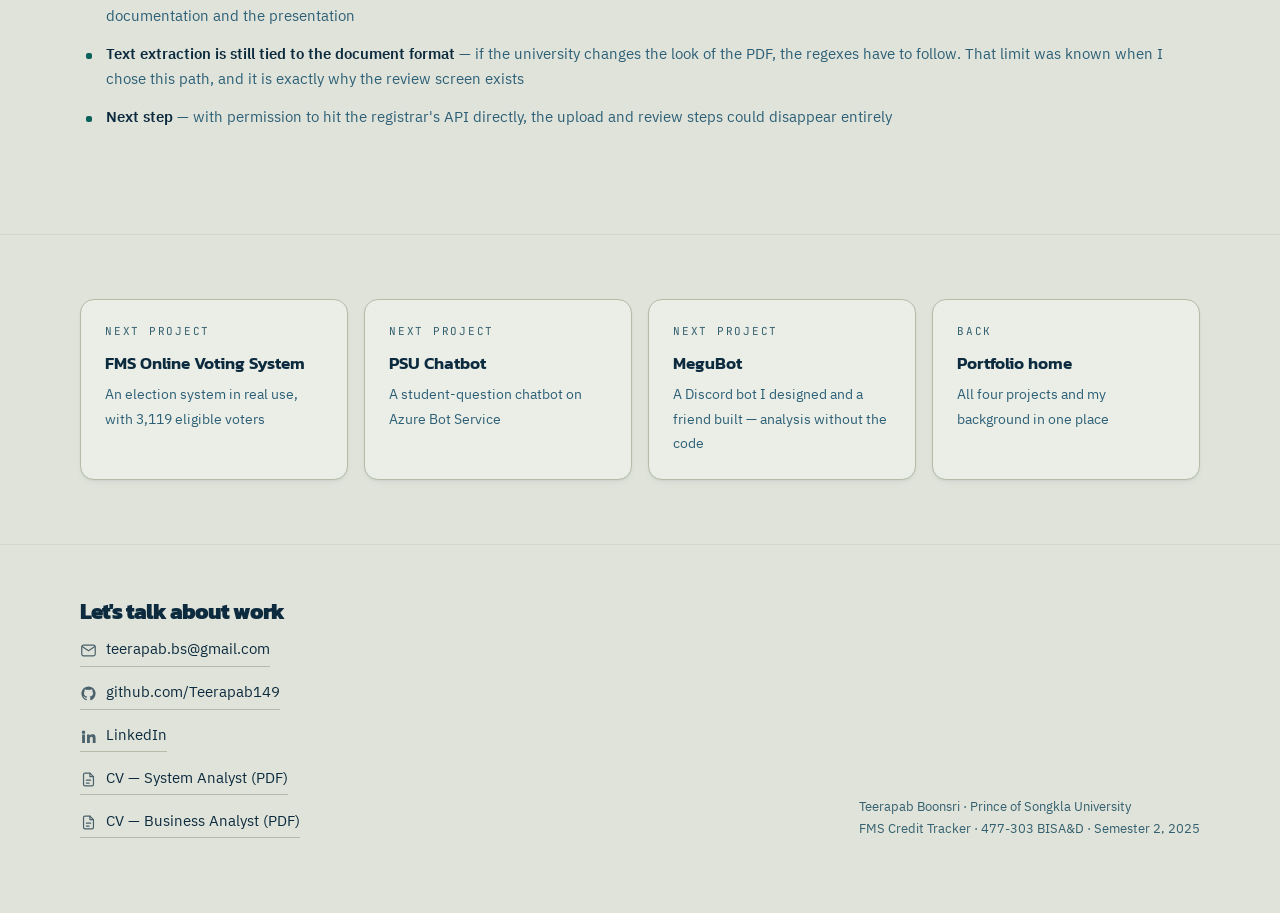
==== commit 7851edb7: "fix: the first screen answers the recruiter's question, and the docs stop shipping" ====
--- a/credit-tracker.html
+++ b/credit-tracker.html
@@ -4,10 +4,12 @@
 <meta charset="utf-8">
 <meta name="viewport" content="width=device-width, initial-scale=1">
 <title>FMS Credit Tracker — Teerapab Boonsri</title>
-<meta name="description" content="A credit tracker for students of the Faculty of Management Sciences, PSU — upload a transcript as a PDF and the system reads it out and checks it against the curriculum structure automatically.">
+<meta name="description" content="A credit tracker for students of the Faculty of Management Sciences, PSU — upload a transcript as a PDF and the system pulls the text out of it and checks it against the curriculum structure automatically.">
 <meta name="theme-color" content="#DFE3DA">
+<link rel="canonical" href="https://teerapab149.github.io/credit-tracker.html">
 
 <meta property="og:type" content="article">
+<meta property="og:site_name" content="Teerapab Boonsri">
 <meta property="og:title" content="FMS Credit Tracker — case study">
 <meta property="og:description" content="Upload your grade report as a PDF and the system works out which credit categories are complete and which are still short.">
 <meta property="og:url" content="https://teerapab149.github.io/credit-tracker.html">
@@ -23,6 +25,11 @@
 <!-- The arriving half of the page wipe. It has to run before first paint,
      which is why it is here and not in nav.js. See assets/nav.js. -->
 <script>try{if(sessionStorage.getItem('nav'))document.documentElement.classList.add('nav-in');}catch(e){}</script>
+<!-- The rail panel → hero image morph. Blocking, in <head>, on purpose:
+     pagereveal fires at the arriving page's FIRST RENDER, and defer only
+     promises to beat DOMContentLoaded. Miss that event and the panel morphs
+     into an empty box. Two listeners and a class — nothing to defer. -->
+<script src="assets/morph.js"></script>
 </head>
 <body>
 
@@ -60,7 +67,12 @@
          only the title card gets the loud entrance (plan law L1, one hero move
          per scene). -->
     <p class="eyebrow stamp">Case study · Course 477-303 BISA&amp;D · Semester 2, 2025</p>
-    <h1 class="lm up" style="--d:100ms">A system that <em>reads your transcript</em><br>and tells you what you still owe</h1>
+    <!-- The verb here was "owe" until 2026-08-03. In English that word is about
+         money, so a native reader parses the line as a debt rather than as
+         missing credits. The page already says "still short" further down;
+         "still need" is the plain version of the same idea and keeps the line
+         break. index.html carries this sentence too — keep the two the same. -->
+    <h1 class="lm up" style="--d:100ms">A system that <em>reads your transcript</em><br>and tells you what you still need</h1>
     <p class="hero__sub up" style="--d:240ms">
       FMS Credit Tracker — students upload their grade report and their registration slip as PDF
       files, the system pulls the text out into individual courses, then matches them against the
@@ -78,6 +90,22 @@
       <span class="chip">Recharts</span>
     </div>
 
+    <!-- The site claims "code included" on index.html#contact. Without this
+         row the only route to any code was the GitHub profile in the footer.
+         Ghost button, same shape as the repository link on megubot.html.
+         The link leaves the site, so it carries the arrow glyph plus an
+         aria-label/title that says "opens in a new tab" in words. -->
+    <div class="btn-row up" style="--d:360ms">
+      <a class="btn btn--ghost" href="https://github.com/Teerapab149/psucredit-project"
+         target="_blank" rel="noopener noreferrer"
+         aria-label="See the code on GitHub — opens in a new tab"
+         title="Opens github.com/Teerapab149/psucredit-project in a new tab">See the code on GitHub
+        <svg width="13" height="13" viewBox="0 0 24 24" fill="none" stroke="currentColor" stroke-width="2"
+             stroke-linecap="round" stroke-linejoin="round" aria-hidden="true"><path d="M18 13v6a2 2 0 0 1-2 2H5a2 2 0 0 1-2-2V8a2 2 0 0 1 2-2h6M15 3h6v6M10 14 21 3"/></svg>
+      </a>
+      <span class="chip">github.com/Teerapab149/psucredit-project</span>
+    </div>
+
     <figure class="hero__shot wipe" style="margin-top: clamp(36px, 6vw, 64px); --d:400ms">
       <img src="assets/img/credit/01-landing.webp" width="1600" height="796" fetchpriority="high"
            alt="The Credit Tracker landing page: Track Your Path to Graduation, with an upload button and a three-step explanation">
@@ -317,7 +345,7 @@
       </figure>
       <figure class="figure wipe" style="--d:90ms">
         <img src="assets/img/credit/03-verify.webp" width="1600" height="801" loading="lazy"
-             alt="Review screen showing the details read out of the PDF and a parsing confidence of 100 percent">
+             alt="Review screen showing the details pulled out of the PDF and a parsing confidence of 100 percent">
         <figcaption>Step 2 — what the parser read back, with its confidence stated. The student ID is
           masked here; it is visible to the student in the real system</figcaption>
       </figure>
@@ -494,6 +522,24 @@
             LinkedIn
           </a>
         </li>
+        <!-- Two CVs, not one, because they are genuinely different documents:
+             the System Analyst version leads on implementation, the Business
+             Analyst version on requirements and stakeholder work. Plain <a
+             download> to files at the repo root — relative paths, no JS, so
+             they still work if every script on the page fails.
+             This block is identical in all four case-study footers. -->
+        <li>
+          <a class="link" href="Teerapab-Boonsri-CV-System-Analyst.pdf" download>
+            <svg viewBox="0 0 24 24" width="17" height="17" fill="none" stroke="currentColor" stroke-width="1.7" stroke-linecap="round" stroke-linejoin="round" aria-hidden="true"><path d="M14 3H7a2 2 0 0 0-2 2v14a2 2 0 0 0 2 2h10a2 2 0 0 0 2-2V8l-5-5Z"/><path d="M14 3v5h5M9 13h6M9 17h4"/></svg>
+            CV — System Analyst (PDF)
+          </a>
+        </li>
+        <li>
+          <a class="link" href="Teerapab-Boonsri-CV-Business-Analyst.pdf" download>
+            <svg viewBox="0 0 24 24" width="17" height="17" fill="none" stroke="currentColor" stroke-width="1.7" stroke-linecap="round" stroke-linejoin="round" aria-hidden="true"><path d="M14 3H7a2 2 0 0 0-2 2v14a2 2 0 0 0 2 2h10a2 2 0 0 0 2-2V8l-5-5Z"/><path d="M14 3v5h5M9 13h6M9 17h4"/></svg>
+            CV — Business Analyst (PDF)
+          </a>
+        </li>
       </ul>
     </div>
     <small>
--- a/assets/style.css
+++ b/assets/style.css
@@ -103,6 +103,10 @@
   --ease:      cubic-bezier(.22, .7, .24, 1);
   --ease-wipe: cubic-bezier(.16, 1, .3, 1);
   --t1: 150ms; --t2: 300ms; --t3: 600ms; --t4: 900ms;
+  /* a picture resolving into an empty frame — the slowest move on the site.
+     Used by .unveil in rail.css; declared here so the two stylesheets keep
+     the identical motion scale they promise each other. */
+  --t5: 1500ms;
   --dscale: 1;
 
   color-scheme: light;
@@ -314,6 +318,64 @@
 }
 
 /* ── ballot lifecycle ──────────────────────────────────────────────────── */
+
+/* ── .path — the route one ballot takes ─────────────────────────────────────
+   Came off the front page, where it was holding the first screen. It is an
+   argument about THIS system, so it belongs to this system's case study; the
+   home page now opens with a diagram about how the owner works instead.
+
+   Named .path, not .flow: this file already has a .flow, and it is a numbered
+   vertical step list — the two would have collided silently.
+
+   Recoloured for paper. The original ran on a dark panel with cream at various
+   opacities; here it uses the case study tokens directly, so every pair is one
+   of the measured ones (--text 11.27, --muted 5.37, --brand 5.55 on --bg).
+   Same content, same reading order, no JS required to read it. */
+.path {
+  display: flex; align-items: stretch; gap: 0;
+  list-style: none; margin: 0 0 clamp(26px, 4vw, 44px); padding: 0;
+}
+.path__node {
+  flex: 1 1 0; min-width: 0;
+  padding: clamp(12px, 1.6vw, 18px) clamp(12px, 1.4vw, 16px);
+  border: 1px solid var(--line); border-radius: 12px; background: var(--surface);
+}
+/* the two that carry the actual idea — the encrypted ballot and the chain lock */
+.path__node--key { border-color: var(--brand); }
+.path__node b {
+  display: block; font-family: var(--font-display); font-weight: 700;
+  font-size: clamp(.95rem, 1.5vw, 1.2rem); letter-spacing: -.03em; color: var(--text);
+}
+.path__node--key b { color: var(--brand); }
+.path__node span {
+  display: block; margin-top: 6px; font-size: 11.5px; line-height: 1.45; color: var(--muted);
+}
+/* a flex item rather than a pseudo-element, so it keeps its own .draw delay
+   and sits in the reading order between the two nodes it joins */
+.path__wire { flex: 0 0 clamp(16px, 3vw, 46px); align-self: center; position: relative; height: 1px; }
+.path__wire::after {
+  content: ''; position: absolute; inset: 0; background: var(--brand); transform-origin: left;
+}
+.path__wire::before {
+  content: ''; position: absolute; right: 0; top: -3px;
+  border: 3.5px solid transparent; border-left-color: var(--brand);
+  opacity: 0; transition: opacity var(--t2) ease calc(var(--d, 0ms) + 380ms);
+}
+.js-anim .path__wire.is-in::before { opacity: 1; }
+.path__note {
+  margin: 0 0 clamp(30px, 4vw, 50px); max-width: 62ch; font-size: 13px; color: var(--muted);
+}
+.path__note::before {
+  content: ''; display: inline-block; width: 20px; height: 1px;
+  background: var(--brand); vertical-align: middle; margin-right: 10px;
+}
+@media (max-width: 860px) {
+  .path { flex-direction: column; gap: 10px; }
+  .path__wire { flex-basis: 18px; width: 1px; height: 18px; margin-left: 22px; align-self: flex-start; }
+  .path__wire::after { inset: 0; }
+  .path__wire::before { right: -3px; top: auto; bottom: 0;
+    border-left-color: transparent; border-top-color: var(--brand); }
+}
 
 .flow { display: grid; gap: 0; counter-reset: step; }
 .flow__step {
@@ -1055,6 +1117,70 @@
 .pagenav__card em { font-style: normal; display: block; font-size: .875rem; color: var(--muted); margin-top: 4px; }
 
 /* ══════════════════════════════════════════════════════════════════════════
+   MORPH — a rail panel's picture becomes the case study's hero image.
+   Driven by assets/morph.js. Identical block in assets/verdure.css and
+   assets/style.css — CHANGE ONE, CHANGE THE OTHER. The two files are the two
+   ends of one animation; a difference between them reads as a jump halfway.
+
+   This rule is the whole opt-in. It tells the browser to hold the outgoing
+   page's pixels across the navigation instead of tearing them down, which is
+   the thing JS cannot do — document.startViewTransition() only ever works
+   inside one document. Everything below is timing.
+
+   A browser that does not know this at-rule drops it, gets no pageswap event,
+   and keeps the nav.js wipe. Nothing needs to detect anything. */
+@view-transition { navigation: auto; }
+
+/* The backgrounds. Shorter than the image's journey on purpose: the page you
+   are arriving at should have settled by the time the picture lands, so the
+   image is the last thing still moving and therefore the thing you watch. */
+::view-transition-old(root) { animation-duration: var(--t2); }
+::view-transition-new(root) { animation-duration: var(--t3); }
+
+/* The picture itself. --ease-wipe overshoots nothing and decelerates hard, so
+   the frame arrives rather than stops. */
+::view-transition-group(work-media) {
+  animation-duration: var(--t3);
+  animation-timing-function: var(--ease-wipe);
+}
+
+/* Without this the two snapshots are stretched to whatever the group box is at
+   that instant, so a wide cropped panel frame squashes on its way to a taller
+   hero and the whole thing reads as a rubber band. Filling the box and letting
+   object-fit crop keeps both ends undistorted for the entire trip.
+
+   --vt-fit is set by morph.js: cover for the three screenshots, contain for
+   MeguBot's profile card, which is a logo and must not be cropped. */
+::view-transition-old(work-media),
+::view-transition-new(work-media) {
+  width: 100%;
+  height: 100%;
+  object-fit: var(--vt-fit, cover);
+  animation-duration: var(--t3);
+  animation-timing-function: var(--ease-wipe);
+}
+
+/* The arriving hero is the other half of the morph, so it must be fully painted
+   at the instant the browser snapshots it. .is-in cannot do that job: it opens
+   the wipe over --t4, so at capture time the clip is still shut and the panel
+   would fly across the screen and morph into an empty rectangle. This opens it
+   with no transition at all. morph.js adds it in pagereveal and drops it when
+   the transition finishes.
+
+   Same specificity as the .is-in rule it overrides, and deliberately placed
+   after it — later wins, so no !important is needed. Moved above the reveal
+   rules, this silently stops working. */
+.js-anim .wipe.vt-open img { clip-path: inset(0 0 0 0); transition: none; }
+
+@media (prefers-reduced-motion: reduce) {
+  /* morph.js already calls skipTransition(); this covers the case where the
+     preference changes between the two documents. */
+  ::view-transition-group(*),
+  ::view-transition-old(*),
+  ::view-transition-new(*) { animation: none !important; }
+}
+
+/* ══════════════════════════════════════════════════════════════════════════
    NAV — the wipe between pages. Built by assets/nav.js; the arriving half is
    an html::before so it can exist before first paint. Identical block in
    assets/verdure.css and assets/style.css — CHANGE ONE, CHANGE THE OTHER.
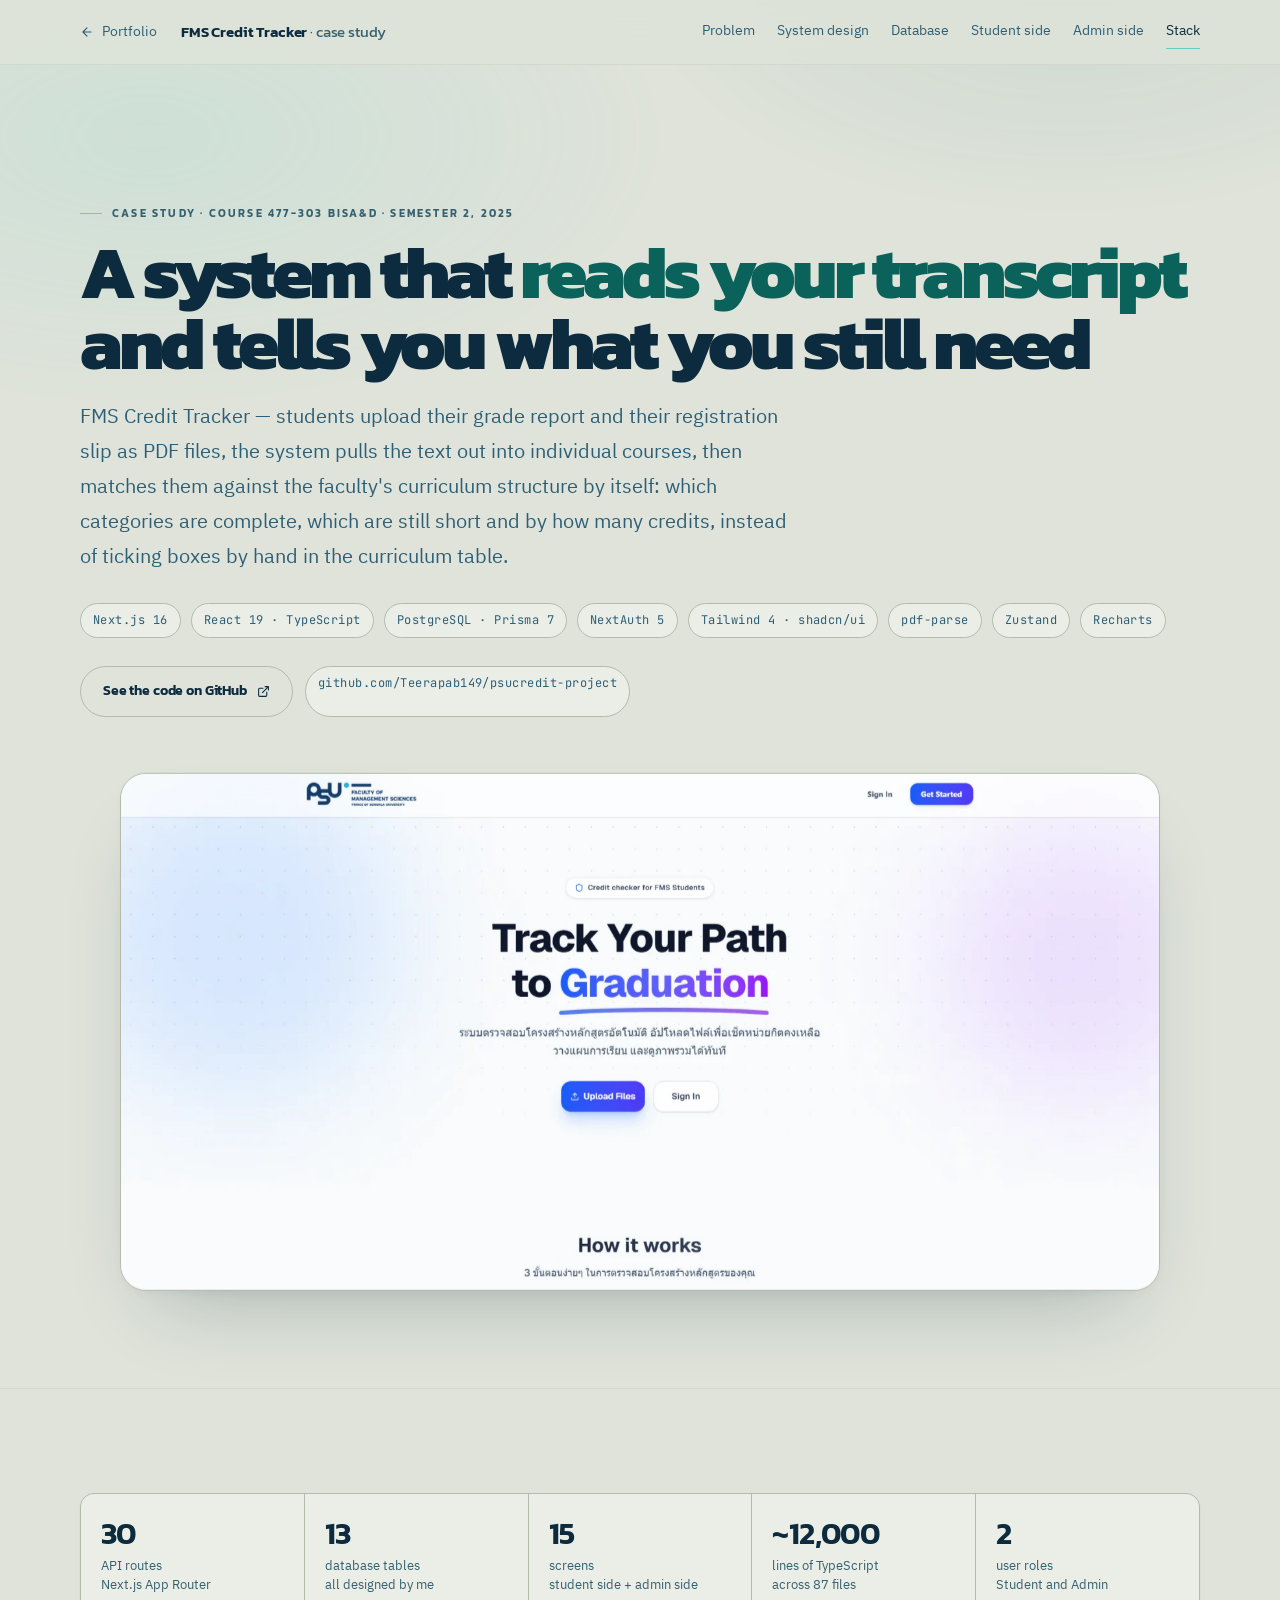
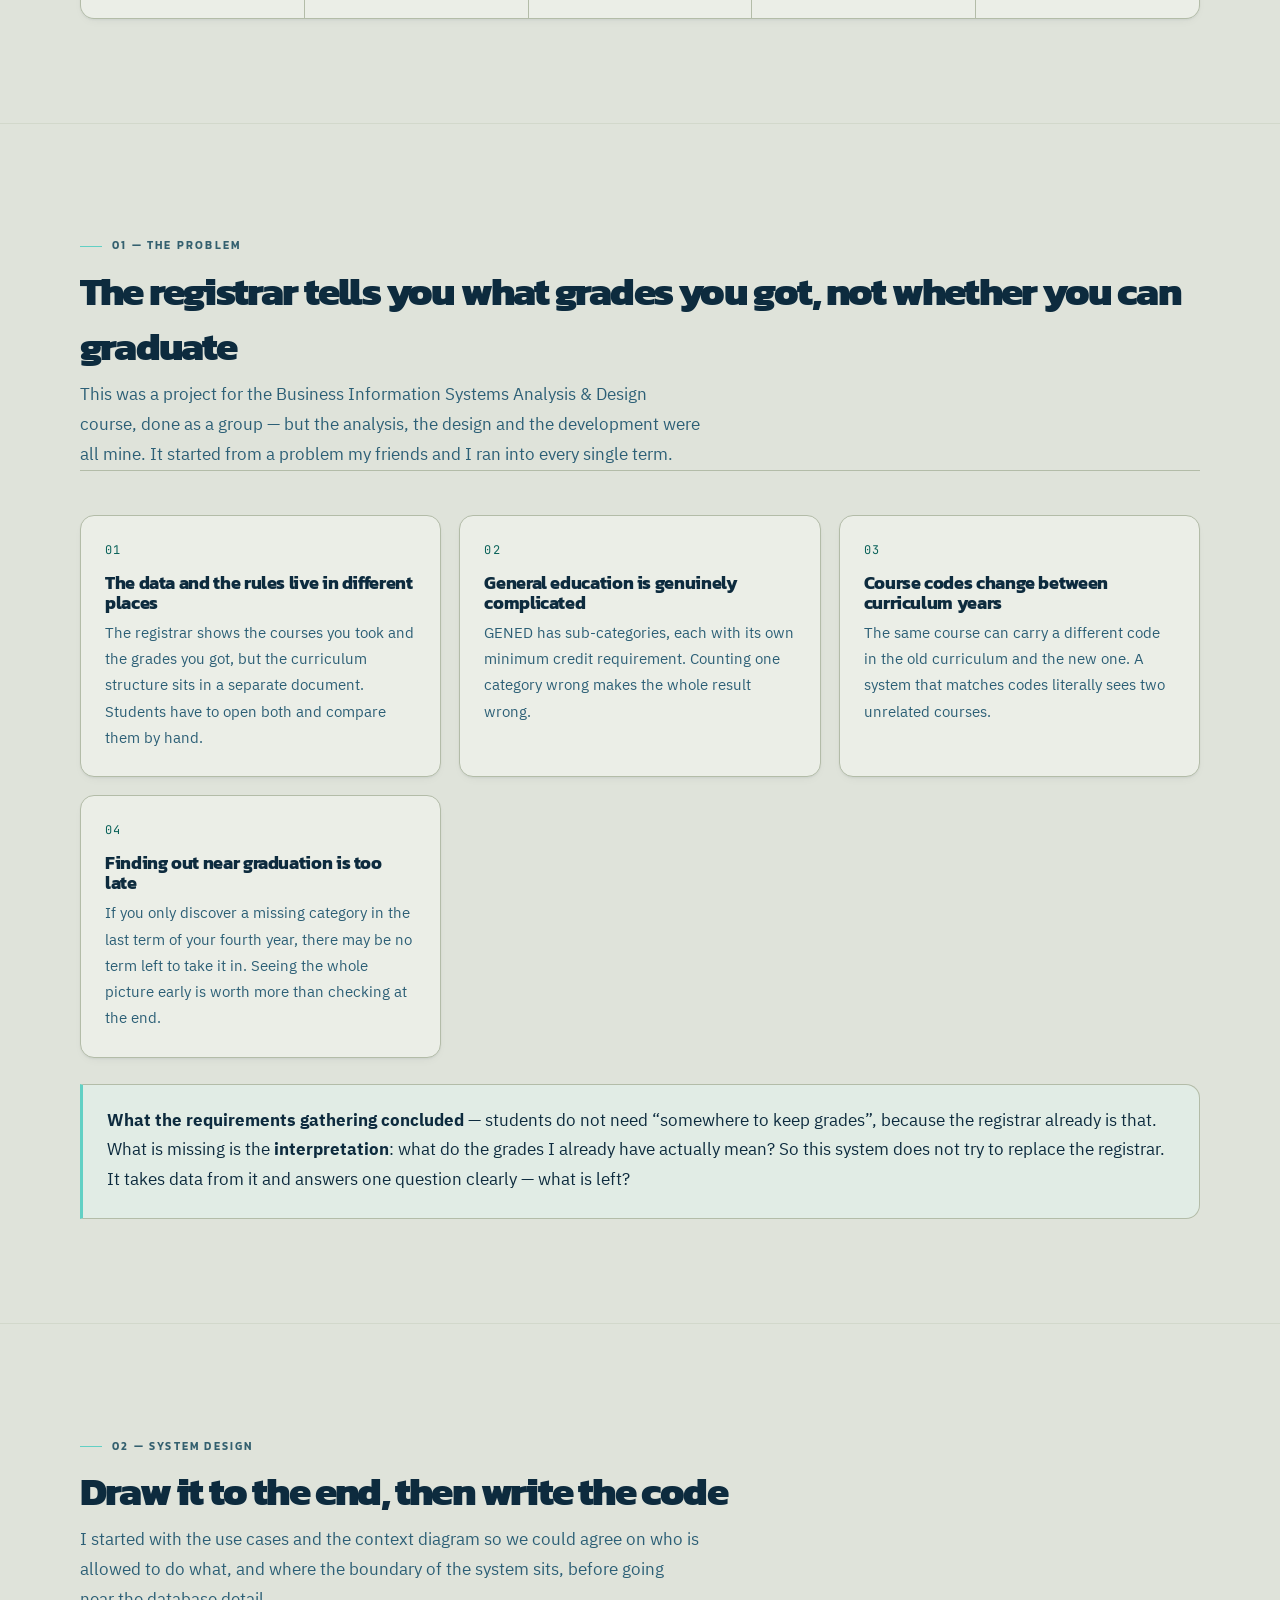
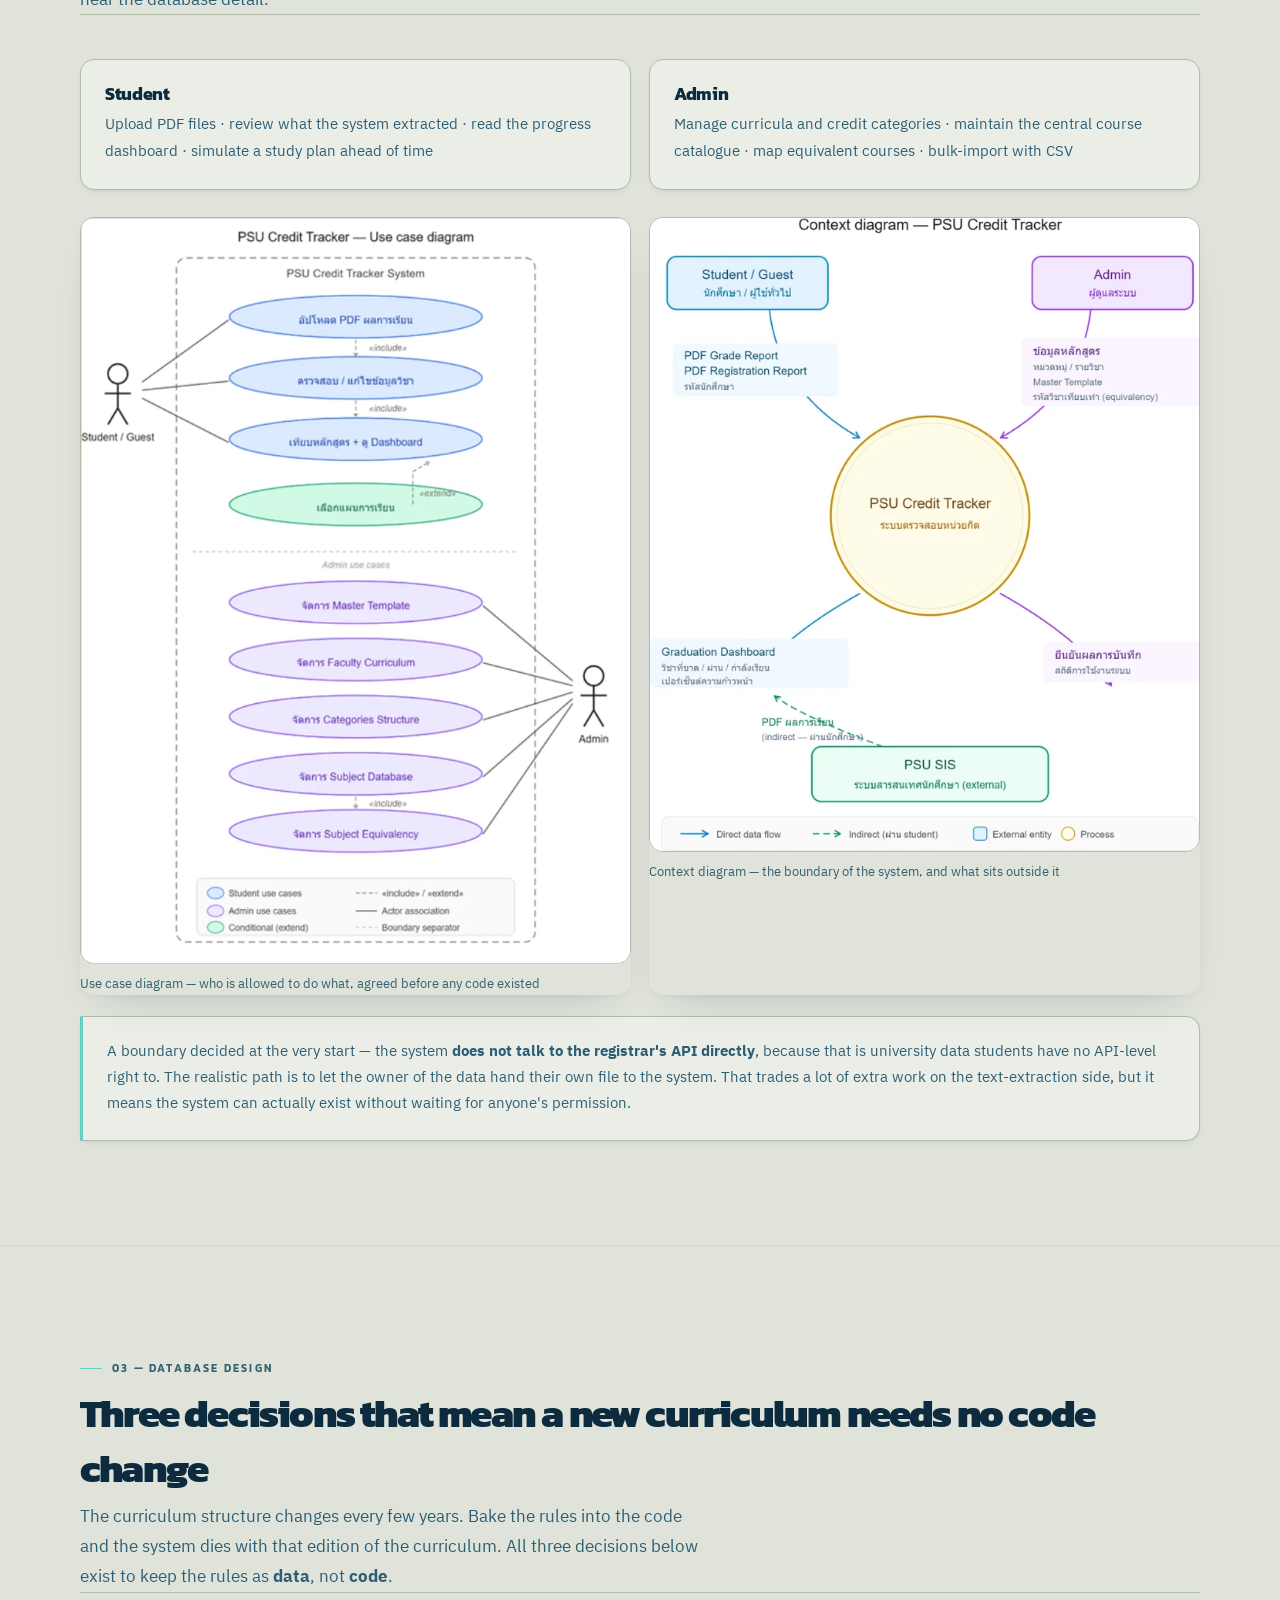
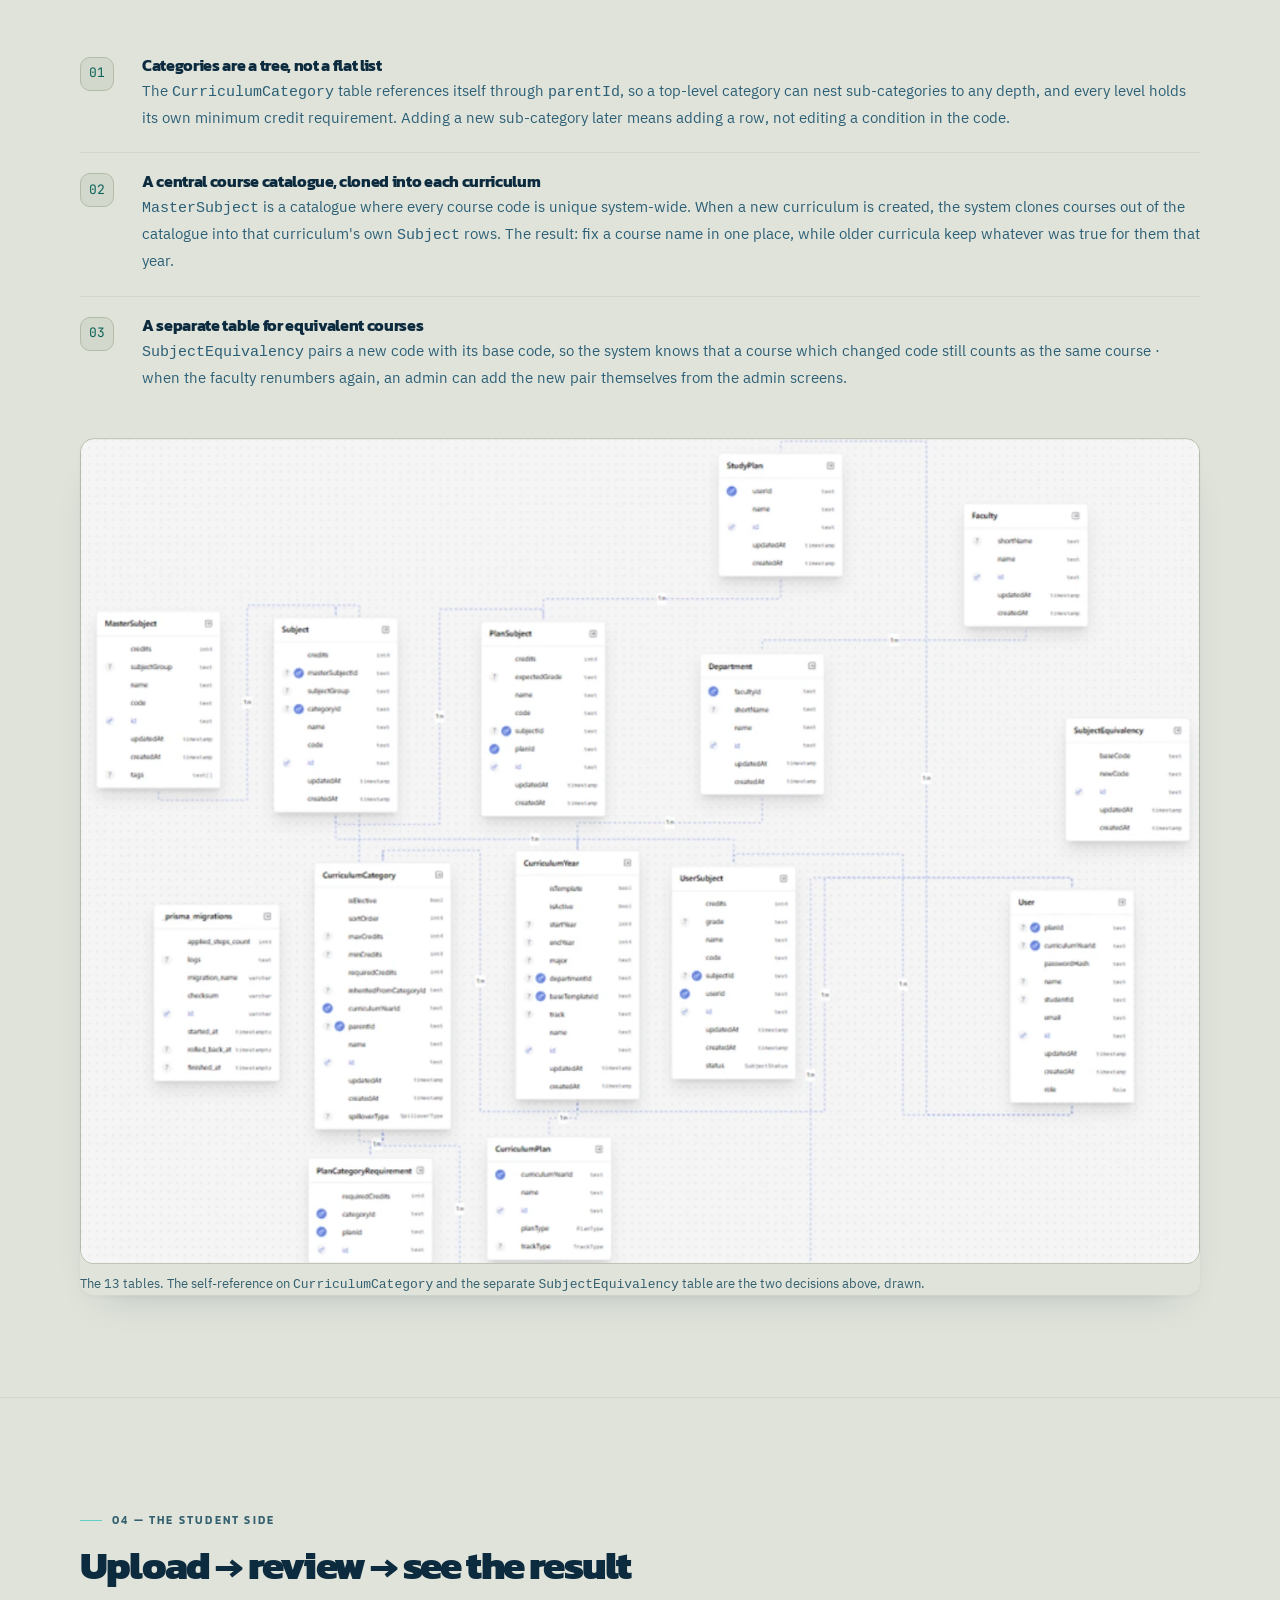
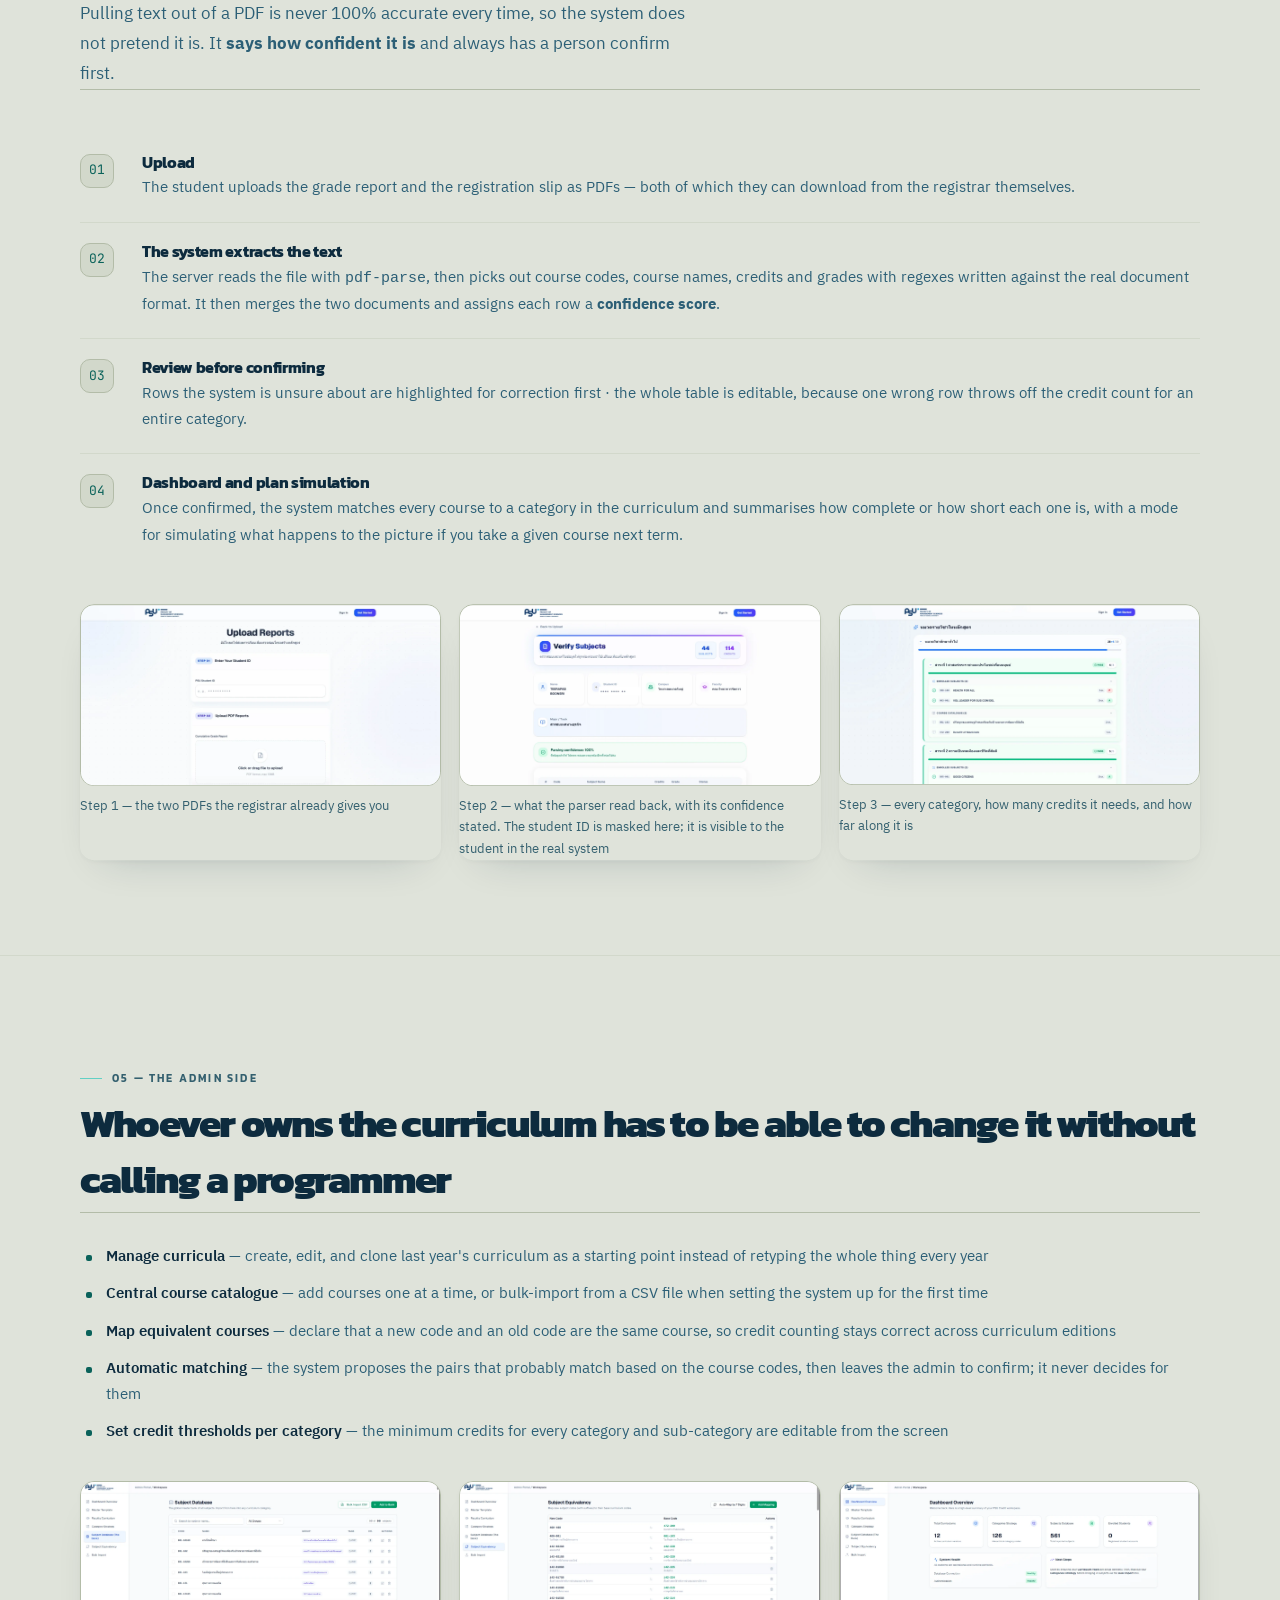
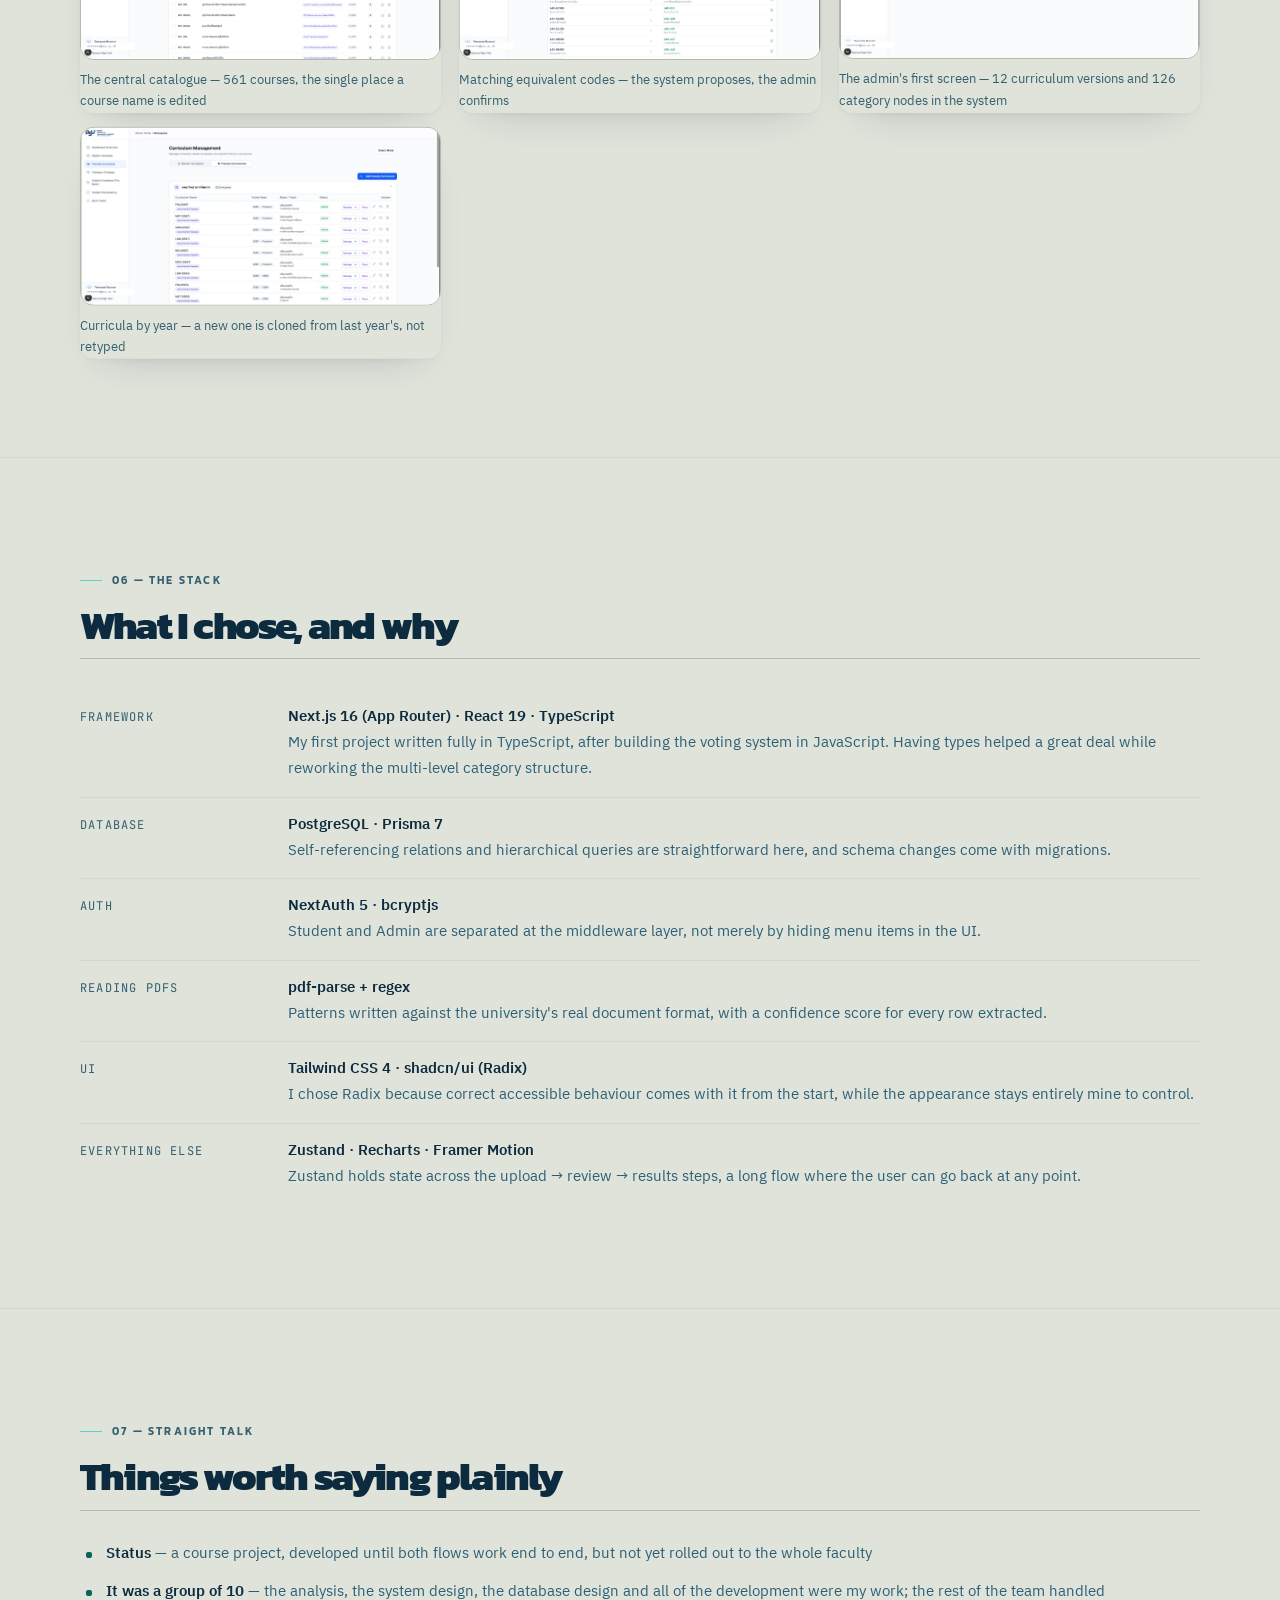
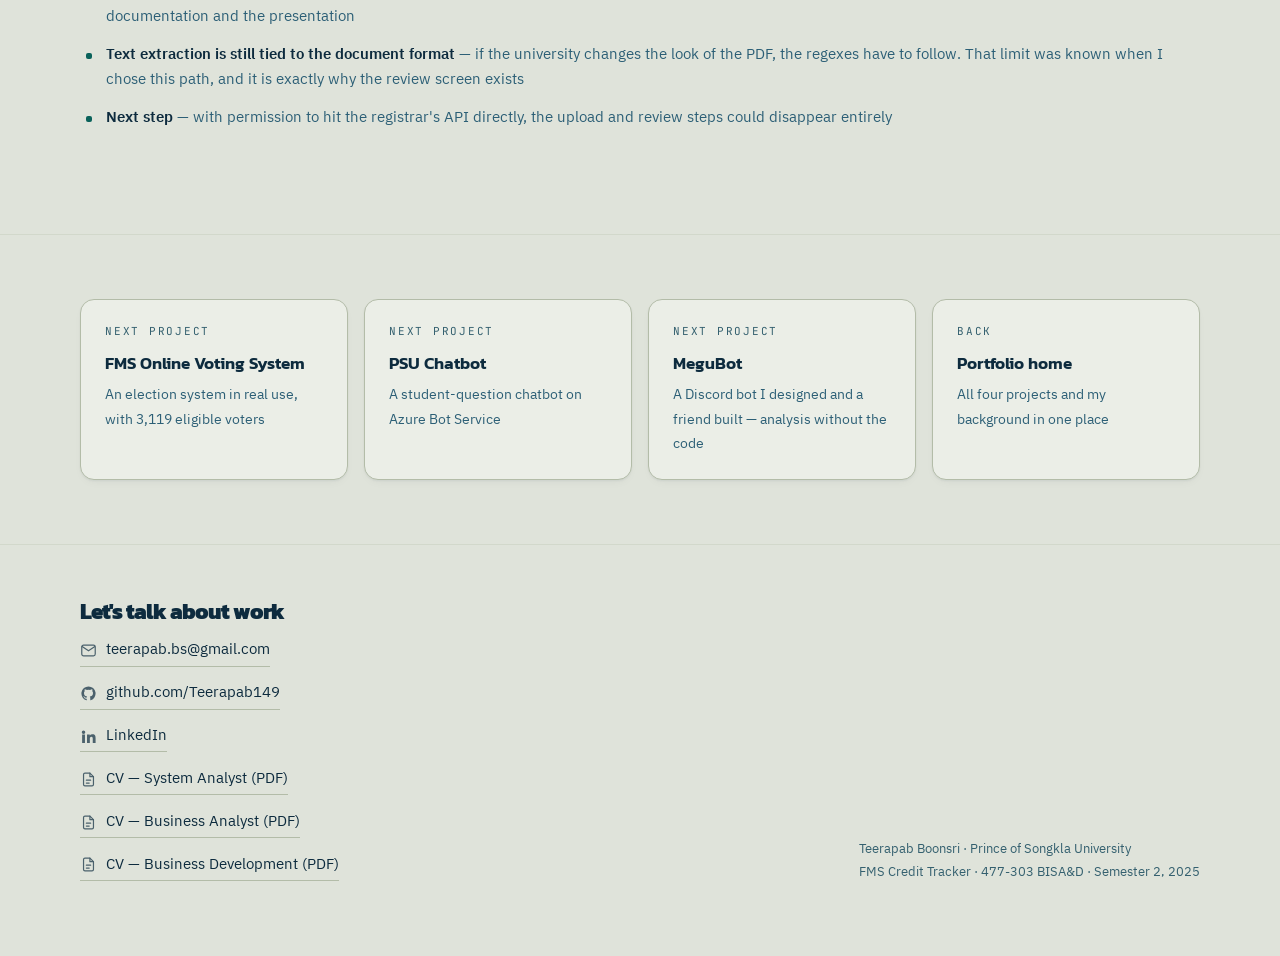
==== commit 6b352b91: "feat: five habits with somewhere to check each one The site could say what he had built and what he " ====
--- a/credit-tracker.html
+++ b/credit-tracker.html
@@ -522,12 +522,20 @@
             LinkedIn
           </a>
         </li>
-        <!-- Two CVs, not one, because they are genuinely different documents:
+        <!-- Three CVs, not one, because they are genuinely different documents:
              the System Analyst version leads on implementation, the Business
-             Analyst version on requirements and stakeholder work. Plain <a
-             download> to files at the repo root — relative paths, no JS, so
+             Analyst version on requirements and stakeholder work, and the
+             Business Development version on the commercial reading — the
+             problem spotted, the cost-benefit, the thing getting adopted. Plain
+             <a download> to files at the repo root — relative paths, no JS, so
              they still work if every script on the page fails.
-             This block is identical in all four case-study footers. -->
+             This block is identical in all four case-study footers; the one on
+             index.html carries a line of prose under each link as well, and is
+             the version to send someone who has to choose between them.
+             They stay as three direct downloads rather than one link back to
+             index.html#contact because a reader who has got to the bottom of a
+             case study is the one person on the site who should not have to
+             navigate again to get the file. -->
         <li>
           <a class="link" href="Teerapab-Boonsri-CV-System-Analyst.pdf" download>
             <svg viewBox="0 0 24 24" width="17" height="17" fill="none" stroke="currentColor" stroke-width="1.7" stroke-linecap="round" stroke-linejoin="round" aria-hidden="true"><path d="M14 3H7a2 2 0 0 0-2 2v14a2 2 0 0 0 2 2h10a2 2 0 0 0 2-2V8l-5-5Z"/><path d="M14 3v5h5M9 13h6M9 17h4"/></svg>
@@ -540,6 +548,12 @@
             CV — Business Analyst (PDF)
           </a>
         </li>
+        <li>
+          <a class="link" href="Teerapab-Boonsri-CV-Business-Development.pdf" download>
+            <svg viewBox="0 0 24 24" width="17" height="17" fill="none" stroke="currentColor" stroke-width="1.7" stroke-linecap="round" stroke-linejoin="round" aria-hidden="true"><path d="M14 3H7a2 2 0 0 0-2 2v14a2 2 0 0 0 2 2h10a2 2 0 0 0 2-2V8l-5-5Z"/><path d="M14 3v5h5M9 13h6M9 17h4"/></svg>
+            CV — Business Development (PDF)
+          </a>
+        </li>
       </ul>
     </div>
     <small>
